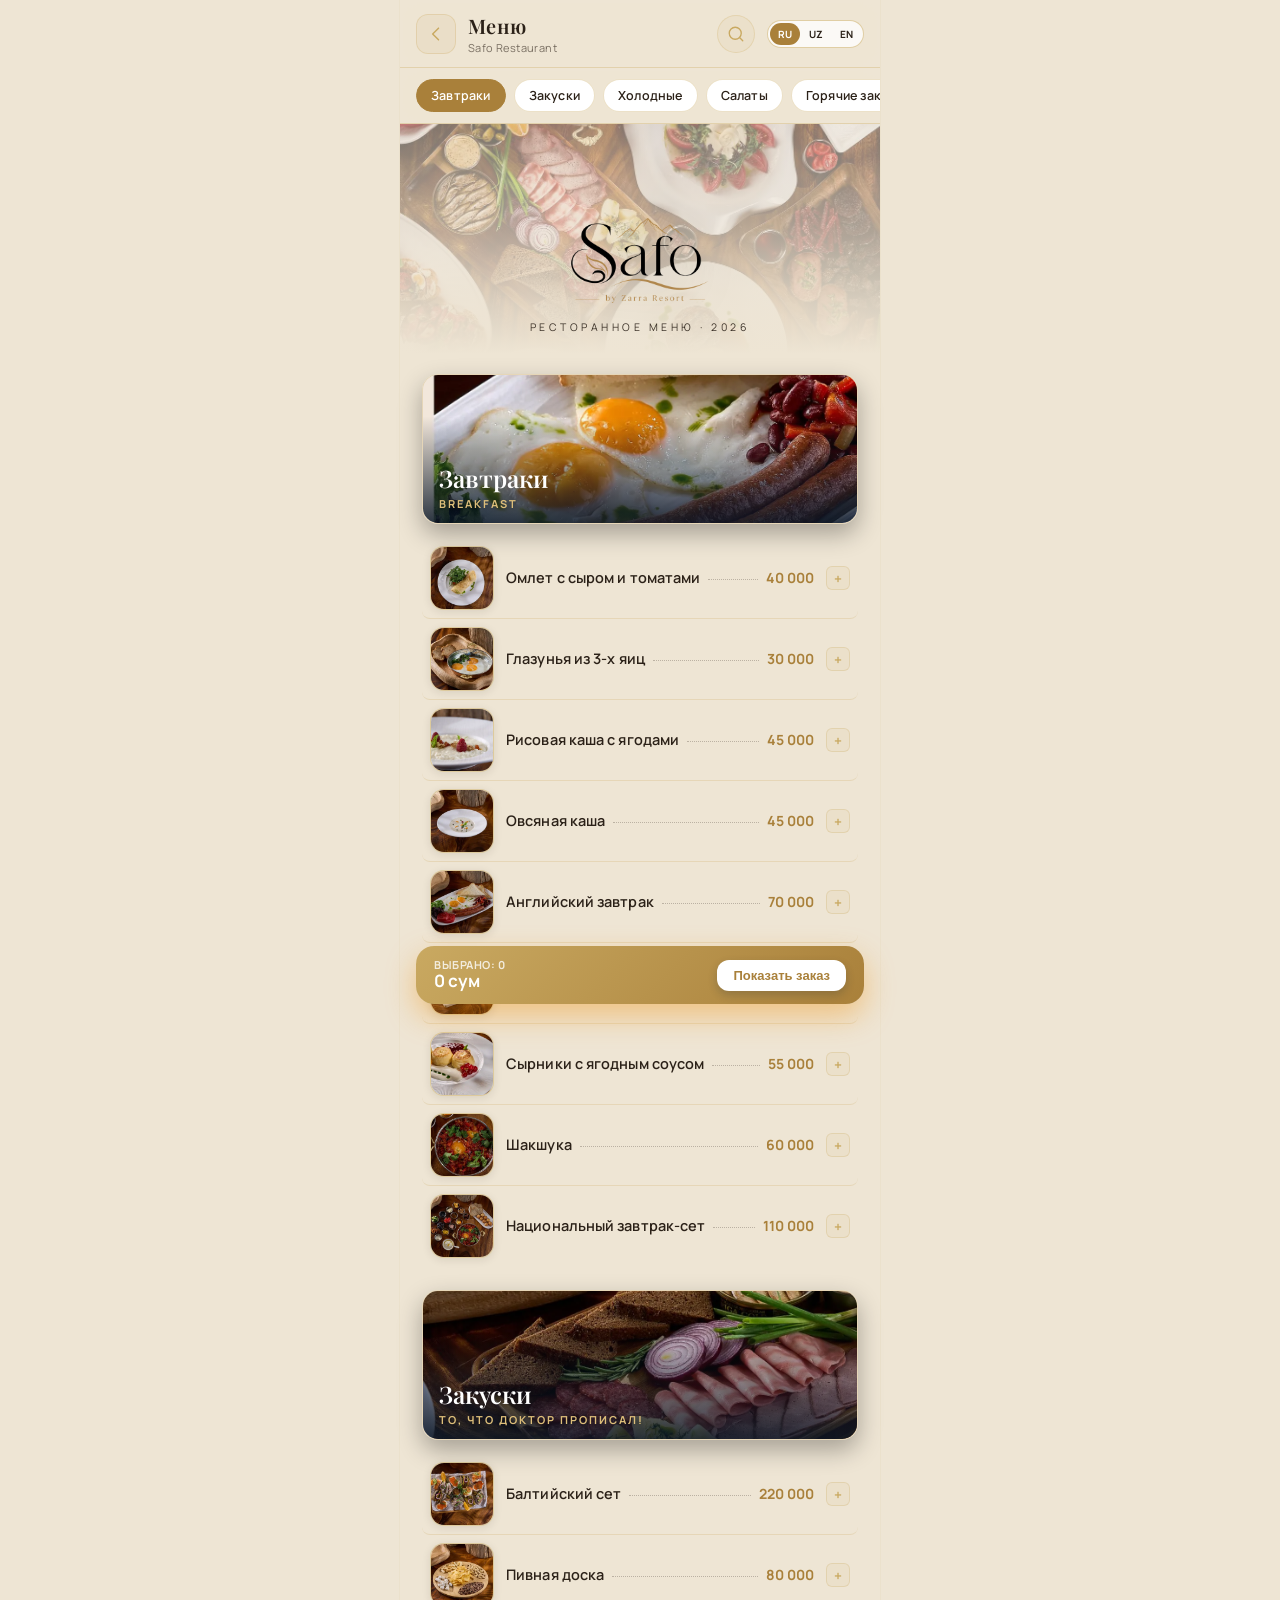
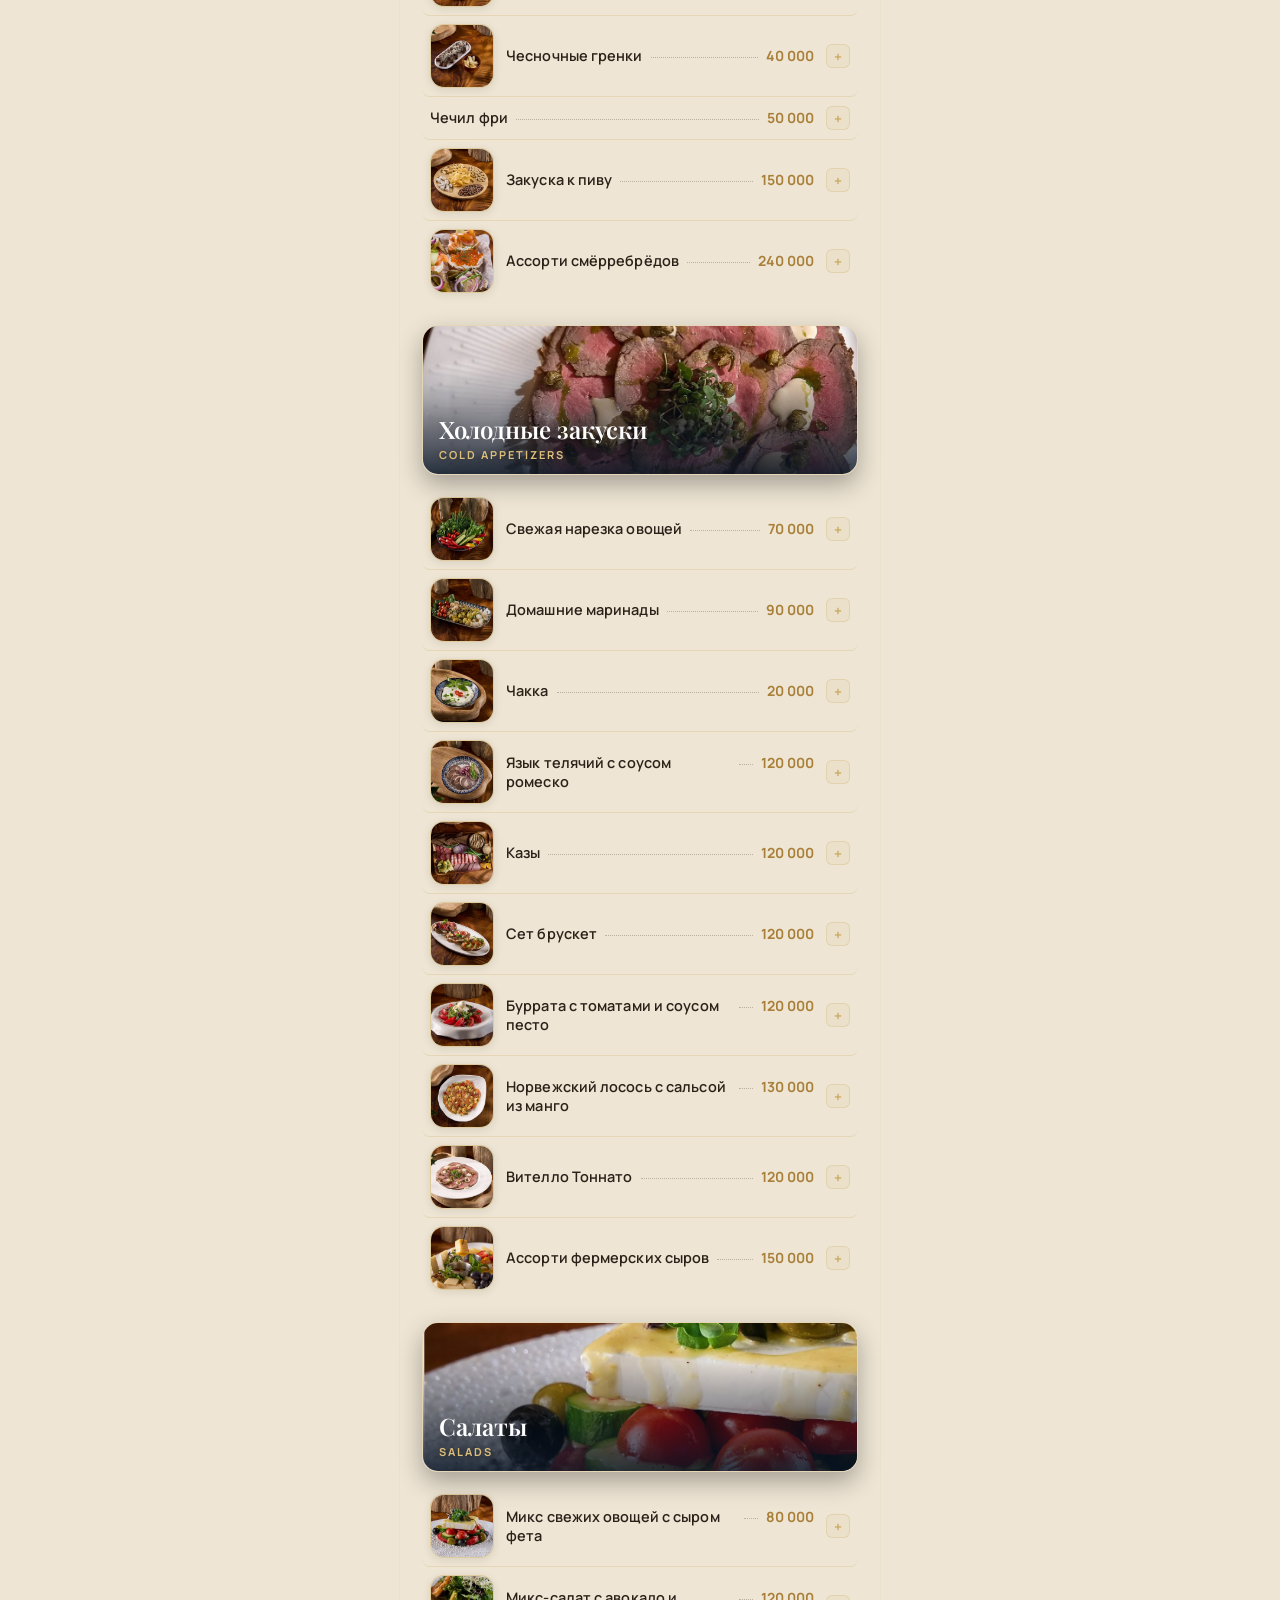
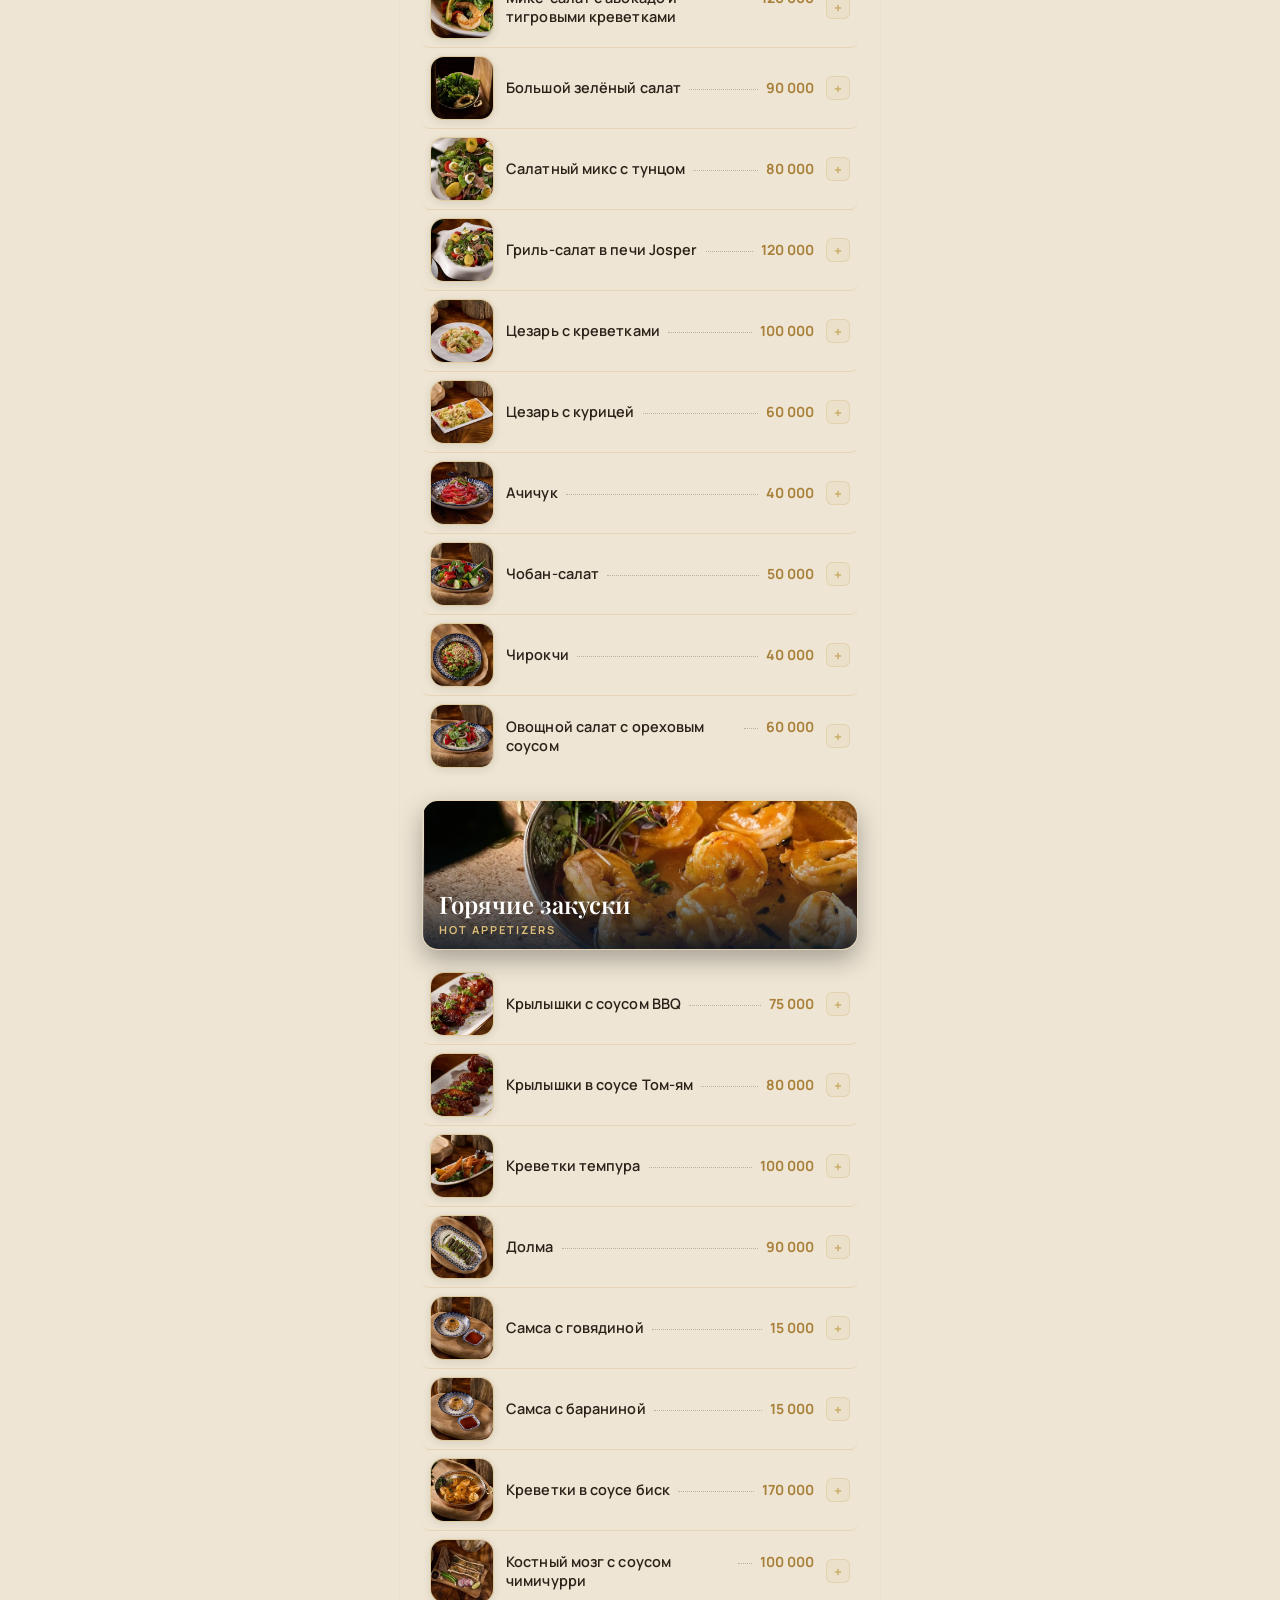
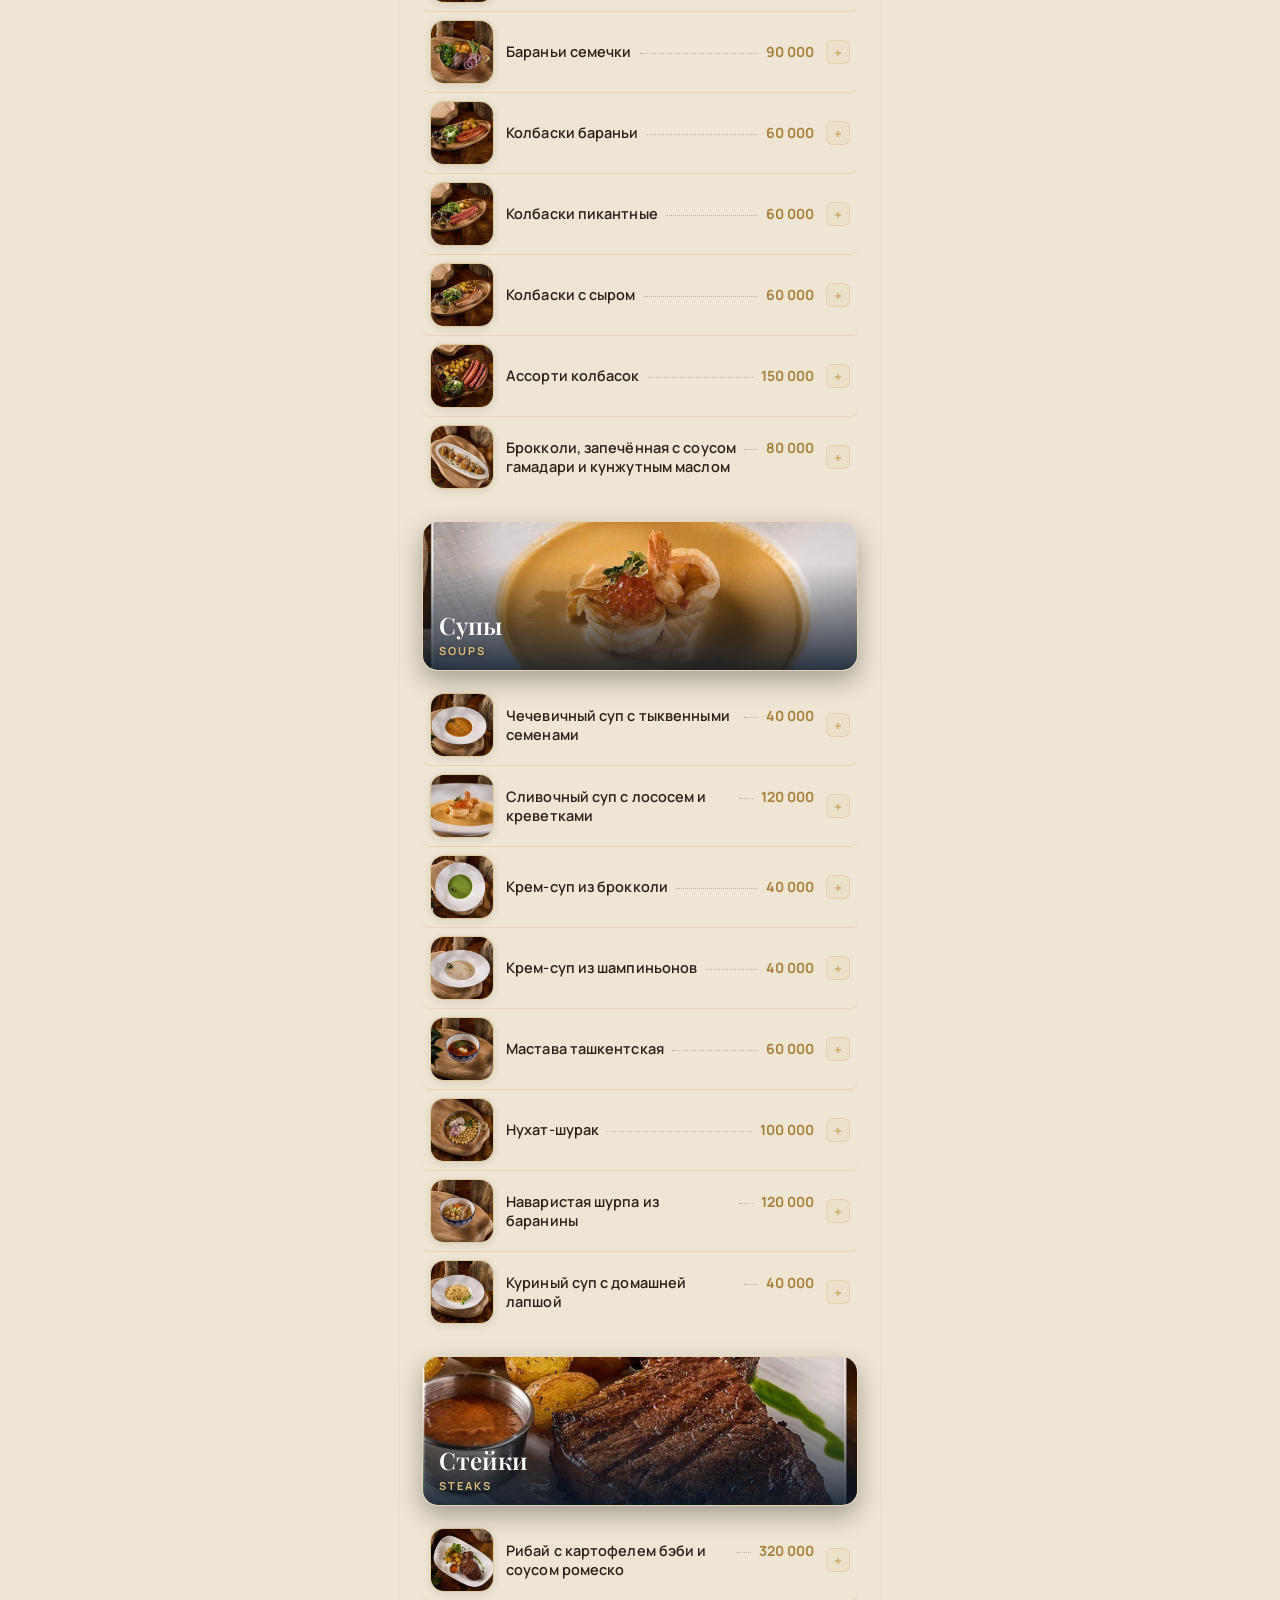
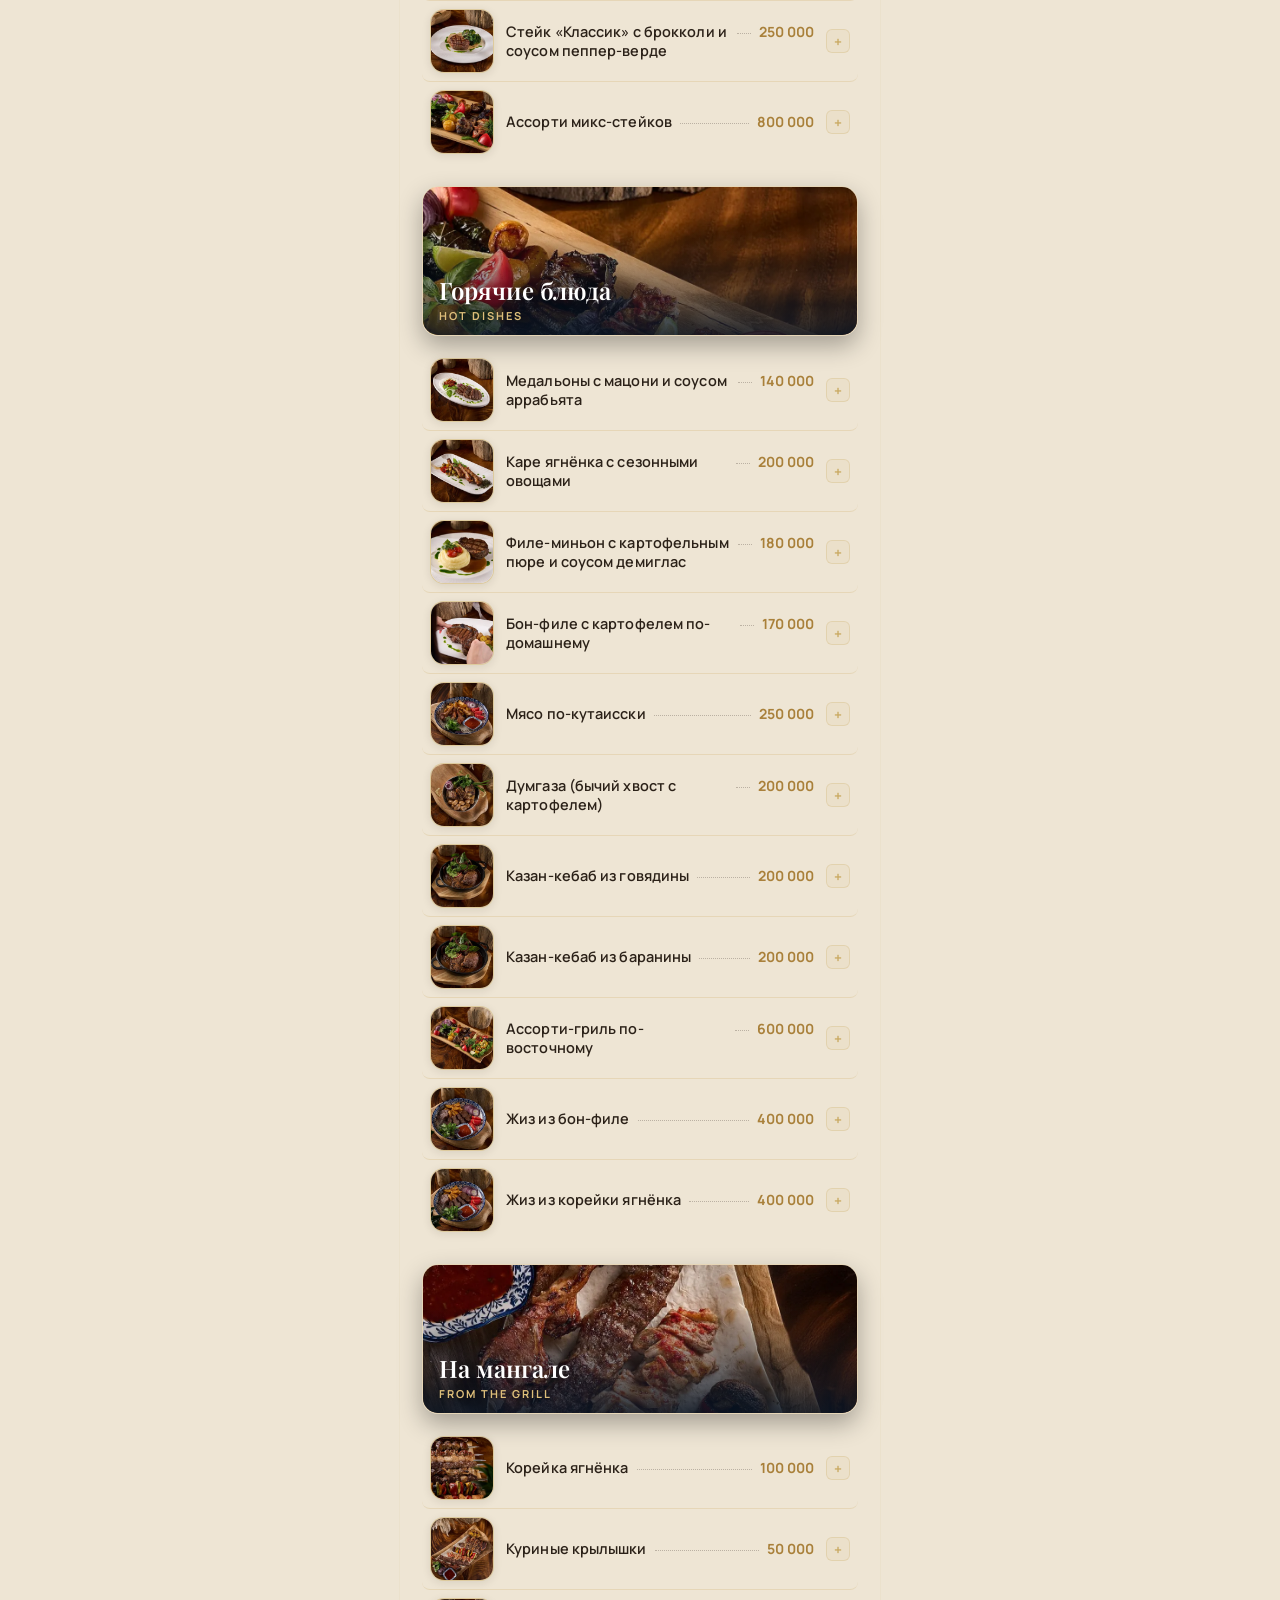
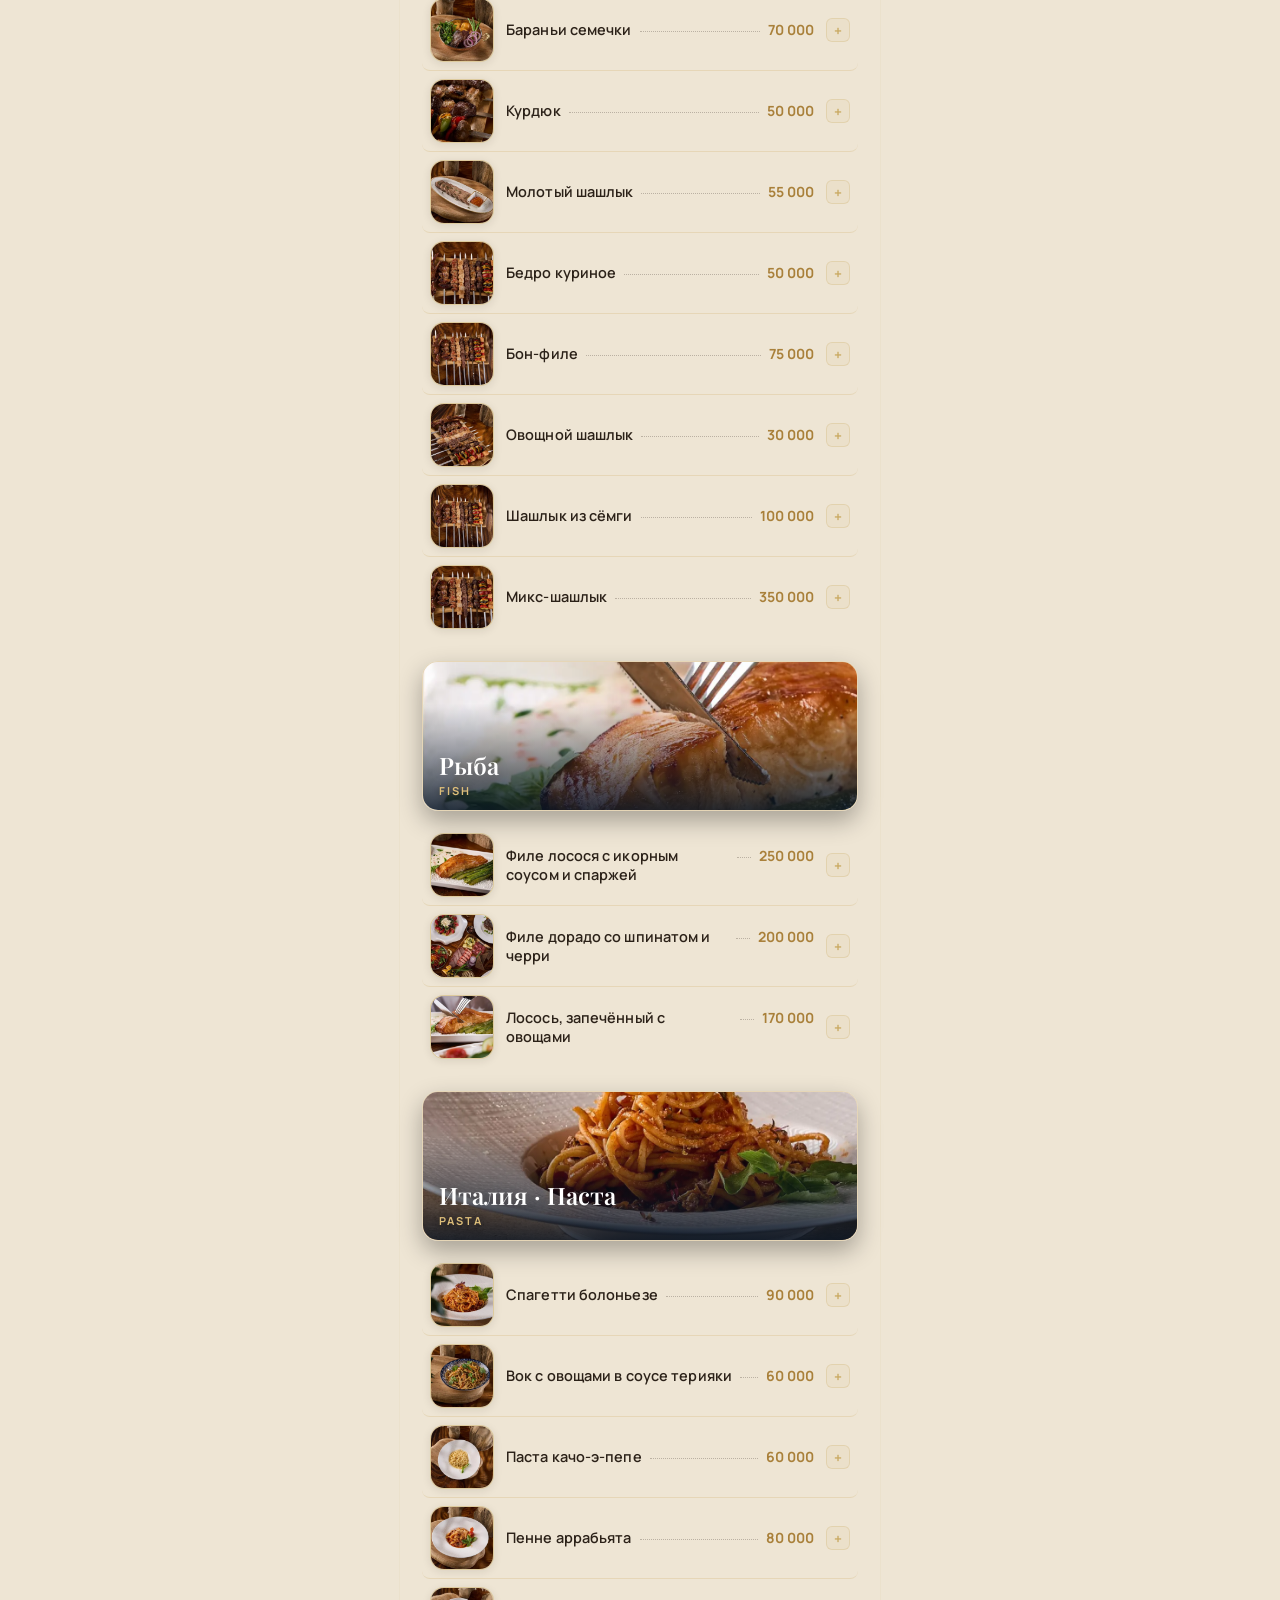
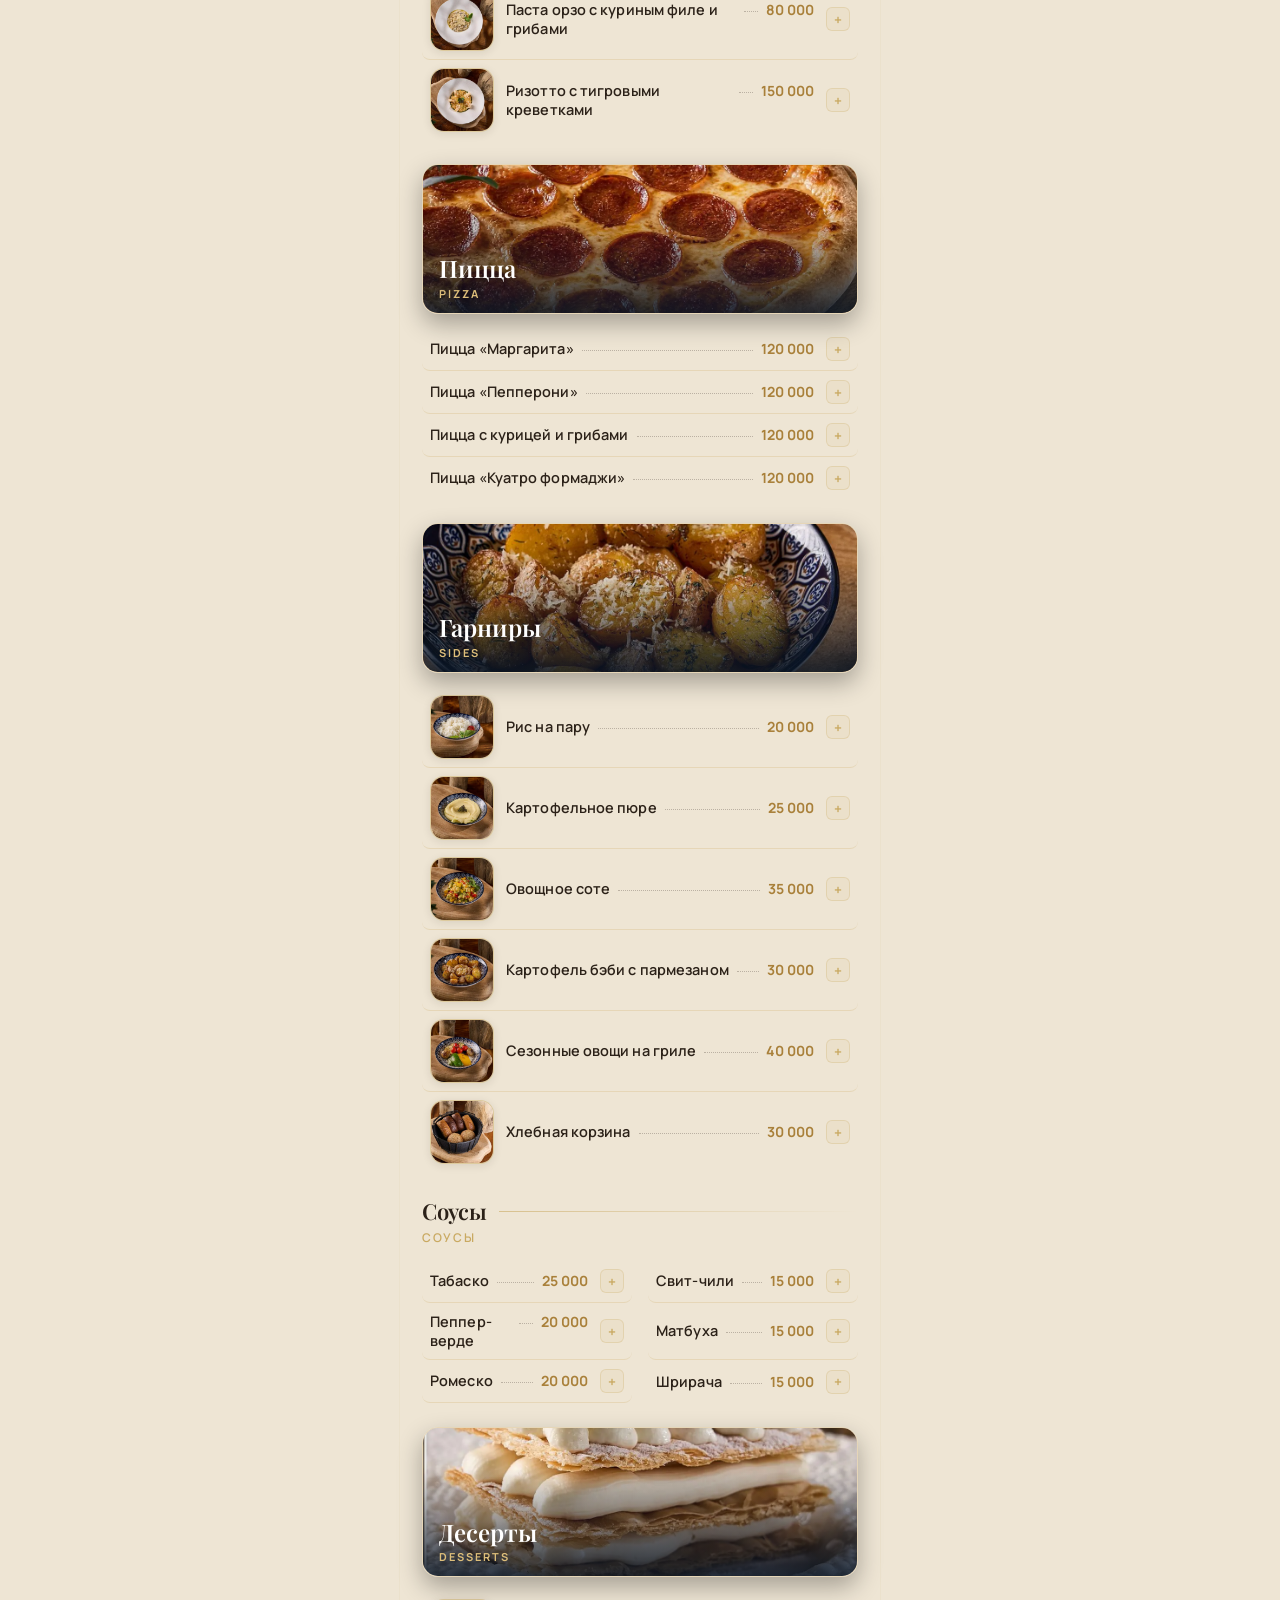
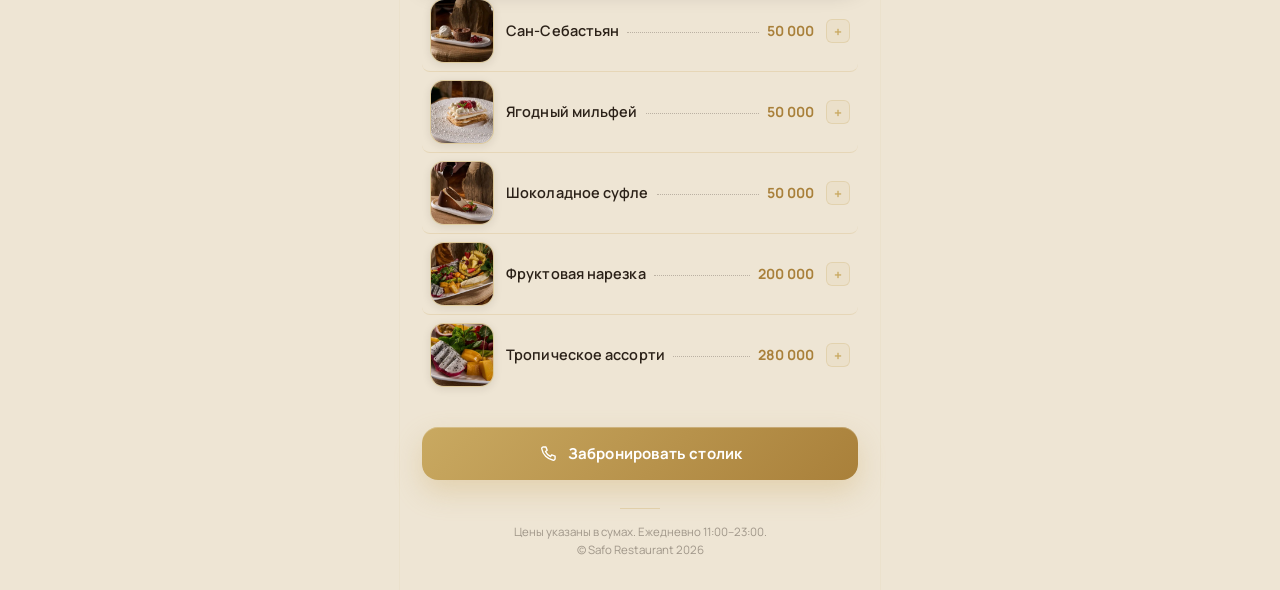
==== menu/index.html @ 73417498 "Show a shimmer placeholder while dish photos load Empty cream frames read as "broken" while a photo " ====
<!doctype html>
<html lang="ru">
<head>
  <meta charset="utf-8" />
  <meta name="viewport" content="width=device-width, initial-scale=1, viewport-fit=cover" />
  <title>Меню — Safo Restaurant</title>
  <meta name="description" content="Меню ресторана Safo на территории резорта Zarra Resort в Самарканде: завтраки, закуски, салаты, супы, стейки, мангал, рыба, паста, пицца, десерты." />
  <link rel="icon" href="../assets/favicon.svg" type="image/svg+xml" />
  <link rel="icon" href="../assets/favicon-32.png" sizes="32x32" type="image/png" />
  <link rel="apple-touch-icon" href="../assets/apple-touch-icon.png" />

  <meta name="theme-color" content="#EEE5D4" />
  <link rel="manifest" href="../manifest.webmanifest" />
  <meta name="apple-mobile-web-app-capable" content="yes" />
  <meta name="apple-mobile-web-app-status-bar-style" content="default" />
  <meta name="apple-mobile-web-app-title" content="Safo" />
  <meta name="application-name" content="Safo" />
  <link rel="stylesheet" href="../assets/fonts/fonts.css" />
  <style>
    :root{
      --bg:#EEE5D4; --bg-soft:#F7F2E8; --white:#FFFFFF;
      --gold:#C9A961; --gold-bright:#DDBE7A; --gold-deep:#A9803A;
      --gold-line:rgba(201,169,97,.55); --gold-soft:rgba(201,169,97,.42);
      --ink:#2B2118; --ink-dim:rgba(43,33,24,.60);
      --line:rgba(201,169,97,.35);
      --display:"Playfair Display", Georgia, serif;
      --sans:"Manrope", -apple-system, "Helvetica Neue", Arial, system-ui, sans-serif;
    }
    *{box-sizing:border-box;} html,body{margin:0;padding:0;}
    html{scroll-behavior:smooth;}
    body{background:var(--bg);color:var(--ink);font-family:var(--sans);-webkit-font-smoothing:antialiased;min-height:100vh;}
    .page{max-width:480px;margin:0 auto;min-height:100vh;background:var(--bg);box-shadow:0 0 0 1px rgba(201,169,97,.07);}

    .topbar{position:sticky;top:0;z-index:20;display:flex;align-items:center;gap:12px;padding:12px 16px;
      background:rgba(238,229,212,.92);backdrop-filter:saturate(140%) blur(10px);-webkit-backdrop-filter:saturate(140%) blur(10px);
      border-bottom:1px solid var(--line);}
    .back{flex:0 0 auto;width:40px;height:40px;border-radius:12px;display:flex;align-items:center;justify-content:center;
      color:var(--gold);border:1px solid rgba(201,169,97,.28);background:rgba(201,169,97,.10);text-decoration:none;
      transition:background .18s ease, transform .08s ease;}
    .back:active{transform:scale(.94);background:rgba(201,169,97,.18);}
    .back svg{width:20px;height:20px;}
    .topbar .t-title{font-family:var(--display);font-weight:600;font-size:20px;letter-spacing:.3px;}
    .topbar .t-sub{font-size:11px;color:var(--ink-dim);letter-spacing:.4px;margin-top:1px;}

    .catnav{position:sticky;top:65px;z-index:19;display:flex;gap:8px;overflow-x:auto;padding:11px 16px;
      background:rgba(238,229,212,.92);backdrop-filter:saturate(140%) blur(10px);-webkit-backdrop-filter:saturate(140%) blur(10px);
      border-bottom:1px solid var(--line);scrollbar-width:none;-webkit-overflow-scrolling:touch;}
    .catnav::-webkit-scrollbar{display:none;}
    .chip{flex:0 0 auto;padding:7px 14px;border-radius:100px;font-size:12.5px;font-weight:600;letter-spacing:.2px;
      color:var(--ink);text-decoration:none;border:1px solid var(--line);background:#FFFFFF;white-space:nowrap;
      transition:background .16s ease,border-color .16s ease,color .16s ease;}
    .chip:active{background:rgba(201,169,97,.16);border-color:var(--gold);color:var(--gold);}

    /* верхний герой */
    .menu-hero{position:relative;height:230px;overflow:hidden;}
    .menu-hero img{width:100%;height:100%;object-fit:cover;object-position:center 52%;display:block;}
    .menu-hero .mh-ov{position:absolute;inset:0;display:flex;flex-direction:column;align-items:center;justify-content:flex-end;
      padding-bottom:20px;text-align:center;
      background:linear-gradient(180deg,rgba(238,229,212,.50),rgba(238,229,212,.68) 42%,rgba(238,229,212,.90) 78%,var(--bg));}
    .menu-hero .mh-logo{width:154px;height:auto;filter:drop-shadow(0 8px 20px rgba(43,33,24,.18));}
    .menu-hero .mh-cap{margin-top:9px;font-size:10.5px;letter-spacing:3.5px;text-transform:uppercase;color:var(--ink);opacity:.9;}

    .cat{padding:20px 22px 4px;scroll-margin-top:120px;}
    /* баннер категории */
    .cat-hero{position:relative;height:150px;border-radius:16px;overflow:hidden;margin-bottom:14px;
      box-shadow:0 10px 24px rgba(0,0,0,.30);border:1px solid rgba(201,169,97,.25);}
    .cat-hero img{width:100%;height:100%;object-fit:cover;display:block;}
    .cat-hero::after{content:"";position:absolute;inset:0;
      background:linear-gradient(180deg,rgba(8,21,37,0) 28%,rgba(8,21,37,.85));}
    .cat-hero .ch-tx{position:absolute;left:16px;right:16px;bottom:12px;z-index:2;}
    .cat-hero .ch-tx h2{font-family:var(--display);font-weight:600;font-size:24px;margin:0;color:#fff;
      text-shadow:0 2px 12px rgba(43,33,24,.18);line-height:1.15;}
    .cat-hero .ch-tx span{display:block;font-size:11px;letter-spacing:2px;text-transform:uppercase;color:var(--gold-bright);
      font-weight:700;margin-top:3px;text-shadow:0 1px 6px rgba(0,0,0,.5);}

    /* заголовок без фото (соусы) */
    .cat-title{display:flex;align-items:center;gap:12px;font-family:var(--display);font-weight:600;font-size:22px;margin:0 0 3px;}
    .cat-title::after{content:"";flex:1;height:1px;background:linear-gradient(90deg,var(--gold),transparent);opacity:.6;}
    .cat-em{font-size:12px;color:var(--gold);text-transform:uppercase;letter-spacing:2px;margin:0 0 14px;font-weight:600;}

    .item{display:flex;align-items:center;gap:12px;padding:9px 8px;border-bottom:1px solid rgba(201,169,97,.25);
      cursor:pointer;-webkit-tap-highlight-color:transparent;transition:background .16s ease, padding .16s ease;border-radius:8px;}
    .item:last-child{border-bottom:0;}
    .item.selected{background:rgba(201,169,97,.08);padding-left:12px;padding-right:12px;}
    .i-txt{flex:1 1 auto;display:flex;align-items:baseline;gap:8px;min-width:0;}
    .i-name{font-size:14.5px;font-weight:600;letter-spacing:.1px;line-height:1.28;}
    .i-lead{flex:1 1 auto;border-bottom:1px dotted rgba(43,33,24,.26);transform:translateY(-3px);min-width:14px;}
    .i-price{flex:0 0 auto;font-size:14px;font-weight:700;color:var(--gold-deep);white-space:nowrap;}
    
    .i-btn{flex:0 0 auto;width:24px;height:24px;border-radius:6px;border:1px solid rgba(201,169,97,.26);
      background:rgba(201,169,97,.08);color:var(--gold);display:flex;align-items:center;justify-content:center;
      transition:all .18s ease;font-weight:700;font-size:14px;user-select:none;}
    .item.selected .i-btn{background:var(--gold-deep);color:#fff;border-color:var(--gold-deep);transform:scale(1.08);}

    /* Соусы: на телефоне — одна колонка. Две только когда реально хватает
       места: 1fr не сжимается уже своего содержимого (~190px на строку:
       название + неразрывная цена + кнопка), поэтому на узком экране две
       колонки распирали страницу и уводили её вбок. */


    /* скелетон: мерцание в рамке, пока фото не загрузилось */
    @keyframes shimmer{ from{background-position:200% 0;} to{background-position:-200% 0;} }
    .i-thumb, .cat-hero img{
      background-image:linear-gradient(100deg,
        var(--bg-soft) 28%, rgba(255,255,255,.9) 48%, var(--bg-soft) 68%);
      background-size:200% 100%;
      background-color:var(--bg-soft);
      animation:shimmer 1.3s linear infinite;
    }
    .i-thumb.is-loaded, .cat-hero img.is-loaded{
      animation:none; background-image:none;
    }
    @media (prefers-reduced-motion:reduce){
      .i-thumb, .cat-hero img{animation:none;}
    }

    /* фото блюда в строке меню */
    .i-thumb{
      flex:0 0 auto; width:64px; height:64px; border-radius:14px;
      object-fit:cover; display:block; cursor:zoom-in;
      border:1px solid var(--gold-line);
      background:var(--bg-soft);
      box-shadow:0 2px 8px rgba(43,33,24,.10);
      transition:transform .18s cubic-bezier(.22,.61,.36,1), box-shadow .18s ease;
    }
    .i-thumb:active{transform:scale(.94);}
    @media (hover:hover){ .i-thumb:hover{transform:scale(1.06);box-shadow:0 6px 16px rgba(43,33,24,.20);} }
    .item.has-photo{padding-top:8px;padding-bottom:8px;}
    @media (max-width:400px){
      .item.has-photo .i-txt{flex-wrap:wrap;}
      .item.has-photo .i-lead{display:none;}
      .item.has-photo .i-price{width:100%;margin-top:2px;}
    }
    /* строки без фото выравниваем под те, что с фото */
    .cat--compact .i-thumb{display:none;}

    .cat--compact .items{display:grid;grid-template-columns:minmax(0,1fr);column-gap:16px;}
    @media (min-width:450px){
      .cat--compact .items{grid-template-columns:minmax(0,1fr) minmax(0,1fr);}
    }


    /* кнопка «наверх» — меню длинное (112 позиций) */
    .to-top{
      position:fixed; right:16px; z-index:98;
      bottom:calc(16px + env(safe-area-inset-bottom));
      width:46px; height:46px; border-radius:50%;
      display:flex; align-items:center; justify-content:center;
      background:rgba(255,255,255,.92); color:var(--gold-deep);
      border:1px solid var(--gold-line);
      box-shadow:0 6px 18px rgba(43,33,24,.18);
      backdrop-filter:blur(8px); -webkit-backdrop-filter:blur(8px);
      cursor:pointer; -webkit-tap-highlight-color:transparent;
      opacity:0; pointer-events:none; transform:translateY(12px);
      transition:opacity .25s ease, transform .25s ease, background .18s ease;
    }
    .to-top.show{opacity:1; pointer-events:auto; transform:translateY(0);}
    .to-top:active{background:var(--gold); color:#fff;}
    .to-top svg{width:22px;height:22px;}
    /* поднимаем над плашкой заказа, когда она активна */
    .cart-bar.active ~ .to-top{bottom:calc(84px + env(safe-area-inset-bottom));}

    .cta-wrap{padding:28px 22px 4px;}
    .cta{display:flex;align-items:center;justify-content:center;gap:10px;padding:16px;border-radius:16px;
      background:linear-gradient(135deg,var(--gold),var(--gold-deep));color:#fff;font-weight:800;font-size:15px;
      letter-spacing:.2px;text-decoration:none;box-shadow:0 12px 28px rgba(201,169,97,.32),inset 0 1px 0 rgba(255,255,255,.25);
      transition:transform .08s ease,filter .18s ease;}
    .cta:active{transform:scale(.99);}
    .cta svg{width:20px;height:20px;}

    .foot{text-align:center;padding:24px 26px calc(30px + env(safe-area-inset-bottom));font-size:11.5px;line-height:1.6;color:rgba(43,33,24,.4);}
    .foot .fdiv{width:40px;height:1px;background:rgba(201,169,97,.34);margin:0 auto 14px;}

    /* === Новые стили для дополнительных фич === */
    
    /* Чипсы активного меню */
    .chip.active-chip {
      background: var(--gold-deep) !important;
      border-color: var(--gold-deep) !important;
      color: #fff !important;
    }
    
    /* Кнопка и оверлей поиска */
    .search-btn {
      flex:0 0 auto; width:38px; height:38px; border-radius:100px;
      border:1px solid rgba(201,169,97,.26); background:rgba(201,169,97,.08);
      color:var(--gold); display:flex; align-items:center; justify-content:center;
      cursor:pointer; -webkit-tap-highlight-color:transparent; transition:background .16s ease;
    }
    .search-btn:active { background:rgba(201,169,97,.18); }
    .search-btn svg { width:18px; height:18px; }
    
    .search-overlay {
      position:absolute; inset:0; background:var(--bg);
      display:flex; align-items:center; padding:0 16px; gap:12px;
      opacity:0; pointer-events:none; transition:opacity .2s ease; z-index:25;
    }
    .search-overlay.active { opacity:1; pointer-events:auto; }
    .search-overlay input {
      flex:1; background:#FFFFFF; border:1px solid rgba(201,169,97,.50);
      border-radius:100px; padding:10px 16px; color:var(--ink);
      font-family:var(--sans); font-size:14px; outline:none;
    }
    .search-overlay input:focus { border-color:var(--gold); }
    .search-close {
      background:transparent; border:none; color:var(--gold);
      width:38px; height:38px; display:flex; align-items:center; justify-content:center;
      cursor:pointer; -webkit-tap-highlight-color:transparent;
    }
    .search-close svg { width:22px; height:22px; }
    
    /* Языковая панель в топбаре */
    .topbar .langbar {
      display:flex; gap:1px; padding:2px;
      background:rgba(255,255,255,.78); border:1px solid var(--gold-line);
      border-radius:100px;
    }
    .topbar .lang-btn {
      border:0; background:transparent; color:var(--ink);
      font-family:var(--sans); font-size:10px; font-weight:700;
      padding:4px 8px; border-radius:100px; cursor:pointer;
      -webkit-tap-highlight-color:transparent;
      transition:background .16s ease, color .16s ease;
    }
    .topbar .lang-btn.active{background:var(--gold-deep);color:#fff;}
    
    /* Стили Корзины / Конструктора заказа */
    .cart-bar {
      position: fixed;
      bottom: calc(16px + env(safe-area-inset-bottom));
      left: 16px;
      right: 16px;
      width: auto;
      max-width: 448px;
      margin-inline: auto;
      transform: translateY(120px);
      height: 58px;
      background: linear-gradient(135deg, var(--gold), var(--gold-deep));
      border-radius: 18px;
      box-shadow: 0 12px 30px rgba(240, 140, 0, 0.4);
      display: flex;
      align-items: center;
      justify-content: space-between;
      padding: 0 18px;
      z-index: 99;
      transition: transform 0.3s cubic-bezier(0.22, 0.61, 0.36, 1);
    }
    .cart-bar.active {
      transform: translateY(0);
    }
    .cart-info {
      display: flex;
      flex-direction: column;
      color: #fff;
      line-height: 1.2;
    }
    .cart-count {
      font-size: 11px;
      font-weight: 700;
      text-transform: uppercase;
      letter-spacing: 0.5px;
      opacity: 0.8;
    }
    .cart-sum {
      font-size: 17px;
      font-weight: 800;
    }
    .cart-view-btn {
      background: #fff;
      color: var(--gold-deep);
      border: none;
      border-radius: 12px;
      padding: 8px 16px;
      font-size: 13px;
      font-weight: 700;
      cursor: pointer;
      box-shadow: 0 4px 10px rgba(14, 35, 56, 0.2);
      transition: transform 0.1s ease;
    }
    .cart-view-btn:active {
      transform: scale(0.96);
    }
    
    /* Модальное окно корзины */
    .cart-modal {
      position: fixed;
      inset: 0;
      z-index: 100;
      opacity: 0;
      pointer-events: none;
      transition: opacity 0.25s ease;
    }
    .cart-modal.active {
      opacity: 1;
      pointer-events: auto;
    }
    .cart-modal-backdrop {
      position: absolute;
      inset: 0;
      background: rgba(8, 21, 37, 0.75);
      backdrop-filter: blur(4px);
      -webkit-backdrop-filter: blur(4px);
    }
    .cart-modal-content {
      position: absolute;
      bottom: 0;
      left: 0;
      right: 0;
      width: auto;
      max-width: 480px;
      margin-inline: auto;
      transform: translateY(100%);
      background: var(--bg);
      border-top-left-radius: 24px;
      border-top-right-radius: 24px;
      border-top: 1px solid rgba(201,169,97,.50);
      box-shadow: 0 -10px 40px rgba(0, 0, 0, 0.5);
      display: flex;
      flex-direction: column;
      max-height: 80vh;
      transition: transform 0.3s cubic-bezier(0.22, 0.61, 0.36, 1);
    }
    .cart-modal.active .cart-modal-content {
      transform: translateY(0);
    }
    .cart-modal-header {
      display: flex;
      align-items: center;
      justify-content: space-between;
      padding: 18px 22px;
      border-bottom: 1px solid rgba(201,169,97,.30);
    }
    .cart-modal-header h3 {
      margin: 0;
      font-family: var(--display);
      font-size: 20px;
      color: var(--ink);
    }
    .cart-modal-close {
      background: transparent;
      border: none;
      color: var(--ink-dim);
      cursor: pointer;
      padding: 4px;
    }
    .cart-modal-close svg {
      width: 24px;
      height: 24px;
    }
    .cart-modal-list {
      padding: 10px 22px;
      overflow-y: auto;
      flex: 1;
    }
    .cart-modal-item {
      display: flex;
      justify-content: space-between;
      align-items: center;
      padding: 12px 0;
      border-bottom: 1px solid #FFFFFF;
    }
    .cart-modal-item:last-child {
      border-bottom: none;
    }
    .c-name {
      font-size: 14px;
      font-weight: 600;
      padding-right: 12px;
    }
    .c-price {
      font-size: 14px;
      font-weight: 700;
      color: var(--gold);
      white-space: nowrap;
    }
    .cart-modal-footer {
      padding: 18px 22px calc(18px + env(safe-area-inset-bottom));
      border-top: 1px solid rgba(201,169,97,.30);
      background: rgba(8, 21, 37, 0.4);
    }
    .cart-modal-total {
      display: flex;
      justify-content: space-between;
      font-size: 17px;
      margin-bottom: 8px;
    }
    .cart-modal-total strong {
      color: var(--gold-bright);
      font-size: 19px;
    }
    .cart-modal-tip {
      font-size: 11.5px;
      color: var(--ink-dim);
      text-align: center;
      margin: 4px 0 16px;
    }
    .cart-modal-clear {
      width: 100%;
      background: #FFFFFF;
      color: rgba(255, 50, 50, 0.8);
      border: 1px solid rgba(201,169,97,.30);
      border-radius: 12px;
      padding: 10px;
      font-size: 13px;
      font-weight: 700;
      cursor: pointer;
      transition: background 0.16s ease;
    }
    .cart-modal-clear:active {
      background: rgba(255, 50, 50, 0.1);
    }
    
    /* Стили Lightbox */
    .lightbox {
      position: fixed;
      inset: 0;
      z-index: 200;
      display: flex;
      align-items: center;
      justify-content: center;
      opacity: 0;
      pointer-events: none;
      transition: opacity 0.25s ease;
    }
    .lightbox.active {
      opacity: 1;
      pointer-events: auto;
    }
    .lightbox-backdrop {
      position: absolute;
      inset: 0;
      background: rgba(0, 0, 0, 0.9);
      backdrop-filter: blur(5px);
      -webkit-backdrop-filter: blur(5px);
    }
    .lightbox-img {
      position: relative;
      max-width: 95%;
      max-height: 85%;
      border-radius: 12px;
      box-shadow: 0 10px 40px rgba(0, 0, 0, 0.8);
      transform: scale(0.95);
      transition: transform 0.25s cubic-bezier(0.22, 0.61, 0.36, 1);
      object-fit: contain;
    }
    .lightbox.active .lightbox-img {
      transform: scale(1);
    }
  </style>
</head>
<body>
  <main class="page">

    <div class="topbar">
      <a class="back" href="../" aria-label="Назад на главную">
        <svg viewBox="0 0 24 24" fill="none" stroke="currentColor" stroke-width="1.8" stroke-linecap="round" stroke-linejoin="round"><path d="M15 5l-7 7 7 7"/></svg>
      </a>
      <div style="flex:1; min-width:0;">
        <div class="t-title">Меню</div>
        <div class="t-sub">Safo Restaurant</div>
      </div>
      
      <!-- Кнопка поиска -->
      <button class="search-btn" id="search-btn" aria-label="Поиск">
        <svg viewBox="0 0 24 24" fill="none" stroke="currentColor" stroke-width="1.8" stroke-linecap="round" stroke-linejoin="round"><circle cx="11" cy="11" r="8"/><path d="m21 21-4.3-4.3"/></svg>
      </button>

      <!-- Языковая панель -->
      <div class="langbar langbar--small" role="group" aria-label="Язык / Language">
        <button class="lang-btn" data-lang="ru" type="button">RU</button>
        <button class="lang-btn" data-lang="uz" type="button">UZ</button>
        <button class="lang-btn" data-lang="en" type="button">EN</button>
      </div>

      <!-- Поисковый оверлей -->
      <div class="search-overlay" id="search-overlay">
        <input type="text" id="search-input" placeholder="Поиск блюд..." autocomplete="off" />
        <button class="search-close" id="search-close" aria-label="Закрыть поиск">
          <svg viewBox="0 0 24 24" fill="none" stroke="currentColor" stroke-width="2" stroke-linecap="round" stroke-linejoin="round"><path d="M18 6 6 18M6 6l12 12"/></svg>
        </button>
      </div>
    </div>

    <nav class="catnav" aria-label="Категории меню">
        <a class="chip" href="#zavtraki">Завтраки</a>
        <a class="chip" href="#zakuski">Закуски</a>
        <a class="chip" href="#holodnye">Холодные</a>
        <a class="chip" href="#salaty">Салаты</a>
        <a class="chip" href="#goryachie-zakuski">Горячие закуски</a>
        <a class="chip" href="#supy">Супы</a>
        <a class="chip" href="#steyki">Стейки</a>
        <a class="chip" href="#goryachie">Горячие блюда</a>
        <a class="chip" href="#mangal">Мангал</a>
        <a class="chip" href="#ryba">Рыба</a>
        <a class="chip" href="#pasta">Паста</a>
        <a class="chip" href="#pizza">Пицца</a>
        <a class="chip" href="#garniry">Гарниры</a>
        <a class="chip" href="#sousy">Соусы</a>
        <a class="chip" href="#deserty">Десерты</a>
    </nav>

    <header class="menu-hero">
      <img src="../assets/menu/hero.webp" alt="Блюда ресторана Safo" />
      <div class="mh-ov">
        <img class="mh-logo" src="../assets/logo-safo-black.png" alt="Safo — by Zarra Resort" />
        <div class="mh-cap">Ресторанное меню · 2026</div>
      </div>
    </header>

    <section class="cat" id="zavtraki">
      <div class="cat-hero">
        <img src="../assets/menu/zavtraki.webp" alt="Завтраки" loading="lazy" />
        <div class="ch-tx"><h2>Завтраки</h2><span>Breakfast</span></div>
      </div>
      <div class="items">
        <div class="item"><span class="i-name">Омлет с сыром и томатами</span><span class="i-lead"></span><span class="i-price">40 000</span></div>
        <div class="item"><span class="i-name">Глазунья из 3-х яиц</span><span class="i-lead"></span><span class="i-price">30 000</span></div>
        <div class="item"><span class="i-name">Рисовая каша с ягодами</span><span class="i-lead"></span><span class="i-price">45 000</span></div>
        <div class="item"><span class="i-name">Овсяная каша</span><span class="i-lead"></span><span class="i-price">45 000</span></div>
        <div class="item"><span class="i-name">Английский завтрак</span><span class="i-lead"></span><span class="i-price">70 000</span></div>
        <div class="item"><span class="i-name">Французский завтрак</span><span class="i-lead"></span><span class="i-price">100 000</span></div>
        <div class="item"><span class="i-name">Сырники с ягодным соусом</span><span class="i-lead"></span><span class="i-price">55 000</span></div>
        <div class="item"><span class="i-name">Шакшука</span><span class="i-lead"></span><span class="i-price">60 000</span></div>
        <div class="item"><span class="i-name">Национальный завтрак-сет</span><span class="i-lead"></span><span class="i-price">110 000</span></div>
      </div>
    </section>

    <section class="cat" id="zakuski">
      <div class="cat-hero">
        <img src="../assets/menu/zakuski.webp" alt="Закуски" loading="lazy" />
        <div class="ch-tx"><h2>Закуски</h2><span>То, что доктор прописал!</span></div>
      </div>
      <div class="items">
        <div class="item"><span class="i-name">Балтийский сет</span><span class="i-lead"></span><span class="i-price">220 000</span></div>
        <div class="item"><span class="i-name">Пивная доска</span><span class="i-lead"></span><span class="i-price">80 000</span></div>
        <div class="item"><span class="i-name">Чесночные гренки</span><span class="i-lead"></span><span class="i-price">40 000</span></div>
        <div class="item"><span class="i-name">Чечил фри</span><span class="i-lead"></span><span class="i-price">50 000</span></div>
        <div class="item"><span class="i-name">Закуска к пиву</span><span class="i-lead"></span><span class="i-price">150 000</span></div>
        <div class="item"><span class="i-name">Ассорти смёрребрёдов</span><span class="i-lead"></span><span class="i-price">240 000</span></div>
      </div>
    </section>

    <section class="cat" id="holodnye">
      <div class="cat-hero">
        <img src="../assets/menu/holodnye.webp" alt="Холодные закуски" loading="lazy" />
        <div class="ch-tx"><h2>Холодные закуски</h2><span>Cold appetizers</span></div>
      </div>
      <div class="items">
        <div class="item"><span class="i-name">Свежая нарезка овощей</span><span class="i-lead"></span><span class="i-price">70 000</span></div>
        <div class="item"><span class="i-name">Домашние маринады</span><span class="i-lead"></span><span class="i-price">90 000</span></div>
        <div class="item"><span class="i-name">Чакка</span><span class="i-lead"></span><span class="i-price">20 000</span></div>
        <div class="item"><span class="i-name">Язык телячий с соусом ромеско</span><span class="i-lead"></span><span class="i-price">120 000</span></div>
        <div class="item"><span class="i-name">Казы</span><span class="i-lead"></span><span class="i-price">120 000</span></div>
        <div class="item"><span class="i-name">Сет брускет</span><span class="i-lead"></span><span class="i-price">120 000</span></div>
        <div class="item"><span class="i-name">Буррата с томатами и соусом песто</span><span class="i-lead"></span><span class="i-price">120 000</span></div>
        <div class="item"><span class="i-name">Норвежский лосось с сальсой из манго</span><span class="i-lead"></span><span class="i-price">130 000</span></div>
        <div class="item"><span class="i-name">Вителло Тоннато</span><span class="i-lead"></span><span class="i-price">120 000</span></div>
        <div class="item"><span class="i-name">Ассорти фермерских сыров</span><span class="i-lead"></span><span class="i-price">150 000</span></div>
      </div>
    </section>

    <section class="cat" id="salaty">
      <div class="cat-hero">
        <img src="../assets/menu/salaty.webp" alt="Салаты" loading="lazy" />
        <div class="ch-tx"><h2>Салаты</h2><span>Salads</span></div>
      </div>
      <div class="items">
        <div class="item"><span class="i-name">Микс свежих овощей с сыром фета</span><span class="i-lead"></span><span class="i-price">80 000</span></div>
        <div class="item"><span class="i-name">Микс-салат с авокадо и тигровыми креветками</span><span class="i-lead"></span><span class="i-price">120 000</span></div>
        <div class="item"><span class="i-name">Большой зелёный салат</span><span class="i-lead"></span><span class="i-price">90 000</span></div>
        <div class="item"><span class="i-name">Салатный микс с тунцом</span><span class="i-lead"></span><span class="i-price">80 000</span></div>
        <div class="item"><span class="i-name">Гриль-салат в печи Josper</span><span class="i-lead"></span><span class="i-price">120 000</span></div>
        <div class="item"><span class="i-name">Цезарь с креветками</span><span class="i-lead"></span><span class="i-price">100 000</span></div>
        <div class="item"><span class="i-name">Цезарь с курицей</span><span class="i-lead"></span><span class="i-price">60 000</span></div>
        <div class="item"><span class="i-name">Ачичук</span><span class="i-lead"></span><span class="i-price">40 000</span></div>
        <div class="item"><span class="i-name">Чобан-салат</span><span class="i-lead"></span><span class="i-price">50 000</span></div>
        <div class="item"><span class="i-name">Чирокчи</span><span class="i-lead"></span><span class="i-price">40 000</span></div>
        <div class="item"><span class="i-name">Овощной салат с ореховым соусом</span><span class="i-lead"></span><span class="i-price">60 000</span></div>
      </div>
    </section>

    <section class="cat" id="goryachie-zakuski">
      <div class="cat-hero">
        <img src="../assets/menu/goryachie-zakuski.webp" alt="Горячие закуски" loading="lazy" />
        <div class="ch-tx"><h2>Горячие закуски</h2><span>Hot appetizers</span></div>
      </div>
      <div class="items">
        <div class="item"><span class="i-name">Крылышки с соусом BBQ</span><span class="i-lead"></span><span class="i-price">75 000</span></div>
        <div class="item"><span class="i-name">Крылышки в соусе Том-ям</span><span class="i-lead"></span><span class="i-price">80 000</span></div>
        <div class="item"><span class="i-name">Креветки темпура</span><span class="i-lead"></span><span class="i-price">100 000</span></div>
        <div class="item"><span class="i-name">Долма</span><span class="i-lead"></span><span class="i-price">90 000</span></div>
        <div class="item"><span class="i-name">Самса с говядиной</span><span class="i-lead"></span><span class="i-price">15 000</span></div>
        <div class="item"><span class="i-name">Самса с бараниной</span><span class="i-lead"></span><span class="i-price">15 000</span></div>
        <div class="item"><span class="i-name">Креветки в соусе биск</span><span class="i-lead"></span><span class="i-price">170 000</span></div>
        <div class="item"><span class="i-name">Костный мозг с соусом чимичурри</span><span class="i-lead"></span><span class="i-price">100 000</span></div>
        <div class="item"><span class="i-name">Бараньи семечки</span><span class="i-lead"></span><span class="i-price">90 000</span></div>
        <div class="item"><span class="i-name">Колбаски бараньи</span><span class="i-lead"></span><span class="i-price">60 000</span></div>
        <div class="item"><span class="i-name">Колбаски пикантные</span><span class="i-lead"></span><span class="i-price">60 000</span></div>
        <div class="item"><span class="i-name">Колбаски с сыром</span><span class="i-lead"></span><span class="i-price">60 000</span></div>
        <div class="item"><span class="i-name">Ассорти колбасок</span><span class="i-lead"></span><span class="i-price">150 000</span></div>
        <div class="item"><span class="i-name">Брокколи, запечённая с соусом гамадари и кунжутным маслом</span><span class="i-lead"></span><span class="i-price">80 000</span></div>
      </div>
    </section>

    <section class="cat" id="supy">
      <div class="cat-hero">
        <img src="../assets/menu/supy.webp" alt="Супы" loading="lazy" />
        <div class="ch-tx"><h2>Супы</h2><span>Soups</span></div>
      </div>
      <div class="items">
        <div class="item"><span class="i-name">Чечевичный суп с тыквенными семенами</span><span class="i-lead"></span><span class="i-price">40 000</span></div>
        <div class="item"><span class="i-name">Сливочный суп с лососем и креветками</span><span class="i-lead"></span><span class="i-price">120 000</span></div>
        <div class="item"><span class="i-name">Крем-суп из брокколи</span><span class="i-lead"></span><span class="i-price">40 000</span></div>
        <div class="item"><span class="i-name">Крем-суп из шампиньонов</span><span class="i-lead"></span><span class="i-price">40 000</span></div>
        <div class="item"><span class="i-name">Мастава ташкентская</span><span class="i-lead"></span><span class="i-price">60 000</span></div>
        <div class="item"><span class="i-name">Нухат-шурак</span><span class="i-lead"></span><span class="i-price">100 000</span></div>
        <div class="item"><span class="i-name">Наваристая шурпа из баранины</span><span class="i-lead"></span><span class="i-price">120 000</span></div>
        <div class="item"><span class="i-name">Куриный суп с домашней лапшой</span><span class="i-lead"></span><span class="i-price">40 000</span></div>
      </div>
    </section>

    <section class="cat" id="steyki">
      <div class="cat-hero">
        <img src="../assets/menu/steyki.webp" alt="Стейки" loading="lazy" />
        <div class="ch-tx"><h2>Стейки</h2><span>Steaks</span></div>
      </div>
      <div class="items">
        <div class="item"><span class="i-name">Рибай с картофелем бэби и соусом ромеско</span><span class="i-lead"></span><span class="i-price">320 000</span></div>
        <div class="item"><span class="i-name">Стейк «Классик» с брокколи и соусом пеппер-верде</span><span class="i-lead"></span><span class="i-price">250 000</span></div>
        <div class="item"><span class="i-name">Ассорти микс-стейков</span><span class="i-lead"></span><span class="i-price">800 000</span></div>
      </div>
    </section>

    <section class="cat" id="goryachie">
      <div class="cat-hero">
        <img src="../assets/menu/goryachie.webp" alt="Горячие блюда" loading="lazy" />
        <div class="ch-tx"><h2>Горячие блюда</h2><span>Hot dishes</span></div>
      </div>
      <div class="items">
        <div class="item"><span class="i-name">Медальоны с мацони и соусом аррабьята</span><span class="i-lead"></span><span class="i-price">140 000</span></div>
        <div class="item"><span class="i-name">Каре ягнёнка с сезонными овощами</span><span class="i-lead"></span><span class="i-price">200 000</span></div>
        <div class="item"><span class="i-name">Филе-миньон с картофельным пюре и соусом демиглас</span><span class="i-lead"></span><span class="i-price">180 000</span></div>
        <div class="item"><span class="i-name">Бон-филе с картофелем по-домашнему</span><span class="i-lead"></span><span class="i-price">170 000</span></div>
        <div class="item"><span class="i-name">Мясо по-кутаисски</span><span class="i-lead"></span><span class="i-price">250 000</span></div>
        <div class="item"><span class="i-name">Думгаза (бычий хвост с картофелем)</span><span class="i-lead"></span><span class="i-price">200 000</span></div>
        <div class="item"><span class="i-name">Казан-кебаб из говядины</span><span class="i-lead"></span><span class="i-price">200 000</span></div>
        <div class="item"><span class="i-name">Казан-кебаб из баранины</span><span class="i-lead"></span><span class="i-price">200 000</span></div>
        <div class="item"><span class="i-name">Ассорти-гриль по-восточному</span><span class="i-lead"></span><span class="i-price">600 000</span></div>
        <div class="item"><span class="i-name">Жиз из бон-филе</span><span class="i-lead"></span><span class="i-price">400 000</span></div>
        <div class="item"><span class="i-name">Жиз из корейки ягнёнка</span><span class="i-lead"></span><span class="i-price">400 000</span></div>
      </div>
    </section>

    <section class="cat" id="mangal">
      <div class="cat-hero">
        <img src="../assets/menu/mangal.webp" alt="На мангале" loading="lazy" />
        <div class="ch-tx"><h2>На мангале</h2><span>From the grill</span></div>
      </div>
      <div class="items">
        <div class="item"><span class="i-name">Корейка ягнёнка</span><span class="i-lead"></span><span class="i-price">100 000</span></div>
        <div class="item"><span class="i-name">Куриные крылышки</span><span class="i-lead"></span><span class="i-price">50 000</span></div>
        <div class="item"><span class="i-name">Бараньи семечки</span><span class="i-lead"></span><span class="i-price">70 000</span></div>
        <div class="item"><span class="i-name">Курдюк</span><span class="i-lead"></span><span class="i-price">50 000</span></div>
        <div class="item"><span class="i-name">Молотый шашлык</span><span class="i-lead"></span><span class="i-price">55 000</span></div>
        <div class="item"><span class="i-name">Бедро куриное</span><span class="i-lead"></span><span class="i-price">50 000</span></div>
        <div class="item"><span class="i-name">Бон-филе</span><span class="i-lead"></span><span class="i-price">75 000</span></div>
        <div class="item"><span class="i-name">Овощной шашлык</span><span class="i-lead"></span><span class="i-price">30 000</span></div>
        <div class="item"><span class="i-name">Шашлык из сёмги</span><span class="i-lead"></span><span class="i-price">100 000</span></div>
        <div class="item"><span class="i-name">Микс-шашлык</span><span class="i-lead"></span><span class="i-price">350 000</span></div>
      </div>
    </section>

    <section class="cat" id="ryba">
      <div class="cat-hero">
        <img src="../assets/menu/ryba.webp" alt="Рыба" loading="lazy" />
        <div class="ch-tx"><h2>Рыба</h2><span>Fish</span></div>
      </div>
      <div class="items">
        <div class="item"><span class="i-name">Филе лосося с икорным соусом и спаржей</span><span class="i-lead"></span><span class="i-price">250 000</span></div>
        <div class="item"><span class="i-name">Филе дорадо со шпинатом и черри</span><span class="i-lead"></span><span class="i-price">200 000</span></div>
        <div class="item"><span class="i-name">Лосось, запечённый с овощами</span><span class="i-lead"></span><span class="i-price">170 000</span></div>
      </div>
    </section>

    <section class="cat" id="pasta">
      <div class="cat-hero">
        <img src="../assets/menu/pasta.webp" alt="Италия · Паста" loading="lazy" />
        <div class="ch-tx"><h2>Италия · Паста</h2><span>Pasta</span></div>
      </div>
      <div class="items">
        <div class="item"><span class="i-name">Спагетти болоньезе</span><span class="i-lead"></span><span class="i-price">90 000</span></div>
        <div class="item"><span class="i-name">Вок с овощами в соусе терияки</span><span class="i-lead"></span><span class="i-price">60 000</span></div>
        <div class="item"><span class="i-name">Паста качо-э-пепе</span><span class="i-lead"></span><span class="i-price">60 000</span></div>
        <div class="item"><span class="i-name">Пенне аррабьята</span><span class="i-lead"></span><span class="i-price">80 000</span></div>
        <div class="item"><span class="i-name">Паста орзо с куриным филе и грибами</span><span class="i-lead"></span><span class="i-price">80 000</span></div>
        <div class="item"><span class="i-name">Ризотто с тигровыми креветками</span><span class="i-lead"></span><span class="i-price">150 000</span></div>
      </div>
    </section>

    <section class="cat" id="pizza">
      <div class="cat-hero">
        <img src="../assets/menu/pizza.webp" alt="Пицца" loading="lazy" />
        <div class="ch-tx"><h2>Пицца</h2><span>Pizza</span></div>
      </div>
      <div class="items">
        <div class="item"><span class="i-name">Пицца «Маргарита»</span><span class="i-lead"></span><span class="i-price">120 000</span></div>
        <div class="item"><span class="i-name">Пицца «Пепперони»</span><span class="i-lead"></span><span class="i-price">120 000</span></div>
        <div class="item"><span class="i-name">Пицца с курицей и грибами</span><span class="i-lead"></span><span class="i-price">120 000</span></div>
        <div class="item"><span class="i-name">Пицца «Куатро формаджи»</span><span class="i-lead"></span><span class="i-price">120 000</span></div>
      </div>
    </section>

    <section class="cat" id="garniry">
      <div class="cat-hero">
        <img src="../assets/menu/garniry.webp" alt="Гарниры" loading="lazy" />
        <div class="ch-tx"><h2>Гарниры</h2><span>Sides</span></div>
      </div>
      <div class="items">
        <div class="item"><span class="i-name">Рис на пару</span><span class="i-lead"></span><span class="i-price">20 000</span></div>
        <div class="item"><span class="i-name">Картофельное пюре</span><span class="i-lead"></span><span class="i-price">25 000</span></div>
        <div class="item"><span class="i-name">Овощное соте</span><span class="i-lead"></span><span class="i-price">35 000</span></div>
        <div class="item"><span class="i-name">Картофель бэби с пармезаном</span><span class="i-lead"></span><span class="i-price">30 000</span></div>
        <div class="item"><span class="i-name">Сезонные овощи на гриле</span><span class="i-lead"></span><span class="i-price">40 000</span></div>
        <div class="item"><span class="i-name">Хлебная корзина</span><span class="i-lead"></span><span class="i-price">30 000</span></div>
      </div>
    </section>

    <section class="cat cat--compact" id="sousy">
      <h2 class="cat-title">Соусы</h2>
      <p class="cat-em">Sauces</p>
      <div class="items">
        <div class="item"><span class="i-name">Табаско</span><span class="i-lead"></span><span class="i-price">25 000</span></div>
        <div class="item"><span class="i-name">Свит-чили</span><span class="i-lead"></span><span class="i-price">15 000</span></div>
        <div class="item"><span class="i-name">Пеппер-верде</span><span class="i-lead"></span><span class="i-price">20 000</span></div>
        <div class="item"><span class="i-name">Матбуха</span><span class="i-lead"></span><span class="i-price">15 000</span></div>
        <div class="item"><span class="i-name">Ромеско</span><span class="i-lead"></span><span class="i-price">20 000</span></div>
        <div class="item"><span class="i-name">Шрирача</span><span class="i-lead"></span><span class="i-price">15 000</span></div>
      </div>
    </section>

    <section class="cat" id="deserty">
      <div class="cat-hero">
        <img src="../assets/menu/deserty.webp" alt="Десерты" loading="lazy" />
        <div class="ch-tx"><h2>Десерты</h2><span>Desserts</span></div>
      </div>
      <div class="items">
        <div class="item"><span class="i-name">Сан-Себастьян</span><span class="i-lead"></span><span class="i-price">50 000</span></div>
        <div class="item"><span class="i-name">Ягодный мильфей</span><span class="i-lead"></span><span class="i-price">50 000</span></div>
        <div class="item"><span class="i-name">Шоколадное суфле</span><span class="i-lead"></span><span class="i-price">50 000</span></div>
        <div class="item"><span class="i-name">Фруктовая нарезка</span><span class="i-lead"></span><span class="i-price">200 000</span></div>
        <div class="item"><span class="i-name">Тропическое ассорти</span><span class="i-lead"></span><span class="i-price">280 000</span></div>
      </div>
    </section>

    <div class="cta-wrap">
      <a class="cta" href="tel:+998875943330">
        <svg viewBox="0 0 24 24" fill="none" stroke="currentColor" stroke-width="1.7" stroke-linecap="round" stroke-linejoin="round"><path d="M6.5 3.5h3l1.5 4-2 1.5a12 12 0 0 0 6 6l1.5-2 4 1.5v3a2 2 0 0 1-2.2 2A17 17 0 0 1 4.5 5.7 2 2 0 0 1 6.5 3.5Z"/></svg>
        Забронировать столик
      </a>
    </div>

    <footer class="foot">
      <div class="fdiv"></div>
      Цены указаны в сумах. Ежедневно 11:00–23:00.<br />
      © Safo Restaurant 2026
    </footer>

  </main>


  <!-- ======= КНОПКА «НАВЕРХ» ======= -->
  <button class="to-top" id="to-top" type="button" aria-label="Наверх">
    <svg viewBox="0 0 24 24" fill="none" stroke="currentColor" stroke-width="2" stroke-linecap="round" stroke-linejoin="round"><path d="M12 19V5M5 12l7-7 7 7"/></svg>
  </button>

  <!-- ======= ПЛАВАЮЩИЙ БАР КОРЗИНЫ ======= -->
  <div class="cart-bar" id="cart-bar">
    <div class="cart-info">
      <span class="cart-count" id="cart-count">Выбрано: 0</span>
      <span class="cart-sum" id="cart-sum">0 сум</span>
    </div>
    <button class="cart-view-btn" id="cart-view-btn">Показать заказ</button>
  </div>

  <!-- ======= МОДАЛЬНОЕ ОКНО ЗАКАЗА ======= -->
  <div class="cart-modal" id="cart-modal">
    <div class="cart-modal-backdrop" id="cart-modal-backdrop"></div>
    <div class="cart-modal-content">
      <div class="cart-modal-header">
        <h3 id="cart-modal-title">Ваш выбор</h3>
        <button class="cart-modal-close" id="cart-modal-close" aria-label="Закрыть">
          <svg viewBox="0 0 24 24" fill="none" stroke="currentColor" stroke-width="2" stroke-linecap="round" stroke-linejoin="round"><path d="M18 6 6 18M6 6l12 12"/></svg>
        </button>
      </div>
      <div class="cart-modal-list" id="cart-modal-list"></div>
      <div class="cart-modal-footer">
        <div class="cart-modal-total">
          <span id="cart-modal-total-lbl">Итого:</span>
          <strong id="cart-modal-sum">0 сум</strong>
        </div>
        <p class="cart-modal-tip" id="cart-modal-tip">Покажите этот список официанту для заказа</p>
        <button class="cart-modal-clear" id="cart-modal-clear">Сбросить всё</button>
      </div>
    </div>
  </div>

  <!-- ======= ЛАЙТБОКС ДЛЯ ИЗОБРАЖЕНИЙ ======= -->
  <div class="lightbox" id="lightbox">
    <div class="lightbox-backdrop" id="lightbox-backdrop"></div>
    <img class="lightbox-img" id="lightbox-img" src="" alt="Увеличенное изображение" />
  </div>

  <script>
    // ===== База данных переводов (RU, UZ, EN) =====
    var MENU_I18N = {
      // Категории (заголовки и чипсы)
      "Завтраки": { uz: "Nonushtalar", en: "Breakfast" },
      "Закуски": { uz: "Gazaklar", en: "Appetizers" },
      "Холодные": { uz: "Sovuq yemaklar", en: "Cold starters" },
      "Холодные закуски": { uz: "Sovuq yemaklar", en: "Cold appetizers" },
      "Салаты": { uz: "Salatlar", en: "Salads" },
      "Горячие закуски": { uz: "Issiq gazaklar", en: "Hot appetizers" },
      "Супы": { uz: "Sho'rvalar", en: "Soups" },
      "Стейки": { uz: "Steyklar", en: "Steaks" },
      "Горячие блюда": { uz: "Issiq taomlar", en: "Hot dishes" },
      "На мангале": { uz: "Mangalda", en: "From the grill" },
      "Рыба": { uz: "Baliq", en: "Fish" },
      "Италия · Паста": { uz: "Italiya · Pasta", en: "Pasta" },
      "Пицца": { uz: "Pitsa", en: "Pizza" },
      "Гарниры": { uz: "Garnirlar", en: "Sides" },
      "Соусы": { uz: "Souslar", en: "Sauces" },
      "Десерты": { uz: "Shirinliklar", en: "Desserts" },

      // Блюда (Завтраки)
      "Омлет с сыром и томатами": { uz: "Pishloq va pomidorli omlet", en: "Omelette with cheese and tomatoes" },
      "Глазунья из 3-х яиц": { uz: "3 ta tuxumdan tayyorlangan tuxum", en: "3-egg sunny side up" },
      "Рисовая каша с ягодами": { uz: "Mevalar bilan guruch bo'tqasi", en: "Rice porridge with berries" },
      "Овсяная каша": { uz: "Suli bo'tqasi", en: "Oatmeal porridge" },
      "Английский завтрак": { uz: "Inglizcha nonushta", en: "English breakfast" },
      "Французский завтрак": { uz: "Fransuzcha nonushta", en: "French breakfast" },
      "Сырники с ягодным соусом": { uz: "Mevali sous bilan sirniklar", en: "Syrniki with berry sauce" },
      "Шакшука": { uz: "Shakshuka", en: "Shakshuka" },
      "Национальный завтрак-сет": { uz: "Milliy nonushta to'plami", en: "National breakfast set" },

      // Закуски
      "Балтийский сет": { uz: "Boltiqbo'yi to'plami", en: "Baltic set" },
      "Пивная доска": { uz: "Pivo taxtasi", en: "Beer board" },
      "Чесночные гренки": { uz: "Sarimsoqli qotirilgan nonlar", en: "Garlic croutons" },
      "Чечил фри": { uz: "Qovurilgan chechil", en: "Fried chechil cheese" },
      "Закуска к пиву": { uz: "Pivo uchun gazak", en: "Beer snack" },
      "Ассорти смёрребрёдов": { uz: "Smörrebröd assortisi", en: "Smörrebröd assortment" },

      // Холодные закуски
      "Свежая нарезка овощей": { uz: "Yangi sabzavotlar kesmasi", en: "Fresh sliced vegetables" },
      "Домашние маринады": { uz: "Uydagidek tuzlamalar", en: "Homemade pickles" },
      "Чакка": { uz: "Chakka", en: "Chakka (strained yogurt)" },
      "Язык телячий с соусом ромеско": { uz: "Romesko sousi bilan buzoq tili", en: "Veal tongue with romesco sauce" },
      "Казы": { uz: "Qazi", en: "Qazi (horse meat sausage)" },
      "Сет брускет": { uz: "Bruskettalar to'plami", en: "Bruschetta set" },
      "Буррата с томатами и соусом песто": { uz: "Pomidor va pesto sousli Burrata", en: "Burrata with tomatoes and pesto" },
      "Норвежский лосось с сальсой из манго": { uz: "Mango salsali Norvegiya lososi", en: "Norwegian salmon with mango salsa" },
      "Вителло Тоннато": { uz: "Vitello Tonnato", en: "Vitello Tonnato" },
      "Ассорти фермерских сыров": { uz: "Fermer pishloqlari assortisi", en: "Farm cheese assortment" },

      // Салаты
      "Микс свежих овощей с сыром фета": { uz: "Feta pishlog'i bilan yangi sabzavotlar miksi", en: "Fresh vegetable mix with feta" },
      "Микс-салат с авокадо и тигровыми креветками": { uz: "Avokado va yo'lbars krevetkali miks-salat", en: "Mix salad with avocado and tiger prawns" },
      "Большой зелёный салат": { uz: "Katta yashil salat", en: "Big green salad" },
      "Салатный микс с тунцом": { uz: "Tunets balig'i bilan salatlar miksi", en: "Salad mix with tuna" },
      "Гриль-салат в печи Josper": { uz: "Josper pechida pishirilgan gril-salat", en: "Grilled salad from Josper oven" },
      "Цезарь с креветками": { uz: "Krevetkali Sezar", en: "Caesar with prawns" },
      "Цезарь с курицей": { uz: "Tovuqli Sezar", en: "Caesar with chicken" },
      "Ачичук": { uz: "Achichiq-chuchuq", en: "Achichuk salad" },
      "Чобан-салат": { uz: "Cho'pon salati", en: "Choban salad" },
      "Чирокчи": { uz: "Chiroqchi salati", en: "Chirokchi salad" },
      "Овощной салат с ореховым соусом": { uz: "Yong'oqli sousli sabzavotli salat", en: "Vegetable salad with walnut sauce" },

      // Горячие закуски
      "Крылышки с соусом BBQ": { uz: "BBQ sousli qanotchalar", en: "Wings with BBQ sauce" },
      "Крылышки в соусе Том-ям": { uz: "Tom-yam sousli qanotchalar", en: "Wings in Tom Yum sauce" },
      "Креветки темпура": { uz: "Tempura krevetkalari", en: "Tempura prawns" },
      "Долма": { uz: "Do'lma", en: "Dolma" },
      "Самса с говядиной": { uz: "Mol go'shtli somsa", en: "Samsa with beef" },
      "Самса с бараниной": { uz: "Qo'y go'shtli somsa", en: "Samsa with mutton" },
      "Креветки в соусе биск": { uz: "Bisk sousli kreветкalar", en: "Prawns in bisque sauce" },
      "Костный мозг с соусом чимичурри": { uz: "Chimichurri sousli ilik", en: "Bone marrow with chimichurri" },
      "Бараньи семечки": { uz: "Qo'y qovurg'alari (semichka)", en: "Mutton seeds" },
      "Колбаски бараньи": { uz: "Qo'y go'shtli sosiskalar", en: "Mutton sausages" },
      "Колбаски пикантные": { uz: "Achchiq sosiskalar", en: "Spicy sausages" },
      "Колбаски с сыром": { uz: "Pishloqli sosiskalar", en: "Sausages with cheese" },
      "Ассорти колбасок": { uz: "Sosiskalar assortisi", en: "Sausage assortment" },
      "Брокколи, запечённая с соусом гамадари и кунжутным маслом": { uz: "Gamadari sousi va kunjut moyida pishirilgan brokkoli", en: "Baked broccoli with gamadari and sesame oil" },

      // Супы
      "Чечевичный суп с тыквенными семенами": { uz: "Oshqovoq urug'lari bilan yasmiqli sho'rva", en: "Lentil soup with pumpkin seeds" },
      "Сливочный суп с лососем и креветками": { uz: "Losos va krevetkali qaymoqli sho'rva", en: "Creamy soup with salmon and prawns" },
      "Крем-суп из брокколи": { uz: "Brokkoli krem-sho'rvasi", en: "Cream of broccoli soup" },
      "Крем-суп из шампиньонов": { uz: "Shampinyon qo'ziqorinli krem-sho'rva", en: "Cream of mushroom soup" },
      "Мастава ташкентская": { uz: "Toshkentcha mastava", en: "Tashkent mastava" },
      "Нухат-шурак": { uz: "No'xat-shurak", en: "Nukhat-shurak" },
      "Наваристая шурпа из баранины": { uz: "Qo'y go'shtidan quyuq sho'rpa", en: "Rich mutton shurpa" },
      "Куриный суп с домашней лапшой": { uz: "Uy lapshasi bilan tovuq sho'rva", en: "Chicken soup with homemade noodles" },

      // Стейки
      "Рибай с картофелем бэби и соусом ромеско": { uz: "Bebi kartoshka va romesko sousli Ribay steyki", en: "Ribeye with baby potatoes and romesco" },
      "Стейк «Классик» с брокколи и соусом пеппер-верде": { uz: "Brokkoli va pepper-verde sousli Klassik steyk", en: "Classic steak with broccoli and pepper-verde" },
      "Ассорти микс-стейков": { uz: "Miks-steyklar assortisi", en: "Mix steak platter" },

      // Горячие блюда
      "Медальоны с мацони и соусом аррабьята": { uz: "Matsoni va arrabiata sousli medalonlar", en: "Medallions with matsoni and arrabbiata" },
      "Каре ягнёнка с сезонными овощами": { uz: "Mavsumiy sabzavotlar bilan qo'zi koraikasi", en: "Rack of lamb with seasonal vegetables" },
      "Филе-миньон с картофельным пюре и соусом демиглас": { uz: "Kartoshka pyuresi va demiglas sousli File-minyon", en: "Filet mignon with mashed potatoes and demi-glace" },
      "Бон-филе с картофелем по-домашнему": { uz: "Uydagidek kartoshka bilan bon-file", en: "Beef tenderloin with homemade-style potatoes" },
      "Мясо по-кутаисски": { uz: "Kutaisicha go'sht", en: "Kutaisi style meat" },
      "Думгаза (бычий хвост с картофелем)": { uz: "Dumgaza (mol dumi kartoshka bilan)", en: "Dumgaza (oxtail with potatoes)" },
      "Казан-кебаб из говядины": { uz: "Mol go'shtidan qozon-kabob", en: "Beef kazan-kebab" },
      "Казан-кебаб из баранины": { uz: "Qo'y go'shtidan qozon-kabob", en: "Mutton kazan-kebab" },
      "Ассорти-гриль по-восточному": { uz: "Sharqona gril assortisi", en: "Eastern-style grill assortment" },
      "Жиз из бон-филе": { uz: "Bon-filedan jiz", en: "Jiz from beef tenderloin" },
      "Жиз из корейки ягнёнка": { uz: "Qo'y koraikasidan jiz", en: "Jiz from rack of lamb" },

      // На мангале
      "Корейка ягнёнка": { uz: "Qo'y koraikasi", en: "Rack of lamb" },
      "Куриные крылышки": { uz: "Tovuq qanotchalari", en: "Chicken wings" },
      "Курдюк": { uz: "Dumba yog'i", en: "Tail fat" },
      "Молотый шашлык": { uz: "Qiymali kabob", en: "Lula kebab" },
      "Бедро куриное": { uz: "Tovuq soni", en: "Chicken thigh" },
      "Бон-филе": { uz: "Bon-file", en: "Beef tenderloin" },
      "Овощной шашлык": { uz: "Sabzavotli kabob", en: "Vegetable shashlik" },
      "Шашлык из сёмги": { uz: "Semyoga balig'idan kabob", en: "Salmon shashlik" },
      "Микс-шашлык": { uz: "Miks-kabob", en: "Mix shashlik platter" },

      // Рыба
      "Филе лосося с икорным соусом и спаржей": { uz: "Ikra sousi va qushqo'nmas bilan losos filesi", en: "Salmon fillet with caviar sauce and asparagus" },
      "Филе дорадо со шпинатом и черри": { uz: "Ismaloq va cherri pomidorli Dorado filesi", en: "Dorado fillet with spinach and cherry" },
      "Лосось, запечённый с овощами": { uz: "Sabzavotlar bilan pishirilgan losos", en: "Salmon baked with vegetables" },

      // Паста
      "Спагетти болоньезе": { uz: "Spagetti Bolonyeze", en: "Spaghetti bolognese" },
      "Вок с овощами в соусе терияки": { uz: "Teriyaki sousida sabzavotli Vok lapshasi", en: "Vegetable wok in teriyaki sauce" },
      "Паста качо-э-пепе": { uz: "Kacho-e-pepe pastasi", en: "Pasta cacio e pepe" },
      "Пенне аррабьята": { uz: "Penne arrabiata", en: "Penne arrabbiata" },
      "Паста орзо с куриным филе и грибами": { uz: "Tovuq filesi va qo'ziqorinli orzo pastasi", en: "Orzo pasta with chicken and mushrooms" },
      "Ризотто с тигровыми креветками": { uz: "Yo'lbars krevetkalari bilan rizotto", en: "Risotto with tiger prawns" },

      // Пицца
      "Пицца «Маргарита»": { uz: "Margarita pitsasi", en: "Pizza Margherita" },
      "Пицца «Пепперони»": { uz: "Pepperoni pitsasi", en: "Pizza Pepperoni" },
      "Пицца с курицей и грибами": { uz: "Tovuq va qo'ziqorinli pitsa", en: "Pizza with chicken and mushrooms" },
      "Пицца «Куатро формаджи»": { uz: "To'rt xil pishloqli pitsa", en: "Pizza Quattro Formaggi" },

      // Гарниры
      "Рис на пару": { uz: "Dimlangan guruch", en: "Steamed rice" },
      "Картофельное пюре": { uz: "Kartoshka pyuresi", en: "Mashed potatoes" },
      "Овощное соте": { uz: "Sabzavotli sote", en: "Vegetable sauté" },
      "Картофель бэби с пармезаном": { uz: "Parmezan pishloqli bebi kartoshka", en: "Baby potatoes with parmesan" },
      "Сезонные овощи на гриле": { uz: "Grilda pishirilgan mavsumiy sabzavotlar", en: "Seasonal grilled vegetables" },
      "Хлебная корзина": { uz: "Non savati", en: "Bread basket" },

      // Соусы
      "Табаско": { uz: "Tabasko", en: "Tabasco" },
      "Свит-чили": { uz: "Svit-chili", en: "Sweet chili" },
      "Пеппер-верде": { uz: "Pepper-verde", en: "Pepper-verde" },
      "Матбуха": { uz: "Matbuxa", en: "Matbucha" },
      "Ромеско": { uz: "Romesko", en: "Romesco" },
      "Шрирача": { uz: "Shriracha", en: "Sriracha" },

      // Десерты
      "Сан-Себастьян": { uz: "San-Sebastyan", en: "San Sebastian" },
      "Ягодный мильфей": { uz: "Mevali milfey", en: "Berry mille-feuille" },
      "Шоколадное суфле": { uz: "Shokoladli sufle", en: "Chocolate soufflé" },
      "Фруктовая нарезка": { uz: "Meva kesmasi", en: "Fruit platter" },
      "Тропическое ассорти": { uz: "Tropik mevalar assortisi", en: "Tropical fruit assortment" },

      // Системный текст
      "Назад на главную": { uz: "Orqaga", en: "Back" },
      "Меню": { uz: "Menyu", en: "Menu" },
      "Safo Restaurant · by Zarra Resort": { uz: "Safo Restorani · by Zarra Resort", en: "Safo Restaurant · by Zarra Resort" },
      "Ресторанное меню · 2026": { uz: "Restoran menyusi · 2026", en: "Restaurant Menu · 2026" },
      "То, что доктор прописал!": { uz: "Ajoyib tanlov!", en: "Just perfect!" },
      "Забронировать столик": { uz: "Stol band qilish", en: "Book a table" },
      "Цены указаны в сумах. Ежедневно 11:00–23:00.": { uz: "Narxlar so'mda ko'rsatilgan. Har kuni 11:00–23:00.", en: "Prices are in UZS. Open daily 11:00–23:00." },
      
      // Новые строки интерфейса корзины и поиска
      "Поиск блюд...": { uz: "Taomlarni qidirish...", en: "Search dishes..." },
      "Показать заказ": { uz: "Buyurtmani ko'rish", en: "Show choice" },
      "Ваш выбор": { uz: "Sizning tanlovingiz", en: "Your choice" },
      "Итого:": { uz: "Jami:", en: "Total:" },
      "Покажите этот список официанту для заказа": { uz: "Buyurtma berish uchun ushbu ro'yxatni ofitsiantga ko'rsating", en: "Show this list to the waiter to order" },
      "Сбросить всё": { uz: "Hammasini tozalash", en: "Clear all" },
      "Выбрано: ": { uz: "Tanlandi: ", en: "Selected: " },
      " сум": { uz: " so'm", en: " UZS" }
    };

    var DISH_PHOTOS = {"Омлет с сыром и томатами": "omlet-s-syrom-i-tomatami", "Глазунья из 3-х яиц": "glazunya-iz-3-h-yaic", "Рисовая каша с ягодами": "risovaya-kasha-s-yagodami", "Овсяная каша": "ovsyanaya-kasha", "Английский завтрак": "angliyskiy-zavtrak", "Французский завтрак": "francuzskiy-zavtrak", "Сырники с ягодным соусом": "syrniki-s-yagodnym-sousom", "Шакшука": "shakshuka", "Национальный завтрак-сет": "nacionalnyy-zavtrak-set", "Балтийский сет": "baltiyskiy-set", "Пивная доска": "pivnaya-doska", "Чесночные гренки": "chesnochnye-grenki", "Закуска к пиву": "zakuska-k-pivu", "Ассорти смёрребрёдов": "assorti-smerrebredov", "Свежая нарезка овощей": "svezhaya-narezka-ovoschey", "Домашние маринады": "domashnie-marinady", "Чакка": "chakka", "Язык телячий с соусом ромеско": "yazyk-telyachiy-s-sousom-romesko", "Казы": "kazy", "Сет брускет": "set-brusket", "Буррата с томатами и соусом песто": "burrata-s-tomatami-i-sousom-pesto", "Норвежский лосось с сальсой из манго": "norvezhskiy-losos-s-salsoy-iz-mango", "Вителло Тоннато": "vitello-tonnato", "Ассорти фермерских сыров": "assorti-fermerskih-syrov", "Микс свежих овощей с сыром фета": "miks-svezhih-ovoschey-s-syrom-feta", "Микс-салат с авокадо и тигровыми креветками": "miks-salat-s-avokado-i-tigrovymi-krevetk", "Большой зелёный салат": "bolshoy-zelenyy-salat", "Салатный микс с тунцом": "salatnyy-miks-s-tuncom", "Гриль-салат в печи Josper": "gril-salat-v-pechi-josper", "Цезарь с креветками": "cezar-s-krevetkami", "Цезарь с курицей": "cezar-s-kuricey", "Ачичук": "achichuk", "Чобан-салат": "choban-salat", "Чирокчи": "chirokchi", "Овощной салат с ореховым соусом": "ovoschnoy-salat-s-orehovym-sousom", "Крылышки с соусом BBQ": "krylyshki-s-sousom-bbq", "Крылышки в соусе Том-ям": "krylyshki-v-souse-tom-yam", "Креветки темпура": "krevetki-tempura", "Долма": "dolma", "Самса с говядиной": "samsa-s-govyadinoy", "Самса с бараниной": "samsa-s-baraninoy", "Креветки в соусе биск": "krevetki-v-souse-bisk", "Костный мозг с соусом чимичурри": "kostnyy-mozg-s-sousom-chimichurri", "Бараньи семечки": "barani-semechki", "Колбаски бараньи": "kolbaski-barani", "Колбаски пикантные": "kolbaski-pikantnye", "Колбаски с сыром": "kolbaski-s-syrom", "Ассорти колбасок": "assorti-kolbasok", "Брокколи, запечённая с соусом гамадари и кунжутным маслом": "brokkoli-zapechennaya-s-sousom-gamadari-", "Чечевичный суп с тыквенными семенами": "chechevichnyy-sup-s-tykvennymi-semenami", "Сливочный суп с лососем и креветками": "slivochnyy-sup-s-lososem-i-krevetkami", "Крем-суп из брокколи": "krem-sup-iz-brokkoli", "Крем-суп из шампиньонов": "krem-sup-iz-shampinonov", "Мастава ташкентская": "mastava-tashkentskaya", "Нухат-шурак": "nuhat-shurak", "Наваристая шурпа из баранины": "navaristaya-shurpa-iz-baraniny", "Куриный суп с домашней лапшой": "kurinyy-sup-s-domashney-lapshoy", "Рибай с картофелем бэби и соусом ромеско": "ribay-s-kartofelem-bebi-i-sousom-romesko", "Стейк «Классик» с брокколи и соусом пеппер-верде": "steyk-klassik-s-brokkoli-i-sousom-pepper", "Ассорти микс-стейков": "assorti-miks-steykov", "Медальоны с мацони и соусом аррабьята": "medalony-s-maconi-i-sousom-arrabyata", "Каре ягнёнка с сезонными овощами": "kare-yagnenka-s-sezonnymi-ovoschami", "Филе-миньон с картофельным пюре и соусом демиглас": "file-minon-s-kartofelnym-pyure-i-sousom-", "Бон-филе с картофелем по-домашнему": "bon-file-s-kartofelem-po-domashnemu", "Мясо по-кутаисски": "myaso-po-kutaisski", "Думгаза (бычий хвост с картофелем)": "dumgaza-bychiy-hvost-s-kartofelem", "Казан-кебаб из говядины": "kazan-kebab-iz-govyadiny", "Казан-кебаб из баранины": "kazan-kebab-iz-baraniny", "Ассорти-гриль по-восточному": "assorti-gril-po-vostochnomu", "Жиз из бон-филе": "zhiz-iz-bon-file", "Жиз из корейки ягнёнка": "zhiz-iz-koreyki-yagnenka", "Корейка ягнёнка": "koreyka-yagnenka", "Куриные крылышки": "kurinye-krylyshki", "Курдюк": "kurdyuk", "Молотый шашлык": "molotyy-shashlyk", "Бедро куриное": "bedro-kurinoe", "Бон-филе": "bon-file", "Овощной шашлык": "ovoschnoy-shashlyk", "Шашлык из сёмги": "shashlyk-iz-semgi", "Микс-шашлык": "miks-shashlyk", "Филе лосося с икорным соусом и спаржей": "file-lososya-s-ikornym-sousom-i-sparzhey", "Филе дорадо со шпинатом и черри": "file-dorado-so-shpinatom-i-cherri", "Лосось, запечённый с овощами": "losos-zapechennyy-s-ovoschami", "Спагетти болоньезе": "spagetti-boloneze", "Вок с овощами в соусе терияки": "vok-s-ovoschami-v-souse-teriyaki", "Паста качо-э-пепе": "pasta-kacho-e-pepe", "Пенне аррабьята": "penne-arrabyata", "Паста орзо с куриным филе и грибами": "pasta-orzo-s-kurinym-file-i-gribami", "Ризотто с тигровыми креветками": "rizotto-s-tigrovymi-krevetkami", "Рис на пару": "ris-na-paru", "Картофельное пюре": "kartofelnoe-pyure", "Овощное соте": "ovoschnoe-sote", "Картофель бэби с пармезаном": "kartofel-bebi-s-parmezanom", "Сезонные овощи на гриле": "sezonnye-ovoschi-na-grile", "Хлебная корзина": "hlebnaya-korzina", "Сан-Себастьян": "san-sebastyan", "Ягодный мильфей": "yagodnyy-milfey", "Шоколадное суфле": "shokoladnoe-sufle", "Фруктовая нарезка": "fruktovaya-narezka", "Тропическое ассорти": "tropicheskoe-assorti"};

    // ===== 1. Динамическое оборачивание элементов блюд =====
    // Преобразует разметку, оборачивая тексты блюда в i-txt и добавляя интерактивную кнопку +
    document.querySelectorAll('.item').forEach(function(itemEl) {
      var nameEl = itemEl.querySelector('.i-name');
      var leadEl = itemEl.querySelector('.i-lead');
      var priceEl = itemEl.querySelector('.i-price');
      
      if (nameEl && priceEl) {
        itemEl.innerHTML = '';
        
        var txtWrap = document.createElement('div');
        txtWrap.className = 'i-txt';
        txtWrap.appendChild(nameEl);
        if (leadEl) txtWrap.appendChild(leadEl);
        txtWrap.appendChild(priceEl);
        
        var btn = document.createElement('div');
        btn.className = 'i-btn';
        btn.textContent = '+';
        
        // фото блюда (если есть) — открывается по тапу
        var slug = DISH_PHOTOS[nameEl.getAttribute('data-origin') || nameEl.textContent.trim()];
        if (slug) {
          var thumb = document.createElement('img');
          thumb.className = 'i-thumb';
          thumb.src = '../assets/dish/' + slug + '.webp';
          thumb.alt = nameEl.textContent.trim();
          thumb.loading = 'lazy';
          thumb.width = 64; thumb.height = 64;
          // скелетон гаснет, как только фото отрисовалось
          if (thumb.complete && thumb.naturalWidth) thumb.classList.add('is-loaded');
          else thumb.addEventListener('load', function () { thumb.classList.add('is-loaded'); }, { once: true });
          thumb.addEventListener('error', function () { thumb.classList.add('is-loaded'); }, { once: true });
          thumb.addEventListener('click', function (e) {
            e.stopPropagation();               // не добавлять в заказ
            var lb = document.getElementById('lightbox');
            var li = document.getElementById('lightbox-img');
            if (lb && li) { li.src = thumb.src; lb.classList.add('active'); }
          });
          itemEl.appendChild(thumb);
          itemEl.classList.add('has-photo');
        }

        itemEl.appendChild(txtWrap);
        itemEl.appendChild(btn);
      }
    });

    // ===== 2. Система мультиязычности (RU / UZ / EN) =====
    function setLang(lang) {
      var d = MENU_I18N;
      document.documentElement.lang = lang;
      
      // Перевод чипсов навигации
      document.querySelectorAll('.catnav .chip').forEach(function (el) {
        var originalText = el.getAttribute('data-origin') || el.textContent.trim();
        if (!el.getAttribute('data-origin')) el.setAttribute('data-origin', originalText);
        el.textContent = (lang !== 'ru' && d[originalText]) ? d[originalText][lang] : originalText;
      });

      // Перевод названий блюд
      document.querySelectorAll('.item .i-name').forEach(function (el) {
        var originalText = el.getAttribute('data-origin') || el.textContent.trim();
        if (!el.getAttribute('data-origin')) el.setAttribute('data-origin', originalText);
        el.textContent = (lang !== 'ru' && d[originalText]) ? d[originalText][lang] : originalText;
      });
      
      // Перевод заголовков категорий
      document.querySelectorAll('.cat-hero .ch-tx h2, .cat-title').forEach(function (el) {
        var originalText = el.getAttribute('data-origin') || el.textContent.trim();
        if (!el.getAttribute('data-origin')) el.setAttribute('data-origin', originalText);
        el.textContent = (lang !== 'ru' && d[originalText]) ? d[originalText][lang] : originalText;
      });

      // Перевод подзаголовка надписи без фото
      document.querySelectorAll('.cat-em').forEach(function (el) {
        var originalText = el.getAttribute('data-origin') || el.textContent.trim();
        if (!el.getAttribute('data-origin')) el.setAttribute('data-origin', originalText);
        if (originalText === "Sauces" && lang === 'uz') el.textContent = "Souslar";
        else if (originalText === "Sauces" && lang === 'ru') el.textContent = "Соусы";
        else el.textContent = originalText;
      });

      // Всплывающее описание на кнопке "Назад"
      var backBtn = document.querySelector('.back');
      if (backBtn) {
        var label = "Назад на главную";
        backBtn.setAttribute('aria-label', (lang !== 'ru' && d[label]) ? d[label][lang] : label);
      }
      
      // Заголовки топбара и обложки
      var tTitle = document.querySelector('.topbar .t-title');
      if (tTitle) {
        var originalText = tTitle.getAttribute('data-origin') || tTitle.textContent.trim();
        if (!tTitle.getAttribute('data-origin')) tTitle.setAttribute('data-origin', originalText);
        tTitle.textContent = (lang !== 'ru' && d[originalText]) ? d[originalText][lang] : originalText;
      }

      var mhCap = document.querySelector('.mh-cap');
      if (mhCap) {
        var originalText = mhCap.getAttribute('data-origin') || mhCap.textContent.trim();
        if (!mhCap.getAttribute('data-origin')) mhCap.setAttribute('data-origin', originalText);
        mhCap.textContent = (lang !== 'ru' && d[originalText]) ? d[originalText][lang] : originalText;
      }
      
      // Кнопка CTA ("Забронировать столик")
      var ctaBtn = document.querySelector('.cta');
      if (ctaBtn) {
        var textNode = Array.from(ctaBtn.childNodes).find(function(n) { return n.nodeType === Node.TEXT_NODE && n.textContent.trim().length > 0; });
        if (textNode) {
          var originalText = ctaBtn.getAttribute('data-origin') || textNode.textContent.trim();
          if (!ctaBtn.getAttribute('data-origin')) ctaBtn.setAttribute('data-origin', originalText);
          textNode.textContent = ' ' + ((lang !== 'ru' && d[originalText]) ? d[originalText][lang] : originalText);
        }
      }
      
      // Футер
      var foot = document.querySelector('.foot');
      if (foot) {
        var textNode = Array.from(foot.childNodes).find(function(n) { return n.nodeType === Node.TEXT_NODE && n.textContent.trim().length > 0; });
        if (textNode) {
          var originalText = foot.getAttribute('data-origin') || textNode.textContent.trim();
          if (!foot.getAttribute('data-origin')) foot.setAttribute('data-origin', originalText);
          textNode.textContent = (lang !== 'ru' && d[originalText]) ? d[originalText][lang] : originalText;
        }
      }

      // Тексты корзины
      var cTitle = document.getElementById('cart-modal-title');
      if (cTitle) cTitle.textContent = (lang !== 'ru' && d["Ваш выбор"]) ? d["Ваш выбор"][lang] : "Ваш выбор";
      
      var cTotalLbl = document.getElementById('cart-modal-total-lbl');
      if (cTotalLbl) cTotalLbl.textContent = (lang !== 'ru' && d["Итого:"]) ? d["Итого:"][lang] : "Итого:";

      var cTip = document.getElementById('cart-modal-tip');
      if (cTip) cTip.textContent = (lang !== 'ru' && d["Покажите этот список официанту для заказа"]) ? d["Покажите этот список официанту для заказа"][lang] : "Покажите этот список официанту для заказа";

      var cClear = document.getElementById('cart-modal-clear');
      if (cClear) cClear.textContent = (lang !== 'ru' && d["Сбросить всё"]) ? d["Сбросить всё"][lang] : "Сбросить всё";

      var cViewBtn = document.getElementById('cart-view-btn');
      if (cViewBtn) cViewBtn.textContent = (lang !== 'ru' && d["Показать заказ"]) ? d["Показать заказ"][lang] : "Показать заказ";

      var searchInp = document.getElementById('search-input');
      if (searchInp) searchInp.placeholder = (lang !== 'ru' && d["Поиск блюд..."]) ? d["Поиск блюд..."][lang] : "Поиск блюд...";

      // Обновление подсветки языковых кнопок
      document.querySelectorAll('.topbar .lang-btn').forEach(function (b) {
        b.classList.toggle('active', b.getAttribute('data-lang') === lang);
      });

      // Пересчитать корзину с учетом нового языка
      updateCart();
      
      try { localStorage.setItem('safo_lang', lang); } catch (e) {}
    }

    // Инициализация языка при загрузке
    (function () {
      var saved = null;
      try { saved = localStorage.getItem('safo_lang'); } catch (e) {}
      document.querySelectorAll('.topbar .lang-btn').forEach(function (b) {
        b.addEventListener('click', function () { setLang(b.getAttribute('data-lang')); });
      });
      setLang(saved || 'ru');
    })();

    // ===== 3. Intersection Observer (Подсветка активной категории) =====
    (function () {
      var activeSectionId = null;
      var observerOptions = {
        root: null,
        rootMargin: '-120px 0px -50% 0px',
        threshold: 0
      };
      
      var observer = new IntersectionObserver(function(entries) {
        entries.forEach(function(entry) {
          if (entry.isIntersecting) {
            var id = entry.target.getAttribute('id');
            setActiveChip(id);
          }
        });
      }, observerOptions);
      
      document.querySelectorAll('section.cat').forEach(function(section) {
        observer.observe(section);
      });
      
      function setActiveChip(id) {
        activeSectionId = id;
        document.querySelectorAll('.catnav .chip').forEach(function(chip) {
          var href = chip.getAttribute('href').substring(1);
          var isActive = href === id;
          chip.classList.toggle('active-chip', isActive);
          
          if (isActive) {
            chip.scrollIntoView({
              behavior: 'smooth',
              block: 'nearest',
              inline: 'center'
            });
          }
        });
      }
    })();

    // ===== 4. Умный Живой Поиск (Live Search) =====
    (function () {
      var searchBtn = document.getElementById('search-btn');
      var searchClose = document.getElementById('search-close');
      var searchOverlay = document.getElementById('search-overlay');
      var searchInput = document.getElementById('search-input');
      
      var menuHero = document.querySelector('.menu-hero');
      var ctaWrap = document.querySelector('.cta-wrap');
      
      searchBtn.addEventListener('click', function() {
        searchOverlay.classList.add('active');
        searchInput.focus();
      });
      
      searchClose.addEventListener('click', function() {
        searchOverlay.classList.remove('active');
        searchInput.value = '';
        triggerSearch('');
      });
      
      searchInput.addEventListener('input', function() {
        triggerSearch(searchInput.value);
      });
      
      function triggerSearch(val) {
        var q = val.toLowerCase().trim();
        var cats = document.querySelectorAll('section.cat');
        
        cats.forEach(function(cat) {
          var items = cat.querySelectorAll('.item');
          var hasVisibleItems = false;
          
          items.forEach(function(item) {
            var name = item.querySelector('.i-name').textContent.toLowerCase();
            if (name.includes(q)) {
              item.style.display = 'flex';
              hasVisibleItems = true;
            } else {
              item.style.display = 'none';
            }
          });
          
          var catHero = cat.querySelector('.cat-hero');
          
          if (hasVisibleItems) {
            cat.style.display = 'block';
            if (q.length > 0) {
              if (catHero) catHero.style.display = 'none';
            } else {
              if (catHero) catHero.style.display = 'block';
            }
          } else {
            cat.style.display = 'none';
          }
        });
        
        if (q.length > 0) {
          if (menuHero) menuHero.style.display = 'none';
          if (ctaWrap) ctaWrap.style.display = 'none';
        } else {
          if (menuHero) menuHero.style.display = 'block';
          if (ctaWrap) ctaWrap.style.display = 'block';
        }
      }
    })();

    // ===== 5. Интерактивная корзина (Конструктор заказа) =====
    var selectedItems = {}; // { 'Russian Name': priceValue }

    document.querySelectorAll('.item').forEach(function(itemEl) {
      itemEl.addEventListener('click', function() {
        var nameEl = itemEl.querySelector('.i-name');
        var priceEl = itemEl.querySelector('.i-price');
        if (!nameEl || !priceEl) return;
        
        var originName = nameEl.getAttribute('data-origin') || nameEl.textContent.trim();
        var priceVal = parseInt(priceEl.textContent.replace(/\s+/g, ''), 10);
        
        if (itemEl.classList.contains('selected')) {
          itemEl.classList.remove('selected');
          delete selectedItems[originName];
        } else {
          itemEl.classList.add('selected');
          selectedItems[originName] = priceVal;
        }
        
        updateCart();
      });
    });

    function updateCart() {
      if (!selectedItems) selectedItems = {}; // защита: setLang() может вызвать updateCart до инициализации
      var count = Object.keys(selectedItems).length;
      var total = 0;
      for (var name in selectedItems) {
        total += selectedItems[name];
      }
      
      var cartBar = document.getElementById('cart-bar');
      var cartCount = document.getElementById('cart-count');
      var cartSum = document.getElementById('cart-sum');
      var modalSum = document.getElementById('cart-modal-sum');
      
      var lang = document.documentElement.lang || 'ru';
      var d = MENU_I18N;
      
      if (count > 0) {
        var countLbl = (lang !== 'ru' && d["Выбрано: "]) ? d["Выбрано: "][lang] : "Выбрано: ";
        var currencyLbl = (lang !== 'ru' && d[" сум"]) ? d[" сум"][lang] : " сум";
        
        cartCount.textContent = countLbl + count;
        cartSum.textContent = formatPrice(total) + currencyLbl;
        modalSum.textContent = formatPrice(total) + currencyLbl;
        
        cartBar.classList.add('active');
      } else {
        cartBar.classList.remove('active');
      }
      
      // Обновление списка в модальном окне
      var listEl = document.getElementById('cart-modal-list');
      listEl.innerHTML = '';
      
      for (var name in selectedItems) {
        var localizedName = (lang !== 'ru' && d[name]) ? d[name][lang] : name;
        var currencyLbl = (lang !== 'ru' && d[" сум"]) ? d[" сум"][lang] : " сум";
        
        var div = document.createElement('div');
        div.className = 'cart-modal-item';
        div.innerHTML = '<span class="c-name">' + localizedName + '</span>' +
                        '<span class="c-price">' + formatPrice(selectedItems[name]) + currencyLbl + '</span>';
        listEl.appendChild(div);
      }
    }

    function formatPrice(num) {
      return num.toString().replace(/\B(?=(\d{3})+(?!\d))/g, " ");
    }

    // Логика открытия/закрытия модального окна корзины
    var cartViewBtn = document.getElementById('cart-view-btn');
    var cartModal = document.getElementById('cart-modal');
    var cartModalClose = document.getElementById('cart-modal-close');
    var cartModalBackdrop = document.getElementById('cart-modal-backdrop');
    var cartClearBtn = document.getElementById('cart-modal-clear');

    cartViewBtn.addEventListener('click', function() {
      cartModal.classList.add('active');
    });

    function closeCartModal() {
      cartModal.classList.remove('active');
    }

    cartModalClose.addEventListener('click', closeCartModal);
    cartModalBackdrop.addEventListener('click', closeCartModal);

    cartClearBtn.addEventListener('click', function() {
      selectedItems = {};
      document.querySelectorAll('.item.selected').forEach(function(el) {
        el.classList.remove('selected');
      });
      updateCart();
      closeCartModal();
    });



    // ===== Скелетоны для фото категорий =====
    (function () {
      document.querySelectorAll('.cat-hero img, .menu-hero img').forEach(function (img) {
        if (img.complete && img.naturalWidth) { img.classList.add('is-loaded'); return; }
        img.addEventListener('load', function () { img.classList.add('is-loaded'); }, { once: true });
        img.addEventListener('error', function () { img.classList.add('is-loaded'); }, { once: true });
      });
    })();

    // ===== Кнопка «наверх» =====
    (function () {
      var btn = document.getElementById('to-top');
      if (!btn) return;
      var ticking = false;
      function update() {
        btn.classList.toggle('show', window.scrollY > 700);
        ticking = false;
      }
      window.addEventListener('scroll', function () {
        if (!ticking) { ticking = true; requestAnimationFrame(update); }
      }, { passive: true });
      btn.addEventListener('click', function () {
        window.scrollTo({ top: 0, behavior: 'smooth' });
      });
      update();
    })();

    // ===== 6. Галерея-Lightbox для картинок категорий =====
    var lightbox = document.getElementById('lightbox');
    var lightboxImg = document.getElementById('lightbox-img');
    var lightboxBackdrop = document.getElementById('lightbox-backdrop');

    document.querySelectorAll('.cat-hero img, .menu-hero img').forEach(function(img) {
      img.style.cursor = 'zoom-in';
      img.addEventListener('click', function() {
        lightboxImg.src = img.src;
        lightbox.classList.add('active');
      });
    });

    lightboxBackdrop.addEventListener('click', function() {
      lightbox.classList.remove('active');
    });
  </script>

  <script>
    // PWA: меню открывается офлайн и ставится на домашний экран
    if ('serviceWorker' in navigator) {
      window.addEventListener('load', function () {
        navigator.serviceWorker.register('../sw.js', { scope: '../' })
          .catch(function () { /* офлайн-режим просто не включится */ });
      });
    }
  </script>
</body>
</html>
---- assets/fonts/fonts.css ----
@font-face{font-family:'Manrope';font-style:normal;font-weight:400;font-display:swap;src:url('Manrope-400-cyrillic.woff2') format('woff2');unicode-range:U+0301, U+0400-045F, U+0490-0491, U+04B0-04B1, U+2116;}
@font-face{font-family:'Manrope';font-style:normal;font-weight:400;font-display:swap;src:url('Manrope-400-latin-ext.woff2') format('woff2');unicode-range:U+0100-02BA, U+02BD-02C5, U+02C7-02CC, U+02CE-02D7, U+02DD-02FF, U+0304, U+0308, U+0329, U+1D00-1DBF, U+1E00-1E9F, U+1EF2-1EFF, U+2020, U+20A0-20AB, U+20AD-20C0, U+2113, U+2C60-2C7F, U+A720-A7FF;}
@font-face{font-family:'Manrope';font-style:normal;font-weight:400;font-display:swap;src:url('Manrope-400-latin.woff2') format('woff2');unicode-range:U+0000-00FF, U+0131, U+0152-0153, U+02BB-02BC, U+02C6, U+02DA, U+02DC, U+0304, U+0308, U+0329, U+2000-206F, U+20AC, U+2122, U+2191, U+2193, U+2212, U+2215, U+FEFF, U+FFFD;}
@font-face{font-family:'Manrope';font-style:normal;font-weight:500;font-display:swap;src:url('Manrope-500-cyrillic.woff2') format('woff2');unicode-range:U+0301, U+0400-045F, U+0490-0491, U+04B0-04B1, U+2116;}
@font-face{font-family:'Manrope';font-style:normal;font-weight:500;font-display:swap;src:url('Manrope-500-latin-ext.woff2') format('woff2');unicode-range:U+0100-02BA, U+02BD-02C5, U+02C7-02CC, U+02CE-02D7, U+02DD-02FF, U+0304, U+0308, U+0329, U+1D00-1DBF, U+1E00-1E9F, U+1EF2-1EFF, U+2020, U+20A0-20AB, U+20AD-20C0, U+2113, U+2C60-2C7F, U+A720-A7FF;}
@font-face{font-family:'Manrope';font-style:normal;font-weight:500;font-display:swap;src:url('Manrope-500-latin.woff2') format('woff2');unicode-range:U+0000-00FF, U+0131, U+0152-0153, U+02BB-02BC, U+02C6, U+02DA, U+02DC, U+0304, U+0308, U+0329, U+2000-206F, U+20AC, U+2122, U+2191, U+2193, U+2212, U+2215, U+FEFF, U+FFFD;}
@font-face{font-family:'Manrope';font-style:normal;font-weight:600;font-display:swap;src:url('Manrope-600-cyrillic.woff2') format('woff2');unicode-range:U+0301, U+0400-045F, U+0490-0491, U+04B0-04B1, U+2116;}
@font-face{font-family:'Manrope';font-style:normal;font-weight:600;font-display:swap;src:url('Manrope-600-latin-ext.woff2') format('woff2');unicode-range:U+0100-02BA, U+02BD-02C5, U+02C7-02CC, U+02CE-02D7, U+02DD-02FF, U+0304, U+0308, U+0329, U+1D00-1DBF, U+1E00-1E9F, U+1EF2-1EFF, U+2020, U+20A0-20AB, U+20AD-20C0, U+2113, U+2C60-2C7F, U+A720-A7FF;}
@font-face{font-family:'Manrope';font-style:normal;font-weight:600;font-display:swap;src:url('Manrope-600-latin.woff2') format('woff2');unicode-range:U+0000-00FF, U+0131, U+0152-0153, U+02BB-02BC, U+02C6, U+02DA, U+02DC, U+0304, U+0308, U+0329, U+2000-206F, U+20AC, U+2122, U+2191, U+2193, U+2212, U+2215, U+FEFF, U+FFFD;}
@font-face{font-family:'Manrope';font-style:normal;font-weight:700;font-display:swap;src:url('Manrope-700-cyrillic.woff2') format('woff2');unicode-range:U+0301, U+0400-045F, U+0490-0491, U+04B0-04B1, U+2116;}
@font-face{font-family:'Manrope';font-style:normal;font-weight:700;font-display:swap;src:url('Manrope-700-latin-ext.woff2') format('woff2');unicode-range:U+0100-02BA, U+02BD-02C5, U+02C7-02CC, U+02CE-02D7, U+02DD-02FF, U+0304, U+0308, U+0329, U+1D00-1DBF, U+1E00-1E9F, U+1EF2-1EFF, U+2020, U+20A0-20AB, U+20AD-20C0, U+2113, U+2C60-2C7F, U+A720-A7FF;}
@font-face{font-family:'Manrope';font-style:normal;font-weight:700;font-display:swap;src:url('Manrope-700-latin.woff2') format('woff2');unicode-range:U+0000-00FF, U+0131, U+0152-0153, U+02BB-02BC, U+02C6, U+02DA, U+02DC, U+0304, U+0308, U+0329, U+2000-206F, U+20AC, U+2122, U+2191, U+2193, U+2212, U+2215, U+FEFF, U+FFFD;}
@font-face{font-family:'Playfair Display';font-style:normal;font-weight:600;font-display:swap;src:url('PlayfairDisplay-600-cyrillic.woff2') format('woff2');unicode-range:U+0301, U+0400-045F, U+0490-0491, U+04B0-04B1, U+2116;}
@font-face{font-family:'Playfair Display';font-style:normal;font-weight:600;font-display:swap;src:url('PlayfairDisplay-600-latin-ext.woff2') format('woff2');unicode-range:U+0100-02BA, U+02BD-02C5, U+02C7-02CC, U+02CE-02D7, U+02DD-02FF, U+0304, U+0308, U+0329, U+1D00-1DBF, U+1E00-1E9F, U+1EF2-1EFF, U+2020, U+20A0-20AB, U+20AD-20C0, U+2113, U+2C60-2C7F, U+A720-A7FF;}
@font-face{font-family:'Playfair Display';font-style:normal;font-weight:600;font-display:swap;src:url('PlayfairDisplay-600-latin.woff2') format('woff2');unicode-range:U+0000-00FF, U+0131, U+0152-0153, U+02BB-02BC, U+02C6, U+02DA, U+02DC, U+0304, U+0308, U+0329, U+2000-206F, U+20AC, U+2122, U+2191, U+2193, U+2212, U+2215, U+FEFF, U+FFFD;}
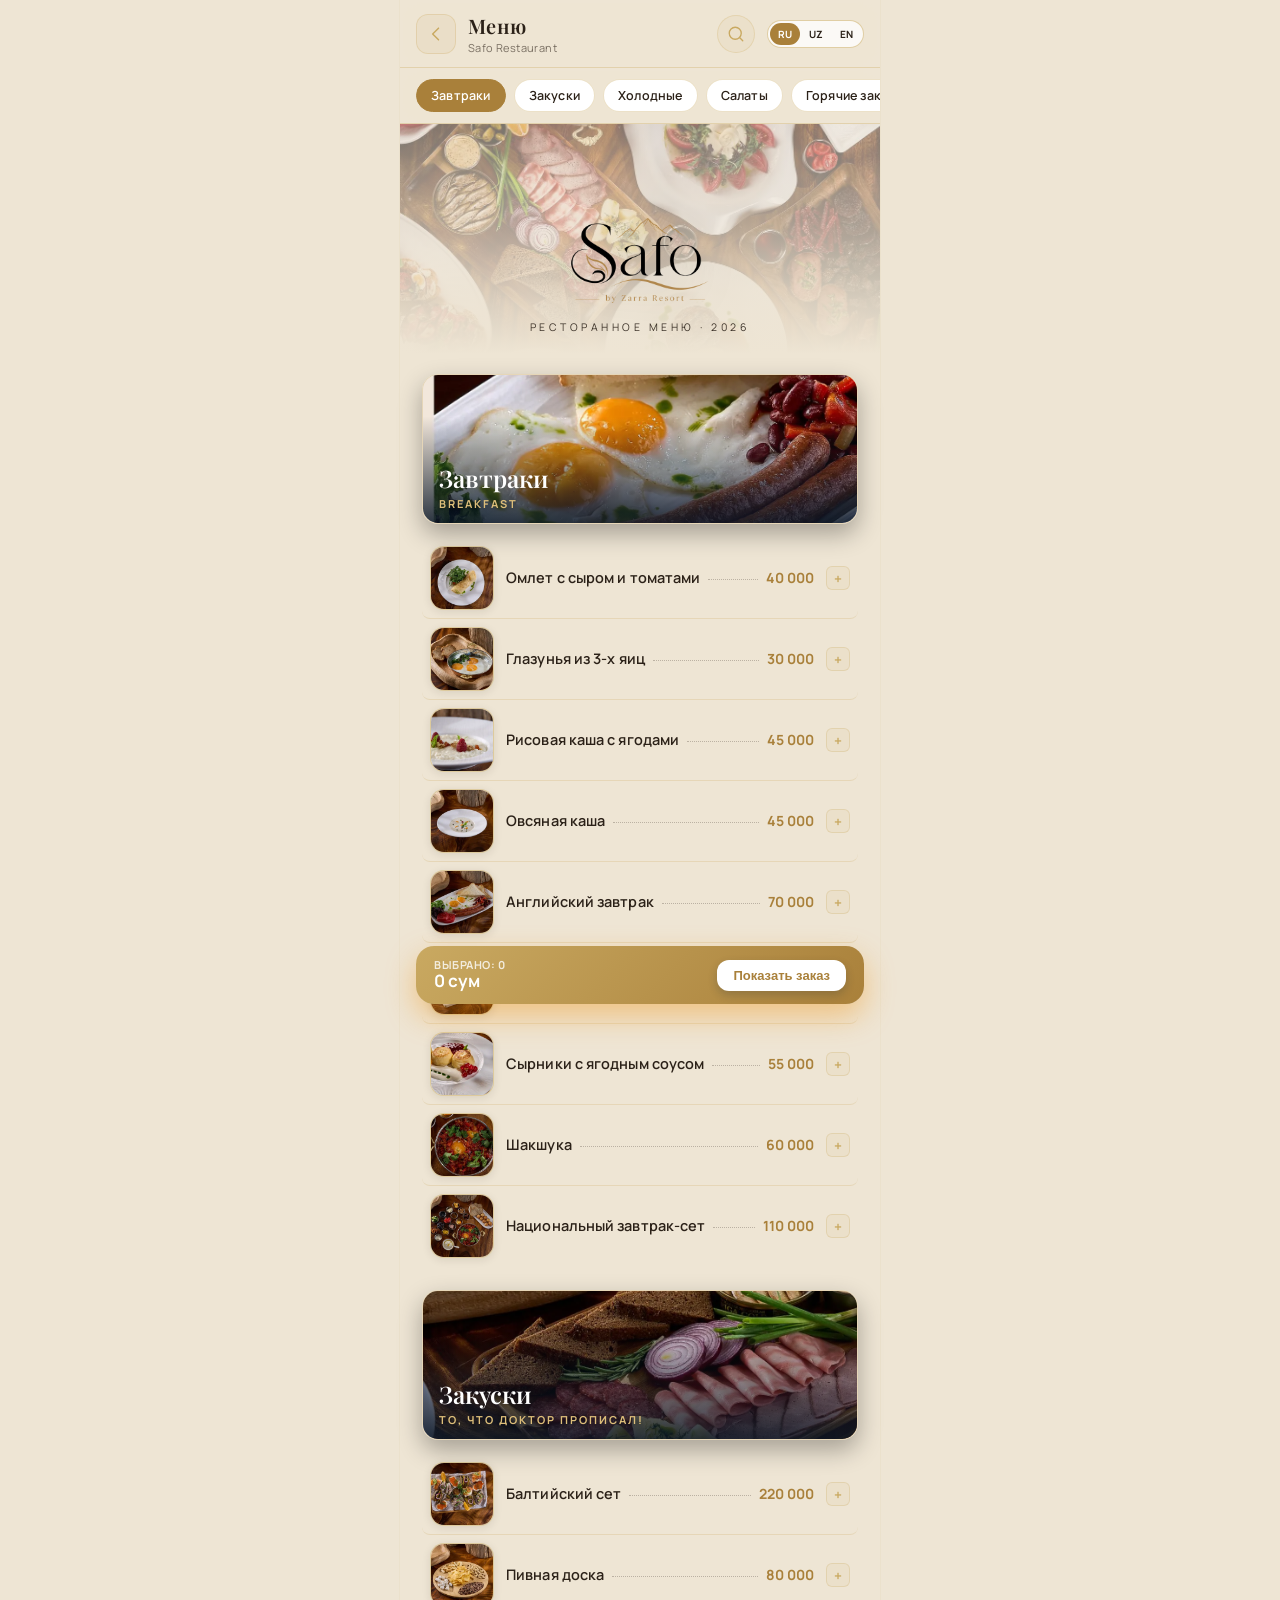
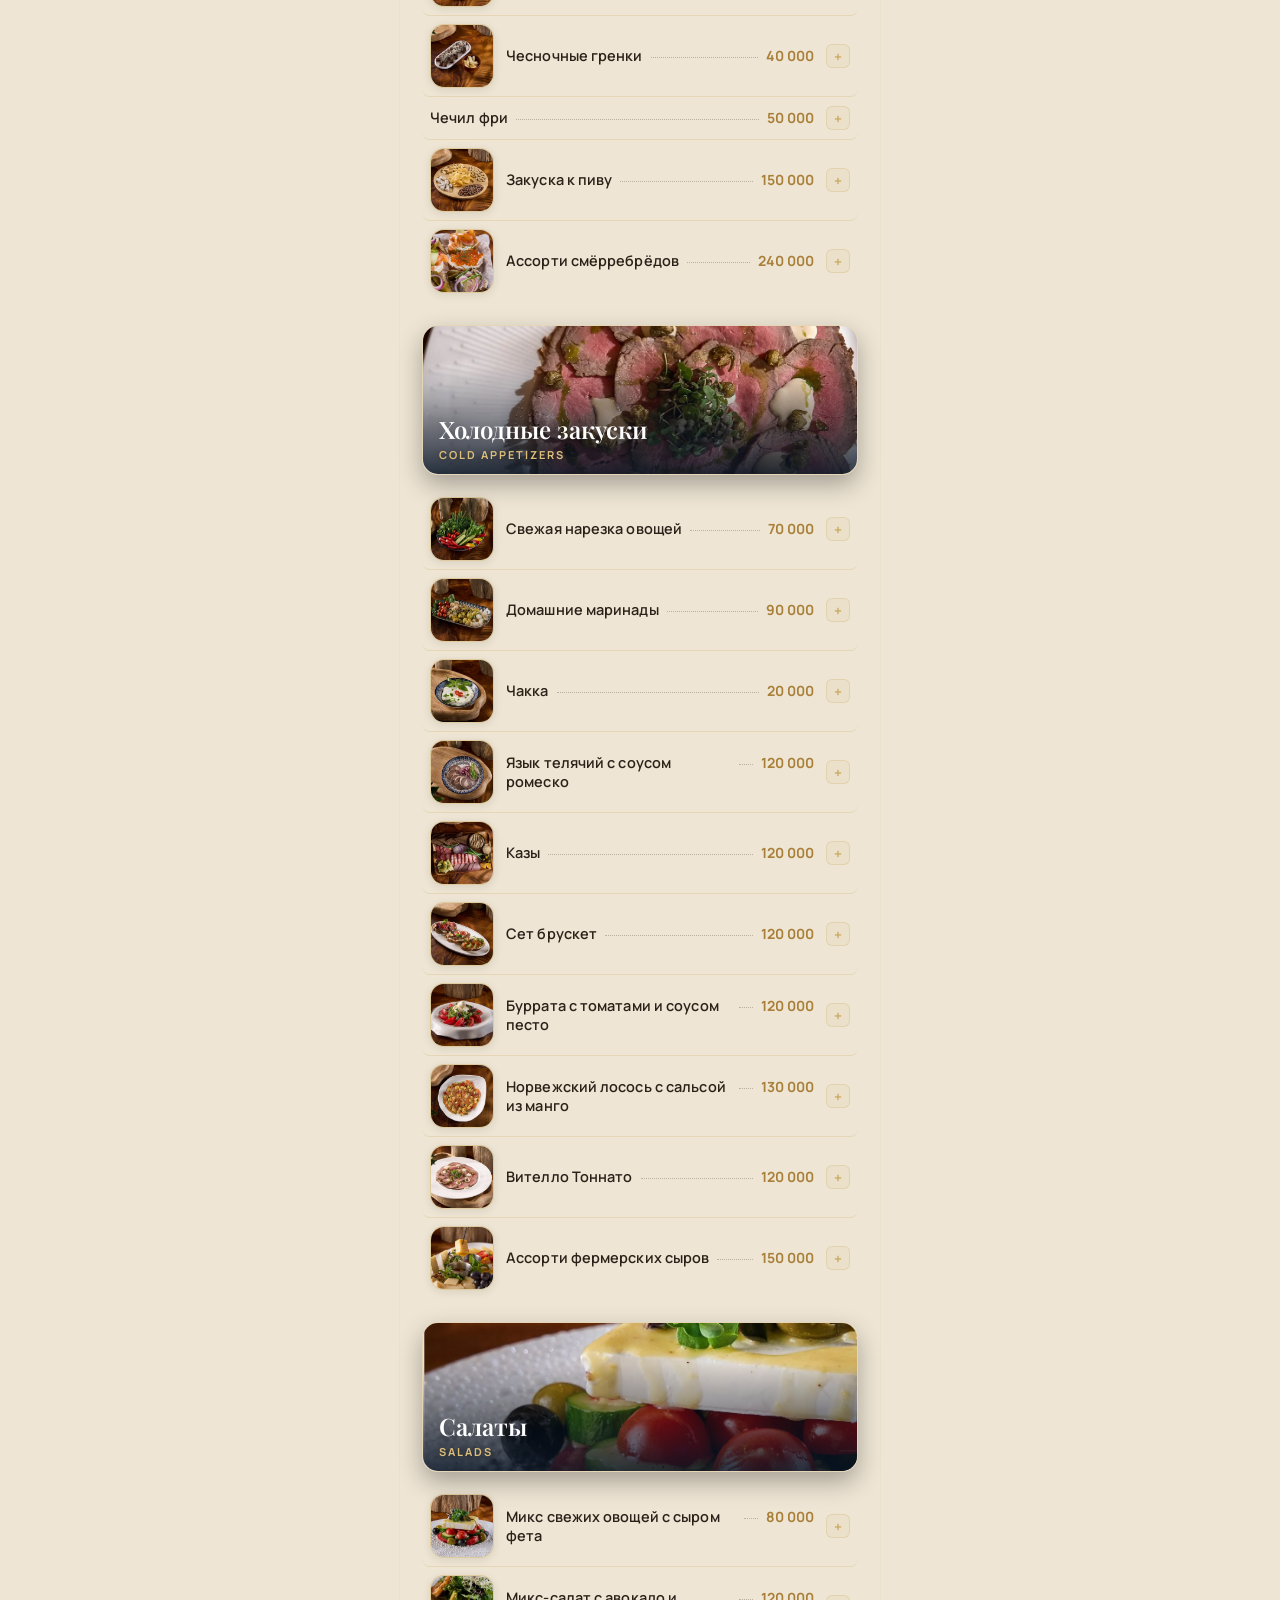
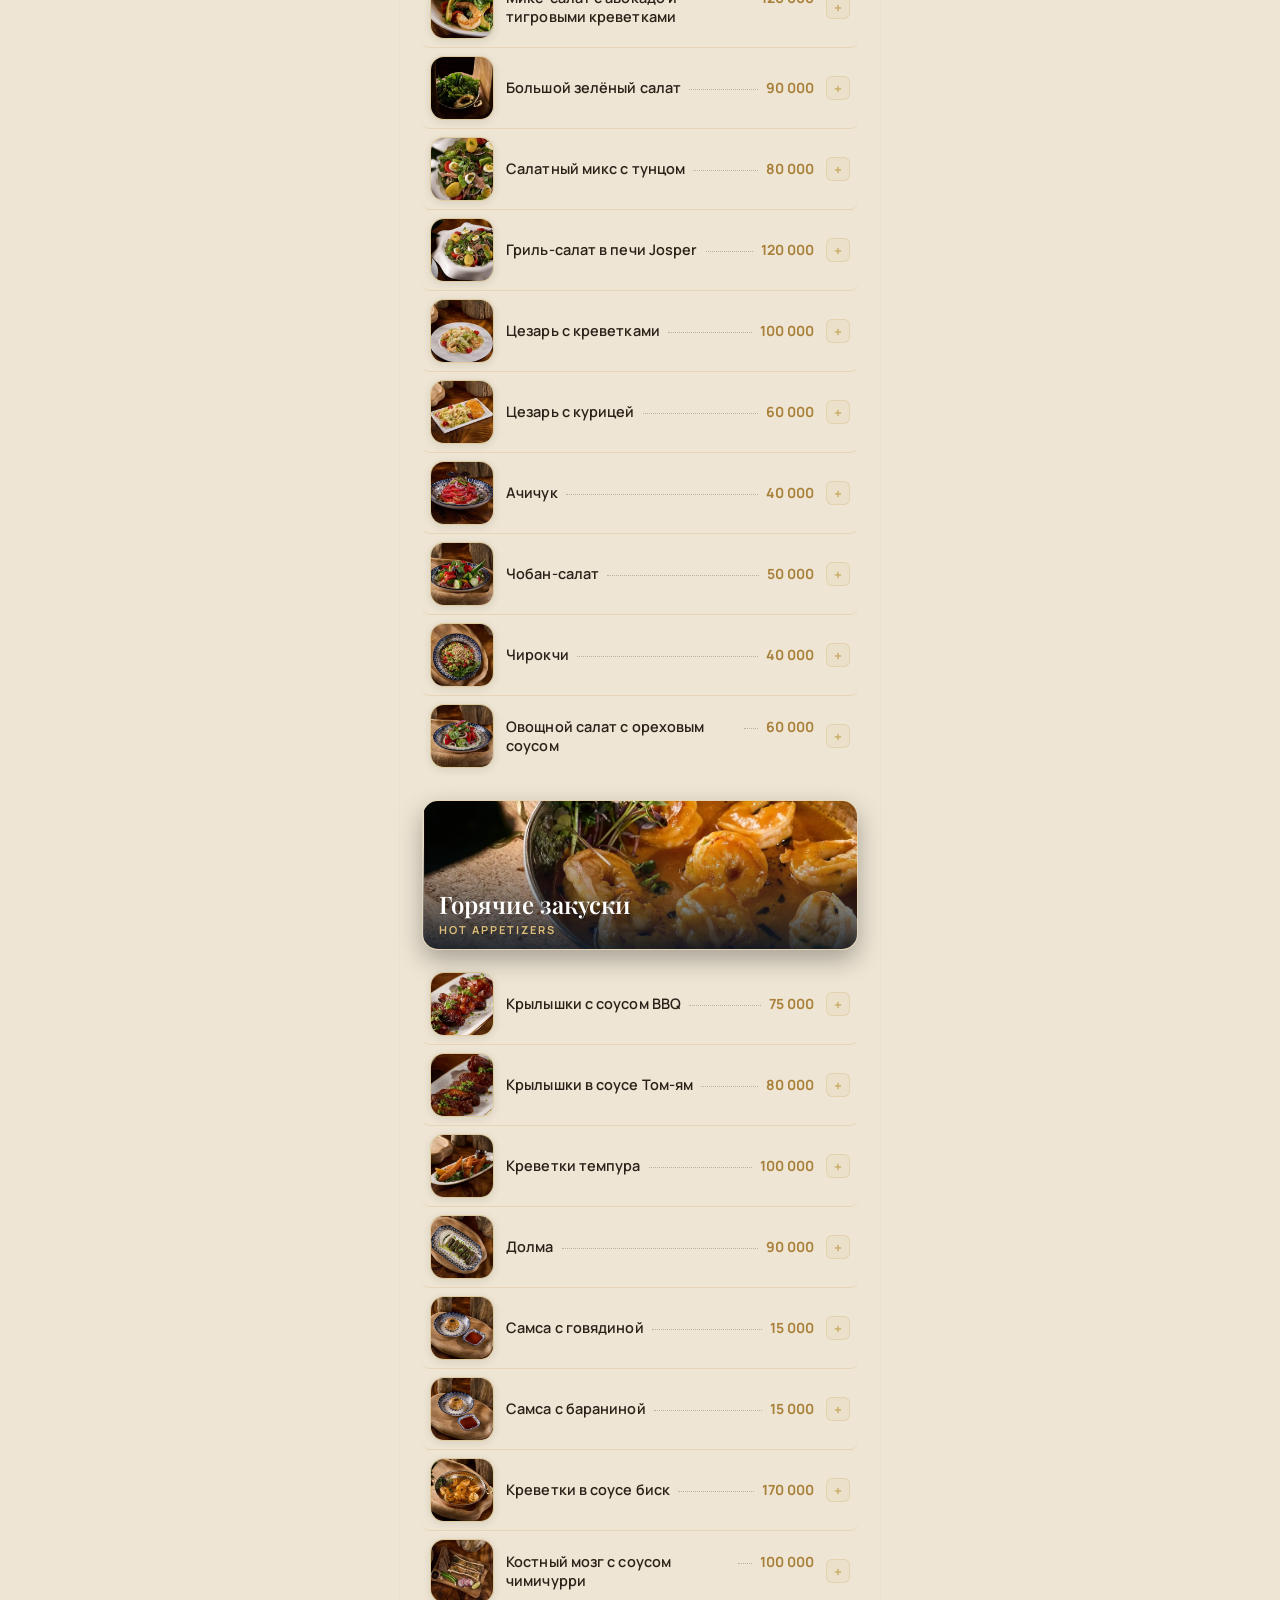
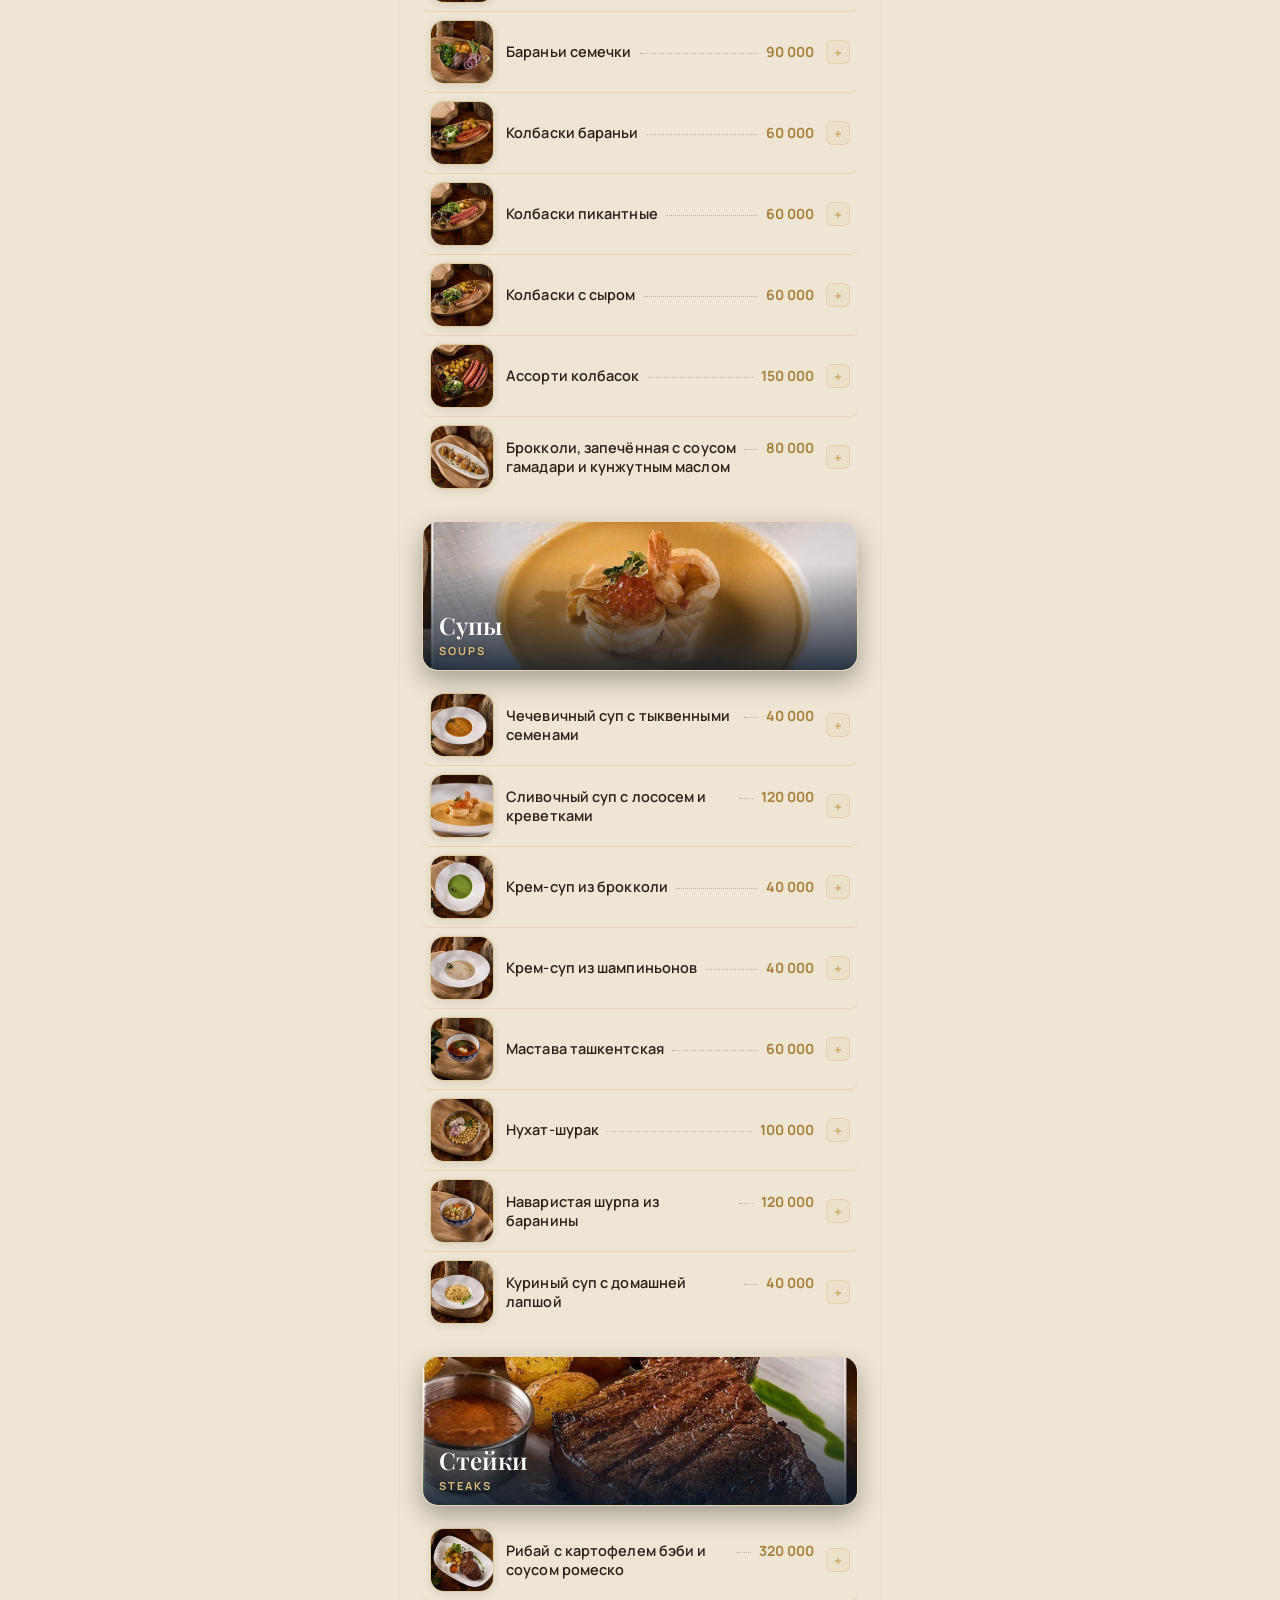
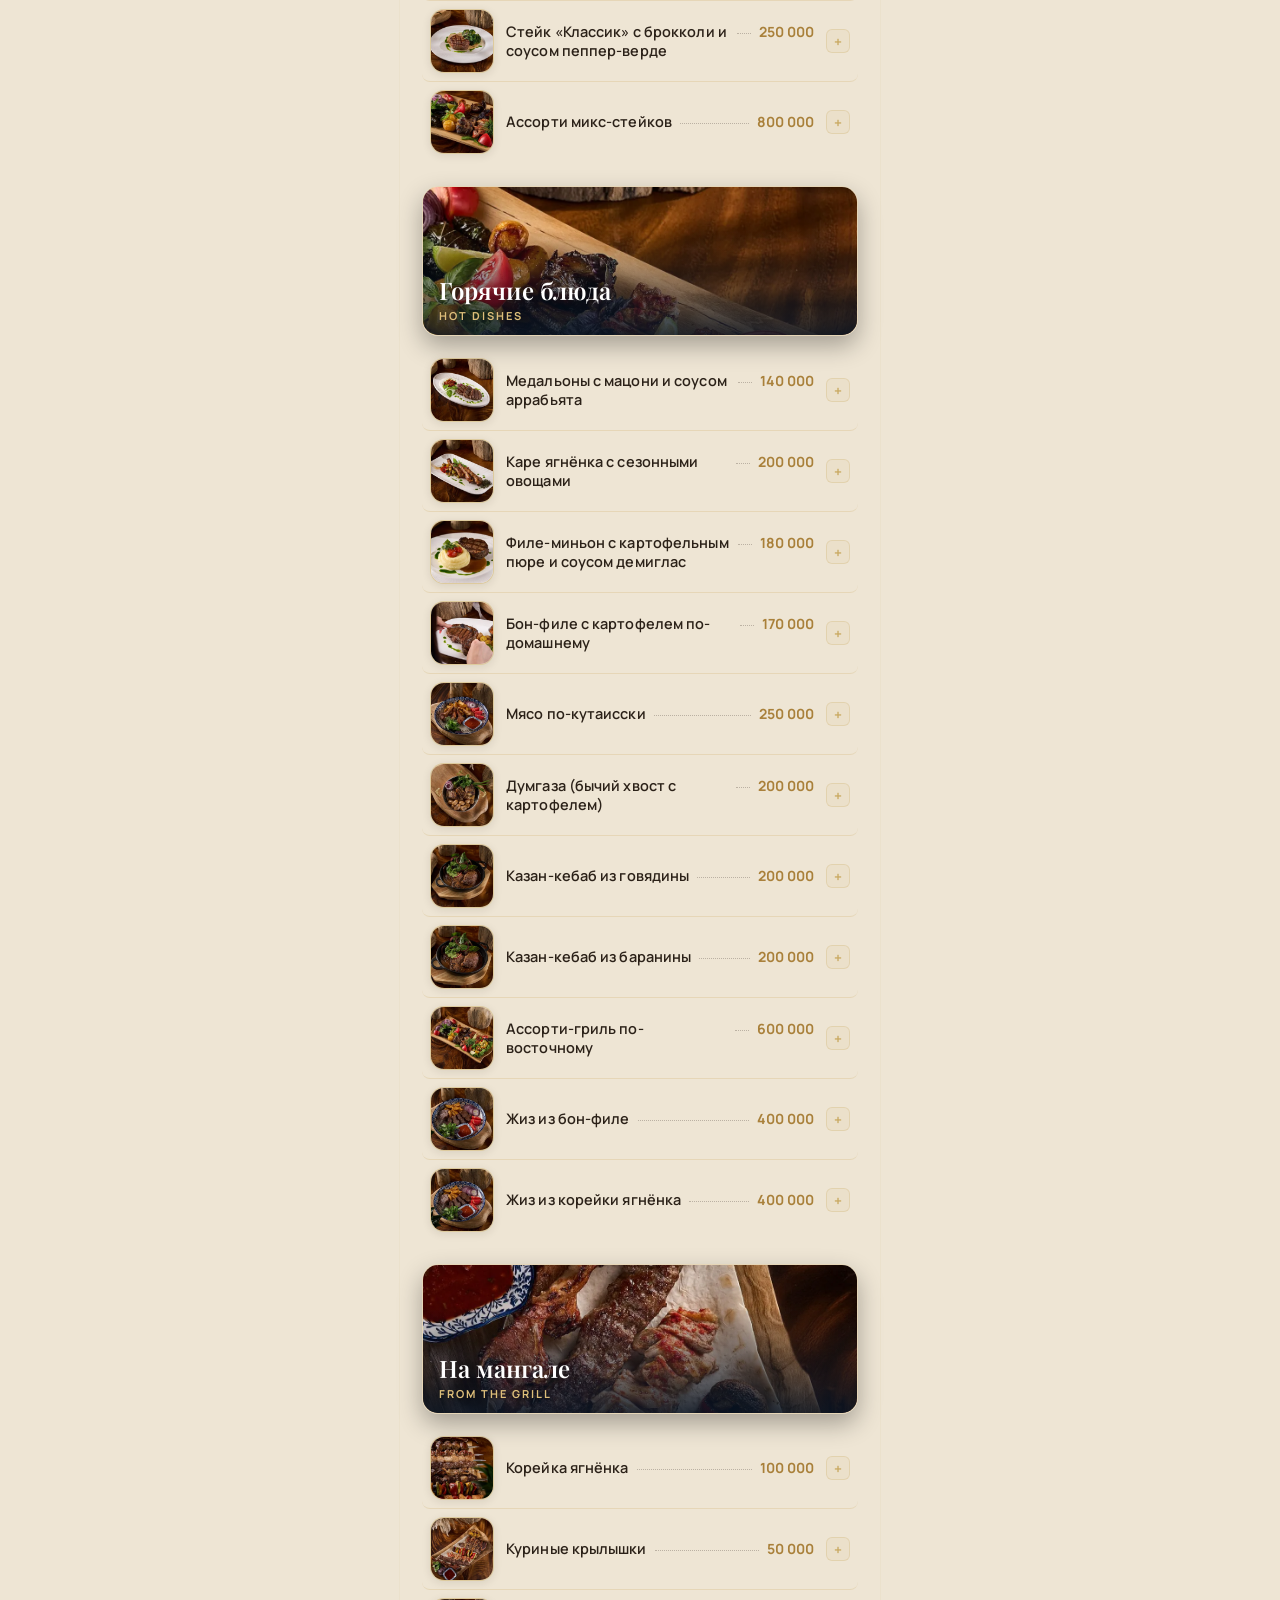
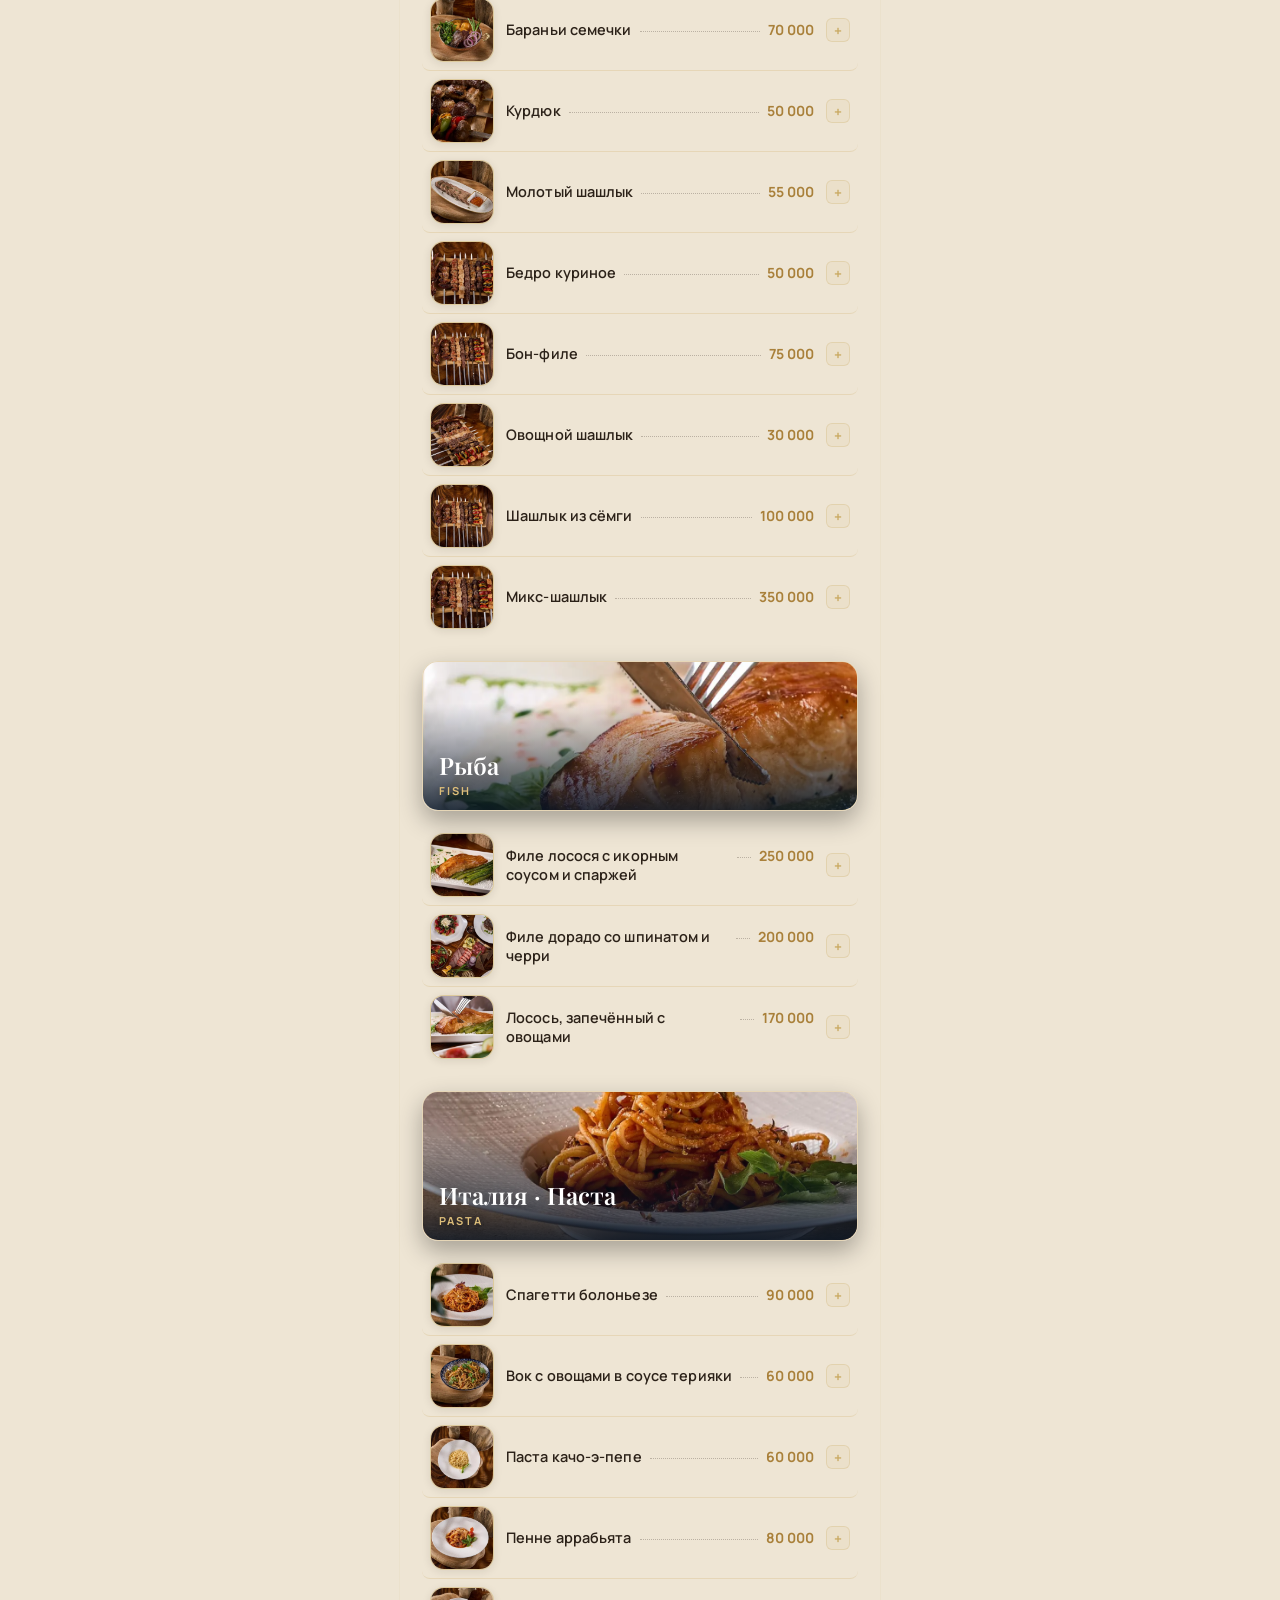
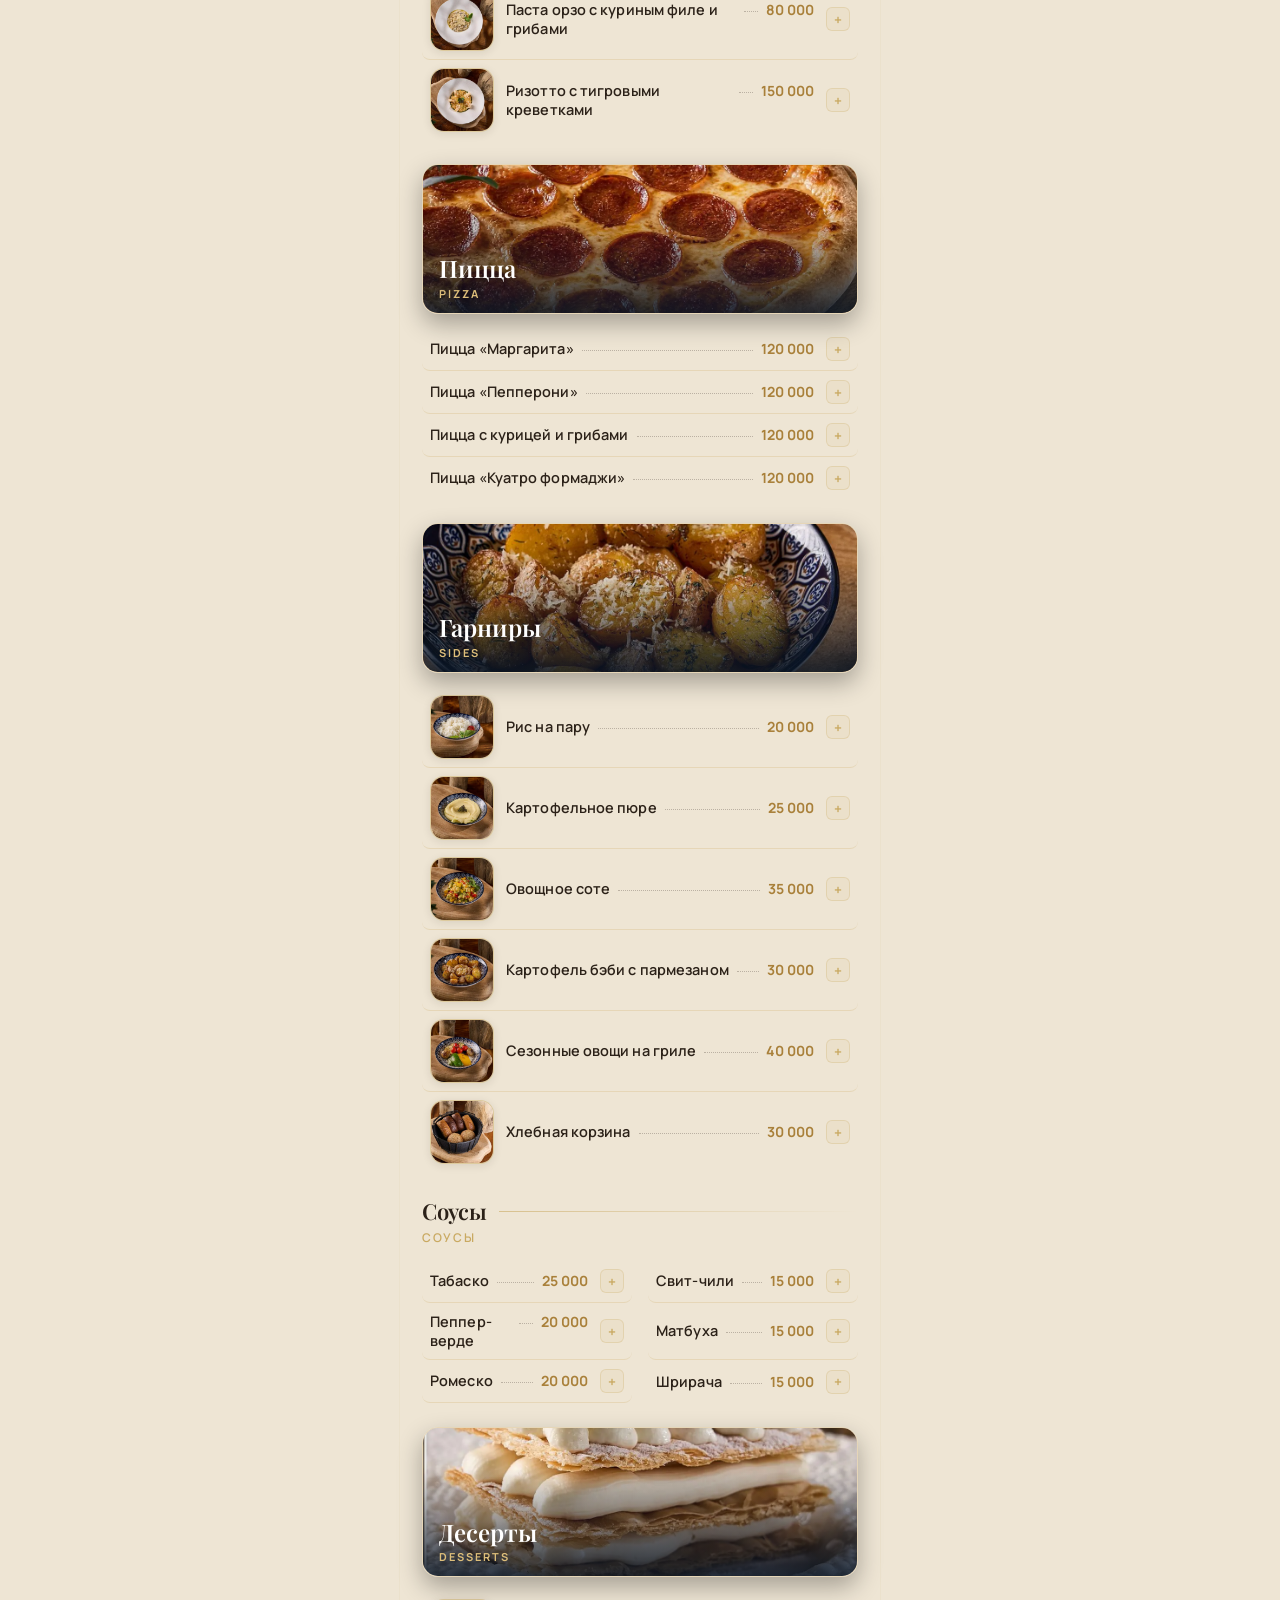
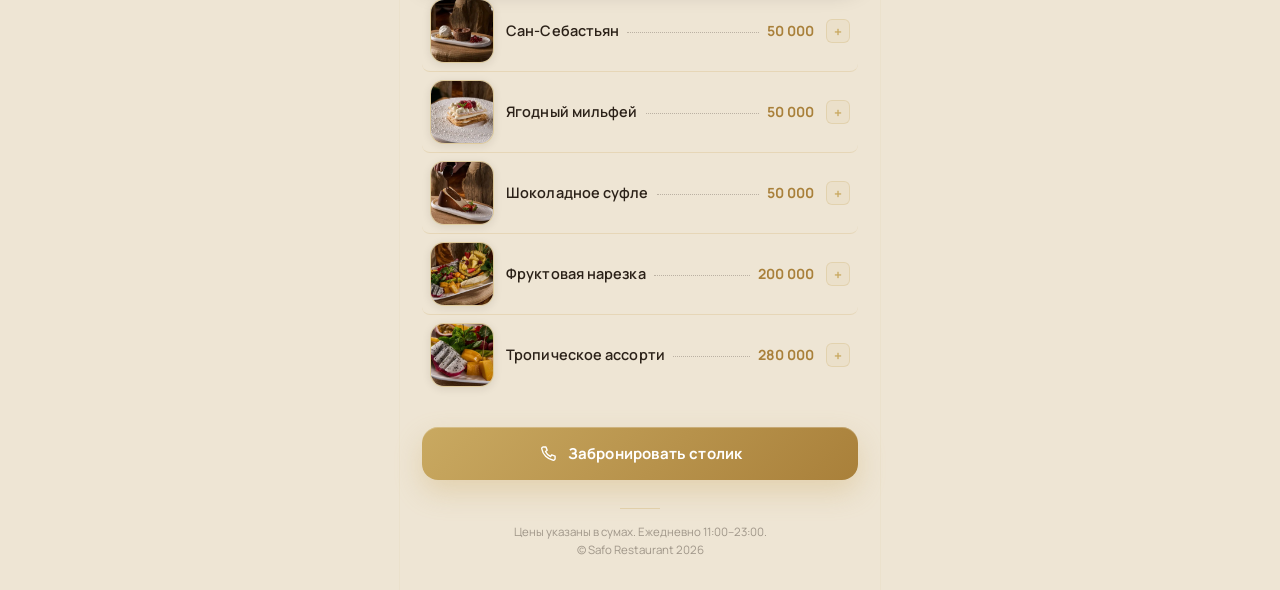
==== commit 3b71368d: "Add dark theme that follows the phone's setting The restaurant serves until 23:00 — a bright cream s" ====
--- a/menu/index.html
+++ b/menu/index.html
@@ -26,6 +26,28 @@
       --display:"Playfair Display", Georgia, serif;
       --sans:"Manrope", -apple-system, "Helvetica Neue", Arial, system-ui, sans-serif;
     }
+
+    /* ===== Тёмная тема: ресторан работает до 23:00, вечером кремовый экран слепит.
+       Ключевое: --gold-deep на светлом был ТЁМНЫМ золотом для контраста,
+       на тёмном он обязан стать СВЕТЛЫМ, иначе текст и цены пропадут. ===== */
+    @media (prefers-color-scheme: dark){
+      :root{
+        --bg:#171310;
+        --bg-soft:#221C17;
+        --white:#221C17;
+        --gold:#C9A961;
+        --gold-bright:#DDBE7A;
+        --gold-deep:#E3C689;
+        --gold-soft:rgba(201,169,97,.34);
+        --gold-line:rgba(201,169,97,.34);
+        --ink:#F2EADC;
+        --ink-dim:rgba(242,234,220,.60);
+        --card:rgba(255,255,255,.05);
+        --card-press:rgba(201,169,97,.16);
+        --line:rgba(201,169,97,.26);
+      }
+    }
+
     *{box-sizing:border-box;} html,body{margin:0;padding:0;}
     html{scroll-behavior:smooth;}
     body{background:var(--bg);color:var(--ink);font-family:var(--sans);-webkit-font-smoothing:antialiased;min-height:100vh;}
@@ -57,6 +79,16 @@
     .menu-hero .mh-ov{position:absolute;inset:0;display:flex;flex-direction:column;align-items:center;justify-content:flex-end;
       padding-bottom:20px;text-align:center;
       background:linear-gradient(180deg,rgba(238,229,212,.50),rgba(238,229,212,.68) 42%,rgba(238,229,212,.90) 78%,var(--bg));}
+
+    /* Логотип под тему: два <img>, переключение через display —
+       в отличие от <picture>, CSS пересчитывается при смене темы на лету. */
+    /* img.* — специфичность выше, чем у .menu-hero img{display:block} */
+    img.logo--dark{display:none;}
+    @media (prefers-color-scheme: dark){
+      img.logo--light{display:none;}
+      img.logo--dark{display:block;}
+    }
+
     .menu-hero .mh-logo{width:154px;height:auto;filter:drop-shadow(0 8px 20px rgba(43,33,24,.18));}
     .menu-hero .mh-cap{margin-top:9px;font-size:10.5px;letter-spacing:3.5px;text-transform:uppercase;color:var(--ink);opacity:.9;}
 
@@ -159,6 +191,29 @@
     .to-top svg{width:22px;height:22px;}
     /* поднимаем над плашкой заказа, когда она активна */
     .cart-bar.active ~ .to-top{bottom:calc(84px + env(safe-area-inset-bottom));}
+
+
+    @media (prefers-color-scheme: dark){
+      .topbar{background:rgba(23,19,16,.92);}
+      .catnav{background:rgba(23,19,16,.94);}
+      .chip{background:#221C17;}
+      .back{background:rgba(201,169,97,.12);}
+      .search-overlay{background:var(--bg);}
+      .search-overlay input{background:rgba(255,255,255,.06);border-color:var(--gold-line);color:var(--ink);}
+      .langbar{background:rgba(34,28,23,.85);}
+      /* вуаль над фото-шапкой — тёмная, иначе логотип не читается */
+      .menu-hero .mh-ov{background:linear-gradient(180deg,rgba(23,19,16,.45),rgba(23,19,16,.60) 42%,rgba(23,19,16,.86) 78%,var(--bg));}
+      .item.selected{background:rgba(201,169,97,.12);}
+      .i-btn{background:rgba(201,169,97,.12);}
+      .to-top{background:rgba(34,28,23,.92);box-shadow:0 6px 18px rgba(0,0,0,.5);}
+      .cart-modal-content{background:#1E1813;}
+      .cart-view-btn{background:#171310 !important;color:var(--gold-deep) !important;}
+      /* скелетон на тёмном */
+      .i-thumb, .cat-hero img{
+        background-image:linear-gradient(100deg, #221C17 28%, rgba(255,255,255,.10) 48%, #221C17 68%);
+        background-color:#221C17;
+      }
+    }
 
     .cta-wrap{padding:28px 22px 4px;}
     .cta{display:flex;align-items:center;justify-content:center;gap:10px;padding:16px;border-radius:16px;
@@ -502,7 +557,8 @@
     <header class="menu-hero">
       <img src="../assets/menu/hero.webp" alt="Блюда ресторана Safo" />
       <div class="mh-ov">
-        <img class="mh-logo" src="../assets/logo-safo-black.png" alt="Safo — by Zarra Resort" />
+        <img class="mh-logo logo--light" src="../assets/logo-safo-black.png" alt="Safo — by Zarra Resort" />
+        <img class="mh-logo logo--dark" src="../assets/logo-safo-white.png" alt="" aria-hidden="true" />
         <div class="mh-cap">Ресторанное меню · 2026</div>
       </div>
     </header>
@@ -1370,6 +1426,8 @@
 
 
 
+
+
     // ===== Скелетоны для фото категорий =====
     (function () {
       document.querySelectorAll('.cat-hero img, .menu-hero img').forEach(function (img) {
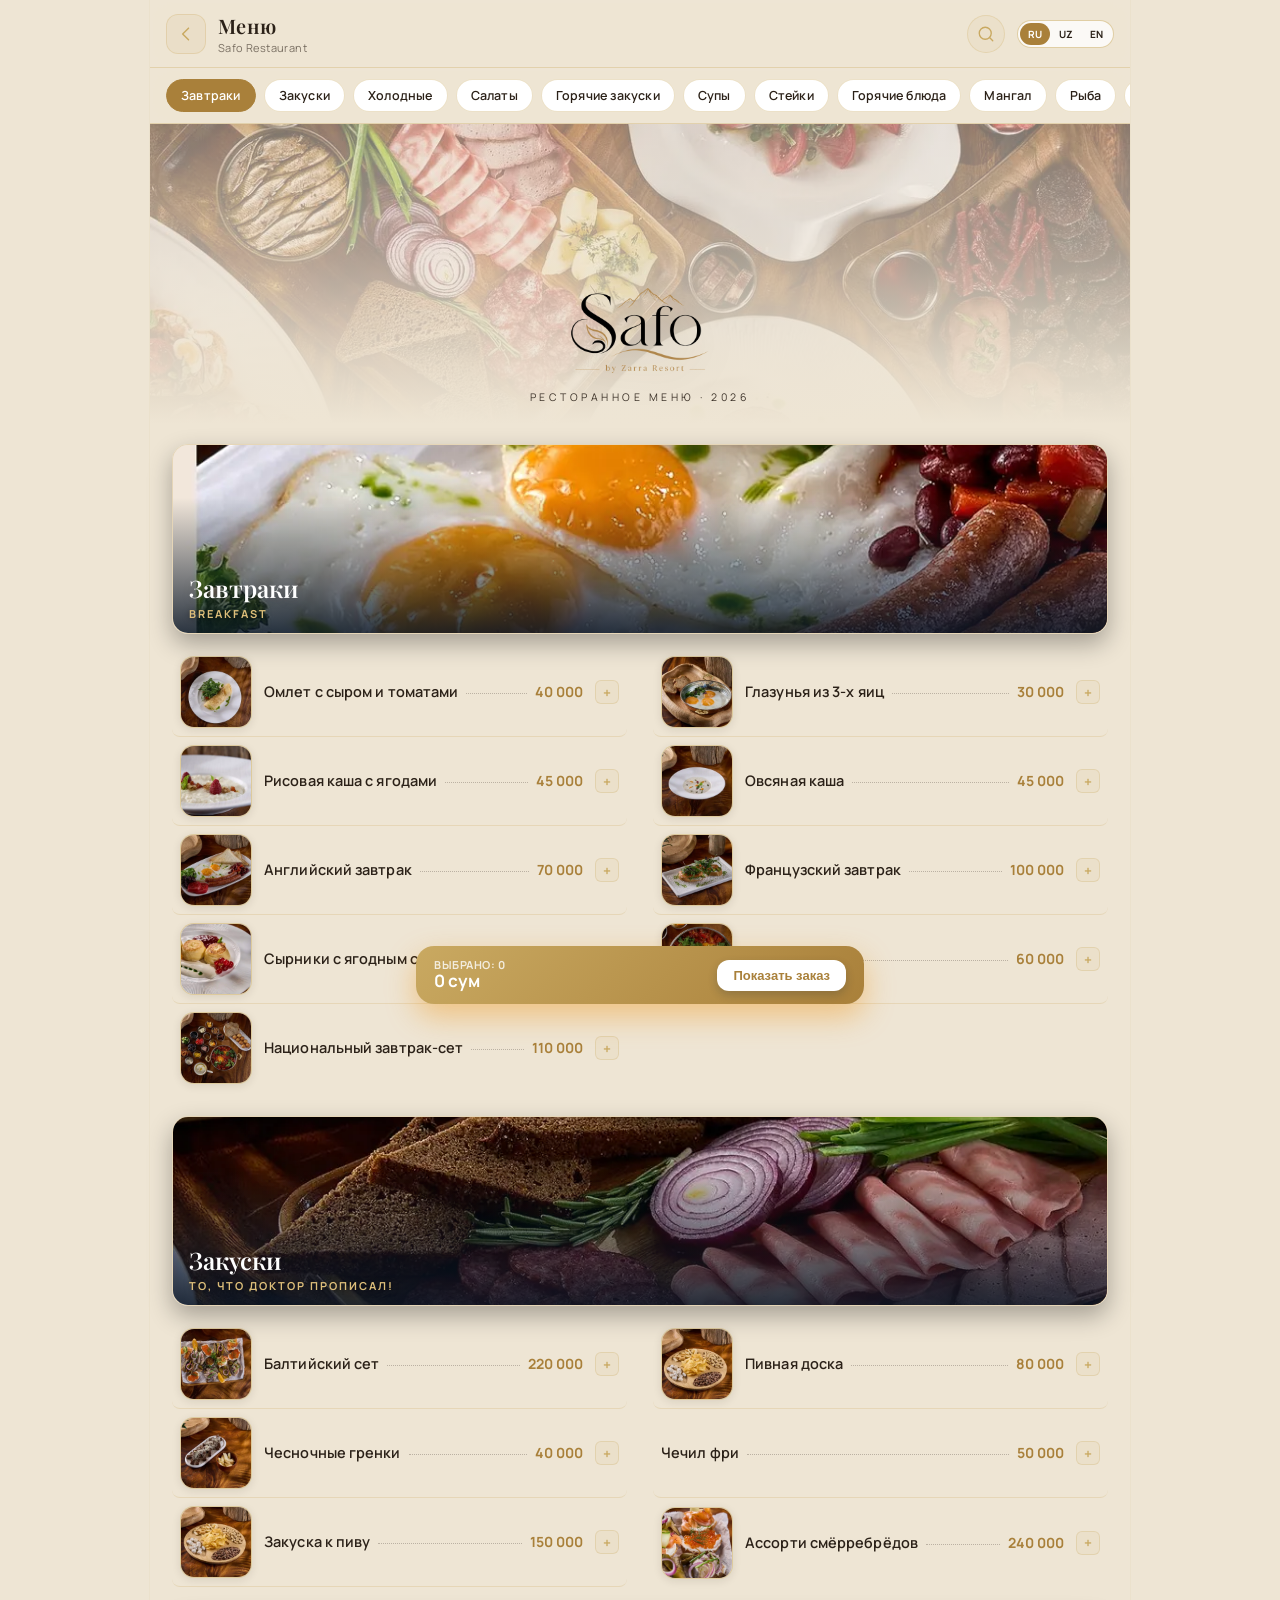
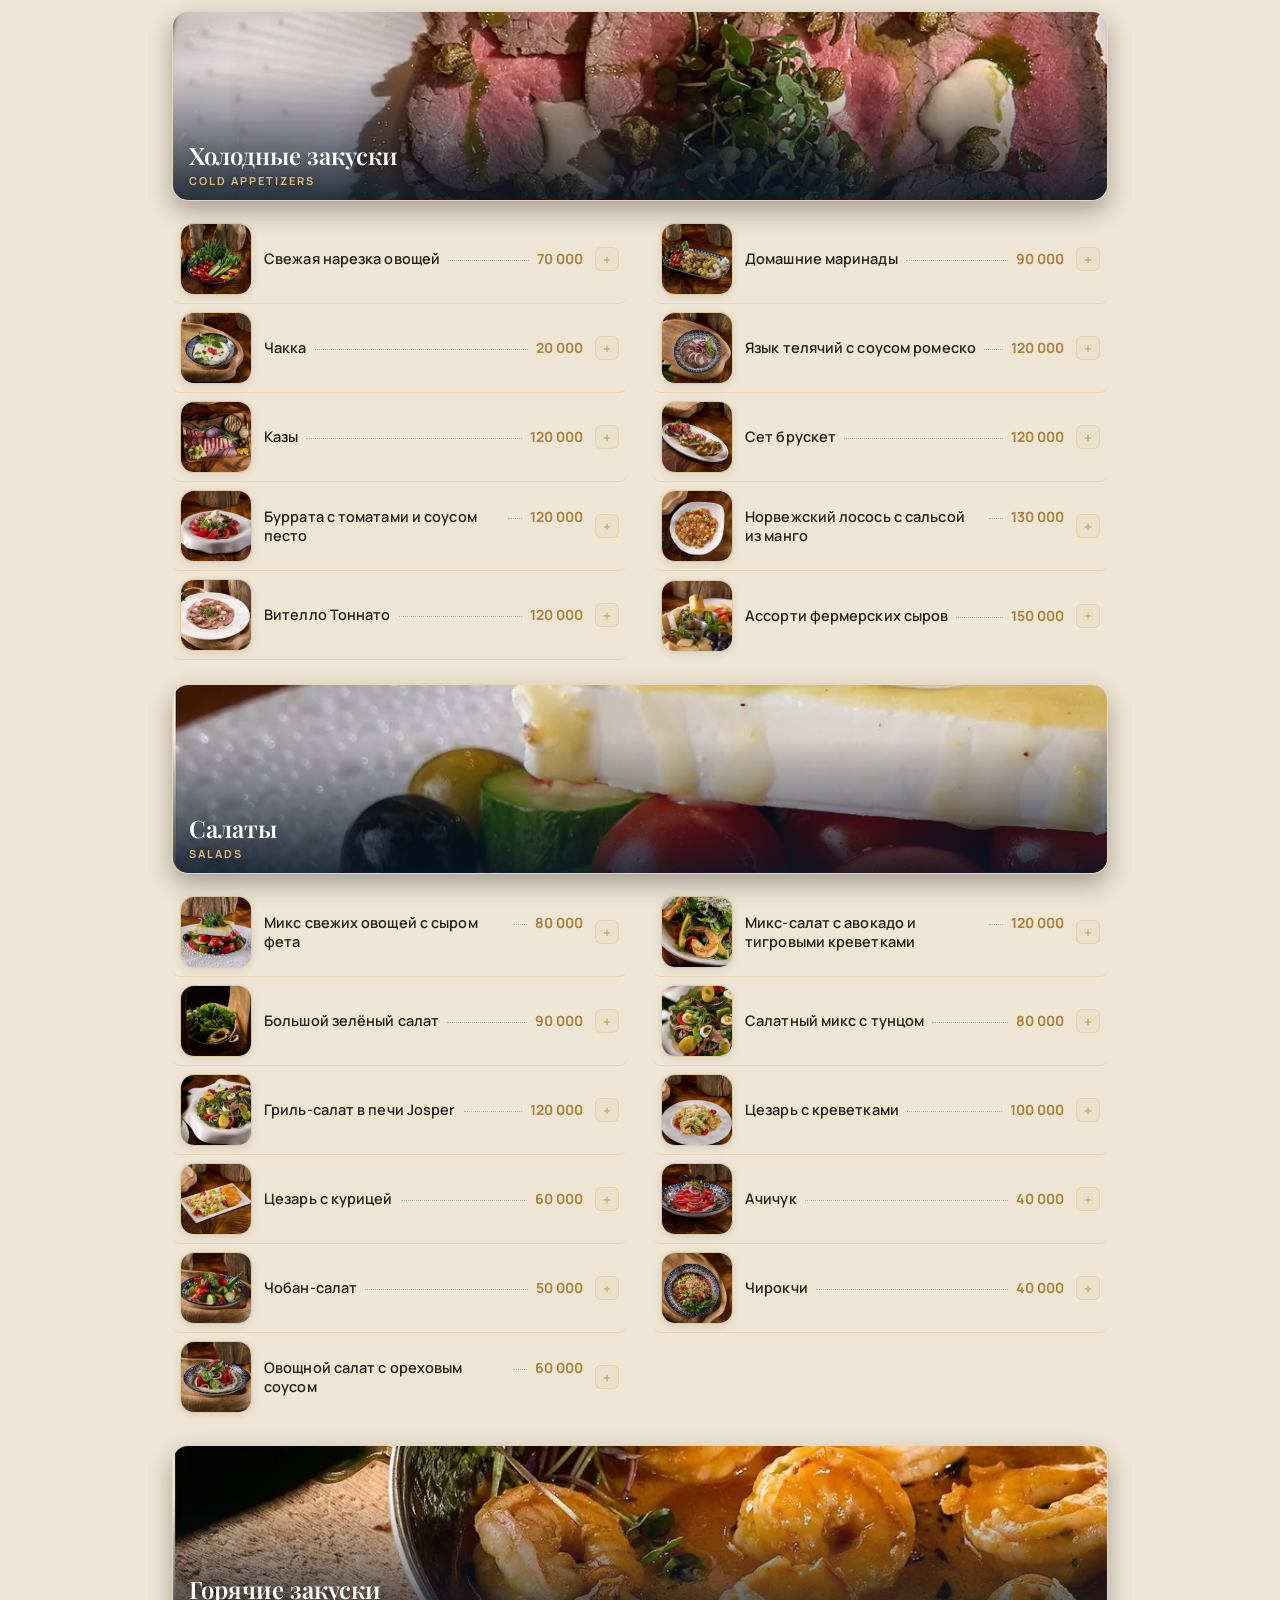
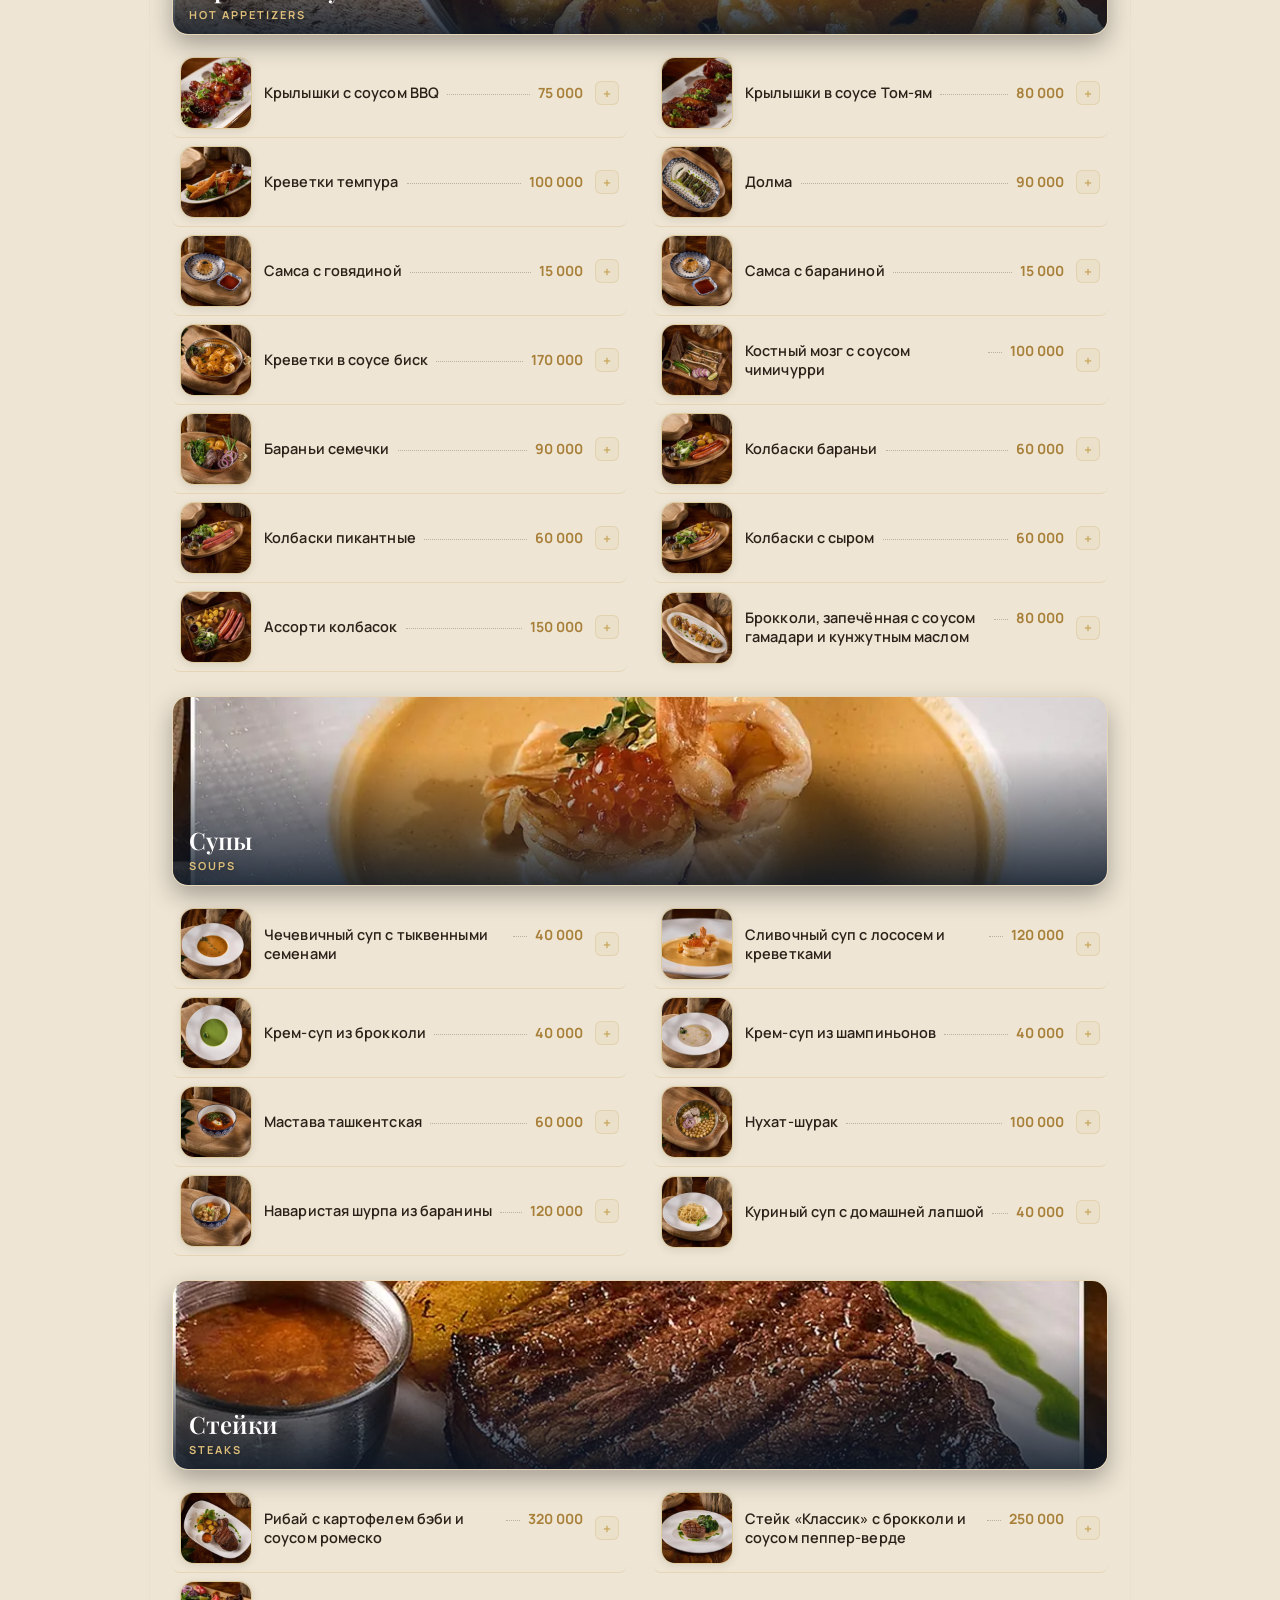
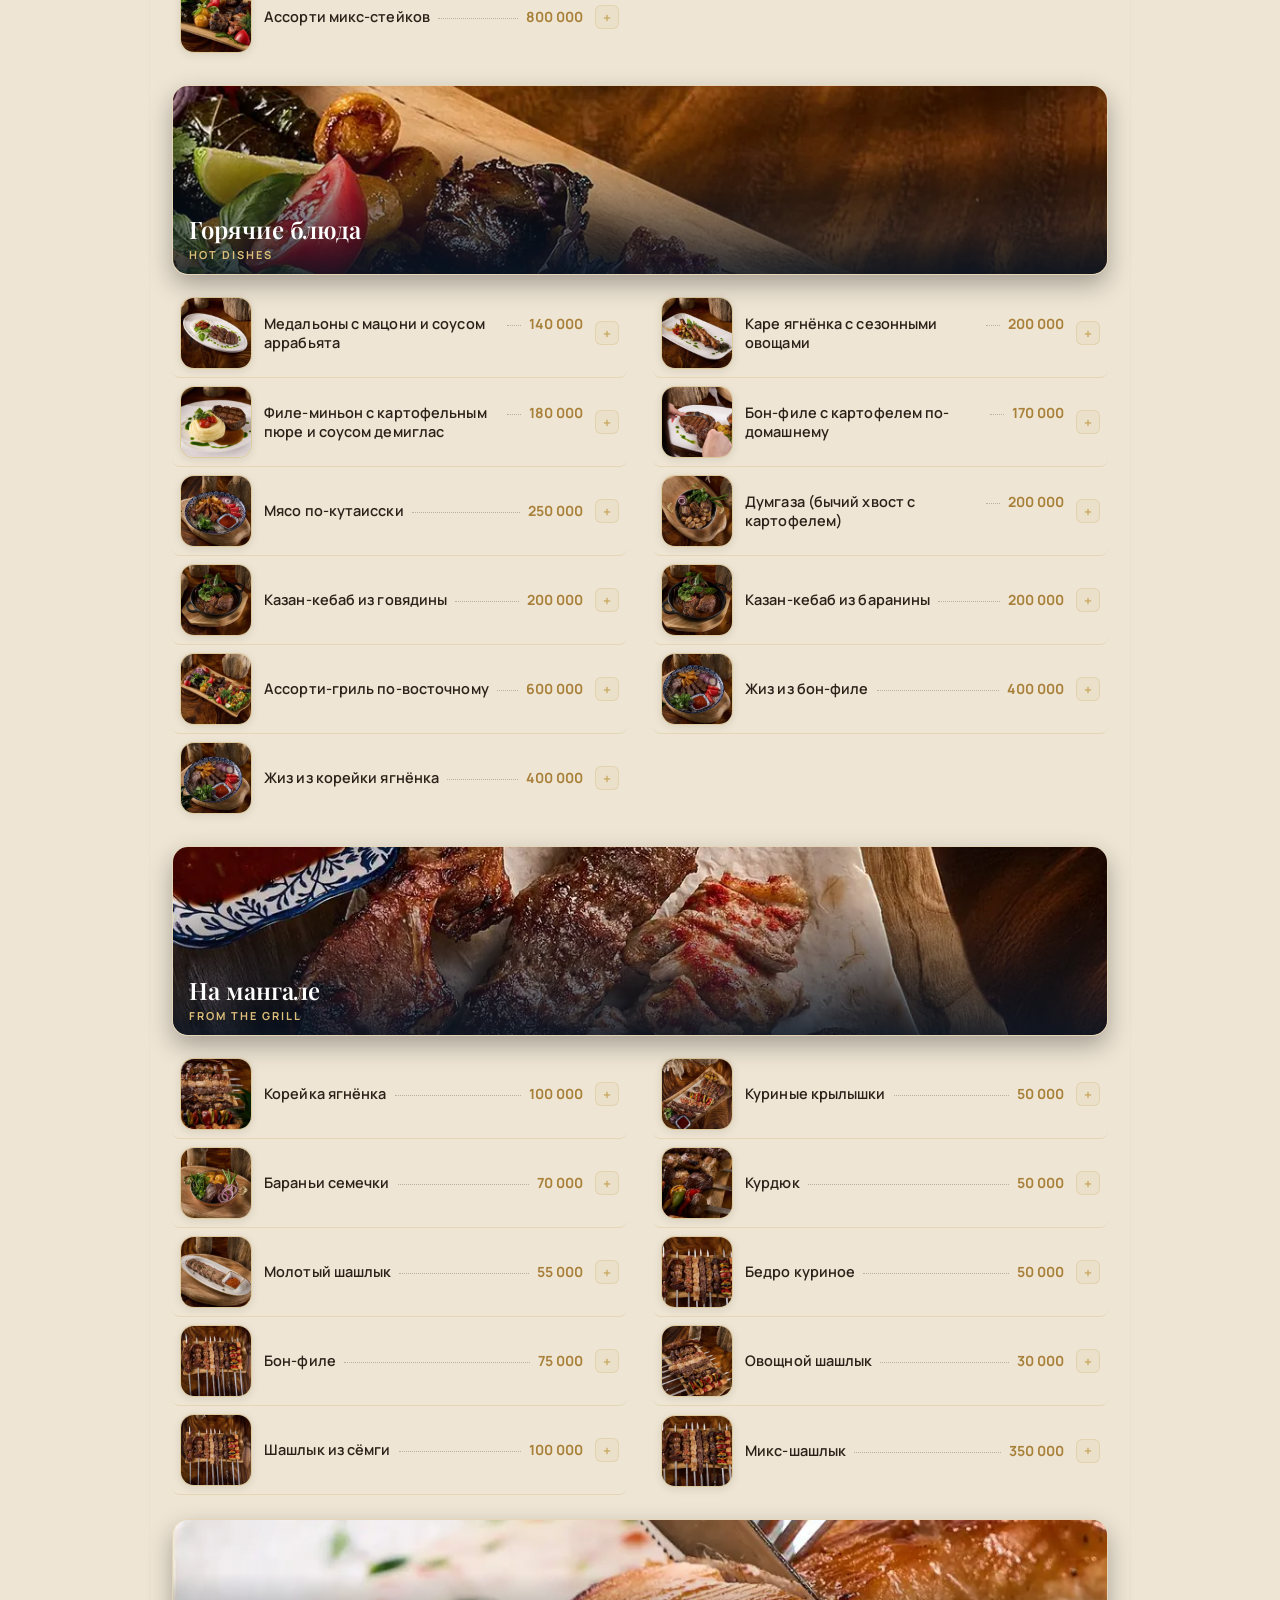
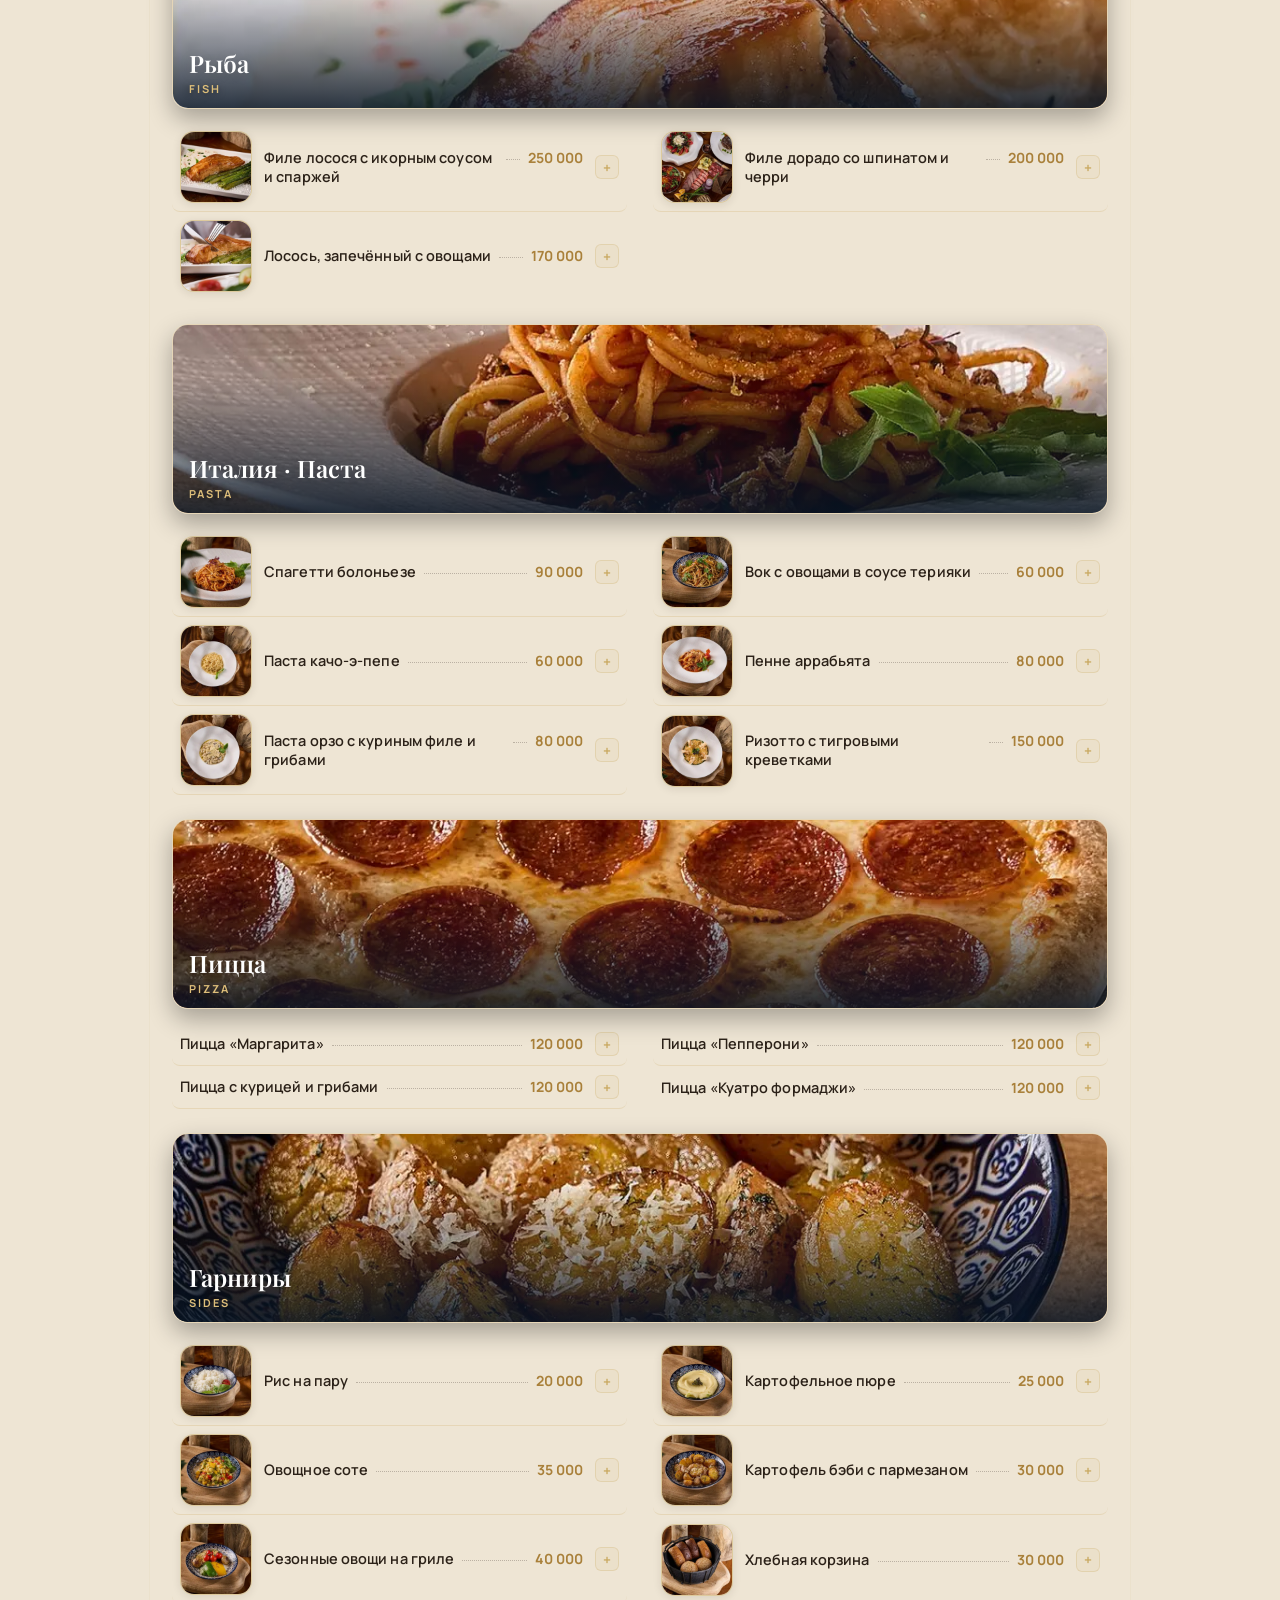
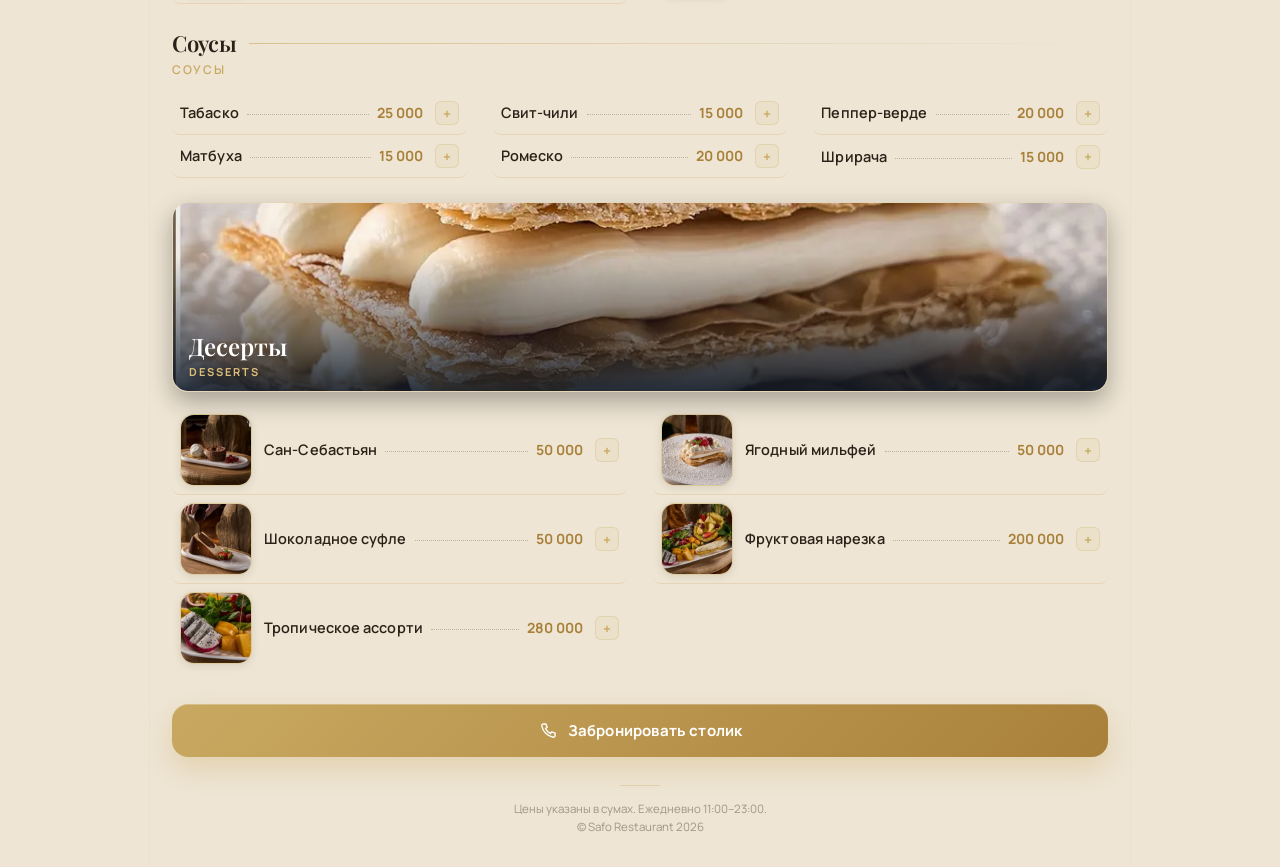
==== commit 35497817: "Tablet layout, haptic feedback and per-dish sharing - from 700px the column widens and dishes go two" ====
--- a/menu/index.html
+++ b/menu/index.html
@@ -119,6 +119,17 @@
     .i-lead{flex:1 1 auto;border-bottom:1px dotted rgba(43,33,24,.26);transform:translateY(-3px);min-width:14px;}
     .i-price{flex:0 0 auto;font-size:14px;font-weight:700;color:var(--gold-deep);white-space:nowrap;}
     
+
+    .i-share{
+      flex:0 0 auto; width:30px; height:30px; border-radius:8px;
+      display:flex; align-items:center; justify-content:center;
+      border:1px solid var(--gold-line); background:transparent;
+      color:var(--gold-deep); cursor:pointer; -webkit-tap-highlight-color:transparent;
+      transition:background .16s ease, transform .1s ease;
+    }
+    .i-share:active{transform:scale(.9); background:var(--card-press);}
+    .i-share svg{width:15px;height:15px;}
+
     .i-btn{flex:0 0 auto;width:24px;height:24px;border-radius:6px;border:1px solid rgba(201,169,97,.26);
       background:rgba(201,169,97,.08);color:var(--gold);display:flex;align-items:center;justify-content:center;
       transition:all .18s ease;font-weight:700;font-size:14px;user-select:none;}
@@ -213,6 +224,21 @@
         background-image:linear-gradient(100deg, #221C17 28%, rgba(255,255,255,.10) 48%, #221C17 68%);
         background-color:#221C17;
       }
+    }
+
+
+    /* Планшет: колонка шире, блюда в две колонки — на iPad не пусто */
+    @media (min-width:700px){
+      .page{max-width:860px;}
+      .cat .items{display:grid;grid-template-columns:1fr 1fr;column-gap:26px;}
+      .cat--compact .items{grid-template-columns:1fr 1fr 1fr;}
+      .menu-hero{height:300px;}
+      .cat-hero{height:190px;}
+      .i-thumb{width:72px;height:72px;}
+    }
+    @media (min-width:1000px){
+      .page{max-width:980px;}
+      .cat--compact .items{grid-template-columns:repeat(3,1fr);}
     }
 
     .cta-wrap{padding:28px 22px 4px;}
@@ -1091,6 +1117,26 @@
           });
           itemEl.appendChild(thumb);
           itemEl.classList.add('has-photo');
+        }
+
+        // «Поделиться блюдом» — гость может скинуть другу
+        if (navigator.share) {
+          var sh = document.createElement('button');
+          sh.className = 'i-share';
+          sh.type = 'button';
+          sh.setAttribute('aria-label', 'Поделиться: ' + nameEl.textContent.trim());
+          sh.innerHTML = '<svg viewBox="0 0 24 24" fill="none" stroke="currentColor" stroke-width="1.8" stroke-linecap="round" stroke-linejoin="round"><circle cx="18" cy="5" r="3"/><circle cx="6" cy="12" r="3"/><circle cx="18" cy="19" r="3"/><path d="M8.6 13.5l6.8 4M15.4 6.5l-6.8 4"/></svg>';
+          sh.addEventListener('click', function (e) {
+            e.stopPropagation();                       // не добавлять в заказ
+            var dish = nameEl.textContent.trim();
+            var price = (priceEl.textContent || '').trim();
+            navigator.share({
+              title: dish + ' — Safo Restaurant',
+              text: dish + (price ? ' — ' + price + ' сум' : '') + ' · меню Safo Restaurant',
+              url: location.origin + location.pathname + '#' + (slug || '')
+            }).catch(function () { /* гость передумал */ });
+          });
+          itemEl.appendChild(sh);
         }
 
         itemEl.appendChild(txtWrap);
@@ -1336,6 +1382,9 @@
         var originName = nameEl.getAttribute('data-origin') || nameEl.textContent.trim();
         var priceVal = parseInt(priceEl.textContent.replace(/\s+/g, ''), 10);
         
+        // короткий тактильный отклик — ощущается дороже (в iOS Safari не поддерживается)
+        if (navigator.vibrate) navigator.vibrate(12);
+
         if (itemEl.classList.contains('selected')) {
           itemEl.classList.remove('selected');
           delete selectedItems[originName];
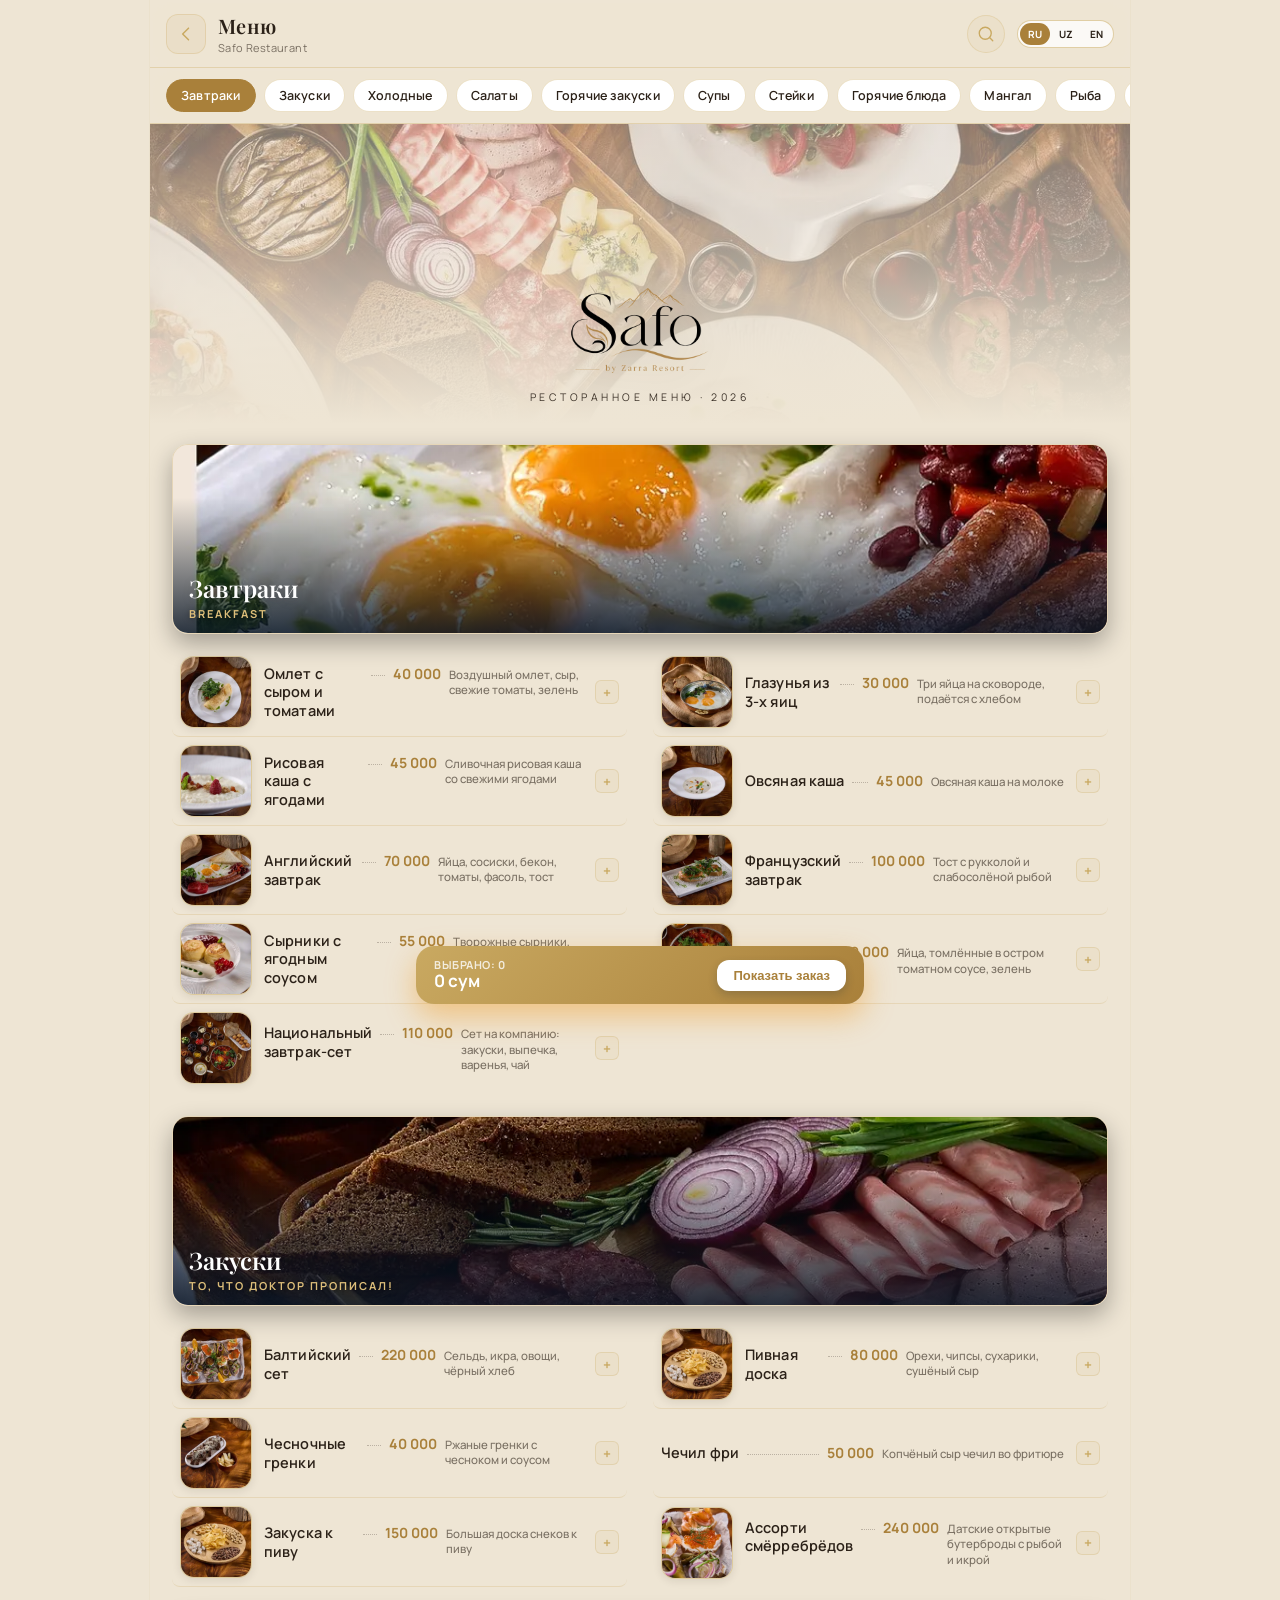
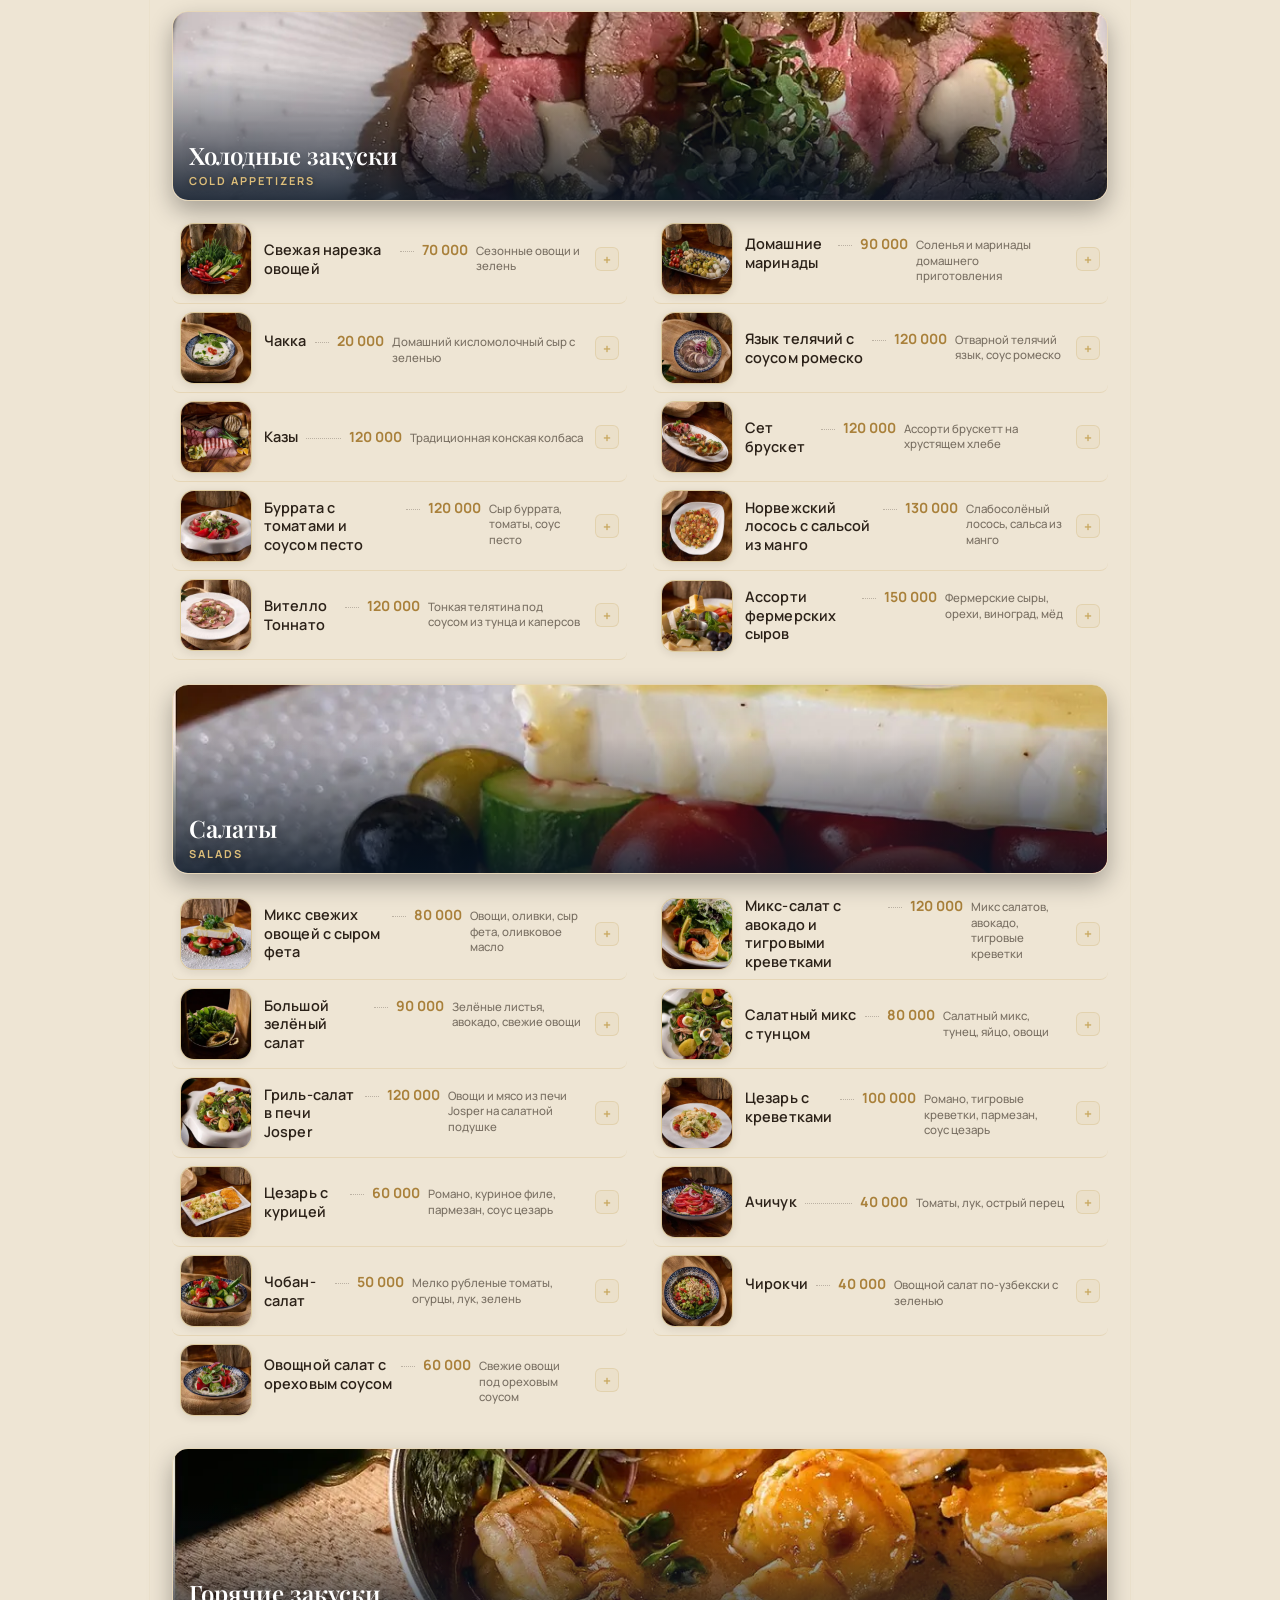
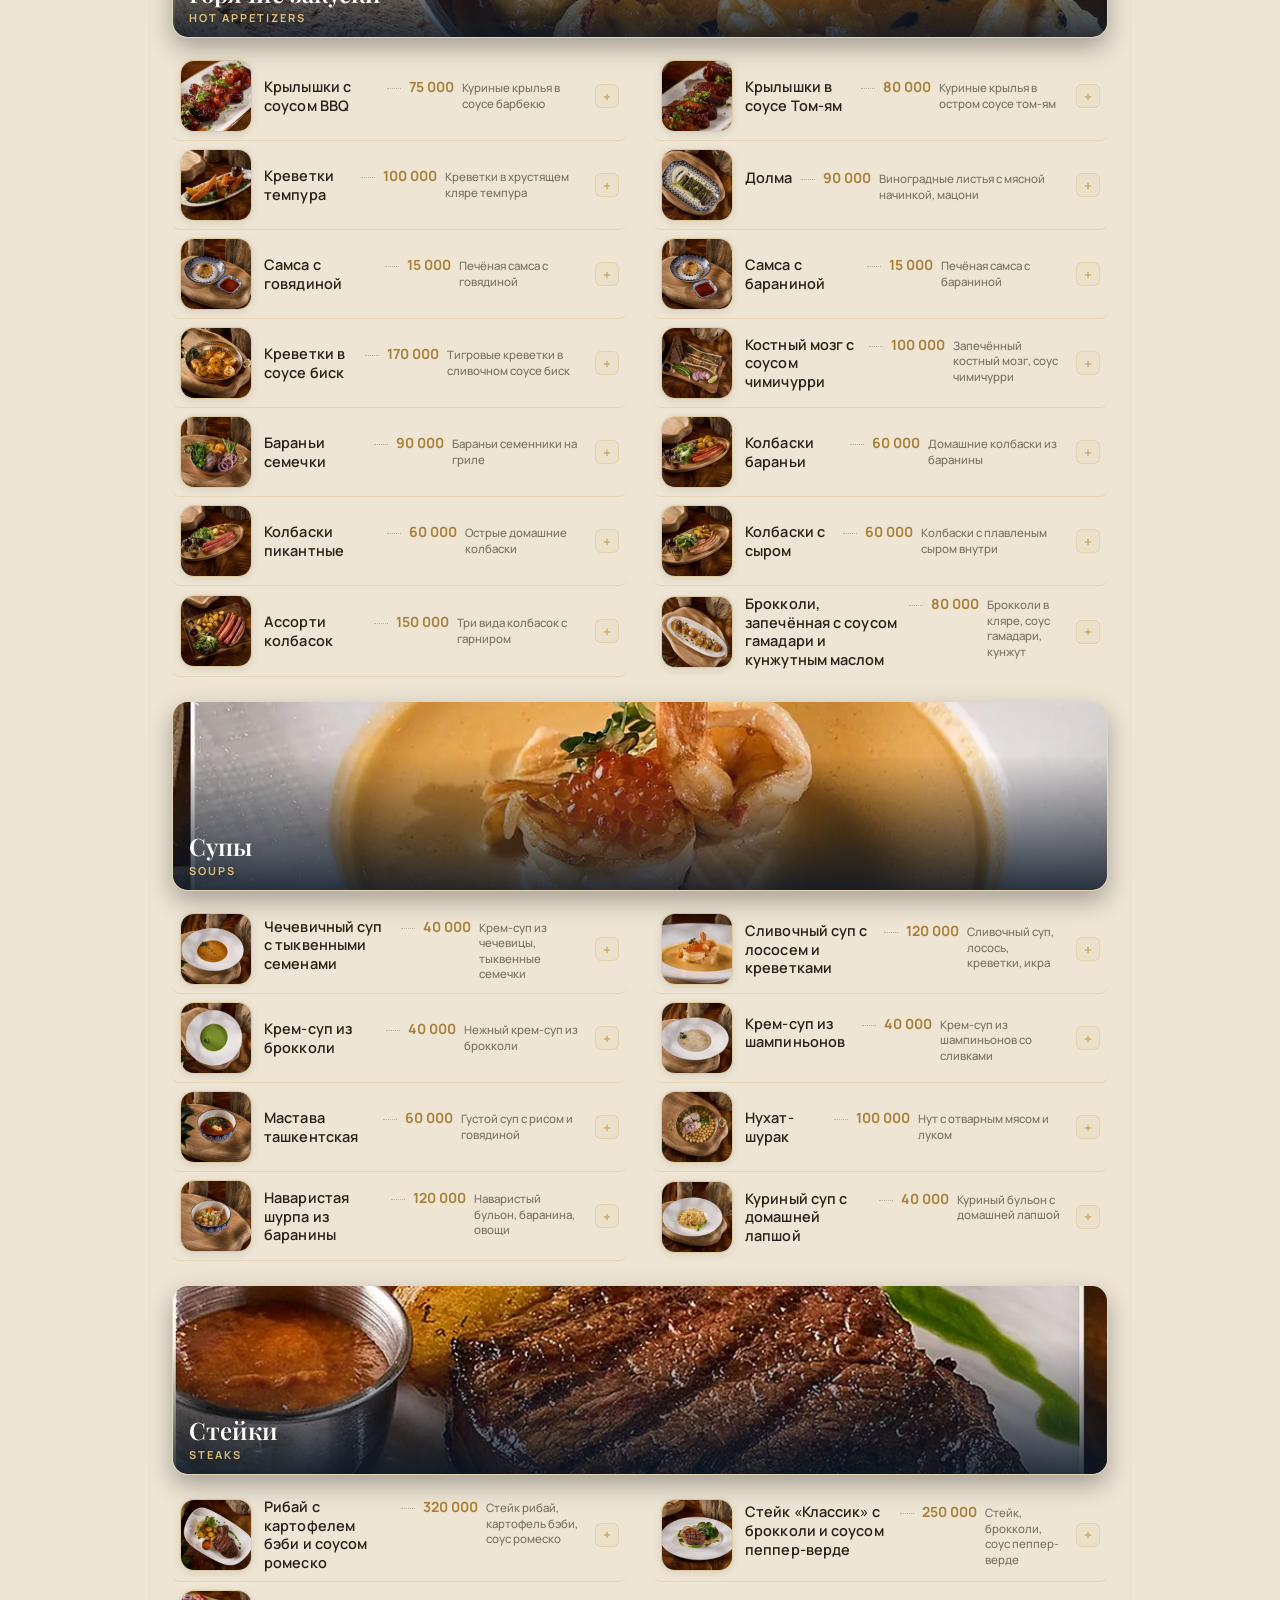
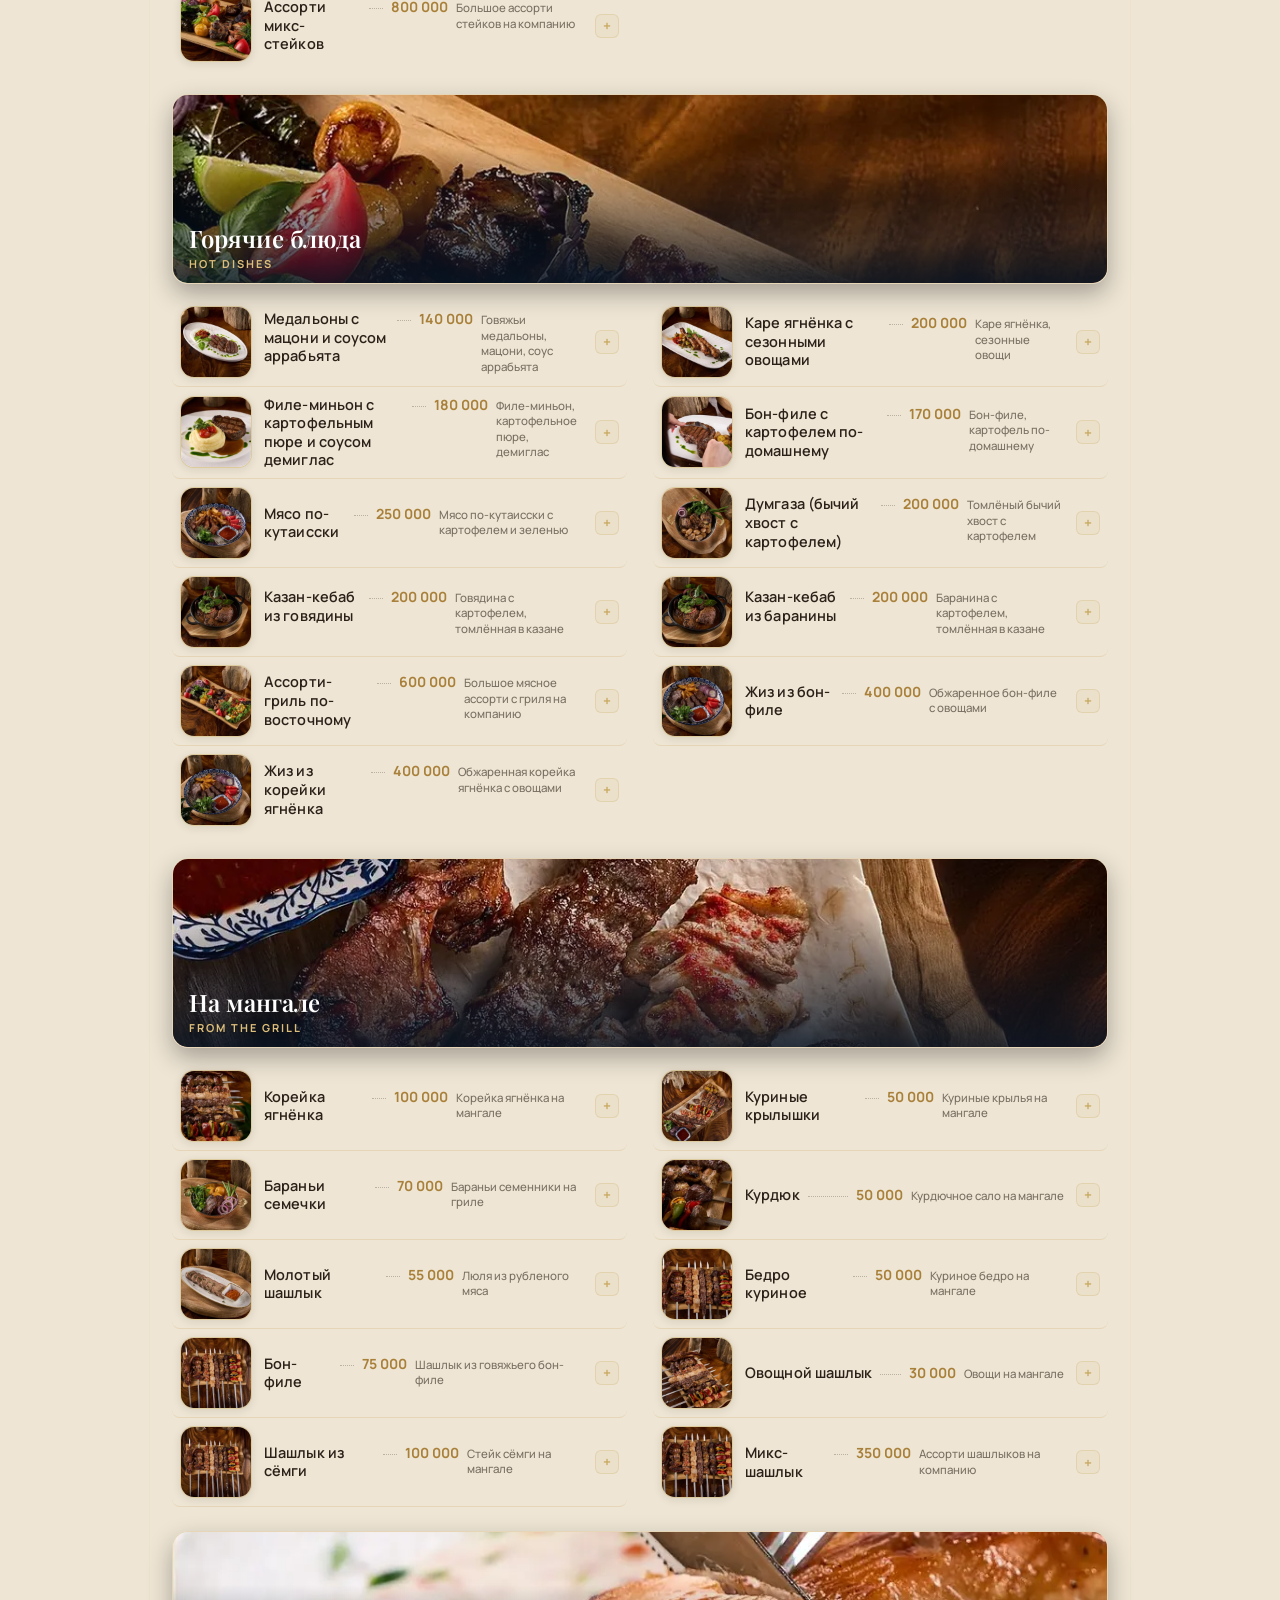
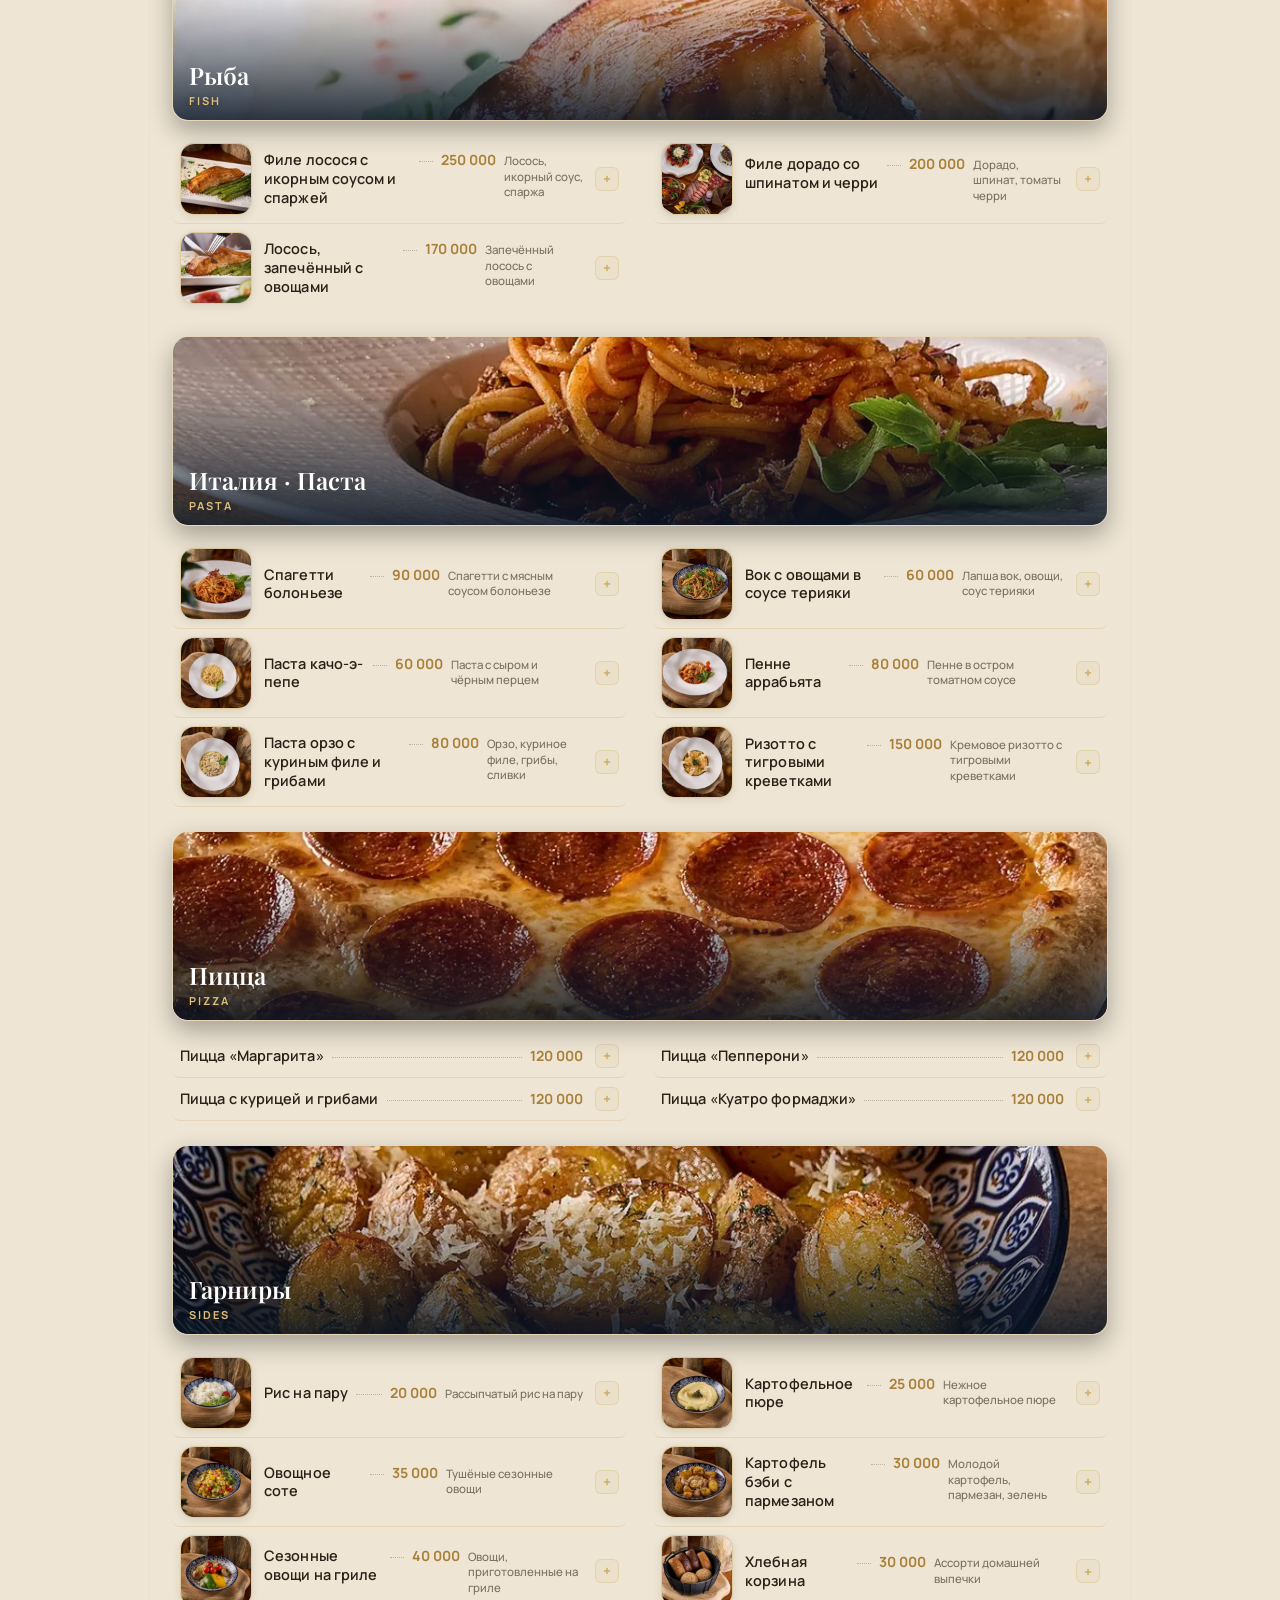
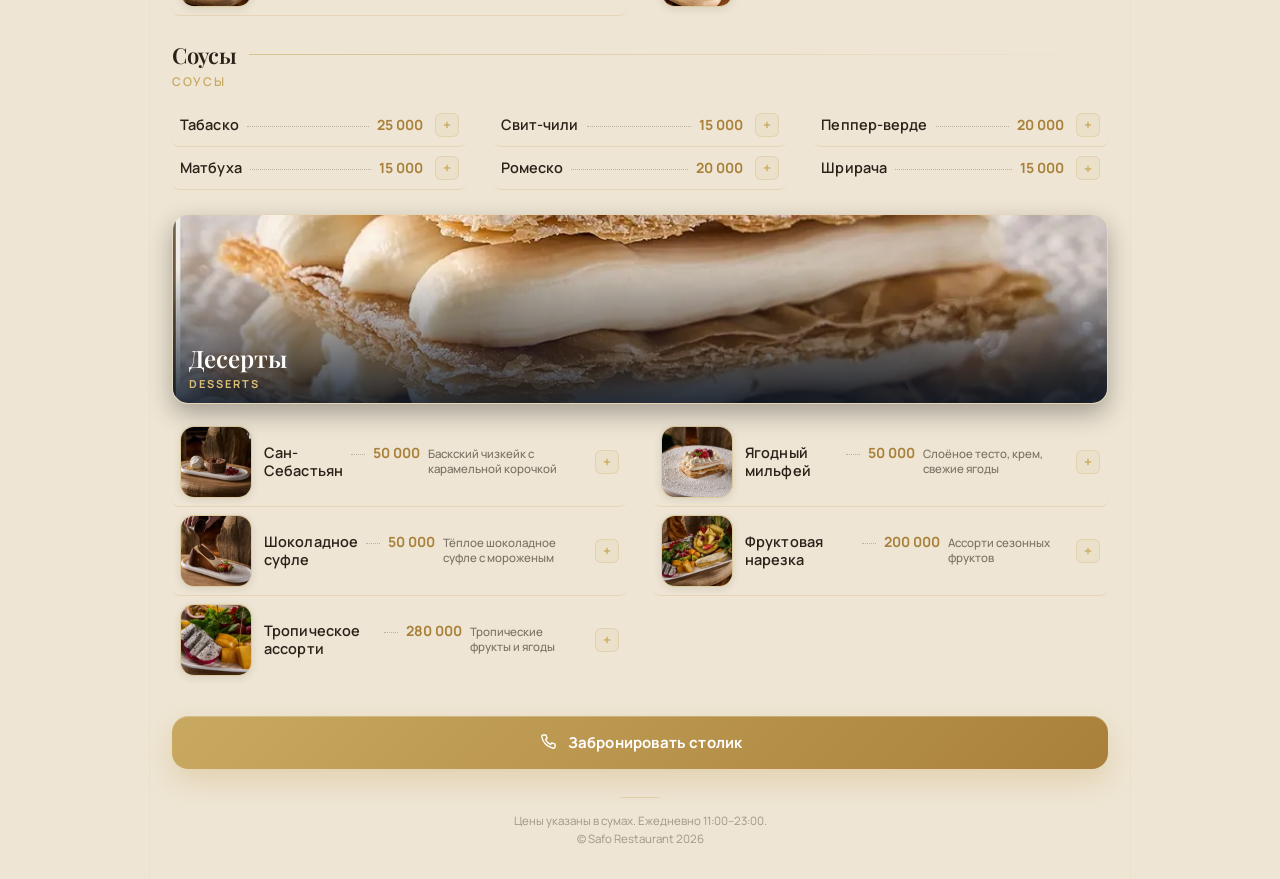
==== commit 2c1951dd: "Add one-line composition under each dish Drafted from the dish names and the photographer's shots, s" ====
--- a/menu/index.html
+++ b/menu/index.html
@@ -129,6 +129,13 @@
     }
     .i-share:active{transform:scale(.9); background:var(--card-press);}
     .i-share svg{width:15px;height:15px;}
+
+
+    .i-desc{
+      display:block; font-size:11.5px; font-weight:500; line-height:1.35;
+      color:var(--ink-dim); margin-top:3px;
+    }
+    @media (max-width:400px){ .item.has-photo .i-desc{width:100%;} }
 
     .i-btn{flex:0 0 auto;width:24px;height:24px;border-radius:6px;border:1px solid rgba(201,169,97,.26);
       background:rgba(201,169,97,.08);color:var(--gold);display:flex;align-items:center;justify-content:center;
@@ -1076,6 +1083,9 @@
 
     var DISH_PHOTOS = {"Омлет с сыром и томатами": "omlet-s-syrom-i-tomatami", "Глазунья из 3-х яиц": "glazunya-iz-3-h-yaic", "Рисовая каша с ягодами": "risovaya-kasha-s-yagodami", "Овсяная каша": "ovsyanaya-kasha", "Английский завтрак": "angliyskiy-zavtrak", "Французский завтрак": "francuzskiy-zavtrak", "Сырники с ягодным соусом": "syrniki-s-yagodnym-sousom", "Шакшука": "shakshuka", "Национальный завтрак-сет": "nacionalnyy-zavtrak-set", "Балтийский сет": "baltiyskiy-set", "Пивная доска": "pivnaya-doska", "Чесночные гренки": "chesnochnye-grenki", "Закуска к пиву": "zakuska-k-pivu", "Ассорти смёрребрёдов": "assorti-smerrebredov", "Свежая нарезка овощей": "svezhaya-narezka-ovoschey", "Домашние маринады": "domashnie-marinady", "Чакка": "chakka", "Язык телячий с соусом ромеско": "yazyk-telyachiy-s-sousom-romesko", "Казы": "kazy", "Сет брускет": "set-brusket", "Буррата с томатами и соусом песто": "burrata-s-tomatami-i-sousom-pesto", "Норвежский лосось с сальсой из манго": "norvezhskiy-losos-s-salsoy-iz-mango", "Вителло Тоннато": "vitello-tonnato", "Ассорти фермерских сыров": "assorti-fermerskih-syrov", "Микс свежих овощей с сыром фета": "miks-svezhih-ovoschey-s-syrom-feta", "Микс-салат с авокадо и тигровыми креветками": "miks-salat-s-avokado-i-tigrovymi-krevetk", "Большой зелёный салат": "bolshoy-zelenyy-salat", "Салатный микс с тунцом": "salatnyy-miks-s-tuncom", "Гриль-салат в печи Josper": "gril-salat-v-pechi-josper", "Цезарь с креветками": "cezar-s-krevetkami", "Цезарь с курицей": "cezar-s-kuricey", "Ачичук": "achichuk", "Чобан-салат": "choban-salat", "Чирокчи": "chirokchi", "Овощной салат с ореховым соусом": "ovoschnoy-salat-s-orehovym-sousom", "Крылышки с соусом BBQ": "krylyshki-s-sousom-bbq", "Крылышки в соусе Том-ям": "krylyshki-v-souse-tom-yam", "Креветки темпура": "krevetki-tempura", "Долма": "dolma", "Самса с говядиной": "samsa-s-govyadinoy", "Самса с бараниной": "samsa-s-baraninoy", "Креветки в соусе биск": "krevetki-v-souse-bisk", "Костный мозг с соусом чимичурри": "kostnyy-mozg-s-sousom-chimichurri", "Бараньи семечки": "barani-semechki", "Колбаски бараньи": "kolbaski-barani", "Колбаски пикантные": "kolbaski-pikantnye", "Колбаски с сыром": "kolbaski-s-syrom", "Ассорти колбасок": "assorti-kolbasok", "Брокколи, запечённая с соусом гамадари и кунжутным маслом": "brokkoli-zapechennaya-s-sousom-gamadari-", "Чечевичный суп с тыквенными семенами": "chechevichnyy-sup-s-tykvennymi-semenami", "Сливочный суп с лососем и креветками": "slivochnyy-sup-s-lososem-i-krevetkami", "Крем-суп из брокколи": "krem-sup-iz-brokkoli", "Крем-суп из шампиньонов": "krem-sup-iz-shampinonov", "Мастава ташкентская": "mastava-tashkentskaya", "Нухат-шурак": "nuhat-shurak", "Наваристая шурпа из баранины": "navaristaya-shurpa-iz-baraniny", "Куриный суп с домашней лапшой": "kurinyy-sup-s-domashney-lapshoy", "Рибай с картофелем бэби и соусом ромеско": "ribay-s-kartofelem-bebi-i-sousom-romesko", "Стейк «Классик» с брокколи и соусом пеппер-верде": "steyk-klassik-s-brokkoli-i-sousom-pepper", "Ассорти микс-стейков": "assorti-miks-steykov", "Медальоны с мацони и соусом аррабьята": "medalony-s-maconi-i-sousom-arrabyata", "Каре ягнёнка с сезонными овощами": "kare-yagnenka-s-sezonnymi-ovoschami", "Филе-миньон с картофельным пюре и соусом демиглас": "file-minon-s-kartofelnym-pyure-i-sousom-", "Бон-филе с картофелем по-домашнему": "bon-file-s-kartofelem-po-domashnemu", "Мясо по-кутаисски": "myaso-po-kutaisski", "Думгаза (бычий хвост с картофелем)": "dumgaza-bychiy-hvost-s-kartofelem", "Казан-кебаб из говядины": "kazan-kebab-iz-govyadiny", "Казан-кебаб из баранины": "kazan-kebab-iz-baraniny", "Ассорти-гриль по-восточному": "assorti-gril-po-vostochnomu", "Жиз из бон-филе": "zhiz-iz-bon-file", "Жиз из корейки ягнёнка": "zhiz-iz-koreyki-yagnenka", "Корейка ягнёнка": "koreyka-yagnenka", "Куриные крылышки": "kurinye-krylyshki", "Курдюк": "kurdyuk", "Молотый шашлык": "molotyy-shashlyk", "Бедро куриное": "bedro-kurinoe", "Бон-филе": "bon-file", "Овощной шашлык": "ovoschnoy-shashlyk", "Шашлык из сёмги": "shashlyk-iz-semgi", "Микс-шашлык": "miks-shashlyk", "Филе лосося с икорным соусом и спаржей": "file-lososya-s-ikornym-sousom-i-sparzhey", "Филе дорадо со шпинатом и черри": "file-dorado-so-shpinatom-i-cherri", "Лосось, запечённый с овощами": "losos-zapechennyy-s-ovoschami", "Спагетти болоньезе": "spagetti-boloneze", "Вок с овощами в соусе терияки": "vok-s-ovoschami-v-souse-teriyaki", "Паста качо-э-пепе": "pasta-kacho-e-pepe", "Пенне аррабьята": "penne-arrabyata", "Паста орзо с куриным филе и грибами": "pasta-orzo-s-kurinym-file-i-gribami", "Ризотто с тигровыми креветками": "rizotto-s-tigrovymi-krevetkami", "Рис на пару": "ris-na-paru", "Картофельное пюре": "kartofelnoe-pyure", "Овощное соте": "ovoschnoe-sote", "Картофель бэби с пармезаном": "kartofel-bebi-s-parmezanom", "Сезонные овощи на гриле": "sezonnye-ovoschi-na-grile", "Хлебная корзина": "hlebnaya-korzina", "Сан-Себастьян": "san-sebastyan", "Ягодный мильфей": "yagodnyy-milfey", "Шоколадное суфле": "shokoladnoe-sufle", "Фруктовая нарезка": "fruktovaya-narezka", "Тропическое ассорти": "tropicheskoe-assorti"};
 
+    // ЧЕРНОВИК описаний — составлены по названиям и фото, требуют вычитки шефом
+    var DISH_DESC = {"Омлет с сыром и томатами": "Воздушный омлет, сыр, свежие томаты, зелень", "Глазунья из 3-х яиц": "Три яйца на сковороде, подаётся с хлебом", "Рисовая каша с ягодами": "Сливочная рисовая каша со свежими ягодами", "Овсяная каша": "Овсяная каша на молоке", "Английский завтрак": "Яйца, сосиски, бекон, томаты, фасоль, тост", "Французский завтрак": "Тост с рукколой и слабосолёной рыбой", "Сырники с ягодным соусом": "Творожные сырники, сметана, ягодный соус", "Шакшука": "Яйца, томлённые в остром томатном соусе, зелень", "Национальный завтрак-сет": "Сет на компанию: закуски, выпечка, варенья, чай", "Балтийский сет": "Сельдь, икра, овощи, чёрный хлеб", "Пивная доска": "Орехи, чипсы, сухарики, сушёный сыр", "Чесночные гренки": "Ржаные гренки с чесноком и соусом", "Чечил фри": "Копчёный сыр чечил во фритюре", "Закуска к пиву": "Большая доска снеков к пиву", "Ассорти смёрребрёдов": "Датские открытые бутерброды с рыбой и икрой", "Свежая нарезка овощей": "Сезонные овощи и зелень", "Домашние маринады": "Соленья и маринады домашнего приготовления", "Чакка": "Домашний кисломолочный сыр с зеленью", "Язык телячий с соусом ромеско": "Отварной телячий язык, соус ромеско", "Казы": "Традиционная конская колбаса", "Сет брускет": "Ассорти брускетт на хрустящем хлебе", "Буррата с томатами и соусом песто": "Сыр буррата, томаты, соус песто", "Норвежский лосось с сальсой из манго": "Слабосолёный лосось, сальса из манго", "Вителло Тоннато": "Тонкая телятина под соусом из тунца и каперсов", "Ассорти фермерских сыров": "Фермерские сыры, орехи, виноград, мёд", "Микс свежих овощей с сыром фета": "Овощи, оливки, сыр фета, оливковое масло", "Микс-салат с авокадо и тигровыми креветками": "Микс салатов, авокадо, тигровые креветки", "Большой зелёный салат": "Зелёные листья, авокадо, свежие овощи", "Салатный микс с тунцом": "Салатный микс, тунец, яйцо, овощи", "Гриль-салат в печи Josper": "Овощи и мясо из печи Josper на салатной подушке", "Цезарь с креветками": "Романо, тигровые креветки, пармезан, соус цезарь", "Цезарь с курицей": "Романо, куриное филе, пармезан, соус цезарь", "Ачичук": "Томаты, лук, острый перец", "Чобан-салат": "Мелко рубленые томаты, огурцы, лук, зелень", "Чирокчи": "Овощной салат по-узбекски с зеленью", "Овощной салат с ореховым соусом": "Свежие овощи под ореховым соусом", "Крылышки с соусом BBQ": "Куриные крылья в соусе барбекю", "Крылышки в соусе Том-ям": "Куриные крылья в остром соусе том-ям", "Креветки темпура": "Креветки в хрустящем кляре темпура", "Долма": "Виноградные листья с мясной начинкой, мацони", "Самса с говядиной": "Печёная самса с говядиной", "Самса с бараниной": "Печёная самса с бараниной", "Креветки в соусе биск": "Тигровые креветки в сливочном соусе биск", "Костный мозг с соусом чимичурри": "Запечённый костный мозг, соус чимичурри", "Бараньи семечки": "Бараньи семенники на гриле", "Колбаски бараньи": "Домашние колбаски из баранины", "Колбаски пикантные": "Острые домашние колбаски", "Колбаски с сыром": "Колбаски с плавленым сыром внутри", "Ассорти колбасок": "Три вида колбасок с гарниром", "Брокколи, запечённая с соусом гамадари и кунжутным маслом": "Брокколи в кляре, соус гамадари, кунжут", "Чечевичный суп с тыквенными семенами": "Крем-суп из чечевицы, тыквенные семечки", "Сливочный суп с лососем и креветками": "Сливочный суп, лосось, креветки, икра", "Крем-суп из брокколи": "Нежный крем-суп из брокколи", "Крем-суп из шампиньонов": "Крем-суп из шампиньонов со сливками", "Мастава ташкентская": "Густой суп с рисом и говядиной", "Нухат-шурак": "Нут с отварным мясом и луком", "Наваристая шурпа из баранины": "Наваристый бульон, баранина, овощи", "Куриный суп с домашней лапшой": "Куриный бульон с домашней лапшой", "Рибай с картофелем бэби и соусом ромеско": "Стейк рибай, картофель бэби, соус ромеско", "Стейк «Классик» с брокколи и соусом пеппер-верде": "Стейк, брокколи, соус пеппер-верде", "Ассорти микс-стейков": "Большое ассорти стейков на компанию", "Медальоны с мацони и соусом аррабьята": "Говяжьи медальоны, мацони, соус аррабьята", "Каре ягнёнка с сезонными овощами": "Каре ягнёнка, сезонные овощи", "Филе-миньон с картофельным пюре и соусом демиглас": "Филе-миньон, картофельное пюре, демиглас", "Бон-филе с картофелем по-домашнему": "Бон-филе, картофель по-домашнему", "Мясо по-кутаисски": "Мясо по-кутаисски с картофелем и зеленью", "Думгаза (бычий хвост с картофелем)": "Томлёный бычий хвост с картофелем", "Казан-кебаб из говядины": "Говядина с картофелем, томлённая в казане", "Казан-кебаб из баранины": "Баранина с картофелем, томлённая в казане", "Ассорти-гриль по-восточному": "Большое мясное ассорти с гриля на компанию", "Жиз из бон-филе": "Обжаренное бон-филе с овощами", "Жиз из корейки ягнёнка": "Обжаренная корейка ягнёнка с овощами", "Корейка ягнёнка": "Корейка ягнёнка на мангале", "Куриные крылышки": "Куриные крылья на мангале", "Курдюк": "Курдючное сало на мангале", "Молотый шашлык": "Люля из рубленого мяса", "Бедро куриное": "Куриное бедро на мангале", "Бон-филе": "Шашлык из говяжьего бон-филе", "Овощной шашлык": "Овощи на мангале", "Шашлык из сёмги": "Стейк сёмги на мангале", "Микс-шашлык": "Ассорти шашлыков на компанию", "Филе лосося с икорным соусом и спаржей": "Лосось, икорный соус, спаржа", "Филе дорадо со шпинатом и черри": "Дорадо, шпинат, томаты черри", "Лосось, запечённый с овощами": "Запечённый лосось с овощами", "Спагетти болоньезе": "Спагетти с мясным соусом болоньезе", "Вок с овощами в соусе терияки": "Лапша вок, овощи, соус терияки", "Паста качо-э-пепе": "Паста с сыром и чёрным перцем", "Пенне аррабьята": "Пенне в остром томатном соусе", "Паста орзо с куриным филе и грибами": "Орзо, куриное филе, грибы, сливки", "Ризотто с тигровыми креветками": "Кремовое ризотто с тигровыми креветками", "Рис на пару": "Рассыпчатый рис на пару", "Картофельное пюре": "Нежное картофельное пюре", "Овощное соте": "Тушёные сезонные овощи", "Картофель бэби с пармезаном": "Молодой картофель, пармезан, зелень", "Сезонные овощи на гриле": "Овощи, приготовленные на гриле", "Хлебная корзина": "Ассорти домашней выпечки", "Сан-Себастьян": "Баскский чизкейк с карамельной корочкой", "Ягодный мильфей": "Слоёное тесто, крем, свежие ягоды", "Шоколадное суфле": "Тёплое шоколадное суфле с мороженым", "Фруктовая нарезка": "Ассорти сезонных фруктов", "Тропическое ассорти": "Тропические фрукты и ягоды"};
+
     // ===== 1. Динамическое оборачивание элементов блюд =====
     // Преобразует разметку, оборачивая тексты блюда в i-txt и добавляя интерактивную кнопку +
     document.querySelectorAll('.item').forEach(function(itemEl) {
@@ -1091,6 +1101,15 @@
         txtWrap.appendChild(nameEl);
         if (leadEl) txtWrap.appendChild(leadEl);
         txtWrap.appendChild(priceEl);
+
+        // короткое описание состава под названием
+        var dsc = DISH_DESC[nameEl.getAttribute('data-origin') || nameEl.textContent.trim()];
+        if (dsc) {
+          var dEl = document.createElement('span');
+          dEl.className = 'i-desc';
+          dEl.textContent = dsc;
+          txtWrap.appendChild(dEl);
+        }
         
         var btn = document.createElement('div');
         btn.className = 'i-btn';
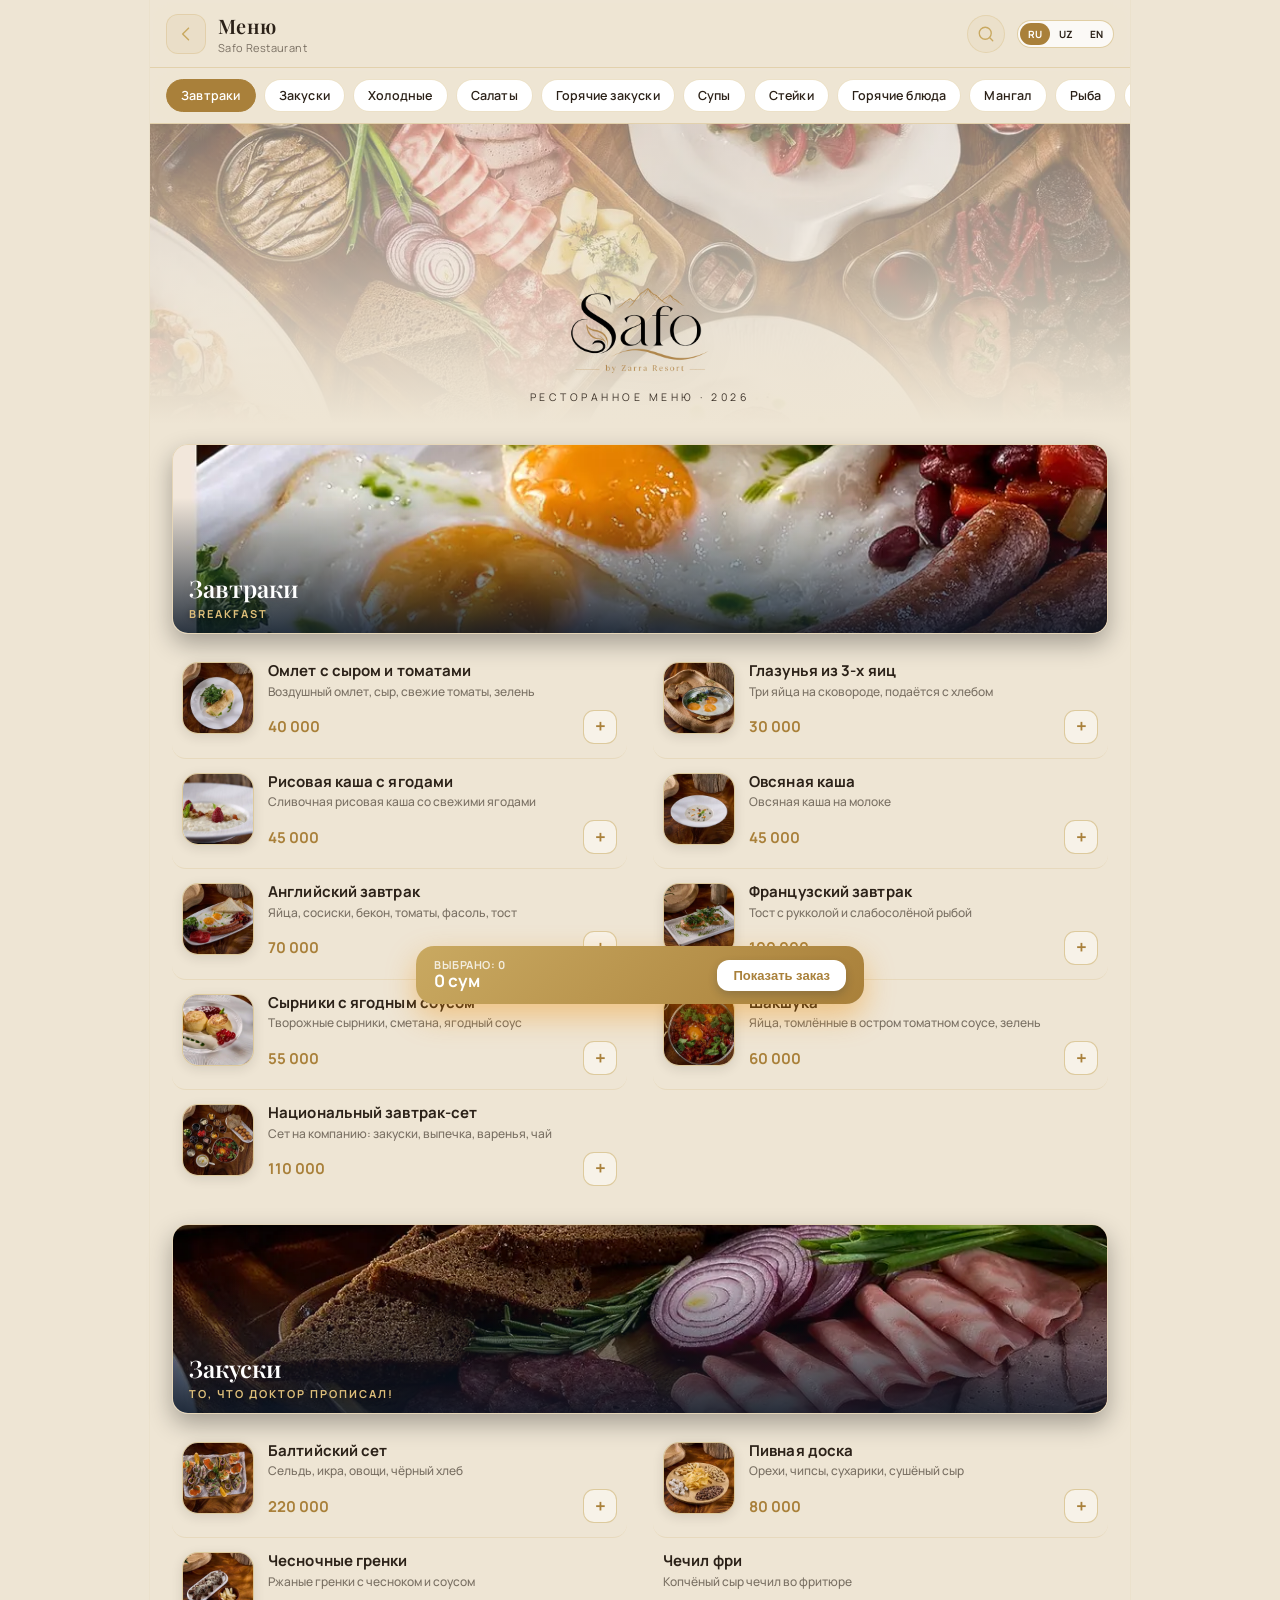
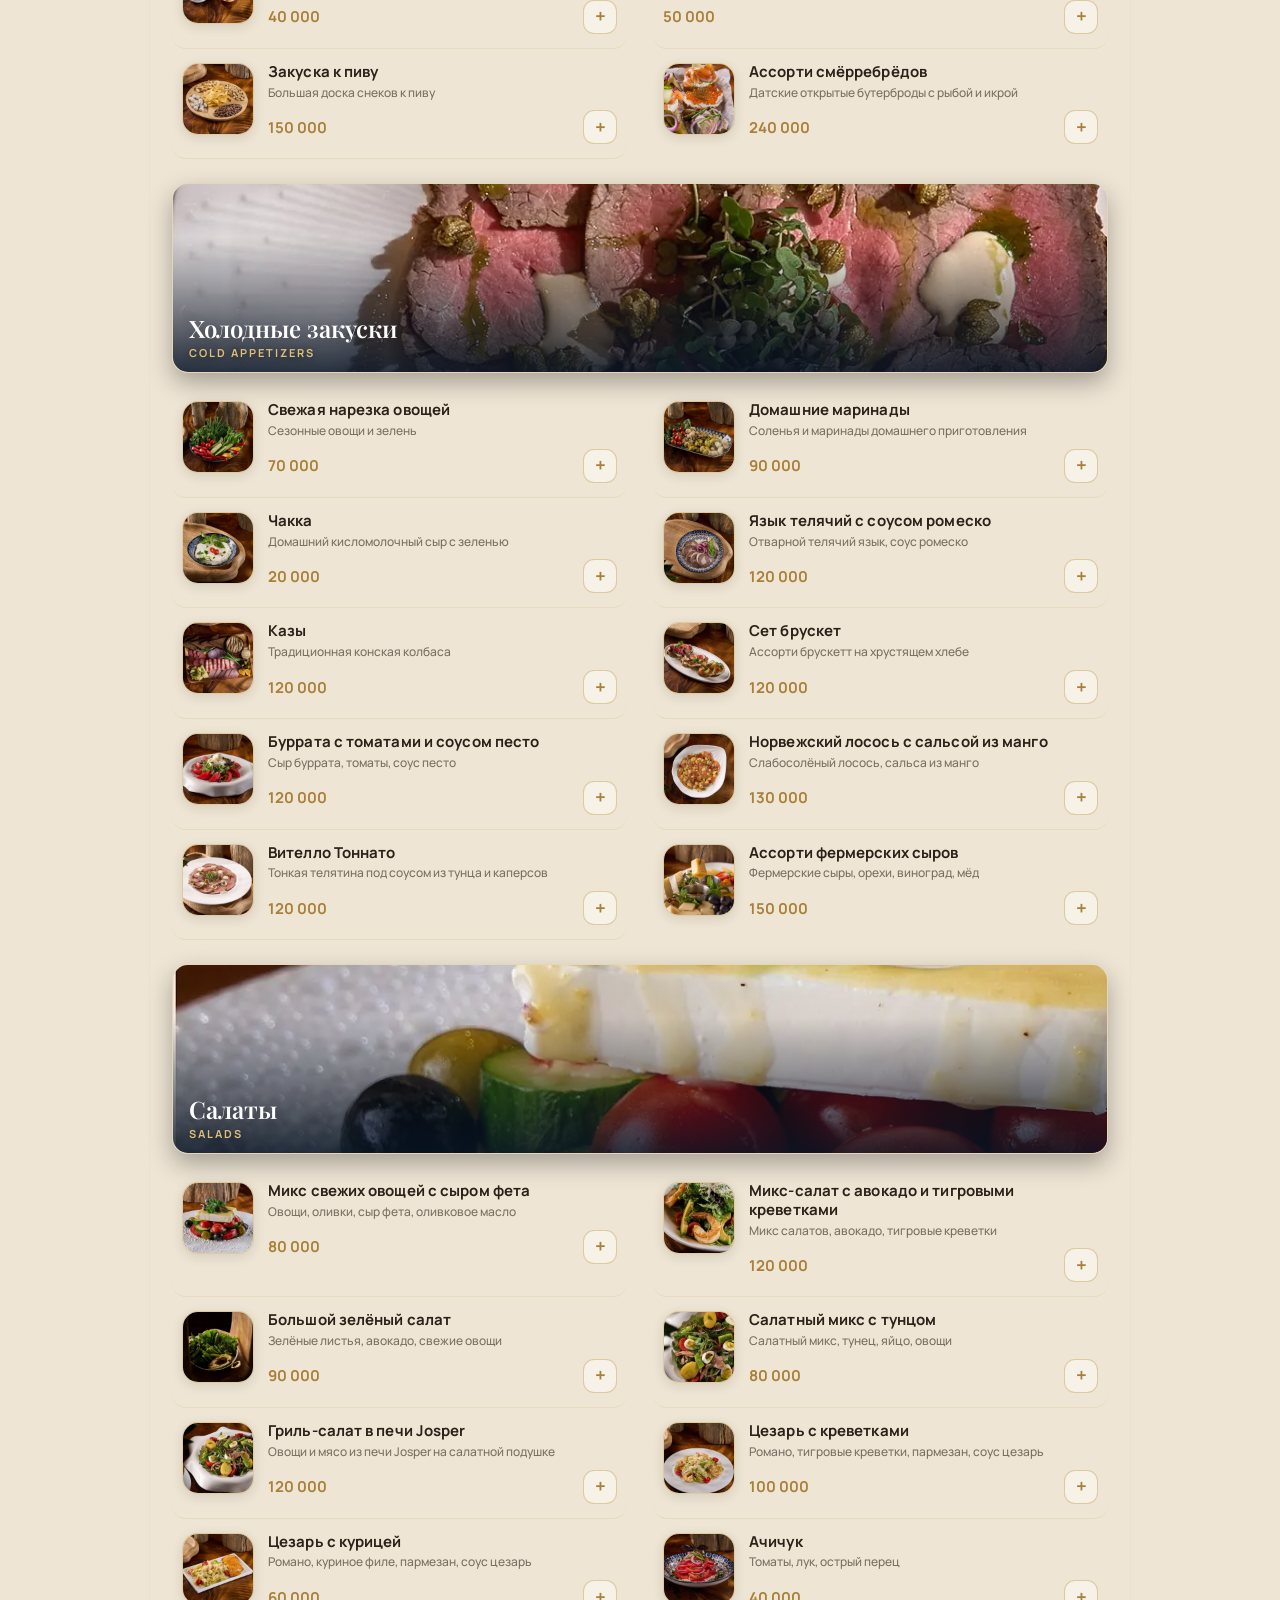
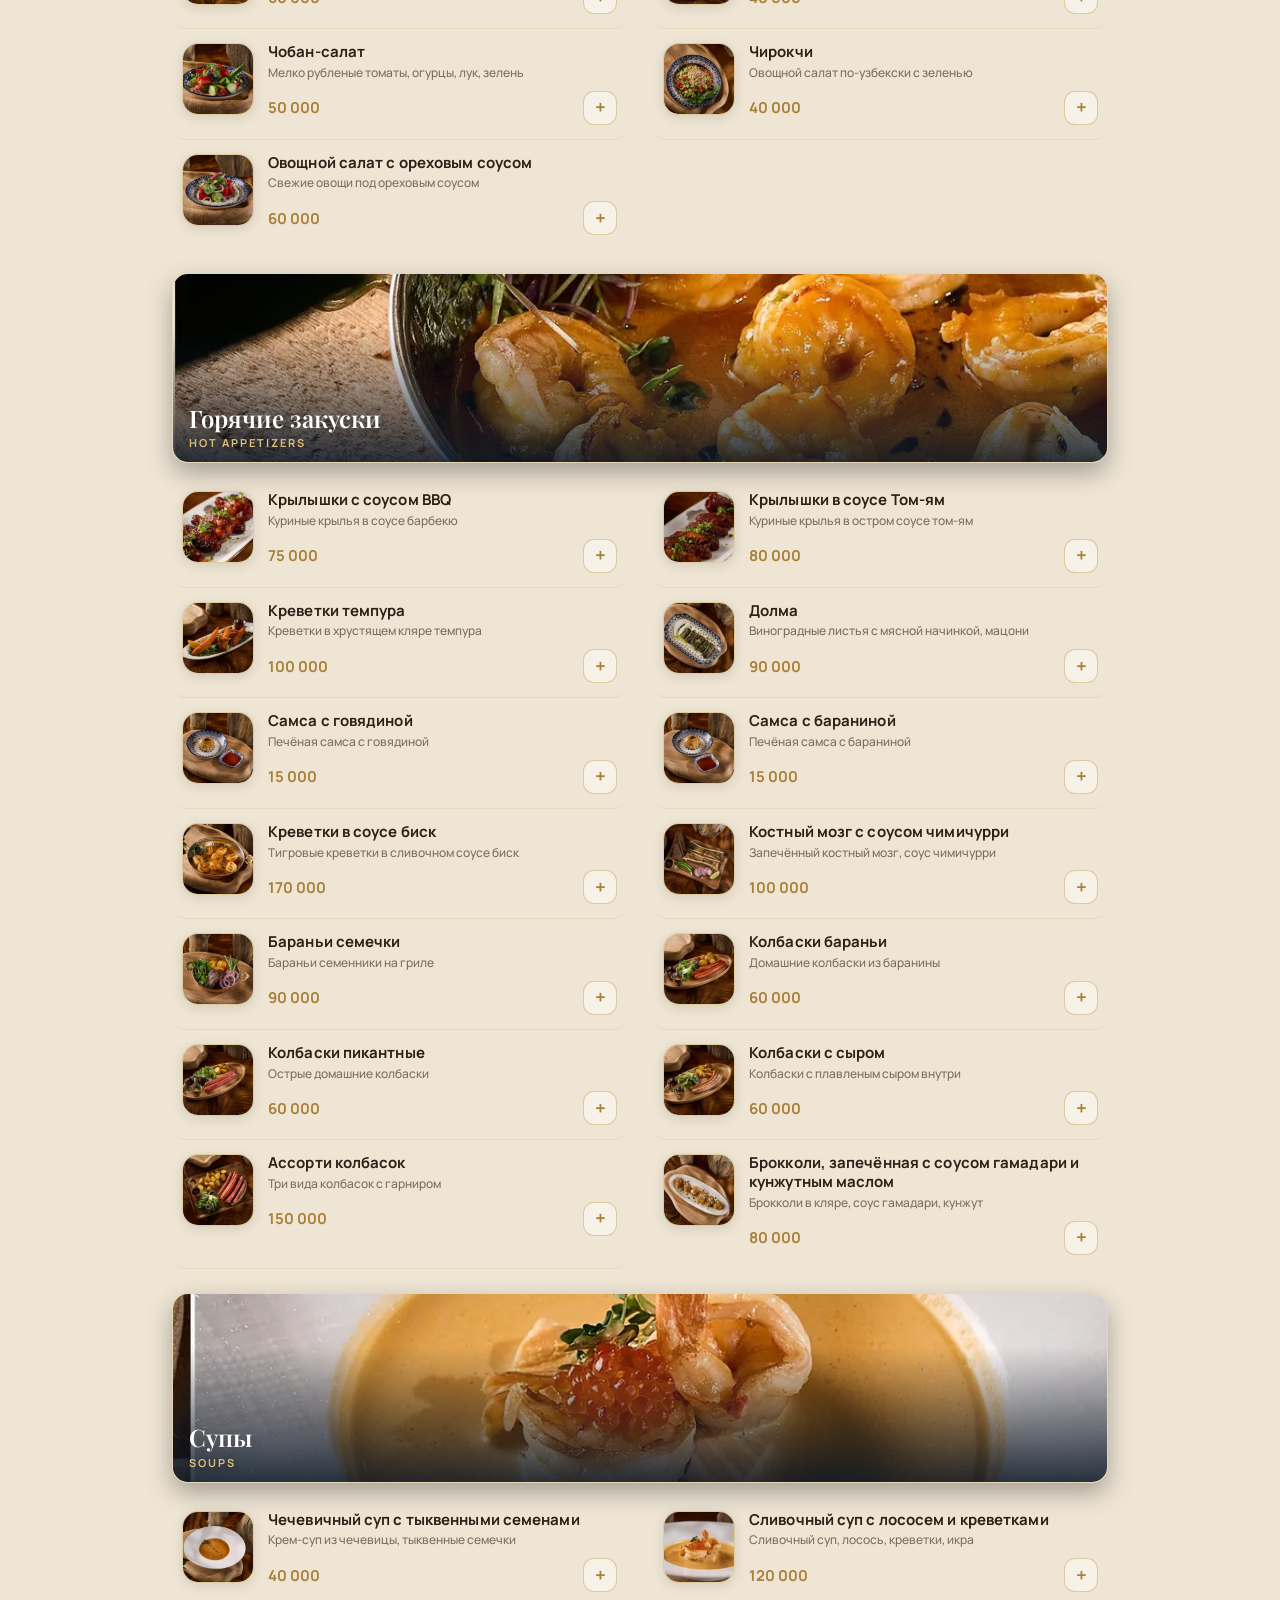
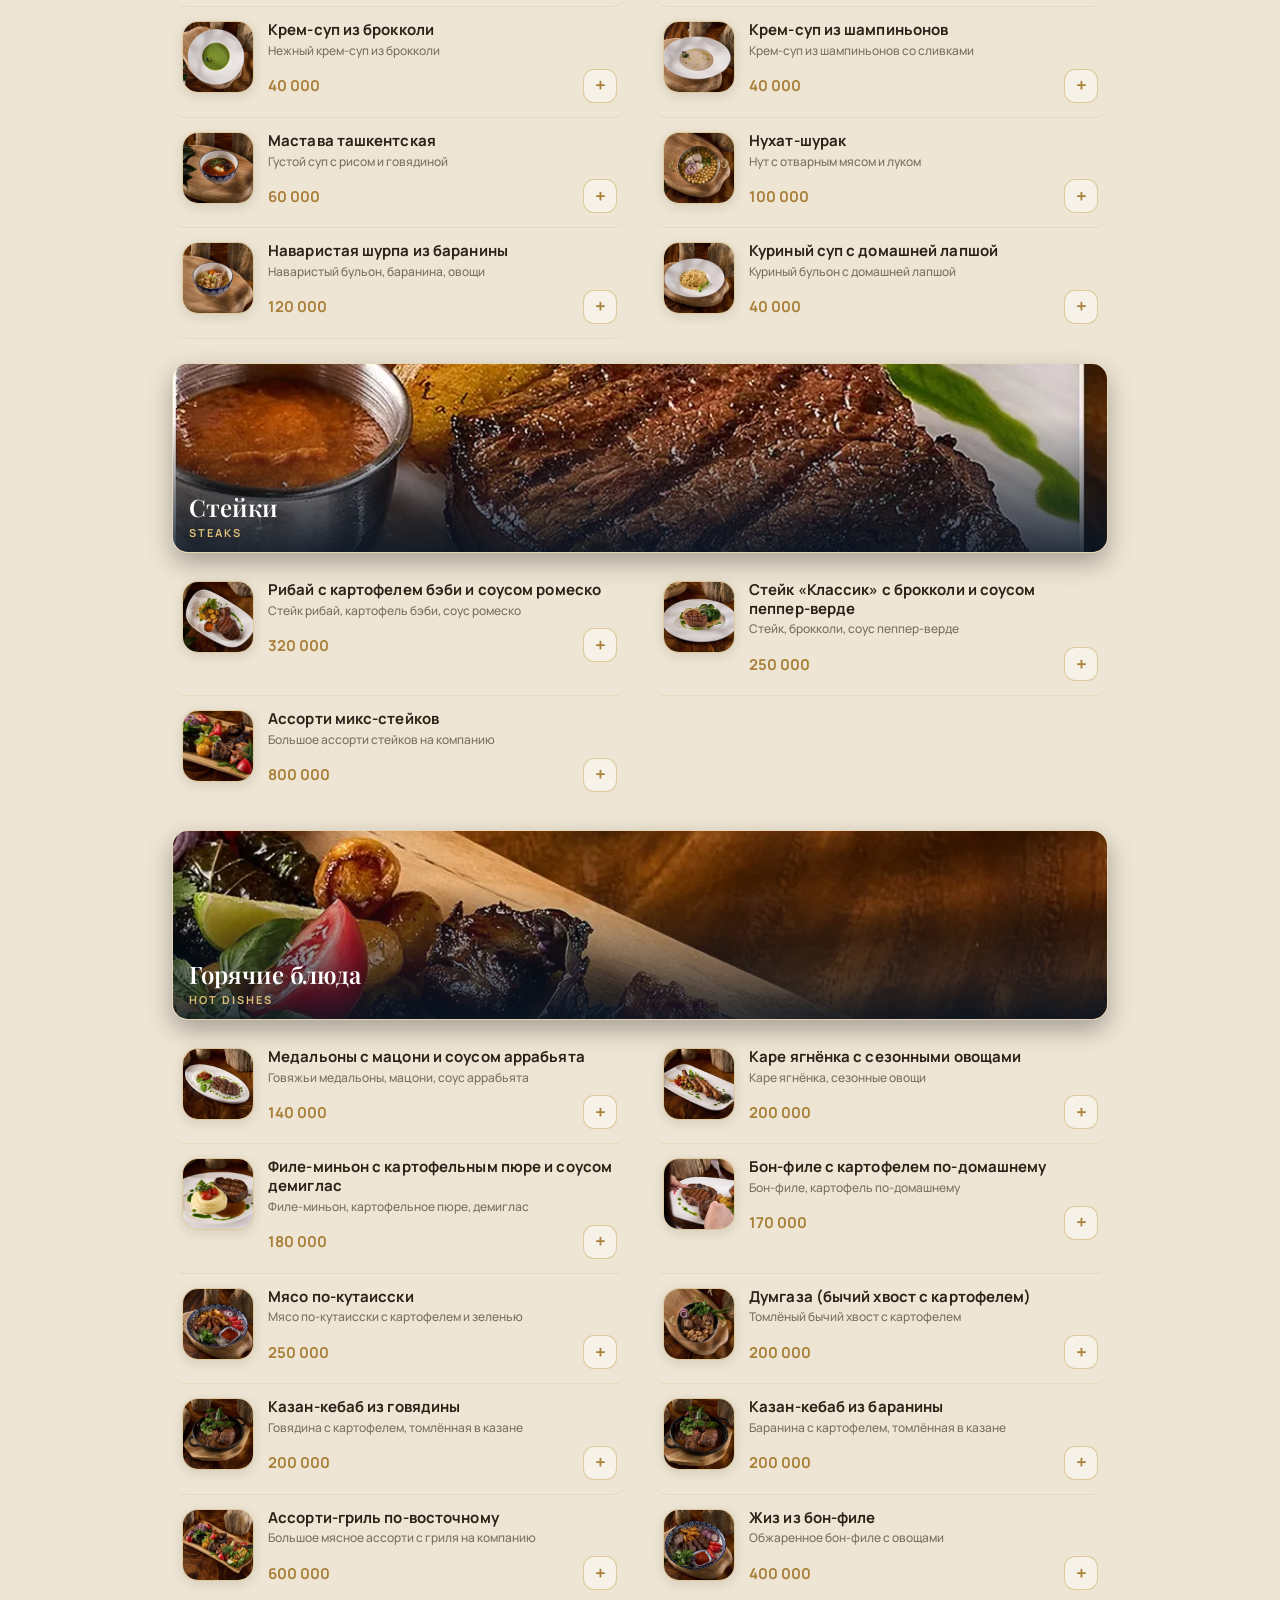
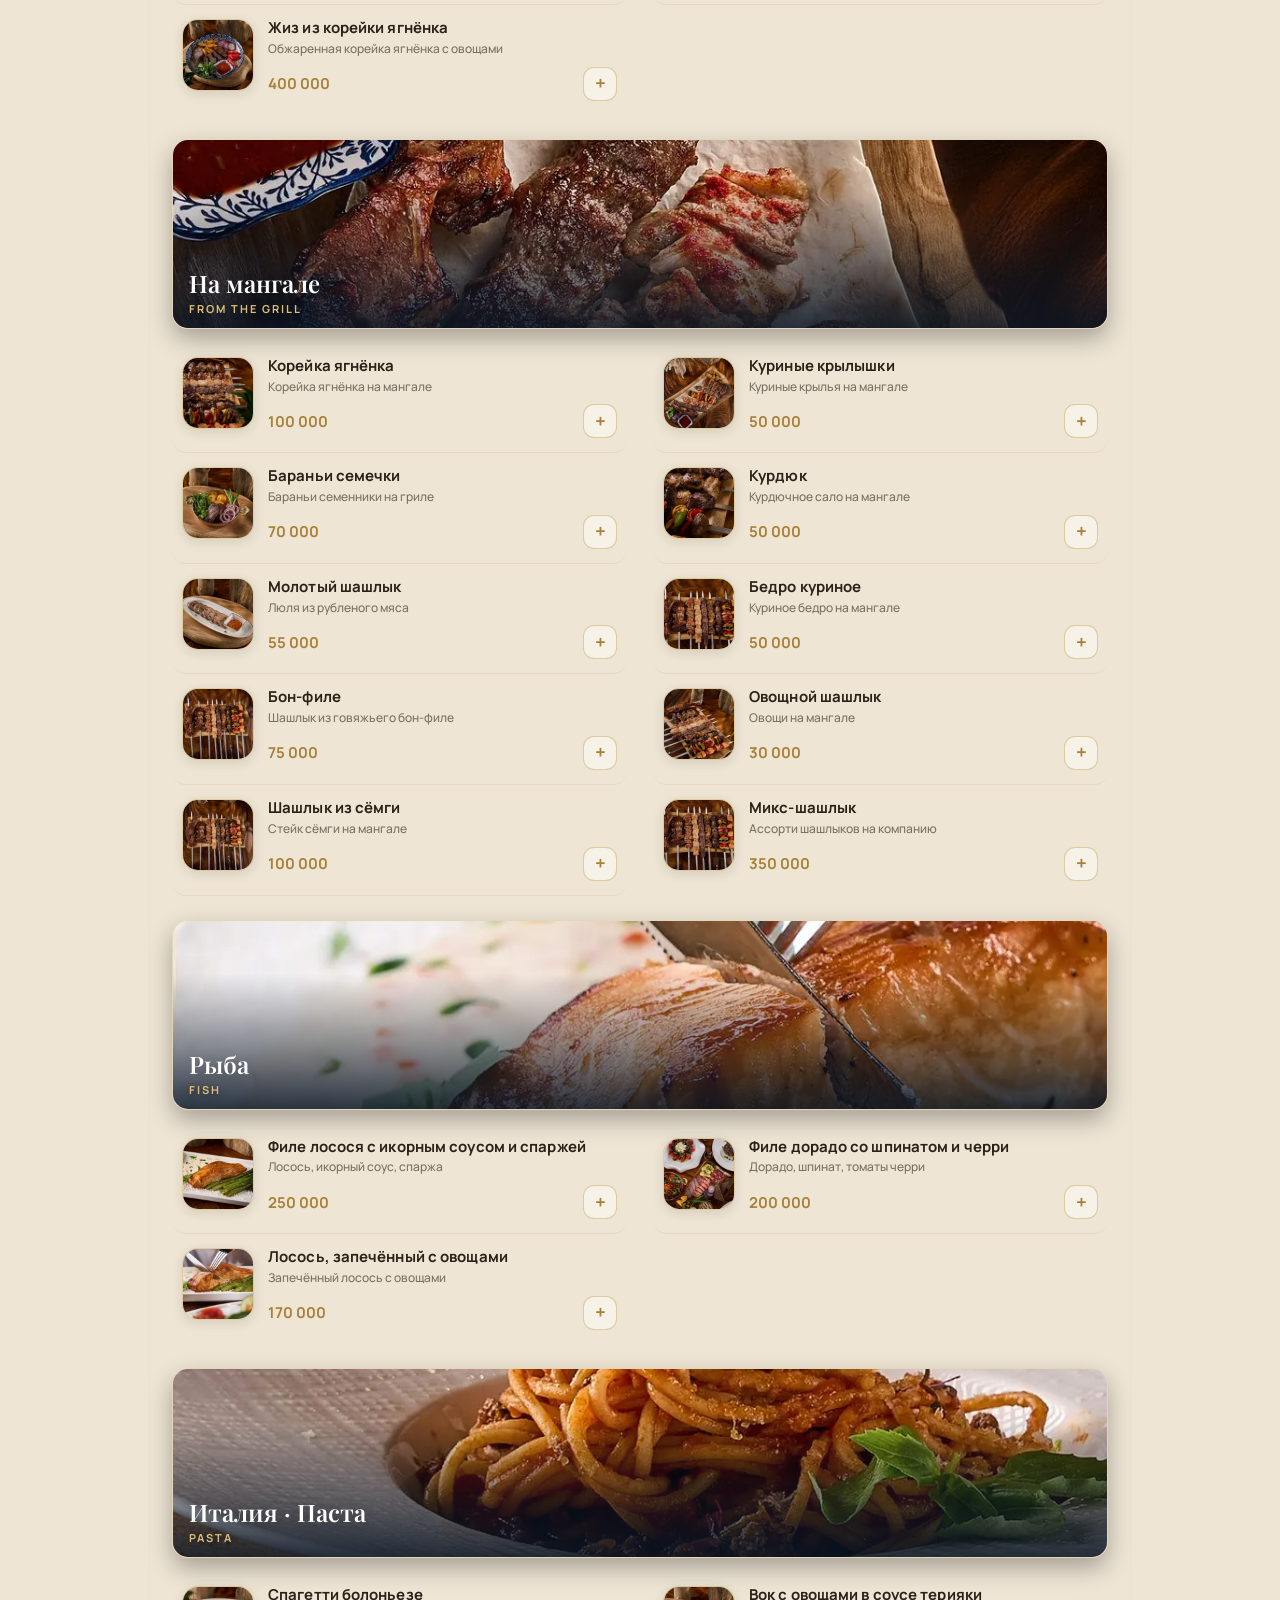
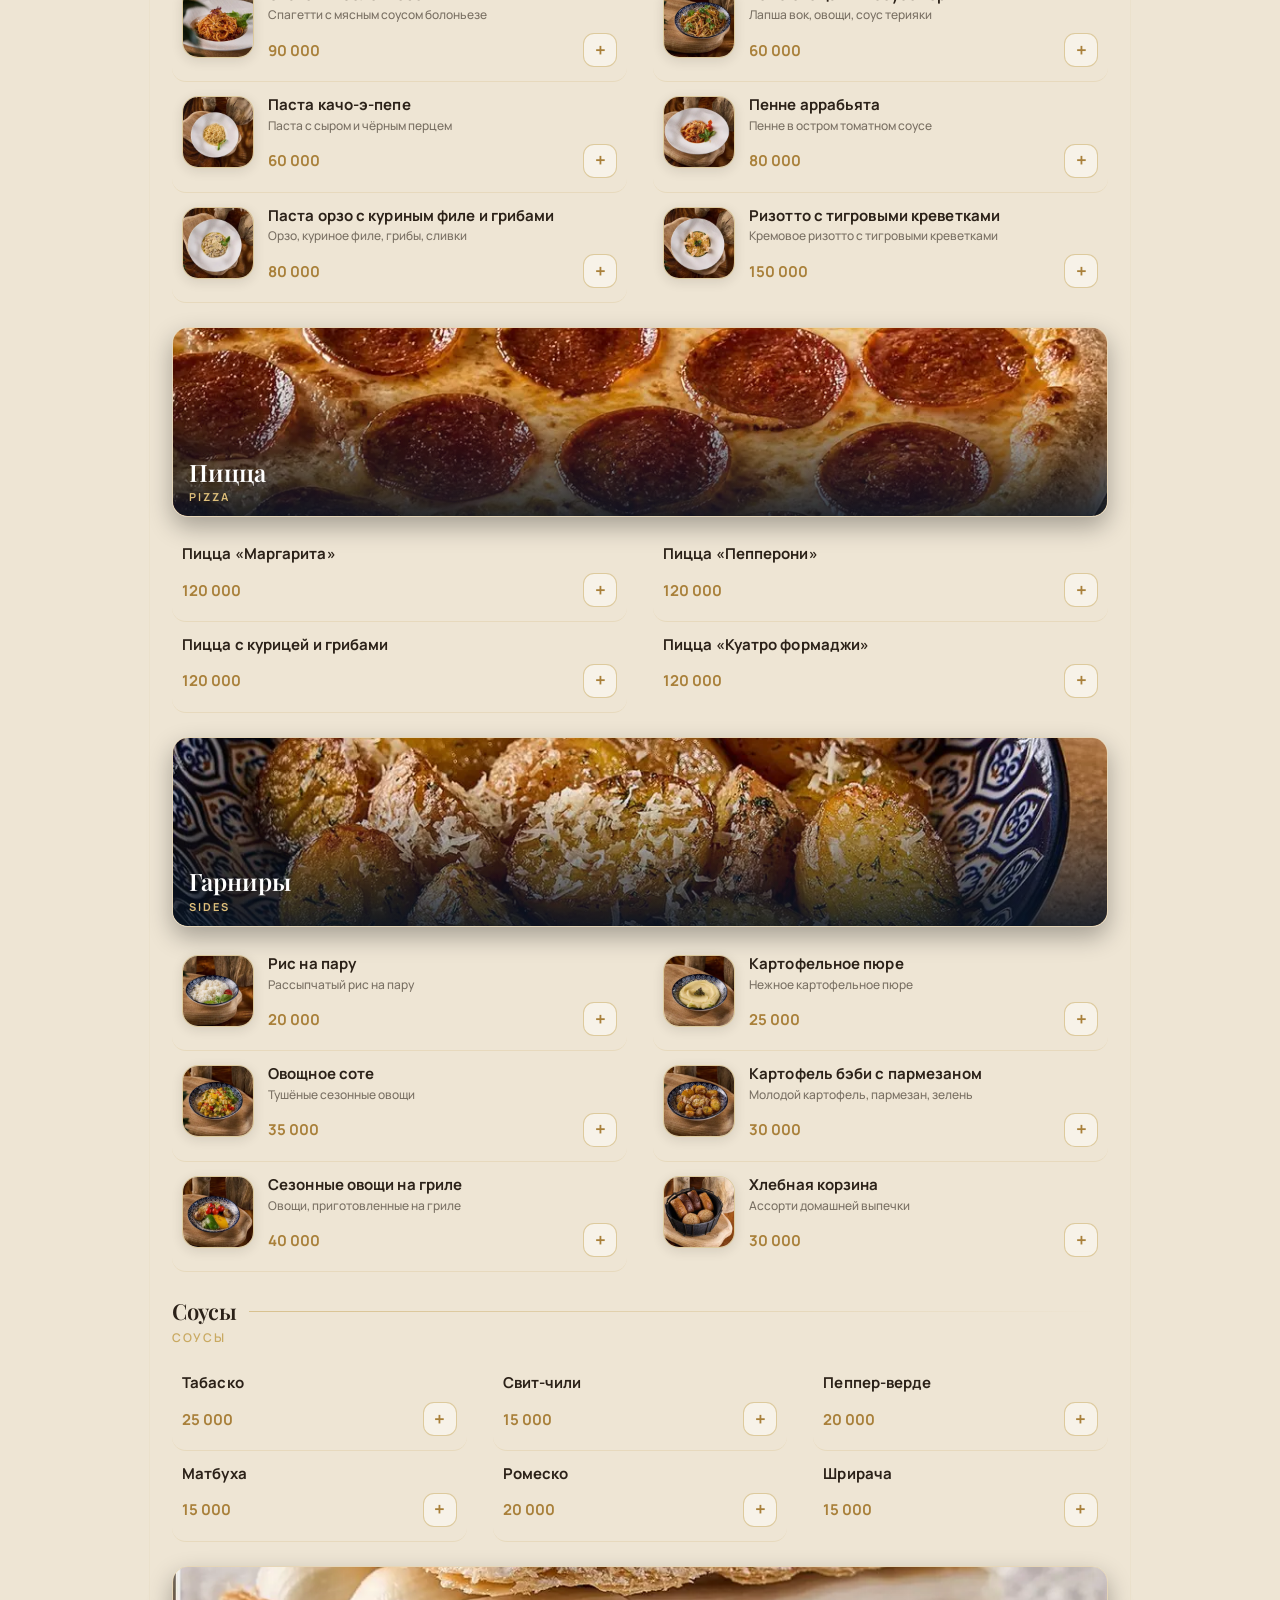
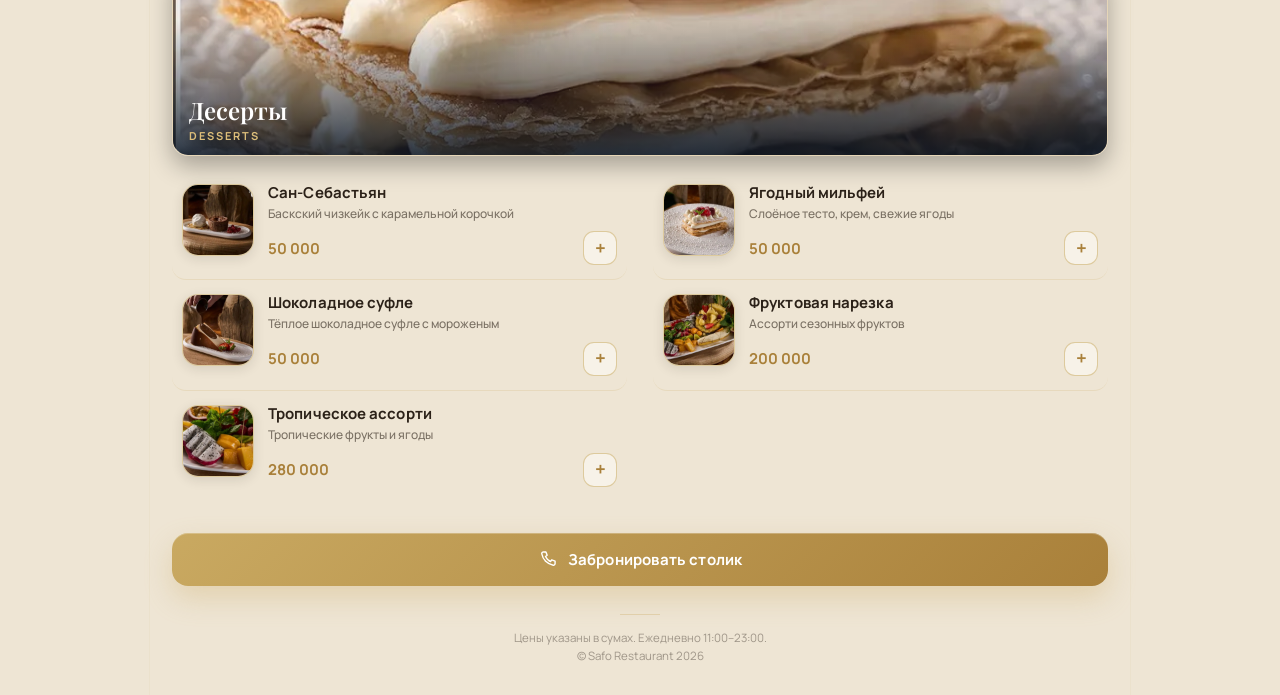
==== commit 3ea117b4: "Rebuild the dish card and add quantities The row had grown to seven elements — photo, name, dotted l" ====
--- a/menu/index.html
+++ b/menu/index.html
@@ -110,79 +110,57 @@
     .cat-title::after{content:"";flex:1;height:1px;background:linear-gradient(90deg,var(--gold),transparent);opacity:.6;}
     .cat-em{font-size:12px;color:var(--gold);text-transform:uppercase;letter-spacing:2px;margin:0 0 14px;font-weight:600;}
 
-    .item{display:flex;align-items:center;gap:12px;padding:9px 8px;border-bottom:1px solid rgba(201,169,97,.25);
-      cursor:pointer;-webkit-tap-highlight-color:transparent;transition:background .16s ease, padding .16s ease;border-radius:8px;}
+    /* ---- Карточка блюда: фото крупно, иерархия название → описание → цена ---- */
+    .item{
+      display:flex; align-items:flex-start; gap:14px;
+      padding:14px 10px; border-bottom:1px solid rgba(201,169,97,.20);
+      cursor:default; -webkit-tap-highlight-color:transparent;
+      border-radius:14px; transition:background .16s ease;
+    }
     .item:last-child{border-bottom:0;}
-    .item.selected{background:rgba(201,169,97,.08);padding-left:12px;padding-right:12px;}
-    .i-txt{flex:1 1 auto;display:flex;align-items:baseline;gap:8px;min-width:0;}
-    .i-name{font-size:14.5px;font-weight:600;letter-spacing:.1px;line-height:1.28;}
-    .i-lead{flex:1 1 auto;border-bottom:1px dotted rgba(43,33,24,.26);transform:translateY(-3px);min-width:14px;}
-    .i-price{flex:0 0 auto;font-size:14px;font-weight:700;color:var(--gold-deep);white-space:nowrap;}
-    
-
-    .i-share{
-      flex:0 0 auto; width:30px; height:30px; border-radius:8px;
+    .item.selected{background:rgba(201,169,97,.10);}
+    .i-thumb{
+      flex:0 0 auto; width:88px; height:88px; border-radius:16px;
+      object-fit:cover; display:block; cursor:zoom-in;
+      border:1px solid var(--gold-line); background:var(--bg-soft);
+      box-shadow:0 3px 12px rgba(43,33,24,.12);
+      transition:transform .18s cubic-bezier(.22,.61,.36,1);
+    }
+    .i-thumb:active{transform:scale(.95);}
+    .i-txt{flex:1 1 auto; min-width:0; display:flex; flex-direction:column; gap:3px;}
+    .i-name{font-size:15px; font-weight:700; line-height:1.25; letter-spacing:.1px;}
+    .i-desc{
+      font-size:12px; font-weight:500; line-height:1.4; color:var(--ink-dim);
+      display:-webkit-box; -webkit-line-clamp:2; -webkit-box-orient:vertical; overflow:hidden;
+    }
+    .i-price{font-size:15px; font-weight:700; color:var(--gold-deep); white-space:nowrap;}
+    /* цена и степпер — в одну строку внизу, чтобы название занимало всю ширину */
+    .i-foot{display:flex; align-items:center; justify-content:space-between; gap:10px; margin-top:6px;}
+    .i-lead{display:none;}                       /* пунктир — приём печатного меню, тут лишний */
+
+    /* ---- Степпер количества ---- */
+    .i-qty{flex:0 0 auto; display:flex; align-items:center;}
+    .i-btn{
+      width:34px; height:34px; border-radius:11px;
+      border:1px solid var(--gold-line); background:var(--bg-soft); color:var(--gold-deep);
       display:flex; align-items:center; justify-content:center;
-      border:1px solid var(--gold-line); background:transparent;
-      color:var(--gold-deep); cursor:pointer; -webkit-tap-highlight-color:transparent;
-      transition:background .16s ease, transform .1s ease;
-    }
-    .i-share:active{transform:scale(.9); background:var(--card-press);}
-    .i-share svg{width:15px;height:15px;}
-
-
-    .i-desc{
-      display:block; font-size:11.5px; font-weight:500; line-height:1.35;
-      color:var(--ink-dim); margin-top:3px;
-    }
-    @media (max-width:400px){ .item.has-photo .i-desc{width:100%;} }
-
-    .i-btn{flex:0 0 auto;width:24px;height:24px;border-radius:6px;border:1px solid rgba(201,169,97,.26);
-      background:rgba(201,169,97,.08);color:var(--gold);display:flex;align-items:center;justify-content:center;
-      transition:all .18s ease;font-weight:700;font-size:14px;user-select:none;}
-    .item.selected .i-btn{background:var(--gold-deep);color:#fff;border-color:var(--gold-deep);transform:scale(1.08);}
-
-    /* Соусы: на телефоне — одна колонка. Две только когда реально хватает
-       места: 1fr не сжимается уже своего содержимого (~190px на строку:
-       название + неразрывная цена + кнопка), поэтому на узком экране две
-       колонки распирали страницу и уводили её вбок. */
-
-
-    /* скелетон: мерцание в рамке, пока фото не загрузилось */
-    @keyframes shimmer{ from{background-position:200% 0;} to{background-position:-200% 0;} }
-    .i-thumb, .cat-hero img{
-      background-image:linear-gradient(100deg,
-        var(--bg-soft) 28%, rgba(255,255,255,.9) 48%, var(--bg-soft) 68%);
-      background-size:200% 100%;
-      background-color:var(--bg-soft);
-      animation:shimmer 1.3s linear infinite;
-    }
-    .i-thumb.is-loaded, .cat-hero img.is-loaded{
-      animation:none; background-image:none;
-    }
-    @media (prefers-reduced-motion:reduce){
-      .i-thumb, .cat-hero img{animation:none;}
-    }
-
-    /* фото блюда в строке меню */
-    .i-thumb{
-      flex:0 0 auto; width:64px; height:64px; border-radius:14px;
-      object-fit:cover; display:block; cursor:zoom-in;
-      border:1px solid var(--gold-line);
-      background:var(--bg-soft);
-      box-shadow:0 2px 8px rgba(43,33,24,.10);
-      transition:transform .18s cubic-bezier(.22,.61,.36,1), box-shadow .18s ease;
-    }
-    .i-thumb:active{transform:scale(.94);}
-    @media (hover:hover){ .i-thumb:hover{transform:scale(1.06);box-shadow:0 6px 16px rgba(43,33,24,.20);} }
-    .item.has-photo{padding-top:8px;padding-bottom:8px;}
-    @media (max-width:400px){
-      .item.has-photo .i-txt{flex-wrap:wrap;}
-      .item.has-photo .i-lead{display:none;}
-      .item.has-photo .i-price{width:100%;margin-top:2px;}
-    }
-    /* строки без фото выравниваем под те, что с фото */
-    .cat--compact .i-thumb{display:none;}
+      font-weight:700; font-size:19px; line-height:1; cursor:pointer; user-select:none;
+      -webkit-tap-highlight-color:transparent;
+      transition:transform .1s ease, background .16s ease;
+    }
+    .i-btn:active{transform:scale(.9);}
+    .i-stepper{
+      display:flex; align-items:center; gap:2px;
+      border:1px solid var(--gold-deep); border-radius:11px; background:var(--bg-soft);
+      overflow:hidden;
+    }
+    .i-stepper button{
+      width:32px; height:34px; border:0; background:transparent; color:var(--gold-deep);
+      font-size:19px; font-weight:700; line-height:1; cursor:pointer;
+      -webkit-tap-highlight-color:transparent; transition:background .14s ease;
+    }
+    .i-stepper button:active{background:var(--card-press);}
+    .i-count{min-width:24px; text-align:center; font-weight:800; font-size:14px; color:var(--ink);}
 
     .cat--compact .items{display:grid;grid-template-columns:minmax(0,1fr);column-gap:16px;}
     @media (min-width:450px){
@@ -888,6 +866,10 @@
           <strong id="cart-modal-sum">0 сум</strong>
         </div>
         <p class="cart-modal-tip" id="cart-modal-tip">Покажите этот список официанту для заказа</p>
+        <button class="cart-modal-share" id="cart-modal-share" type="button">
+          <svg viewBox="0 0 24 24" fill="none" stroke="currentColor" stroke-width="1.8" stroke-linecap="round" stroke-linejoin="round"><circle cx="18" cy="5" r="3"/><circle cx="6" cy="12" r="3"/><circle cx="18" cy="19" r="3"/><path d="M8.6 13.5l6.8 4M15.4 6.5l-6.8 4"/></svg>
+          Поделиться заказом
+        </button>
         <button class="cart-modal-clear" id="cart-modal-clear">Сбросить всё</button>
       </div>
     </div>
@@ -1081,6 +1063,9 @@
       " сум": { uz: " so'm", en: " UZS" }
     };
 
+    // корзина объявляется здесь: карточки строятся раньше секции 5 и читают её
+    var selectedItems = {}; // { 'Название': { price, qty } }
+
     var DISH_PHOTOS = {"Омлет с сыром и томатами": "omlet-s-syrom-i-tomatami", "Глазунья из 3-х яиц": "glazunya-iz-3-h-yaic", "Рисовая каша с ягодами": "risovaya-kasha-s-yagodami", "Овсяная каша": "ovsyanaya-kasha", "Английский завтрак": "angliyskiy-zavtrak", "Французский завтрак": "francuzskiy-zavtrak", "Сырники с ягодным соусом": "syrniki-s-yagodnym-sousom", "Шакшука": "shakshuka", "Национальный завтрак-сет": "nacionalnyy-zavtrak-set", "Балтийский сет": "baltiyskiy-set", "Пивная доска": "pivnaya-doska", "Чесночные гренки": "chesnochnye-grenki", "Закуска к пиву": "zakuska-k-pivu", "Ассорти смёрребрёдов": "assorti-smerrebredov", "Свежая нарезка овощей": "svezhaya-narezka-ovoschey", "Домашние маринады": "domashnie-marinady", "Чакка": "chakka", "Язык телячий с соусом ромеско": "yazyk-telyachiy-s-sousom-romesko", "Казы": "kazy", "Сет брускет": "set-brusket", "Буррата с томатами и соусом песто": "burrata-s-tomatami-i-sousom-pesto", "Норвежский лосось с сальсой из манго": "norvezhskiy-losos-s-salsoy-iz-mango", "Вителло Тоннато": "vitello-tonnato", "Ассорти фермерских сыров": "assorti-fermerskih-syrov", "Микс свежих овощей с сыром фета": "miks-svezhih-ovoschey-s-syrom-feta", "Микс-салат с авокадо и тигровыми креветками": "miks-salat-s-avokado-i-tigrovymi-krevetk", "Большой зелёный салат": "bolshoy-zelenyy-salat", "Салатный микс с тунцом": "salatnyy-miks-s-tuncom", "Гриль-салат в печи Josper": "gril-salat-v-pechi-josper", "Цезарь с креветками": "cezar-s-krevetkami", "Цезарь с курицей": "cezar-s-kuricey", "Ачичук": "achichuk", "Чобан-салат": "choban-salat", "Чирокчи": "chirokchi", "Овощной салат с ореховым соусом": "ovoschnoy-salat-s-orehovym-sousom", "Крылышки с соусом BBQ": "krylyshki-s-sousom-bbq", "Крылышки в соусе Том-ям": "krylyshki-v-souse-tom-yam", "Креветки темпура": "krevetki-tempura", "Долма": "dolma", "Самса с говядиной": "samsa-s-govyadinoy", "Самса с бараниной": "samsa-s-baraninoy", "Креветки в соусе биск": "krevetki-v-souse-bisk", "Костный мозг с соусом чимичурри": "kostnyy-mozg-s-sousom-chimichurri", "Бараньи семечки": "barani-semechki", "Колбаски бараньи": "kolbaski-barani", "Колбаски пикантные": "kolbaski-pikantnye", "Колбаски с сыром": "kolbaski-s-syrom", "Ассорти колбасок": "assorti-kolbasok", "Брокколи, запечённая с соусом гамадари и кунжутным маслом": "brokkoli-zapechennaya-s-sousom-gamadari-", "Чечевичный суп с тыквенными семенами": "chechevichnyy-sup-s-tykvennymi-semenami", "Сливочный суп с лососем и креветками": "slivochnyy-sup-s-lososem-i-krevetkami", "Крем-суп из брокколи": "krem-sup-iz-brokkoli", "Крем-суп из шампиньонов": "krem-sup-iz-shampinonov", "Мастава ташкентская": "mastava-tashkentskaya", "Нухат-шурак": "nuhat-shurak", "Наваристая шурпа из баранины": "navaristaya-shurpa-iz-baraniny", "Куриный суп с домашней лапшой": "kurinyy-sup-s-domashney-lapshoy", "Рибай с картофелем бэби и соусом ромеско": "ribay-s-kartofelem-bebi-i-sousom-romesko", "Стейк «Классик» с брокколи и соусом пеппер-верде": "steyk-klassik-s-brokkoli-i-sousom-pepper", "Ассорти микс-стейков": "assorti-miks-steykov", "Медальоны с мацони и соусом аррабьята": "medalony-s-maconi-i-sousom-arrabyata", "Каре ягнёнка с сезонными овощами": "kare-yagnenka-s-sezonnymi-ovoschami", "Филе-миньон с картофельным пюре и соусом демиглас": "file-minon-s-kartofelnym-pyure-i-sousom-", "Бон-филе с картофелем по-домашнему": "bon-file-s-kartofelem-po-domashnemu", "Мясо по-кутаисски": "myaso-po-kutaisski", "Думгаза (бычий хвост с картофелем)": "dumgaza-bychiy-hvost-s-kartofelem", "Казан-кебаб из говядины": "kazan-kebab-iz-govyadiny", "Казан-кебаб из баранины": "kazan-kebab-iz-baraniny", "Ассорти-гриль по-восточному": "assorti-gril-po-vostochnomu", "Жиз из бон-филе": "zhiz-iz-bon-file", "Жиз из корейки ягнёнка": "zhiz-iz-koreyki-yagnenka", "Корейка ягнёнка": "koreyka-yagnenka", "Куриные крылышки": "kurinye-krylyshki", "Курдюк": "kurdyuk", "Молотый шашлык": "molotyy-shashlyk", "Бедро куриное": "bedro-kurinoe", "Бон-филе": "bon-file", "Овощной шашлык": "ovoschnoy-shashlyk", "Шашлык из сёмги": "shashlyk-iz-semgi", "Микс-шашлык": "miks-shashlyk", "Филе лосося с икорным соусом и спаржей": "file-lososya-s-ikornym-sousom-i-sparzhey", "Филе дорадо со шпинатом и черри": "file-dorado-so-shpinatom-i-cherri", "Лосось, запечённый с овощами": "losos-zapechennyy-s-ovoschami", "Спагетти болоньезе": "spagetti-boloneze", "Вок с овощами в соусе терияки": "vok-s-ovoschami-v-souse-teriyaki", "Паста качо-э-пепе": "pasta-kacho-e-pepe", "Пенне аррабьята": "penne-arrabyata", "Паста орзо с куриным филе и грибами": "pasta-orzo-s-kurinym-file-i-gribami", "Ризотто с тигровыми креветками": "rizotto-s-tigrovymi-krevetkami", "Рис на пару": "ris-na-paru", "Картофельное пюре": "kartofelnoe-pyure", "Овощное соте": "ovoschnoe-sote", "Картофель бэби с пармезаном": "kartofel-bebi-s-parmezanom", "Сезонные овощи на гриле": "sezonnye-ovoschi-na-grile", "Хлебная корзина": "hlebnaya-korzina", "Сан-Себастьян": "san-sebastyan", "Ягодный мильфей": "yagodnyy-milfey", "Шоколадное суфле": "shokoladnoe-sufle", "Фруктовая нарезка": "fruktovaya-narezka", "Тропическое ассорти": "tropicheskoe-assorti"};
 
     // ЧЕРНОВИК описаний — составлены по названиям и фото, требуют вычитки шефом
@@ -1088,79 +1073,99 @@
 
     // ===== 1. Динамическое оборачивание элементов блюд =====
     // Преобразует разметку, оборачивая тексты блюда в i-txt и добавляя интерактивную кнопку +
-    document.querySelectorAll('.item').forEach(function(itemEl) {
+    document.querySelectorAll('.item').forEach(function (itemEl) {
       var nameEl = itemEl.querySelector('.i-name');
       var leadEl = itemEl.querySelector('.i-lead');
       var priceEl = itemEl.querySelector('.i-price');
-      
-      if (nameEl && priceEl) {
-        itemEl.innerHTML = '';
-        
-        var txtWrap = document.createElement('div');
-        txtWrap.className = 'i-txt';
-        txtWrap.appendChild(nameEl);
-        if (leadEl) txtWrap.appendChild(leadEl);
-        txtWrap.appendChild(priceEl);
-
-        // короткое описание состава под названием
-        var dsc = DISH_DESC[nameEl.getAttribute('data-origin') || nameEl.textContent.trim()];
-        if (dsc) {
-          var dEl = document.createElement('span');
-          dEl.className = 'i-desc';
-          dEl.textContent = dsc;
-          txtWrap.appendChild(dEl);
+      if (!nameEl || !priceEl) return;
+
+      var origin = (nameEl.getAttribute('data-origin') || nameEl.textContent).trim();
+      var priceVal = parseInt(priceEl.textContent.replace(/\s+/g, ''), 10) || 0;
+      itemEl.innerHTML = '';
+
+      // фото — открывается по тапу
+      var slug = DISH_PHOTOS[origin];
+      if (slug) {
+        var thumb = document.createElement('img');
+        thumb.className = 'i-thumb';
+        thumb.src = '../assets/dish/' + slug + '.webp';
+        thumb.alt = origin;
+        thumb.loading = 'lazy';
+        thumb.width = 88; thumb.height = 88;
+        if (thumb.complete && thumb.naturalWidth) thumb.classList.add('is-loaded');
+        else thumb.addEventListener('load', function () { thumb.classList.add('is-loaded'); }, { once: true });
+        thumb.addEventListener('error', function () { thumb.classList.add('is-loaded'); }, { once: true });
+        thumb.addEventListener('click', function () {
+          var lb = document.getElementById('lightbox'), li = document.getElementById('lightbox-img');
+          if (lb && li) { li.src = thumb.src; lb.classList.add('active'); }
+        });
+        itemEl.appendChild(thumb);
+      }
+
+      // текст: название → описание → цена
+      var txt = document.createElement('div');
+      txt.className = 'i-txt';
+      txt.appendChild(nameEl);
+      if (leadEl) txt.appendChild(leadEl);
+      var dsc = DISH_DESC[origin];
+      if (dsc) {
+        var d = document.createElement('span');
+        d.className = 'i-desc'; d.textContent = dsc;
+        txt.appendChild(d);
+      }
+      var foot = document.createElement('div');
+      foot.className = 'i-foot';
+      foot.appendChild(priceEl);
+      var qty = document.createElement('div');
+      qty.className = 'i-qty';
+      foot.appendChild(qty);
+      txt.appendChild(foot);
+      itemEl.appendChild(txt);
+
+      function render() {
+        var n = (selectedItems[origin] && selectedItems[origin].qty) || 0;
+        qty.innerHTML = '';
+        if (n === 0) {
+          var add = document.createElement('div');
+          add.className = 'i-btn';
+          add.textContent = '+';
+          add.setAttribute('role', 'button');
+          add.setAttribute('aria-label', 'Добавить: ' + origin);
+          add.addEventListener('click', function () { change(1); });
+          qty.appendChild(add);
+          itemEl.classList.remove('selected');
+        } else {
+          var box = document.createElement('div');
+          box.className = 'i-stepper';
+          var minus = document.createElement('button');
+          minus.type = 'button'; minus.textContent = '−';
+          minus.setAttribute('aria-label', 'Убрать одну порцию: ' + origin);
+          minus.addEventListener('click', function () { change(-1); });
+          var cnt = document.createElement('span');
+          cnt.className = 'i-count'; cnt.textContent = n;
+          var plus = document.createElement('button');
+          plus.type = 'button'; plus.textContent = '+';
+          plus.setAttribute('aria-label', 'Добавить порцию: ' + origin);
+          plus.addEventListener('click', function () { change(1); });
+          box.appendChild(minus); box.appendChild(cnt); box.appendChild(plus);
+          qty.appendChild(box);
+          itemEl.classList.add('selected');
         }
-        
-        var btn = document.createElement('div');
-        btn.className = 'i-btn';
-        btn.textContent = '+';
-        
-        // фото блюда (если есть) — открывается по тапу
-        var slug = DISH_PHOTOS[nameEl.getAttribute('data-origin') || nameEl.textContent.trim()];
-        if (slug) {
-          var thumb = document.createElement('img');
-          thumb.className = 'i-thumb';
-          thumb.src = '../assets/dish/' + slug + '.webp';
-          thumb.alt = nameEl.textContent.trim();
-          thumb.loading = 'lazy';
-          thumb.width = 64; thumb.height = 64;
-          // скелетон гаснет, как только фото отрисовалось
-          if (thumb.complete && thumb.naturalWidth) thumb.classList.add('is-loaded');
-          else thumb.addEventListener('load', function () { thumb.classList.add('is-loaded'); }, { once: true });
-          thumb.addEventListener('error', function () { thumb.classList.add('is-loaded'); }, { once: true });
-          thumb.addEventListener('click', function (e) {
-            e.stopPropagation();               // не добавлять в заказ
-            var lb = document.getElementById('lightbox');
-            var li = document.getElementById('lightbox-img');
-            if (lb && li) { li.src = thumb.src; lb.classList.add('active'); }
-          });
-          itemEl.appendChild(thumb);
-          itemEl.classList.add('has-photo');
-        }
-
-        // «Поделиться блюдом» — гость может скинуть другу
-        if (navigator.share) {
-          var sh = document.createElement('button');
-          sh.className = 'i-share';
-          sh.type = 'button';
-          sh.setAttribute('aria-label', 'Поделиться: ' + nameEl.textContent.trim());
-          sh.innerHTML = '<svg viewBox="0 0 24 24" fill="none" stroke="currentColor" stroke-width="1.8" stroke-linecap="round" stroke-linejoin="round"><circle cx="18" cy="5" r="3"/><circle cx="6" cy="12" r="3"/><circle cx="18" cy="19" r="3"/><path d="M8.6 13.5l6.8 4M15.4 6.5l-6.8 4"/></svg>';
-          sh.addEventListener('click', function (e) {
-            e.stopPropagation();                       // не добавлять в заказ
-            var dish = nameEl.textContent.trim();
-            var price = (priceEl.textContent || '').trim();
-            navigator.share({
-              title: dish + ' — Safo Restaurant',
-              text: dish + (price ? ' — ' + price + ' сум' : '') + ' · меню Safo Restaurant',
-              url: location.origin + location.pathname + '#' + (slug || '')
-            }).catch(function () { /* гость передумал */ });
-          });
-          itemEl.appendChild(sh);
-        }
-
-        itemEl.appendChild(txtWrap);
-        itemEl.appendChild(btn);
       }
+
+      function change(delta) {
+        var cur = (selectedItems[origin] && selectedItems[origin].qty) || 0;
+        var next = Math.max(0, Math.min(99, cur + delta));
+        if (next === 0) delete selectedItems[origin];
+        else selectedItems[origin] = { price: priceVal, qty: next };
+        if (navigator.vibrate) navigator.vibrate(12);
+        track(delta > 0 ? 'dish_add' : 'dish_remove', origin);
+        render();
+        updateCart();
+      }
+
+      itemEl._renderQty = render;
+      render();
     });
 
     // ===== 2. Система мультиязычности (RU / UZ / EN) =====
@@ -1345,6 +1350,7 @@
       
       searchInput.addEventListener('input', function() {
         triggerSearch(searchInput.value);
+        if (searchInput.value.length > 2) track('search', searchInput.value.toLowerCase());
       });
       
       function triggerSearch(val) {
@@ -1390,38 +1396,15 @@
     })();
 
     // ===== 5. Интерактивная корзина (Конструктор заказа) =====
-    var selectedItems = {}; // { 'Russian Name': priceValue }
-
-    document.querySelectorAll('.item').forEach(function(itemEl) {
-      itemEl.addEventListener('click', function() {
-        var nameEl = itemEl.querySelector('.i-name');
-        var priceEl = itemEl.querySelector('.i-price');
-        if (!nameEl || !priceEl) return;
-        
-        var originName = nameEl.getAttribute('data-origin') || nameEl.textContent.trim();
-        var priceVal = parseInt(priceEl.textContent.replace(/\s+/g, ''), 10);
-        
-        // короткий тактильный отклик — ощущается дороже (в iOS Safari не поддерживается)
-        if (navigator.vibrate) navigator.vibrate(12);
-
-        if (itemEl.classList.contains('selected')) {
-          itemEl.classList.remove('selected');
-          delete selectedItems[originName];
-        } else {
-          itemEl.classList.add('selected');
-          selectedItems[originName] = priceVal;
-        }
-        
-        updateCart();
-      });
-    });
+
 
     function updateCart() {
       if (!selectedItems) selectedItems = {}; // защита: setLang() может вызвать updateCart до инициализации
-      var count = Object.keys(selectedItems).length;
+      var count = 0;
+      for (var q in selectedItems) count += selectedItems[q].qty;
       var total = 0;
       for (var name in selectedItems) {
-        total += selectedItems[name];
+        total += selectedItems[name].price * selectedItems[name].qty;
       }
       
       var cartBar = document.getElementById('cart-bar');
@@ -1456,7 +1439,7 @@
         var div = document.createElement('div');
         div.className = 'cart-modal-item';
         div.innerHTML = '<span class="c-name">' + localizedName + '</span>' +
-                        '<span class="c-price">' + formatPrice(selectedItems[name]) + currencyLbl + '</span>';
+                        '<span class="c-price">' + (selectedItems[name].qty > 1 ? selectedItems[name].qty + ' × ' : '') + formatPrice(selectedItems[name].price) + currencyLbl + '</span>';
         listEl.appendChild(div);
       }
     }
@@ -1473,6 +1456,7 @@
     var cartClearBtn = document.getElementById('cart-modal-clear');
 
     cartViewBtn.addEventListener('click', function() {
+      track('order_open', String(Object.keys(selectedItems || {}).length));
       cartModal.classList.add('active');
     });
 
@@ -1485,8 +1469,8 @@
 
     cartClearBtn.addEventListener('click', function() {
       selectedItems = {};
-      document.querySelectorAll('.item.selected').forEach(function(el) {
-        el.classList.remove('selected');
+      document.querySelectorAll('.item').forEach(function (el) {
+        if (el._renderQty) el._renderQty();
       });
       updateCart();
       closeCartModal();
@@ -1503,6 +1487,59 @@
         img.addEventListener('load', function () { img.classList.add('is-loaded'); }, { once: true });
         img.addEventListener('error', function () { img.classList.add('is-loaded'); }, { once: true });
       });
+    })();
+
+
+    // ===== Аналитика =====
+    // Слой событий. Сейчас копит статистику локально (проверить: safoStats() в консоли).
+    // Чтобы данные собирались централизованно — впишите endpoint сервиса в ANALYTICS_URL.
+    var ANALYTICS_URL = ''; // напр. 'https://ваш-сборщик/collect'
+    var track = (function () {
+      var KEY = 'safo_stats';
+      function load() { try { return JSON.parse(localStorage.getItem(KEY)) || {}; } catch (e) { return {}; } }
+      function save(s) { try { localStorage.setItem(KEY, JSON.stringify(s)); } catch (e) {} }
+      return function (event, label) {
+        // локальный счётчик
+        var s = load(), k = event + (label ? '::' + label : '');
+        s[k] = (s[k] || 0) + 1;
+        save(s);
+        // отправка в сервис, если подключён (не блокирует страницу)
+        if (ANALYTICS_URL && navigator.sendBeacon) {
+          try {
+            navigator.sendBeacon(ANALYTICS_URL, JSON.stringify({
+              event: event, label: label || null, ts: Date.now(),
+              lang: document.documentElement.lang || 'ru'
+            }));
+          } catch (e) {}
+        }
+      };
+    })();
+
+    // посмотреть накопленное: safoStats()
+    window.safoStats = function () {
+      var s = {};
+      try { s = JSON.parse(localStorage.getItem('safo_stats')) || {}; } catch (e) {}
+      return Object.keys(s).map(function (k) { return { что: k, раз: s[k] }; })
+                   .sort(function (a, b) { return b.раз - a.раз; });
+    };
+
+    // какие блюда реально досматривают до конца
+    (function () {
+      if (!('IntersectionObserver' in window)) return;
+      var seen = {};
+      var io = new IntersectionObserver(function (entries) {
+        entries.forEach(function (en) {
+          if (!en.isIntersecting) return;
+          var nm = en.target.querySelector('.i-name');
+          if (!nm) return;
+          var name = (nm.getAttribute('data-origin') || nm.textContent).trim();
+          if (seen[name]) return;
+          seen[name] = 1;
+          track('dish_view', name);
+          io.unobserve(en.target);
+        });
+      }, { threshold: 0.6 });
+      document.querySelectorAll('.item').forEach(function (el) { io.observe(el); });
     })();
 
     // ===== Кнопка «наверх» =====
@@ -1523,6 +1560,37 @@
       update();
     })();
 
+
+    // ===== Поделиться выбранными блюдами =====
+    (function () {
+      var btn = document.getElementById('cart-modal-share');
+      if (!btn) return;
+      if (!navigator.share && !navigator.clipboard) { btn.style.display = 'none'; return; }
+      btn.addEventListener('click', function () {
+        var lines = [], total = 0;
+        for (var n in selectedItems) {
+          var it = selectedItems[n];
+          total += it.price * it.qty;
+          lines.push('• ' + n + (it.qty > 1 ? ' × ' + it.qty : '') + ' — ' + formatPrice(it.price * it.qty) + ' сум');
+        }
+        if (!lines.length) return;
+        var text = 'Мой заказ в Safo Restaurant:\n' + lines.join('\n') +
+                   '\n\nИтого: ' + formatPrice(total) + ' сум';
+        var url = location.origin + location.pathname;
+        track('order_share', String(lines.length));
+        if (navigator.share) {
+          navigator.share({ title: 'Заказ · Safo Restaurant', text: text, url: url })
+            .catch(function () {});
+        } else {
+          navigator.clipboard.writeText(text + '\n' + url).then(function () {
+            var old = btn.innerHTML;
+            btn.textContent = 'Скопировано ✓';
+            setTimeout(function () { btn.innerHTML = old; }, 1600);
+          });
+        }
+      });
+    })();
+
     // ===== 6. Галерея-Lightbox для картинок категорий =====
     var lightbox = document.getElementById('lightbox');
     var lightboxImg = document.getElementById('lightbox-img');
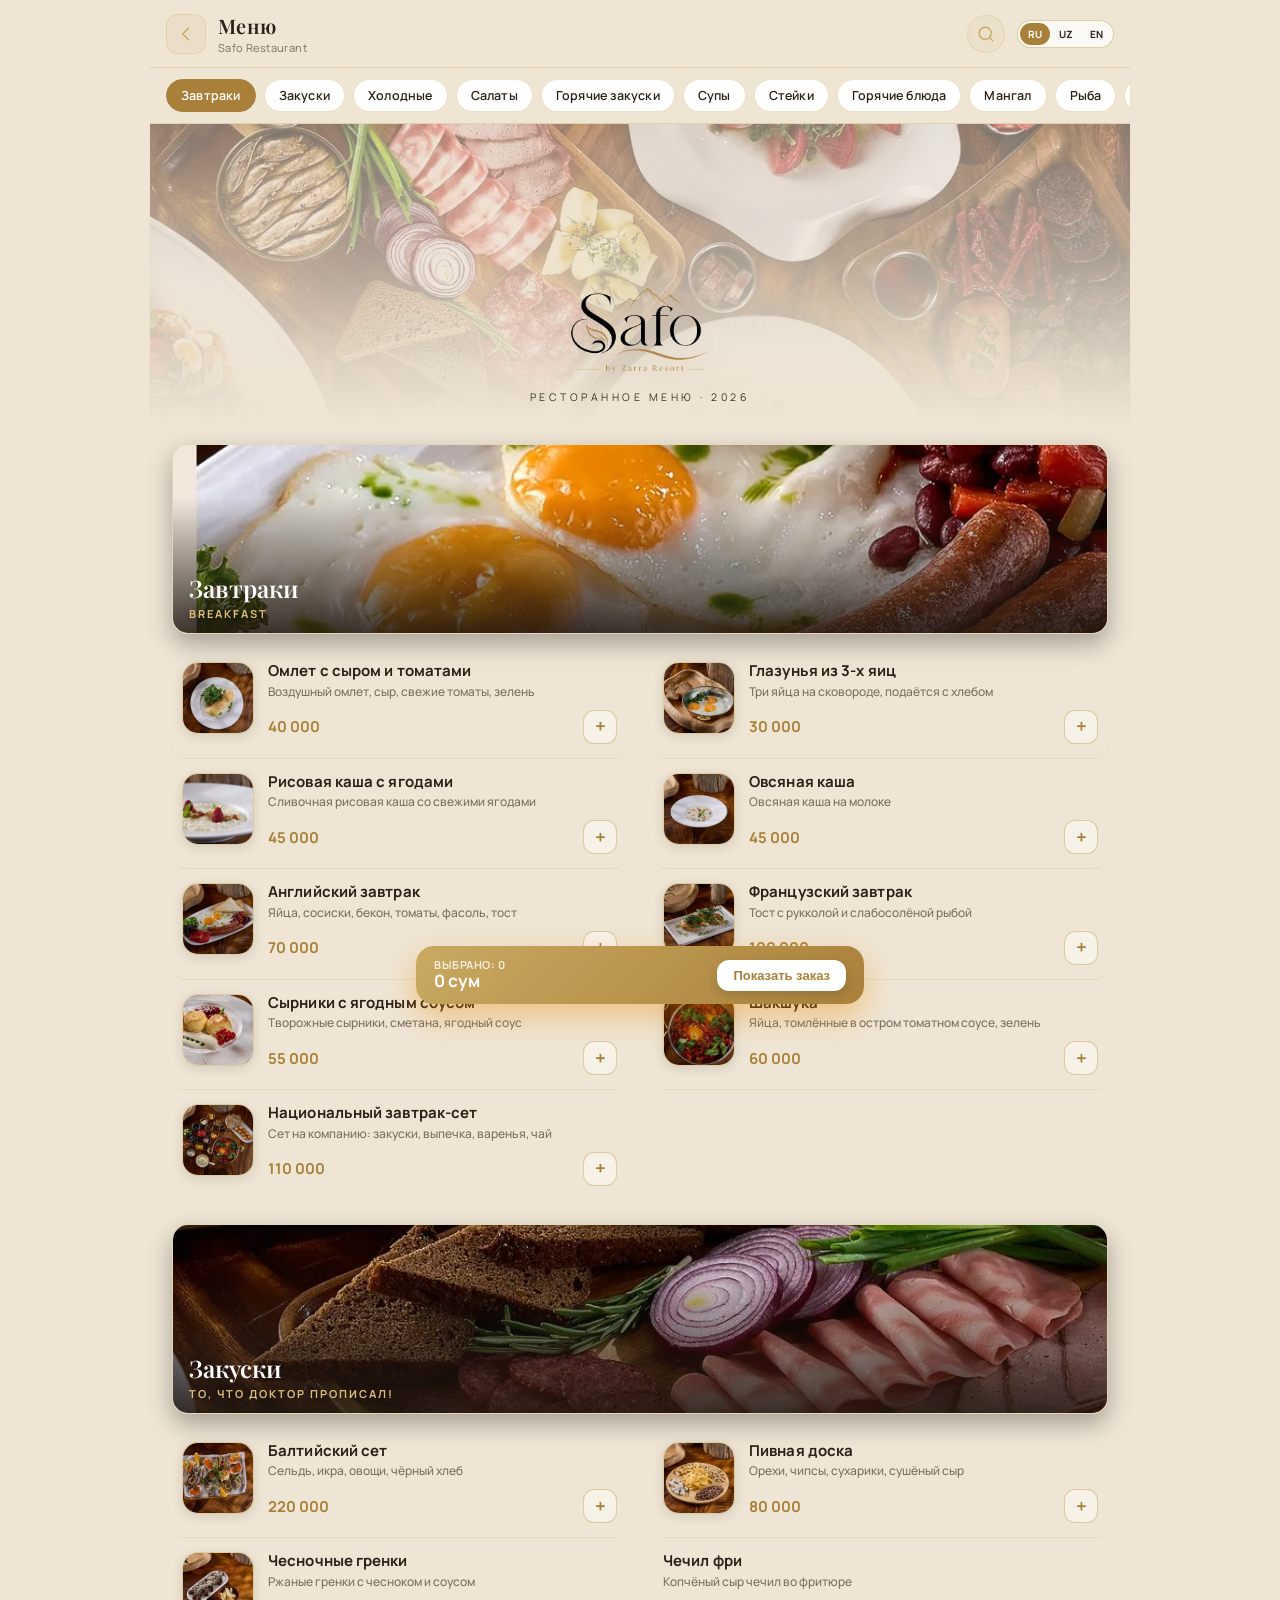
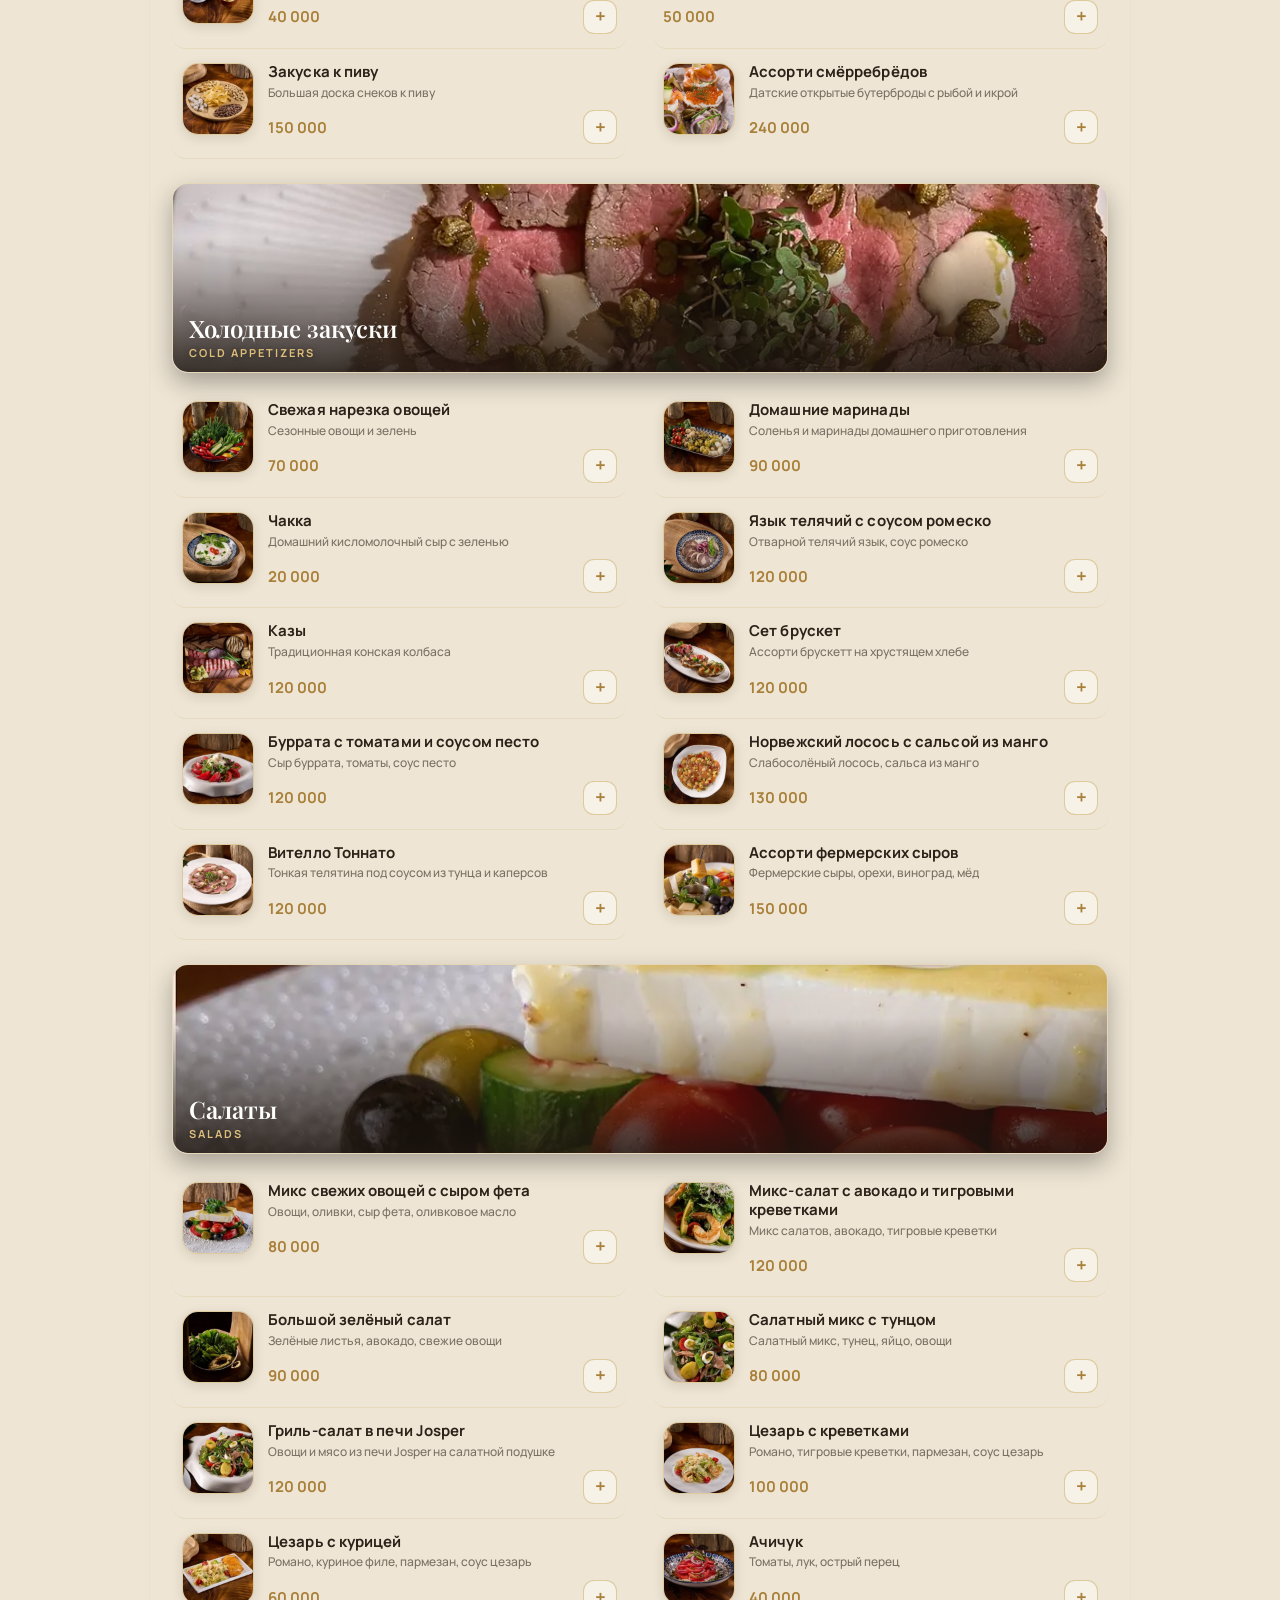
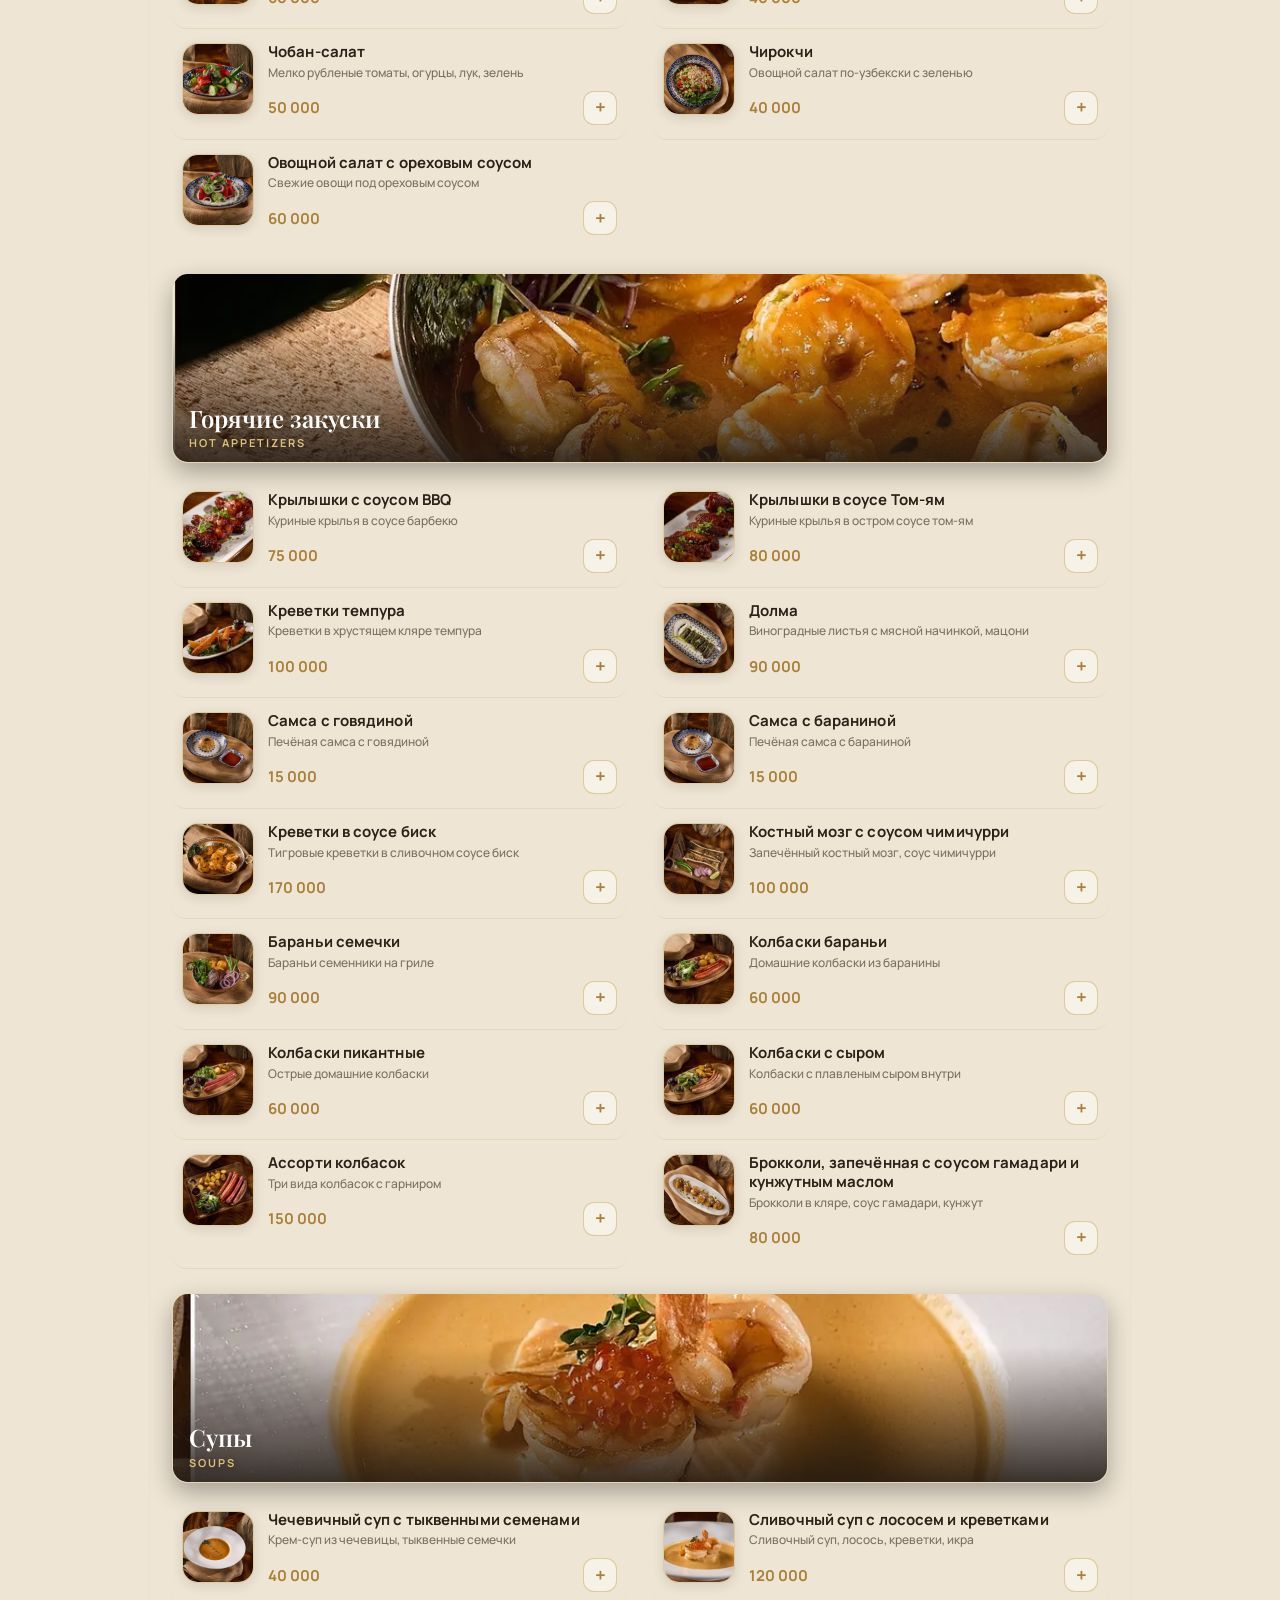
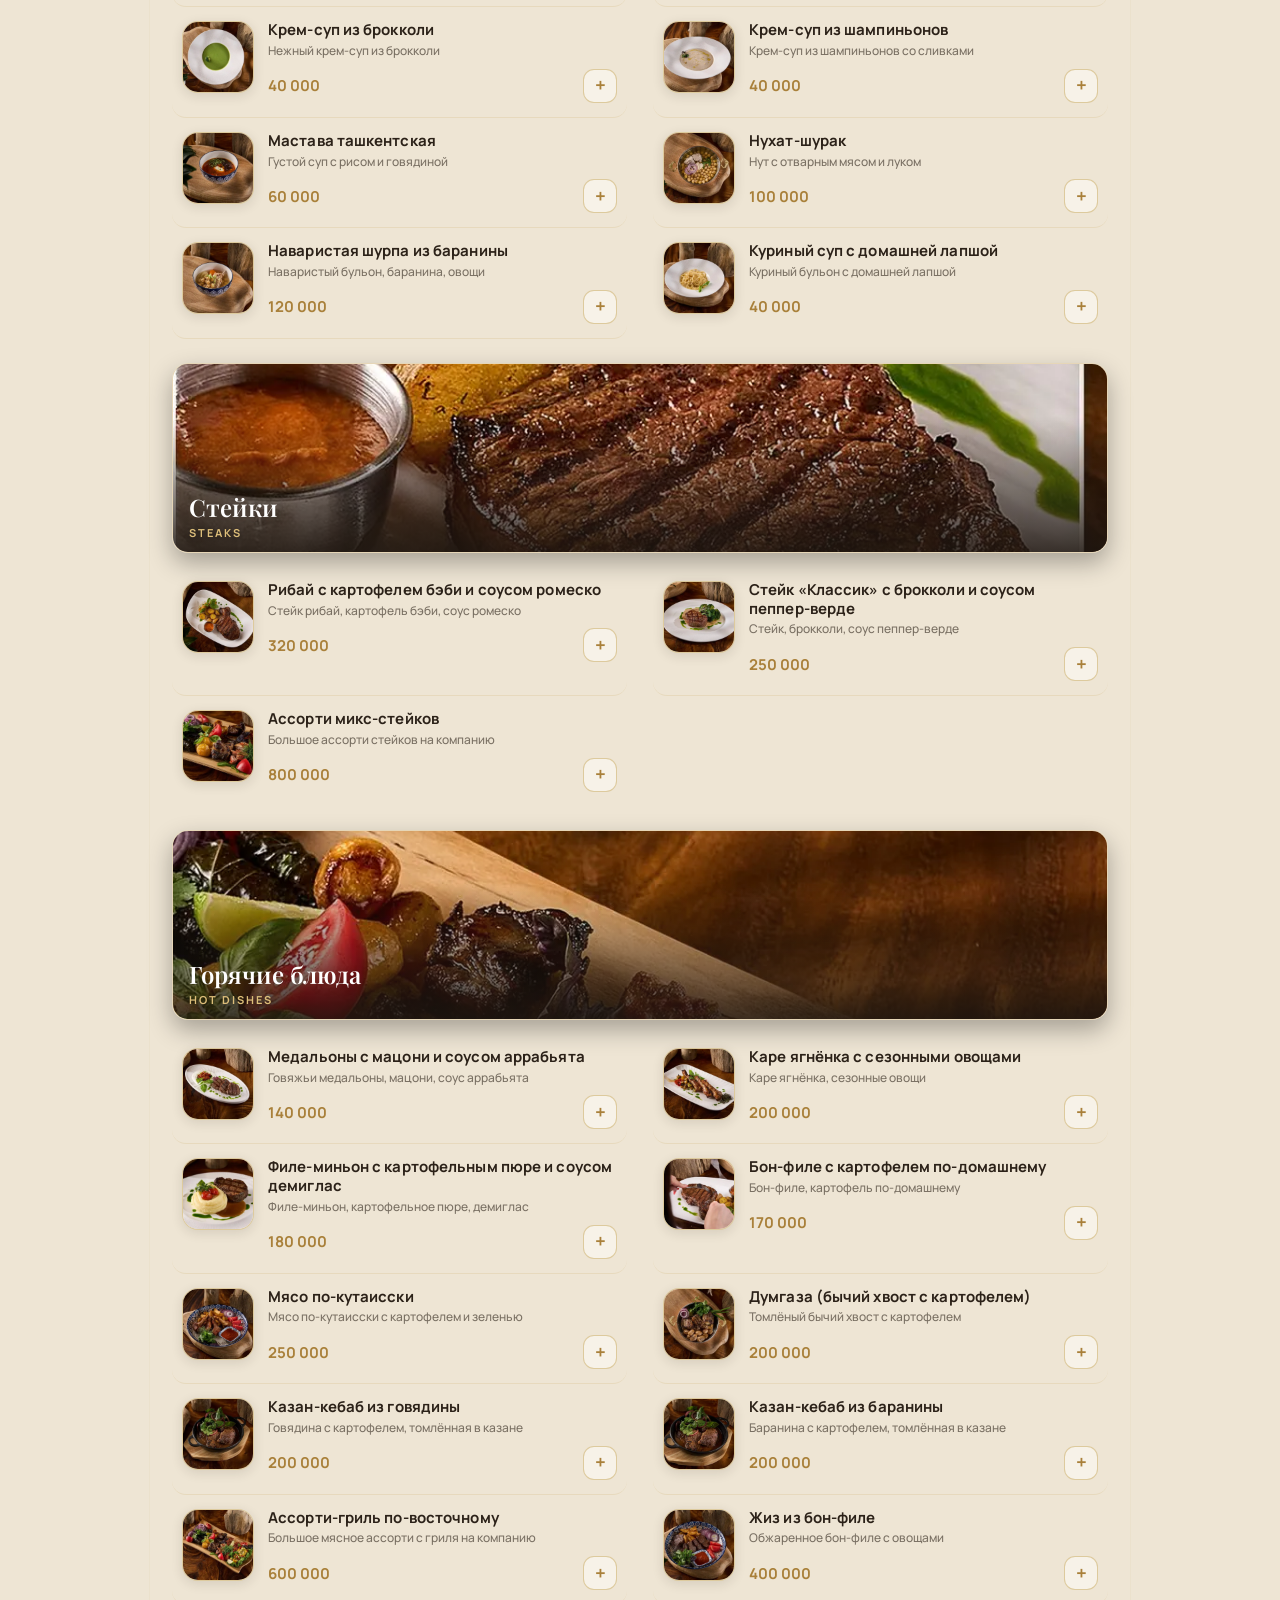
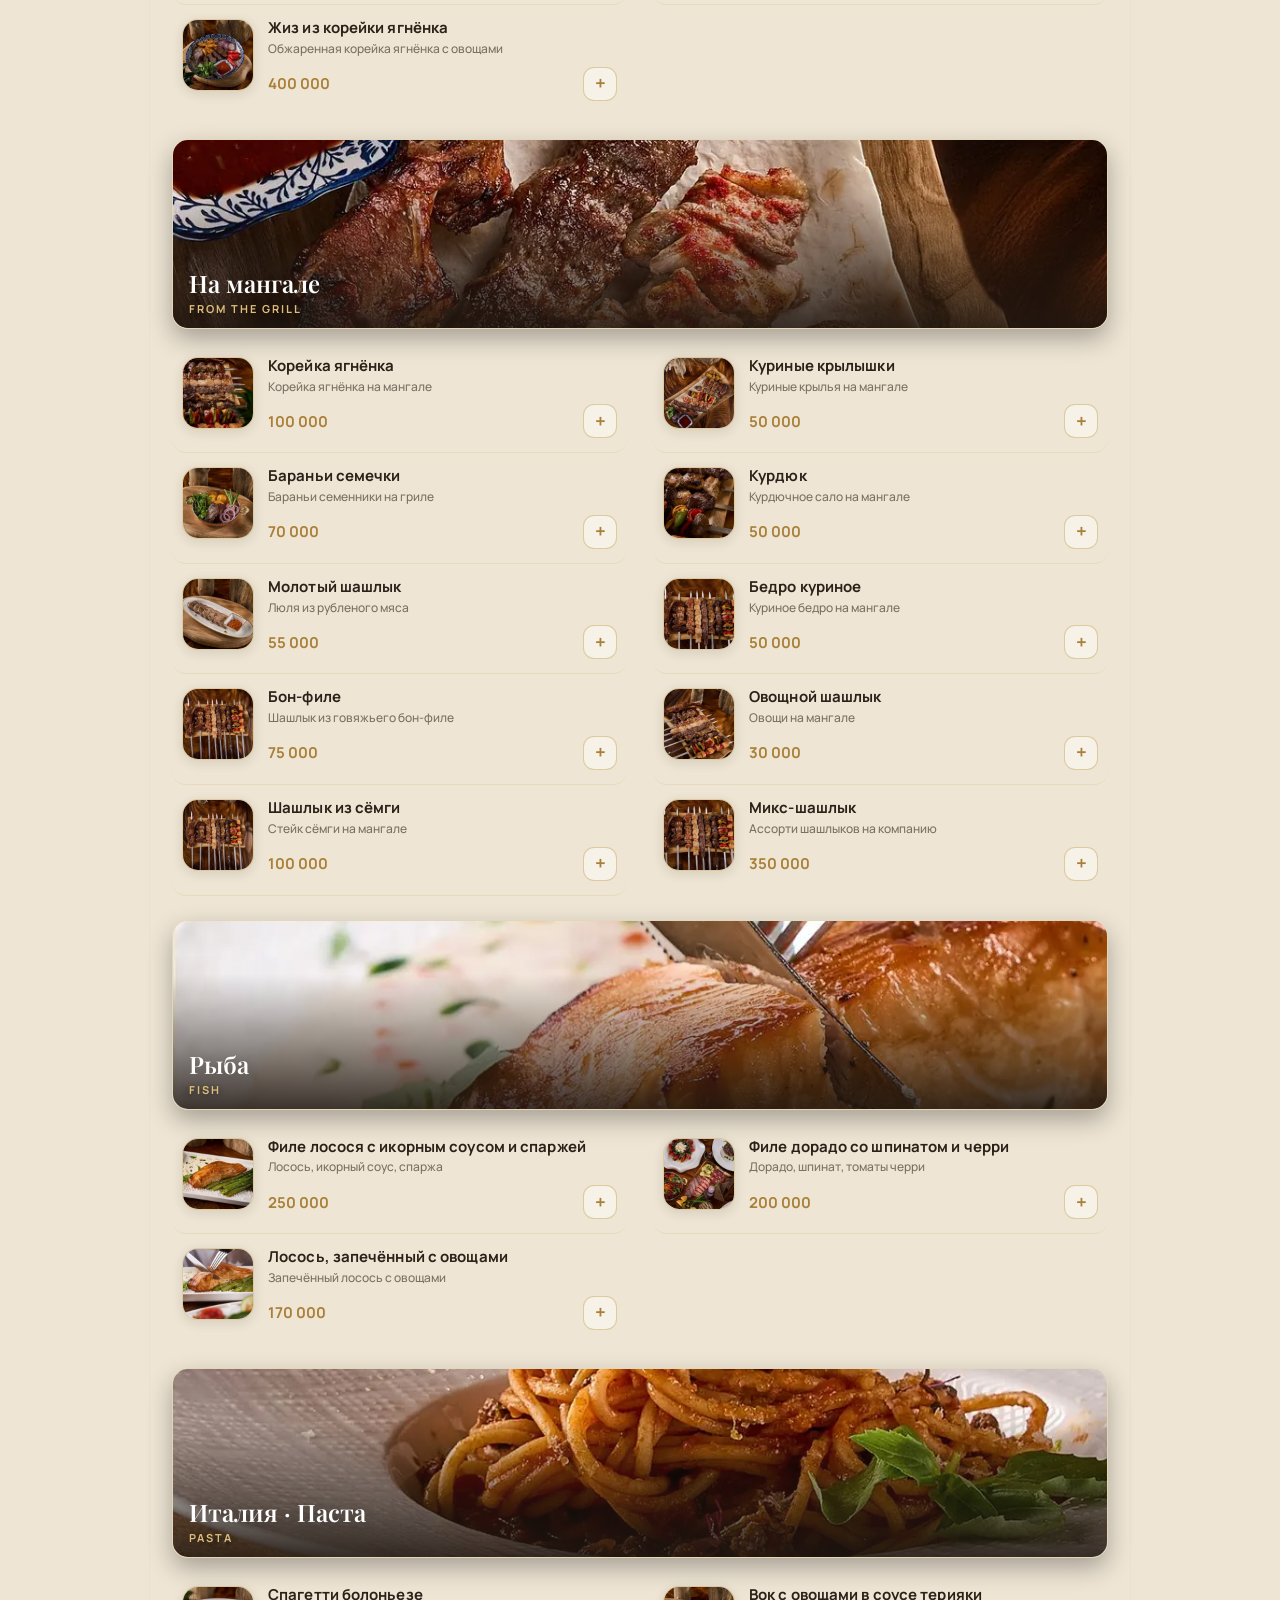
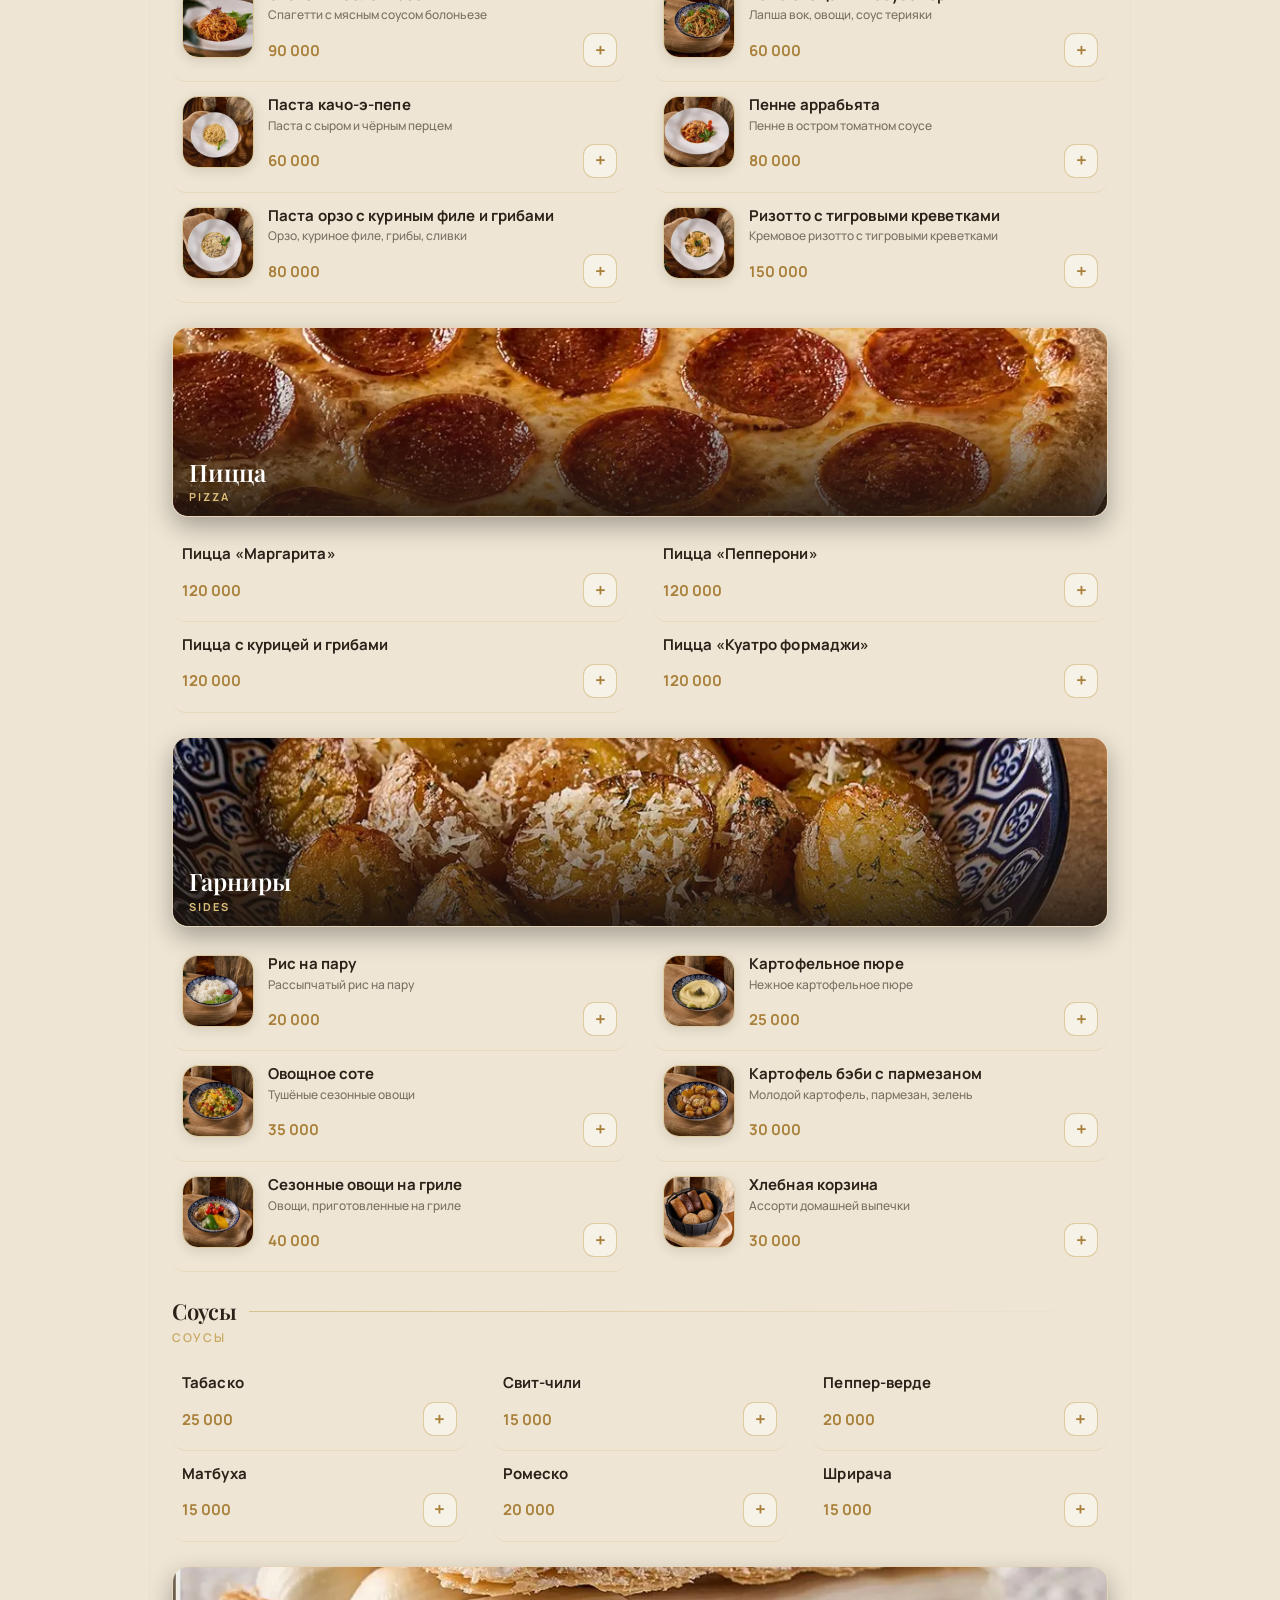
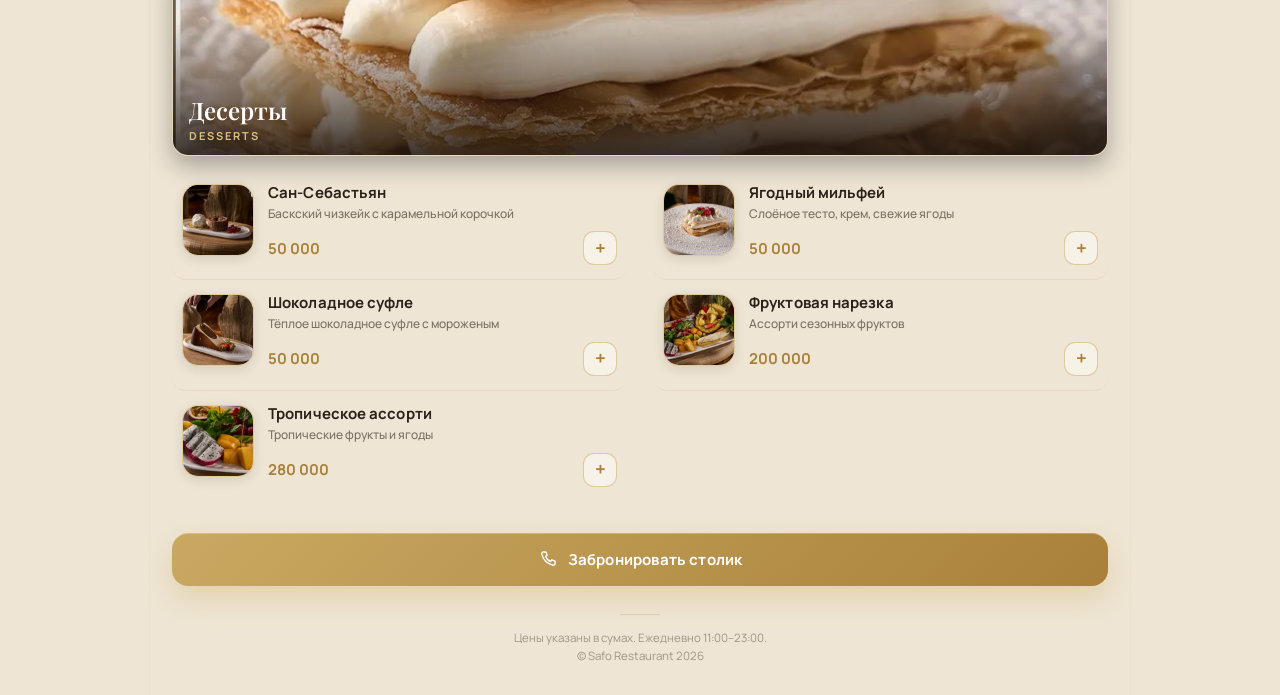
==== commit 99607343: "Fix cart modal styling and make vibration land on Android The cart modal kept the old cold-navy foot" ====
--- a/menu/index.html
+++ b/menu/index.html
@@ -98,7 +98,7 @@
       box-shadow:0 10px 24px rgba(0,0,0,.30);border:1px solid rgba(201,169,97,.25);}
     .cat-hero img{width:100%;height:100%;object-fit:cover;display:block;}
     .cat-hero::after{content:"";position:absolute;inset:0;
-      background:linear-gradient(180deg,rgba(8,21,37,0) 28%,rgba(8,21,37,.85));}
+      background:linear-gradient(180deg,rgba(30,22,16,0) 28%,rgba(30,22,16,.86));}
     .cat-hero .ch-tx{position:absolute;left:16px;right:16px;bottom:12px;z-index:2;}
     .cat-hero .ch-tx h2{font-family:var(--display);font-weight:600;font-size:24px;margin:0;color:#fff;
       text-shadow:0 2px 12px rgba(43,33,24,.18);line-height:1.15;}
@@ -340,7 +340,7 @@
       font-size: 13px;
       font-weight: 700;
       cursor: pointer;
-      box-shadow: 0 4px 10px rgba(14, 35, 56, 0.2);
+      box-shadow: 0 4px 10px rgba(43, 33, 24, 0.18);
       transition: transform 0.1s ease;
     }
     .cart-view-btn:active {
@@ -363,7 +363,7 @@
     .cart-modal-backdrop {
       position: absolute;
       inset: 0;
-      background: rgba(8, 21, 37, 0.75);
+      background: rgba(43, 33, 24, 0.55);
       backdrop-filter: blur(4px);
       -webkit-backdrop-filter: blur(4px);
     }
@@ -442,7 +442,7 @@
     .cart-modal-footer {
       padding: 18px 22px calc(18px + env(safe-area-inset-bottom));
       border-top: 1px solid rgba(201,169,97,.30);
-      background: rgba(8, 21, 37, 0.4);
+      background: rgba(201, 169, 97, 0.07);
     }
     .cart-modal-total {
       display: flex;
@@ -451,7 +451,7 @@
       margin-bottom: 8px;
     }
     .cart-modal-total strong {
-      color: var(--gold-bright);
+      color: var(--gold-deep);
       font-size: 19px;
     }
     .cart-modal-tip {
@@ -460,10 +460,32 @@
       text-align: center;
       margin: 4px 0 16px;
     }
+    .cart-modal-share {
+      width: 100%;
+      margin-bottom: 10px;
+      padding: 13px;
+      border-radius: 12px;
+      border: 1px solid var(--gold-deep);
+      background: transparent;
+      color: var(--gold-deep);
+      font-family: var(--sans);
+      font-size: 14px;
+      font-weight: 700;
+      cursor: pointer;
+      display: flex;
+      align-items: center;
+      justify-content: center;
+      gap: 9px;
+      -webkit-tap-highlight-color: transparent;
+      transition: background 0.16s ease;
+    }
+    .cart-modal-share:active { background: var(--card-press); }
+    .cart-modal-share svg { width: 17px; height: 17px; flex: 0 0 auto; }
+
     .cart-modal-clear {
       width: 100%;
       background: #FFFFFF;
-      color: rgba(255, 50, 50, 0.8);
+      color: #A8503F;
       border: 1px solid rgba(201,169,97,.30);
       border-radius: 12px;
       padding: 10px;
@@ -473,7 +495,7 @@
       transition: background 0.16s ease;
     }
     .cart-modal-clear:active {
-      background: rgba(255, 50, 50, 0.1);
+      background: rgba(168, 80, 63, 0.10);
     }
     
     /* Стили Lightbox */
@@ -1158,7 +1180,10 @@
         var next = Math.max(0, Math.min(99, cur + delta));
         if (next === 0) delete selectedItems[origin];
         else selectedItems[origin] = { price: priceVal, qty: next };
-        if (navigator.vibrate) navigator.vibrate(12);
+        if (navigator.vibrate) {
+          // короче ~20 мс Android часто игнорирует — 30 мс ощущается стабильно
+          try { navigator.vibrate(delta > 0 ? 30 : [20]); } catch (e) {}
+        }
         track(delta > 0 ? 'dish_add' : 'dish_remove', origin);
         render();
         updateCart();
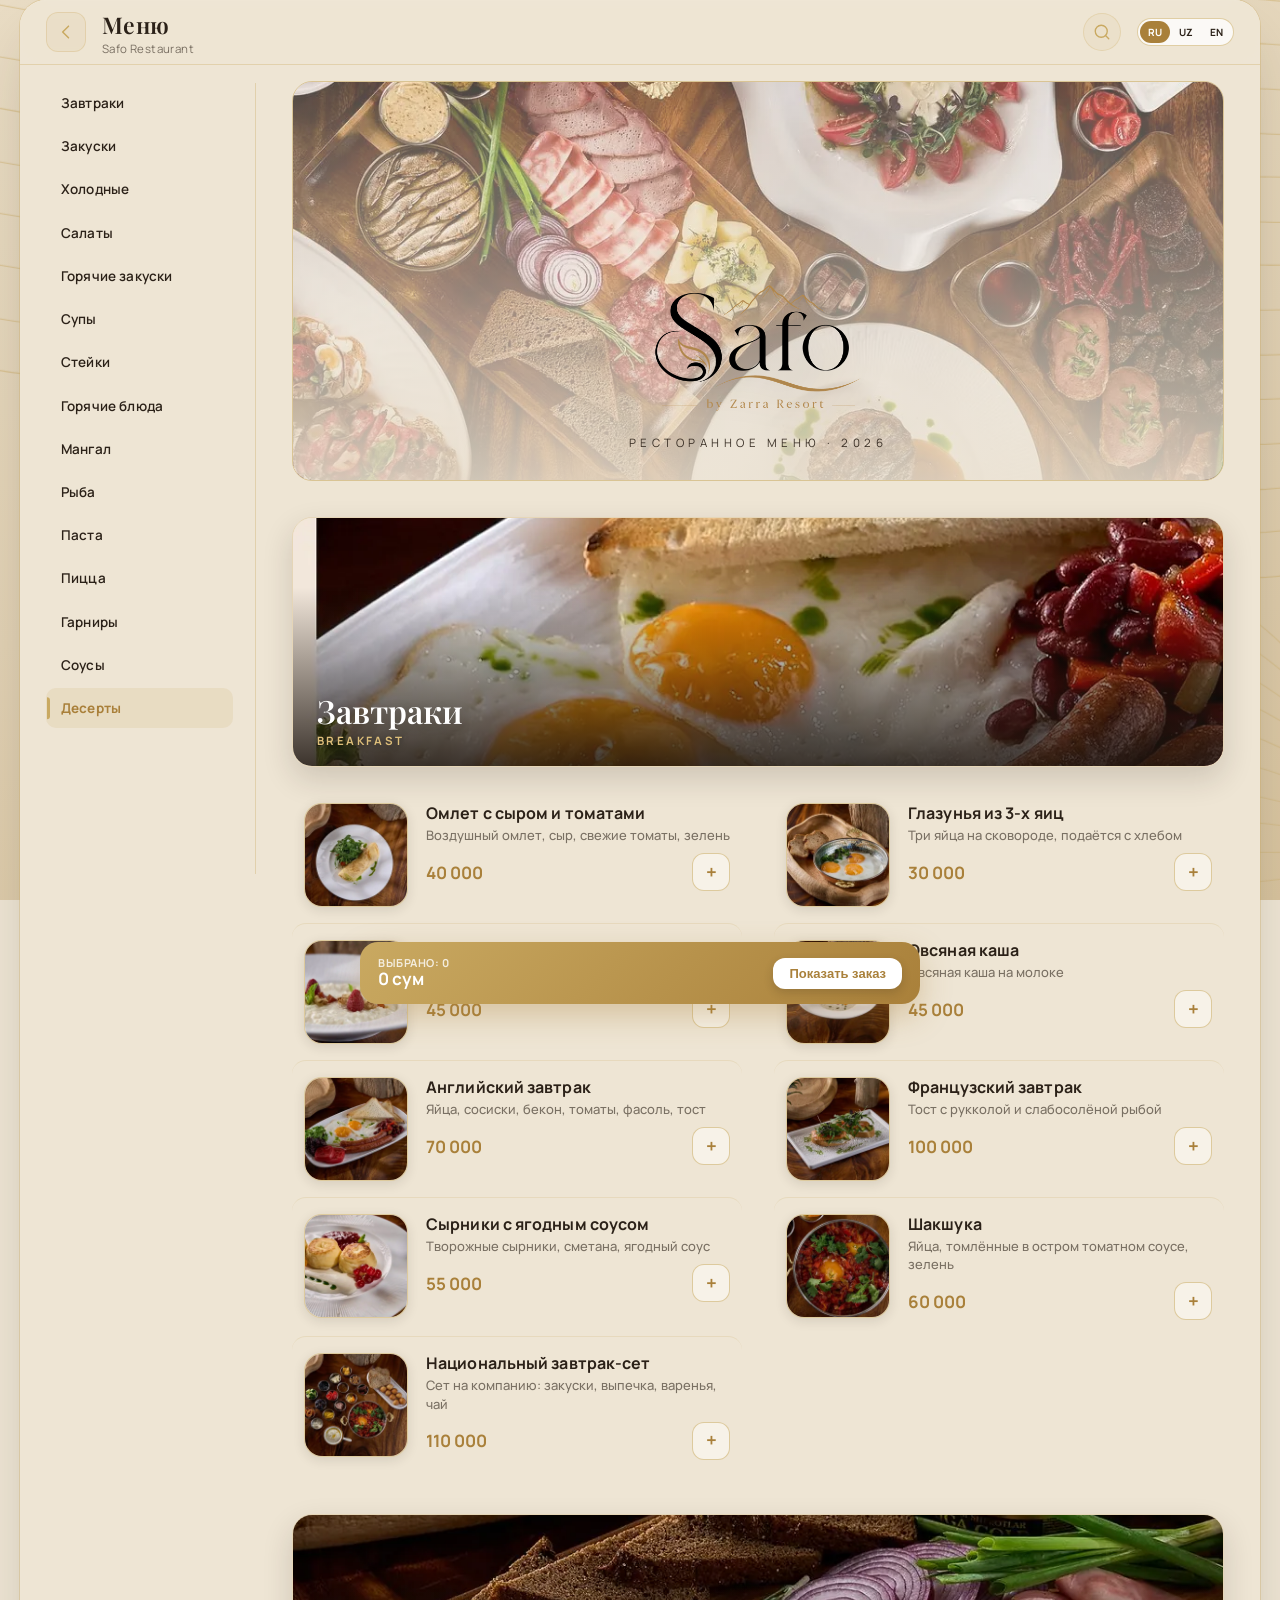
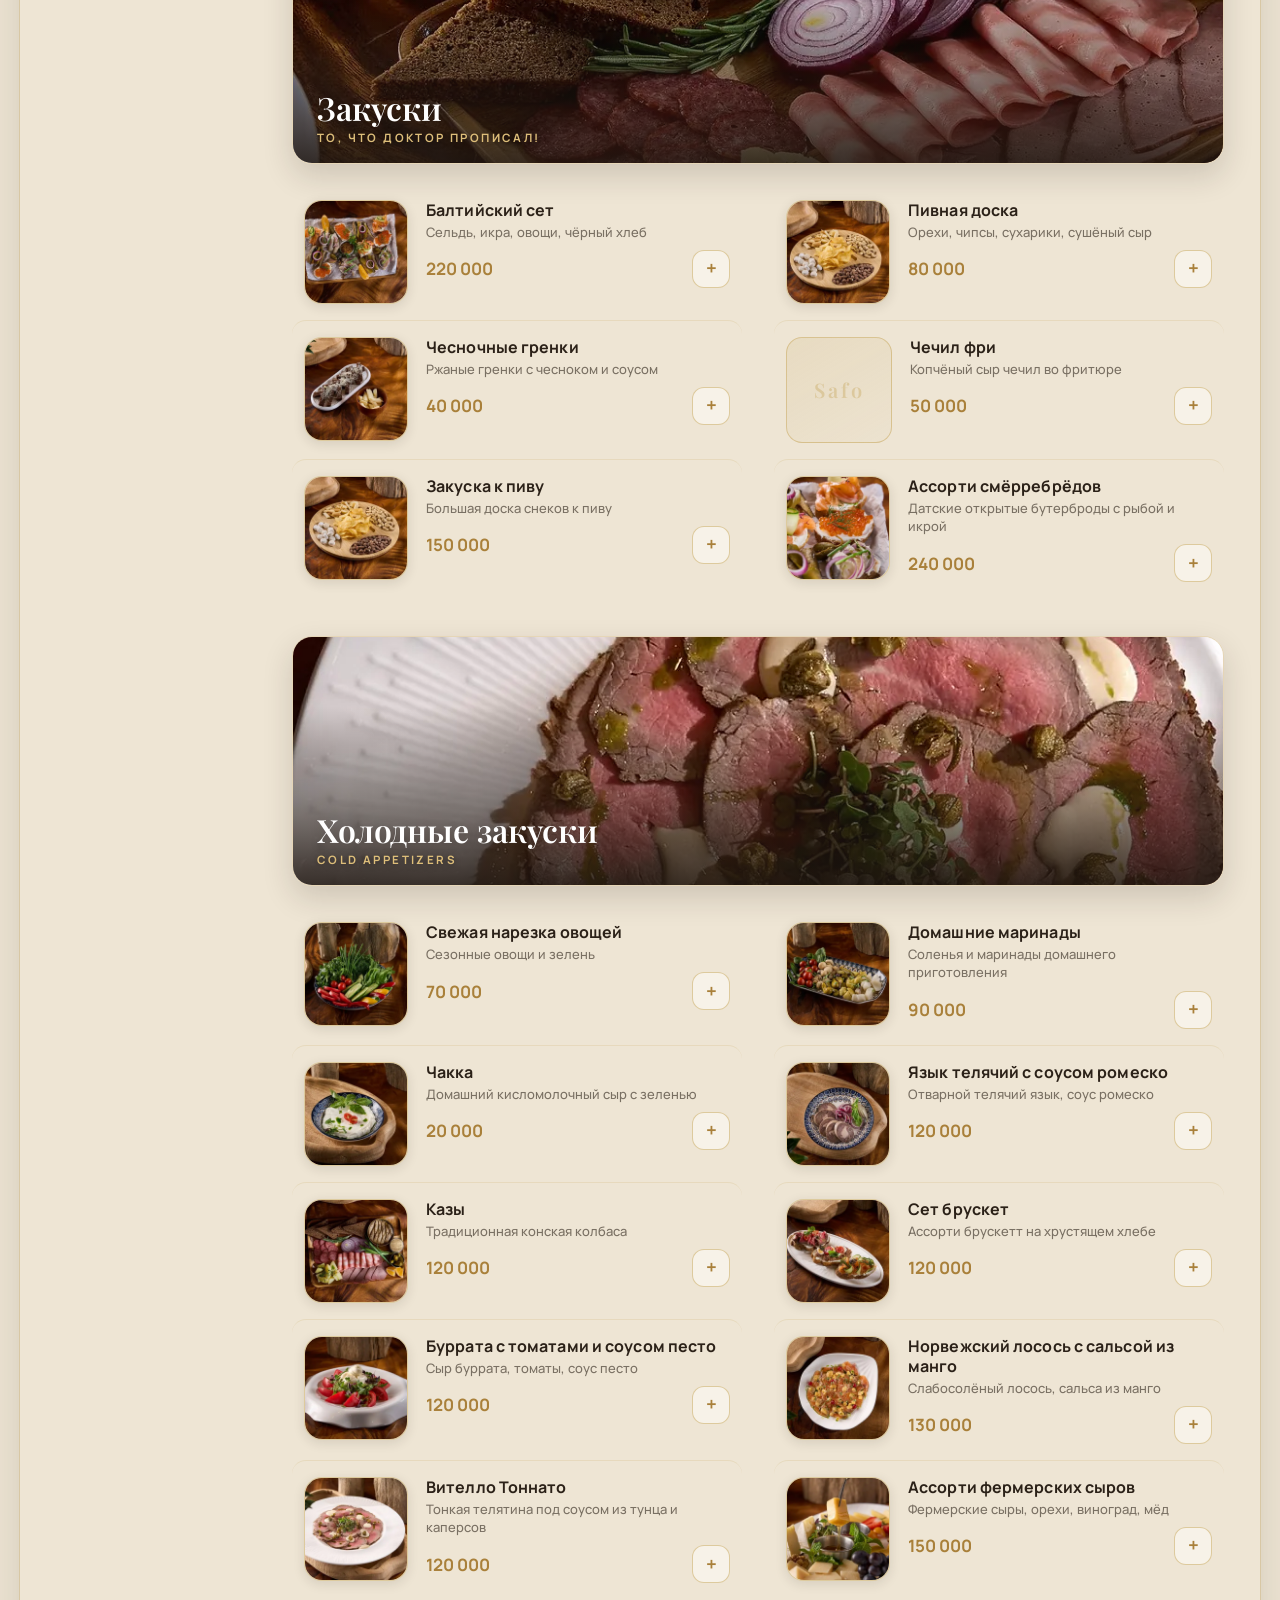
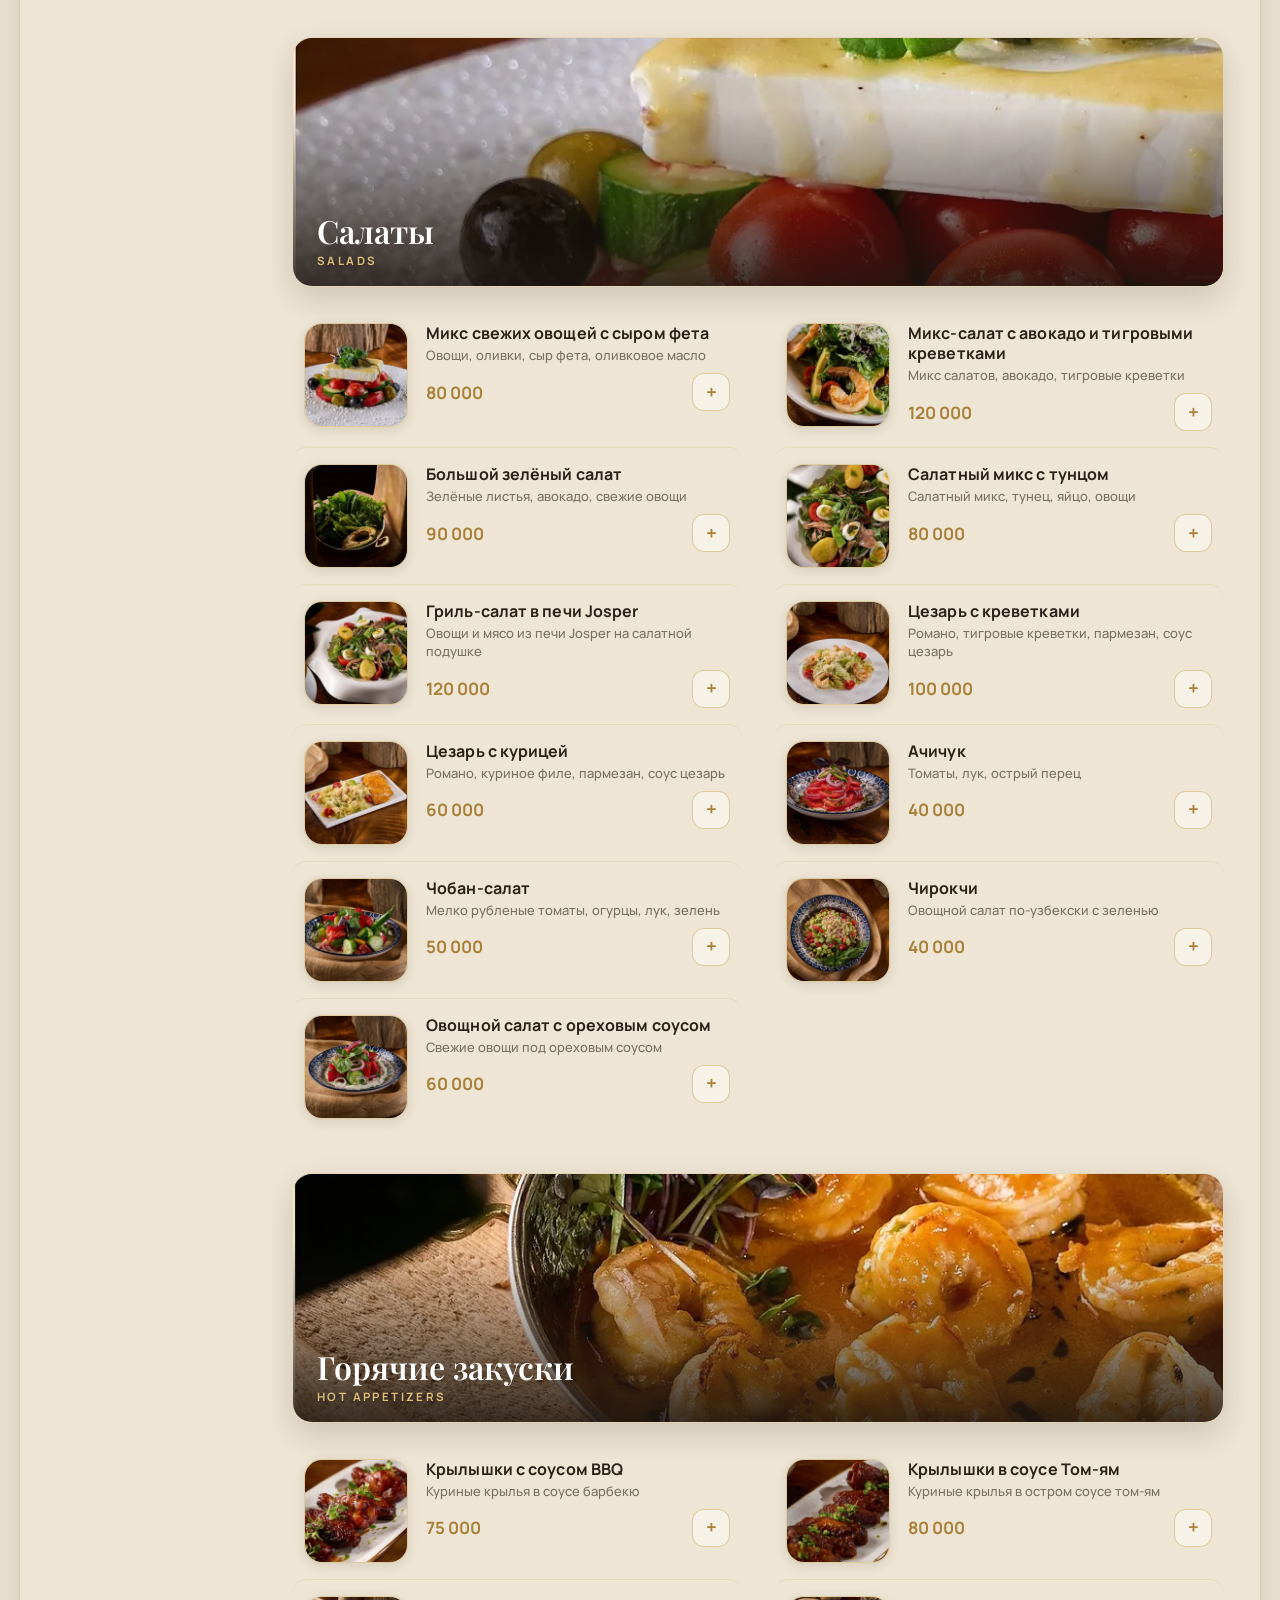
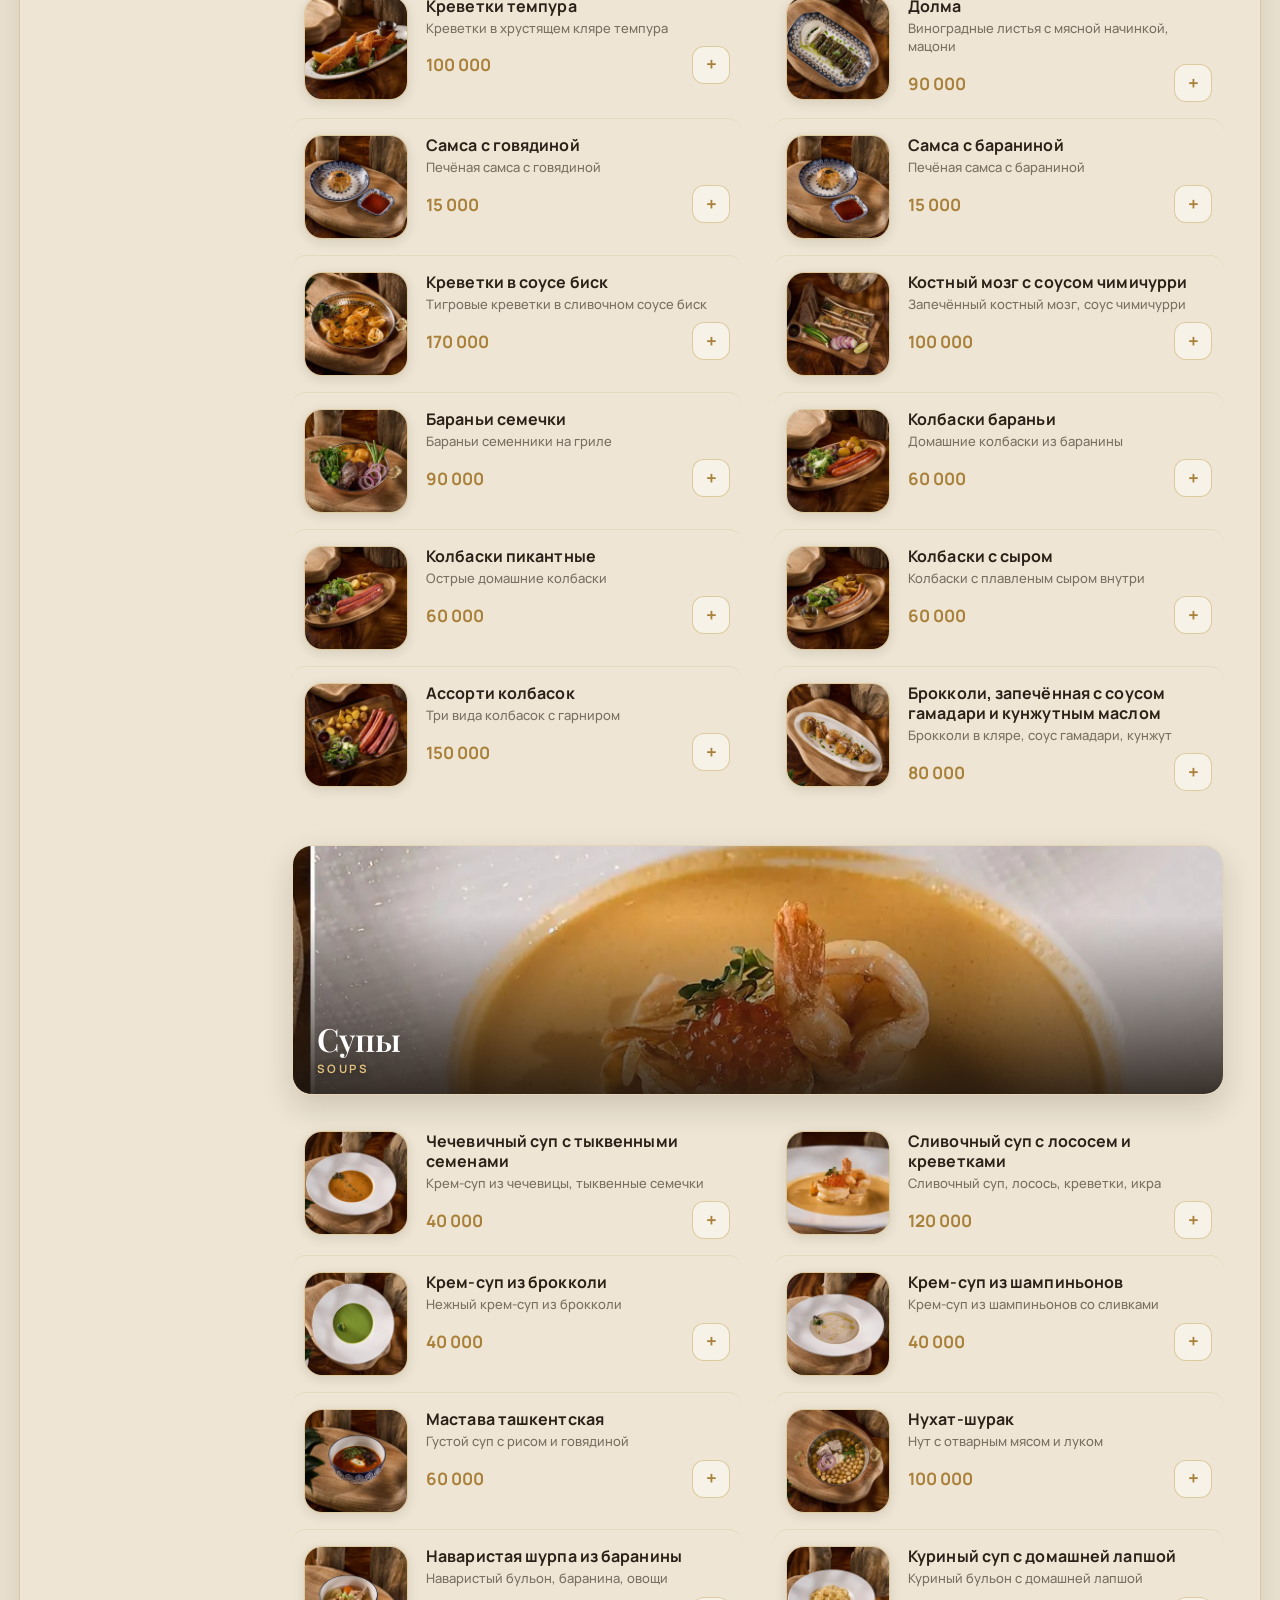
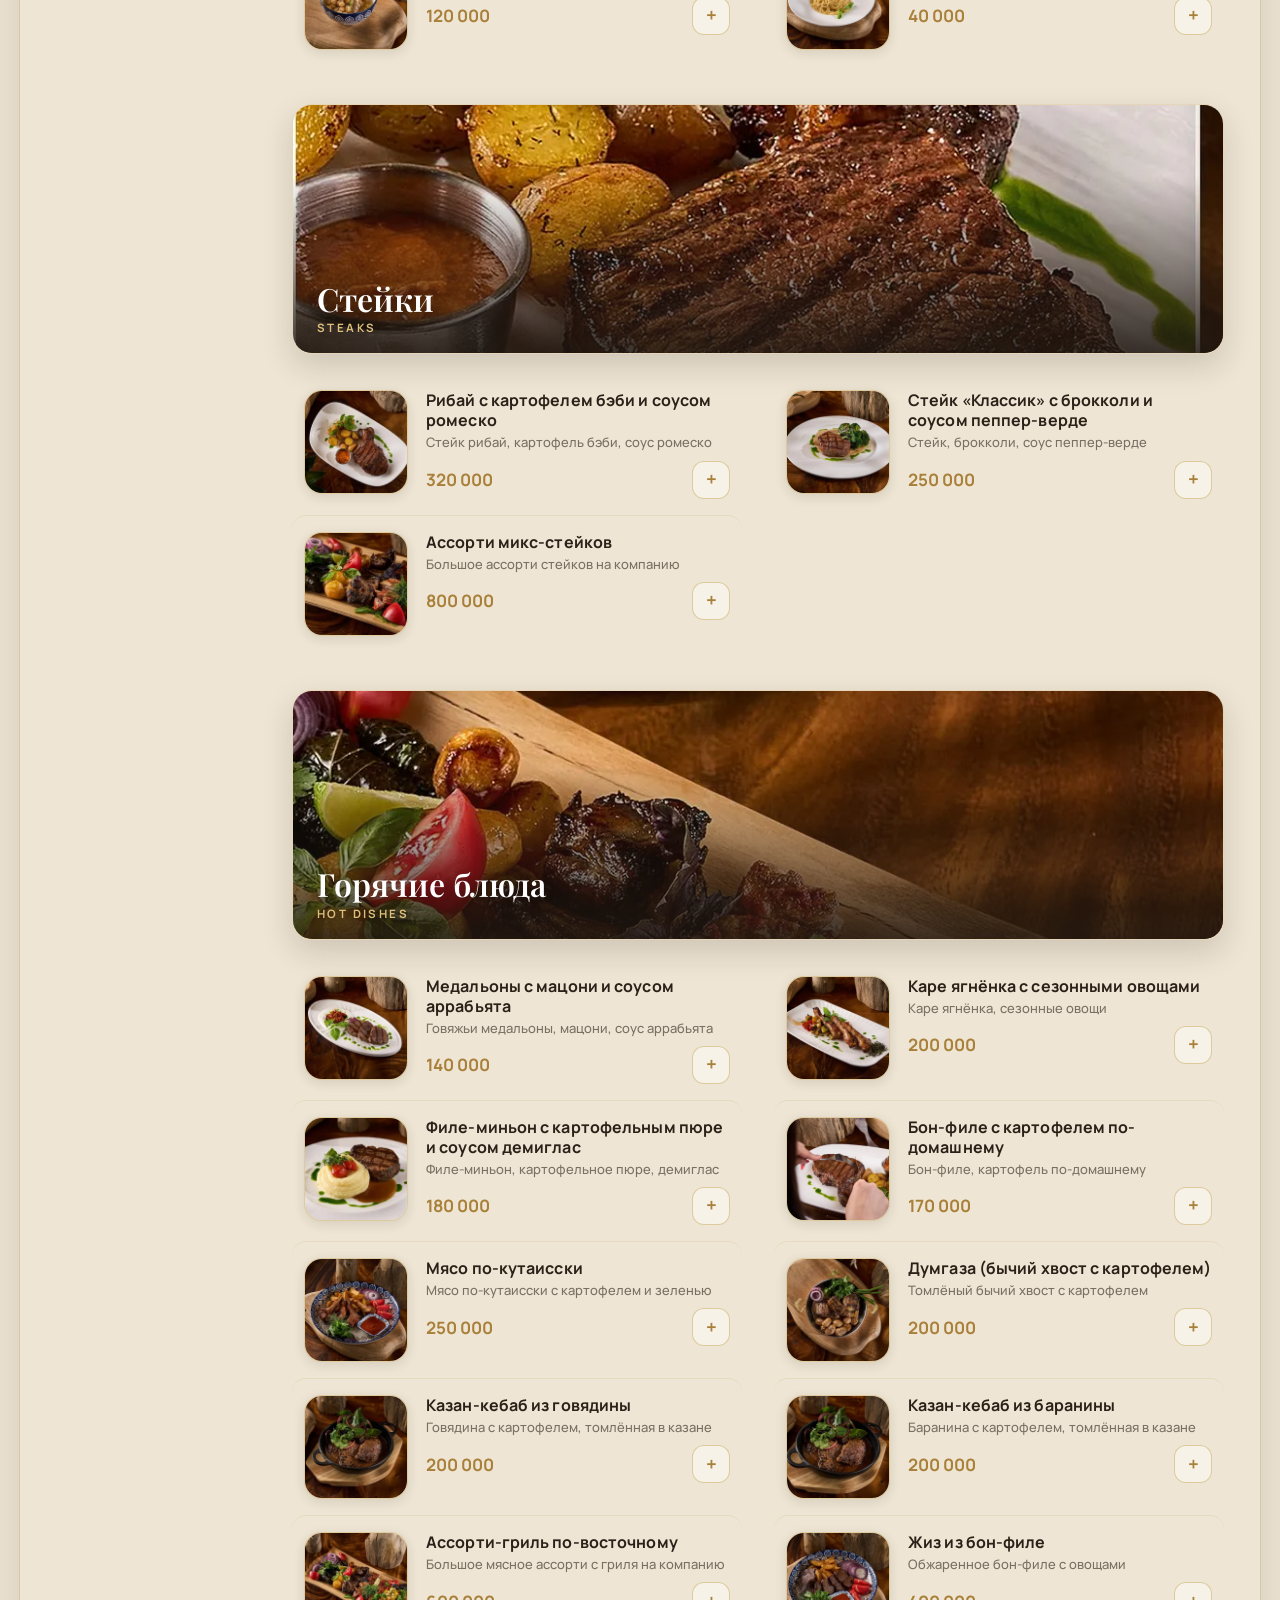
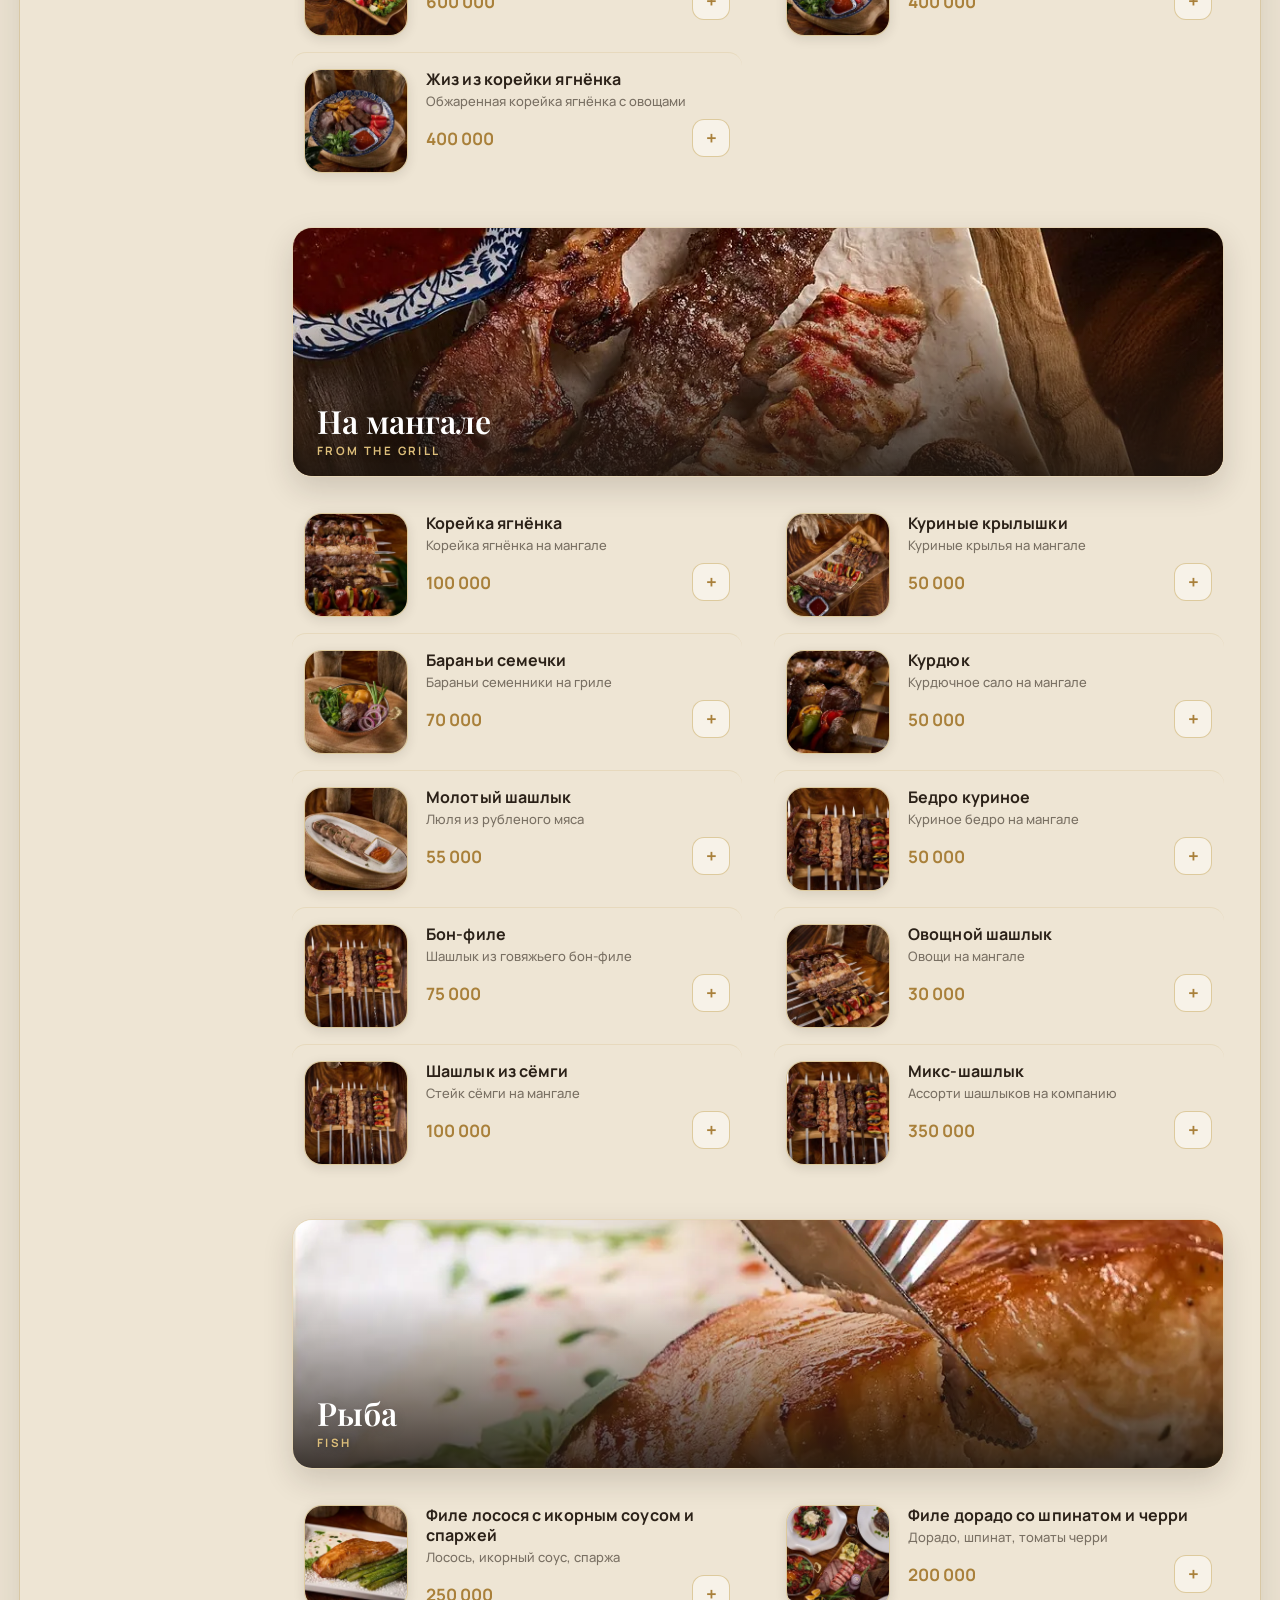
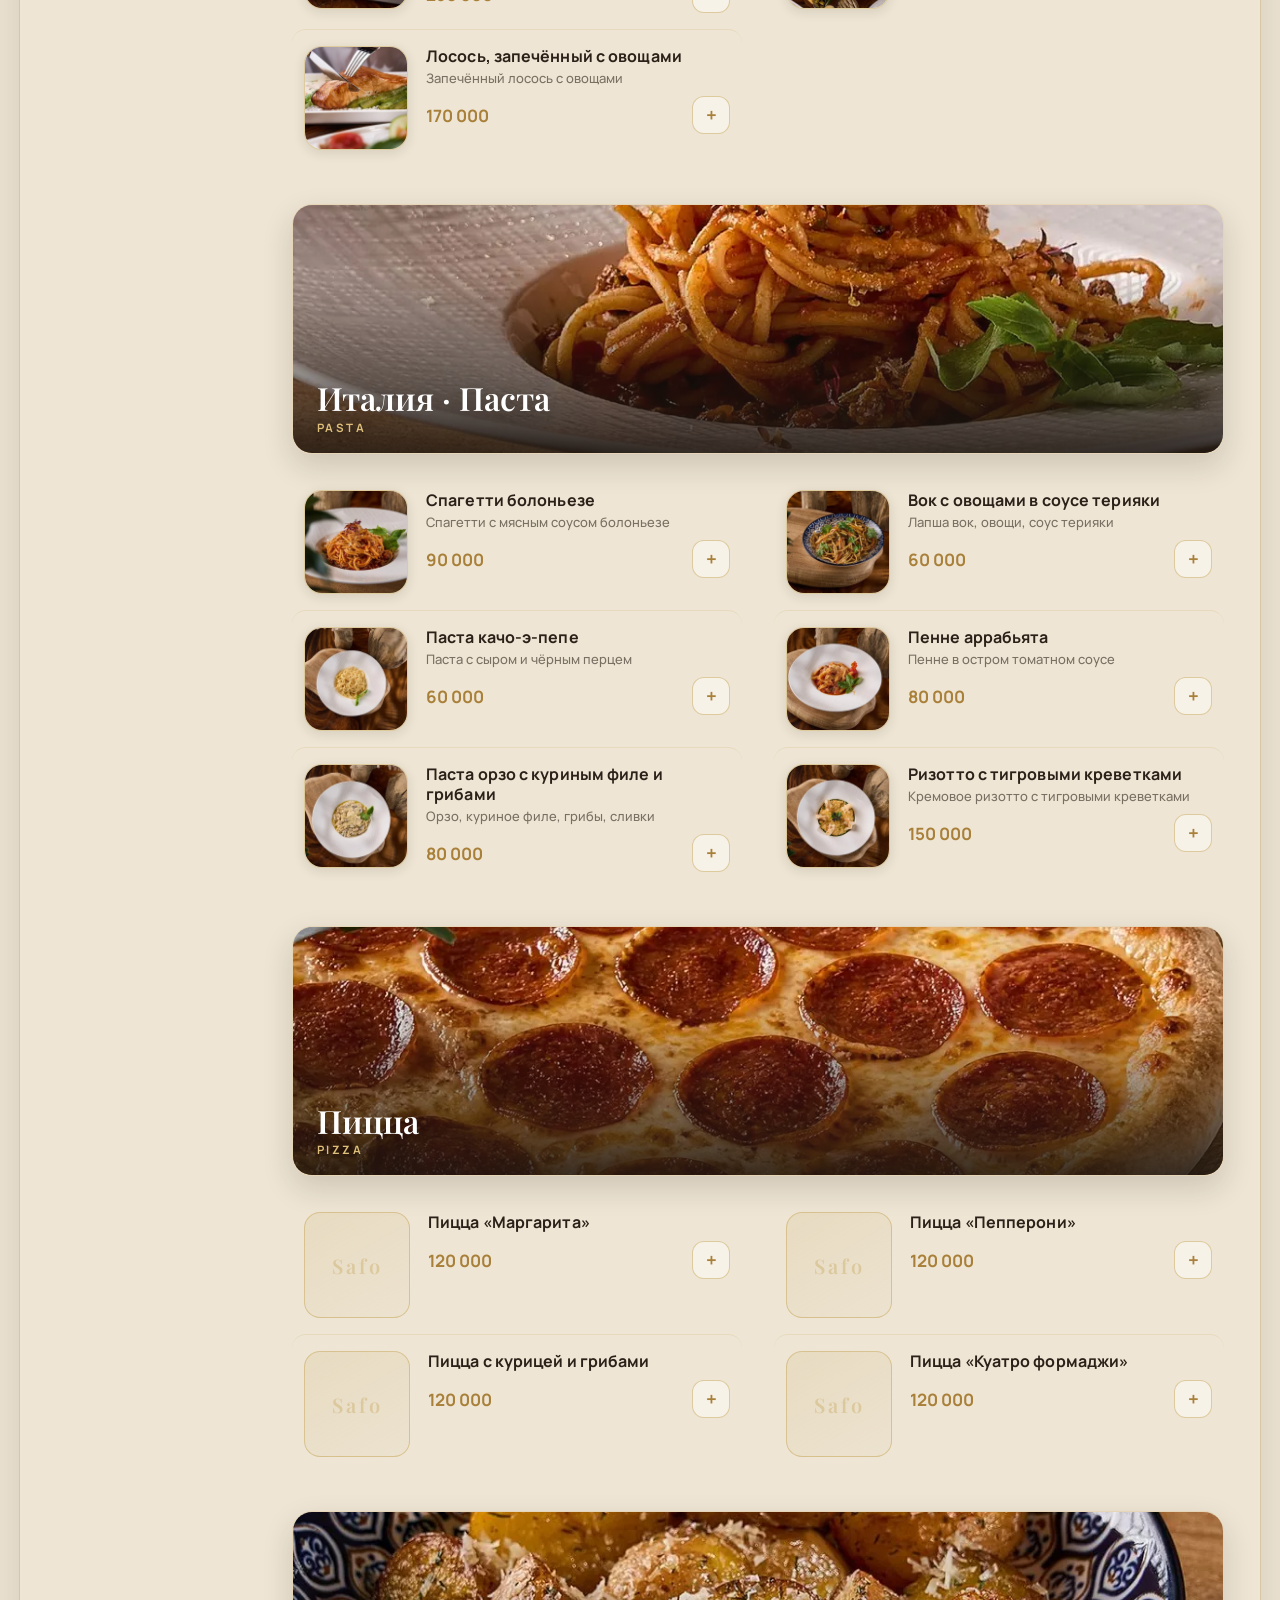
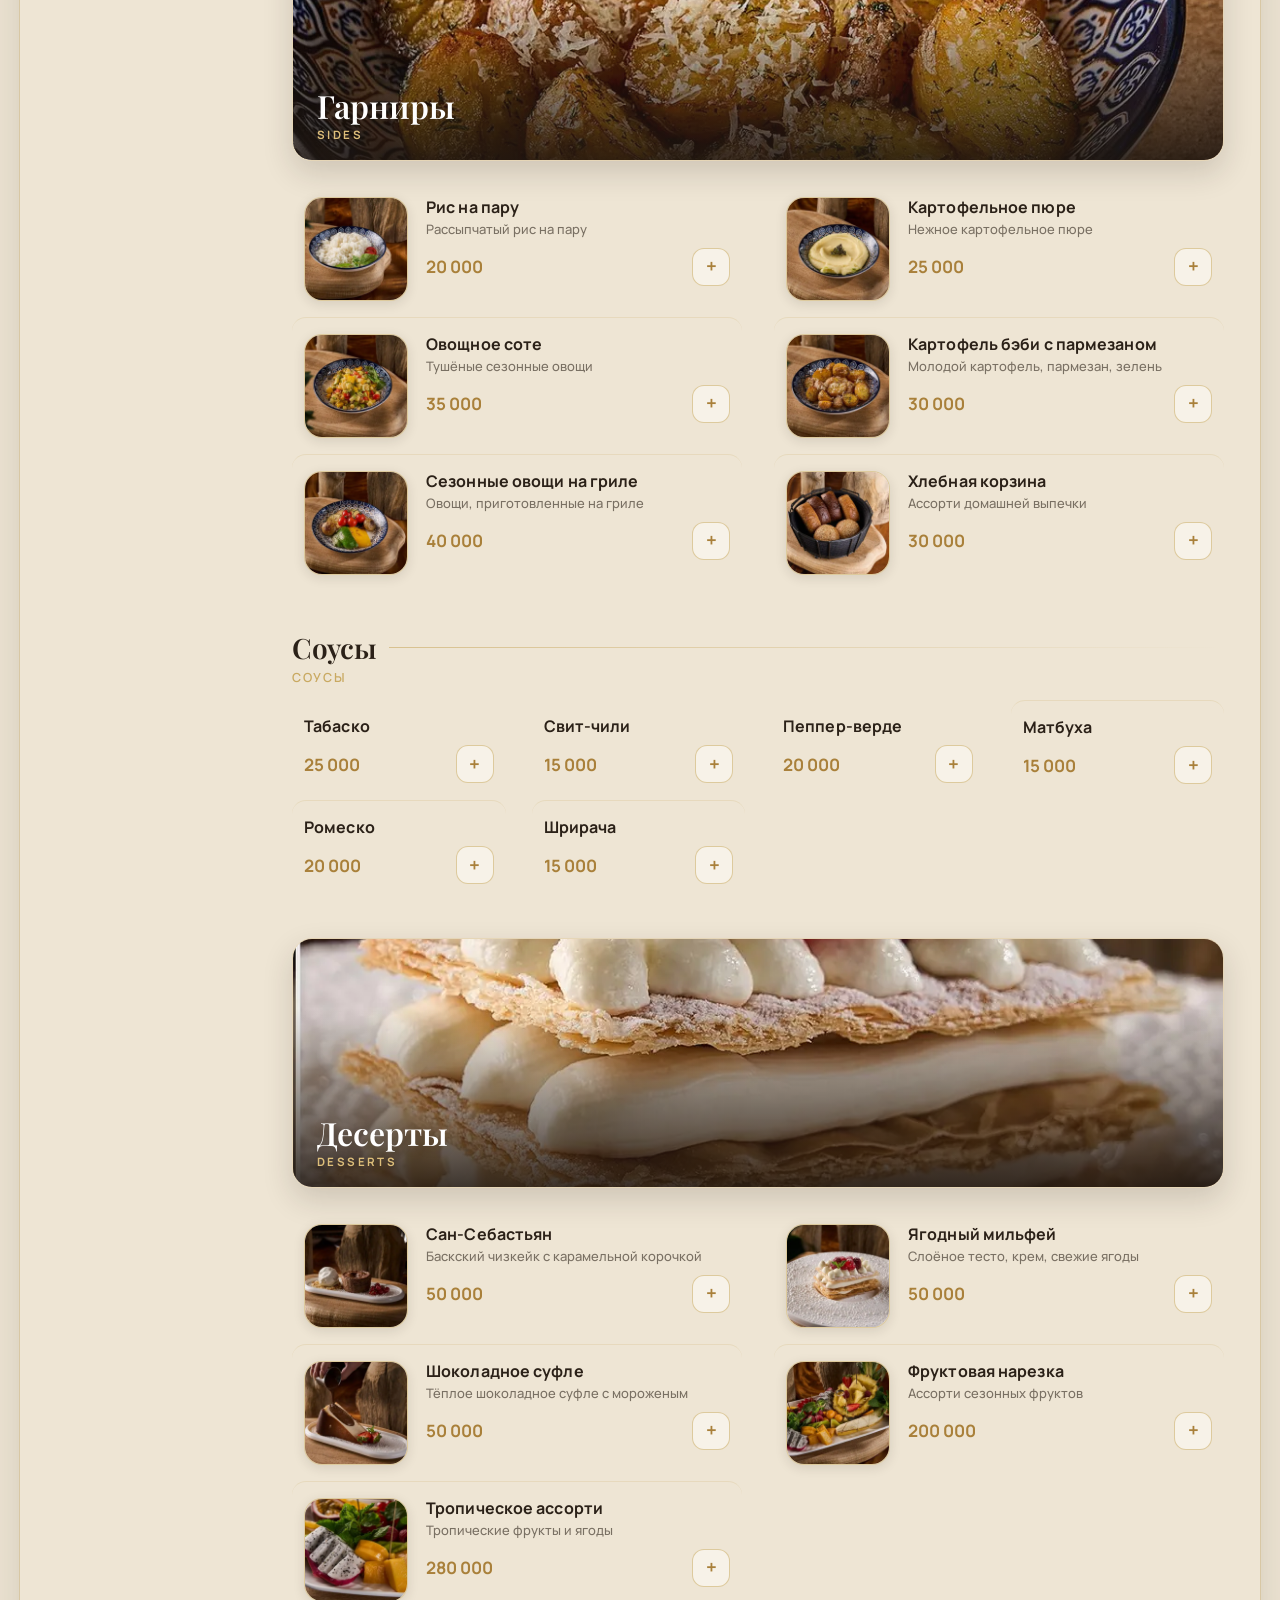
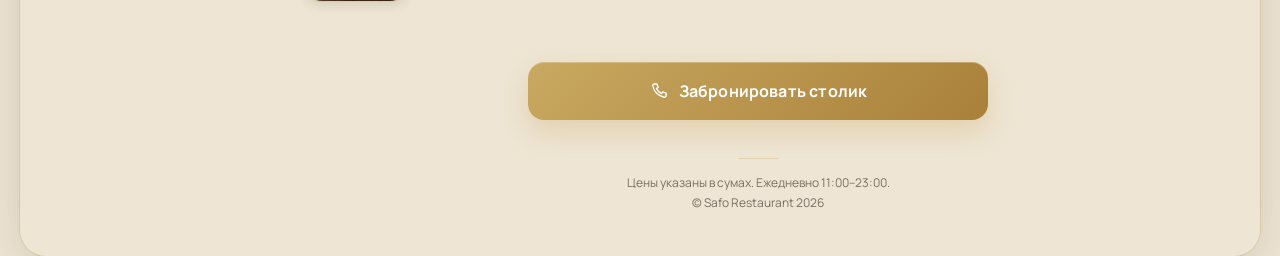
==== commit 3d95764d: "Make both pages genuinely adaptive on desktop and tablet The client's complaint was "too much empty " ====
--- a/menu/index.html
+++ b/menu/index.html
@@ -25,6 +25,12 @@
       --line:rgba(201,169,97,.35);
       --display:"Playfair Display", Georgia, serif;
       --sans:"Manrope", -apple-system, "Helvetica Neue", Arial, system-ui, sans-serif;
+
+      /* адаптив: одна точка правды на ширину панели, рельсу и фото */
+      --col:480px;      /* ширина панели */
+      --rail:0px;       /* рельса категорий (только десктоп) */
+      --thumb:88px;     /* фото блюда */
+      --stack:120px;    /* высота липкой шапки — пишется из JS */
     }
 
     /* ===== Тёмная тема: ресторан работает до 23:00, вечером кремовый экран слепит.
@@ -51,7 +57,10 @@
     *{box-sizing:border-box;} html,body{margin:0;padding:0;}
     html{scroll-behavior:smooth;}
     body{background:var(--bg);color:var(--ink);font-family:var(--sans);-webkit-font-smoothing:antialiased;min-height:100vh;}
-    .page{max-width:480px;margin:0 auto;min-height:100vh;background:var(--bg);box-shadow:0 0 0 1px rgba(201,169,97,.07);}
+    /* ВНИМАНИЕ: .page нельзя давать overflow/transform/filter/contain —
+       это сломает sticky у .topbar и fixed у рельсы .catnav на десктопе. */
+    .page{max-width:var(--col);margin:0 auto;min-height:100vh;background:var(--bg);
+      position:relative;z-index:1;box-shadow:0 0 0 1px rgba(201,169,97,.07);}
 
     .topbar{position:sticky;top:0;z-index:20;display:flex;align-items:center;gap:12px;padding:12px 16px;
       background:rgba(238,229,212,.92);backdrop-filter:saturate(140%) blur(10px);-webkit-backdrop-filter:saturate(140%) blur(10px);
@@ -92,7 +101,7 @@
     .menu-hero .mh-logo{width:154px;height:auto;filter:drop-shadow(0 8px 20px rgba(43,33,24,.18));}
     .menu-hero .mh-cap{margin-top:9px;font-size:10.5px;letter-spacing:3.5px;text-transform:uppercase;color:var(--ink);opacity:.9;}
 
-    .cat{padding:20px 22px 4px;scroll-margin-top:120px;}
+    .cat{padding:20px 22px 4px;scroll-margin-top:calc(var(--stack) + 14px);}
     /* баннер категории */
     .cat-hero{position:relative;height:150px;border-radius:16px;overflow:hidden;margin-bottom:14px;
       box-shadow:0 10px 24px rgba(0,0,0,.30);border:1px solid rgba(201,169,97,.25);}
@@ -120,7 +129,7 @@
     .item:last-child{border-bottom:0;}
     .item.selected{background:rgba(201,169,97,.10);}
     .i-thumb{
-      flex:0 0 auto; width:88px; height:88px; border-radius:16px;
+      flex:0 0 auto; width:var(--thumb); height:var(--thumb); border-radius:16px;
       object-fit:cover; display:block; cursor:zoom-in;
       border:1px solid var(--gold-line); background:var(--bg-soft);
       box-shadow:0 3px 12px rgba(43,33,24,.12);
@@ -212,19 +221,6 @@
     }
 
 
-    /* Планшет: колонка шире, блюда в две колонки — на iPad не пусто */
-    @media (min-width:700px){
-      .page{max-width:860px;}
-      .cat .items{display:grid;grid-template-columns:1fr 1fr;column-gap:26px;}
-      .cat--compact .items{grid-template-columns:1fr 1fr 1fr;}
-      .menu-hero{height:300px;}
-      .cat-hero{height:190px;}
-      .i-thumb{width:72px;height:72px;}
-    }
-    @media (min-width:1000px){
-      .page{max-width:980px;}
-      .cat--compact .items{grid-template-columns:repeat(3,1fr);}
-    }
 
     .cta-wrap{padding:28px 22px 4px;}
     .cta{display:flex;align-items:center;justify-content:center;gap:10px;padding:16px;border-radius:16px;
@@ -234,7 +230,7 @@
     .cta:active{transform:scale(.99);}
     .cta svg{width:20px;height:20px;}
 
-    .foot{text-align:center;padding:24px 26px calc(30px + env(safe-area-inset-bottom));font-size:11.5px;line-height:1.6;color:rgba(43,33,24,.4);}
+    .foot{text-align:center;padding:24px 26px calc(30px + env(safe-area-inset-bottom));font-size:11.5px;line-height:1.6;color:var(--ink-dim);}
     .foot .fdiv{width:40px;height:1px;background:rgba(201,169,97,.34);margin:0 auto 14px;}
 
     /* === Новые стили для дополнительных фич === */
@@ -303,7 +299,7 @@
       height: 58px;
       background: linear-gradient(135deg, var(--gold), var(--gold-deep));
       border-radius: 18px;
-      box-shadow: 0 12px 30px rgba(240, 140, 0, 0.4);
+      box-shadow: 0 12px 30px rgba(169, 128, 58, 0.34);
       display: flex;
       align-items: center;
       justify-content: space-between;
@@ -423,7 +419,7 @@
       justify-content: space-between;
       align-items: center;
       padding: 12px 0;
-      border-bottom: 1px solid #FFFFFF;
+      border-bottom: 1px solid rgba(201,169,97,.22);
     }
     .cart-modal-item:last-child {
       border-bottom: none;
@@ -534,9 +530,360 @@
     .lightbox.active .lightbox-img {
       transform: scale(1);
     }
+
+/* ═══════════════════════════════════════════════════════════════════
+   SAFO · АДАПТИВ  —  menu/index.html
+   ВСТАВИТЬ В САМЫЙ КОНЕЦ <style>, после ВСЕГО (после тёмной темы,
+   после .cart-*, .search-overlay, .lightbox-img). Медиазапросы не
+   добавляют специфичности — при равном весе решает порядок в файле,
+   а половина базовых правил объявлена ниже старого блока 216–227.
+   Старый блок 216–227 должен быть УДАЛЁН (см. шаг M1).
+   ═══════════════════════════════════════════════════════════════════ */
+
+/* ---------- 0. Золотые линии фона (разметка — шаг M2) ---------- */
+.bg-lines{
+  position:fixed; inset:0; z-index:0; pointer-events:none; overflow:hidden;
+  transform:translateZ(0); contain:paint;
+  display:none;                      /* на телефоне не рисуется вовсе */
+}
+.bg-lines svg{width:100%;height:100%;display:block;}
+.bg-lines path{fill:none;stroke:var(--gold);stroke-width:1.05;vector-effect:non-scaling-stroke;}
+.ln--a{opacity:.50;transform-origin:50% 50%;animation:drift-a 26s ease-in-out infinite alternate;
+  will-change:transform;backface-visibility:hidden;}
+.ln--b{opacity:.34;transform-origin:50% 50%;animation:drift-b 34s ease-in-out infinite alternate;
+  will-change:transform;backface-visibility:hidden;}
+@keyframes drift-a{
+  from{transform:translate3d(-6%,-4%,0) scale(1.00) rotate(-3deg);}
+  to  {transform:translate3d(7%,5%,0)  scale(1.18) rotate(4deg);}
+}
+@keyframes drift-b{
+  from{transform:translate3d(6%,4%,0)   scale(1.16) rotate(2deg);}
+  to  {transform:translate3d(-7%,-5%,0) scale(0.98) rotate(-4deg);}
+}
+@media (prefers-reduced-motion:reduce){ .ln--a,.ln--b{animation:none;} }
+@media (prefers-color-scheme:dark){ .ln--a{opacity:.26;} .ln--b{opacity:.18;} }
+
+/* ---------- 1. ТОКЕНЫ ШИРИНЫ ----------
+   1240 = рельса 236 + контент 1004; полоса категории 932px при исходнике
+   1000px = 0.93×, апскейла нет вообще.
+   1440 = рельса 260 + контент 1180; полоса 1092px = 1.09×, под тёмным
+   градиентом .cat-hero::after незаметно. Выше не идём. */
+@media (min-width:700px) { :root{ --col:920px;  --thumb:96px;  } }
+@media (min-width:1000px){ :root{ --col:1080px; } }
+@media (min-width:1180px){ :root{ --col:1240px; --rail:236px; --thumb:104px; } }
+@media (min-width:1520px){ :root{ --col:1440px; --rail:260px; --thumb:116px; } }
+
+/* ---------- 2. ПЛАНШЕТ 700–1179 ---------- */
+@media (min-width:700px){
+  .cat{padding:24px 26px 6px;}
+  /* minmax(0,1fr), а не голый 1fr: «Брокколи, запечённая с соусом
+     гамадари и кунжутным маслом» — 57 символов без переносов */
+  .cat .items{display:grid;grid-template-columns:repeat(2,minmax(0,1fr));
+              column-gap:28px;row-gap:0;}
+  .cat--compact .items{grid-template-columns:repeat(3,minmax(0,1fr));column-gap:26px;}
+
+  /* .item:last-child{border-bottom:0} гасит рамку только под последним
+     в DOM — в сетке нижний ряд получается рваным. Переходим на border-top. */
+  .cat .items > .item{border-bottom:0;}
+  .cat:not(.cat--compact) .items > .item:not(:nth-child(-n+2)){
+    border-top:1px solid rgba(201,169,97,.20);}
+  .cat--compact .items > .item:not(:nth-child(-n+3)){
+    border-top:1px solid rgba(201,169,97,.20);}
+
+  .menu-hero{height:320px;}
+  .menu-hero .mh-logo{width:184px;}
+  .cat-hero{height:200px;}
+  .cat-hero .ch-tx h2{font-size:28px;}
+  .cat-title{font-size:26px;}
+  .i-name{font-size:15.5px;}
+  .cta{max-width:420px;margin-inline:auto;}
+
+  /* 11 блюд без фото (4 пиццы, 6 соусов, «Чечил фри»): без плашки их
+     текст в сетке начинается не от той же линии, что у соседей */
+  .item.no-photo::before{
+    content:"Safo";
+    flex:0 0 auto; width:var(--thumb); height:var(--thumb);
+    display:flex; align-items:center; justify-content:center;
+    font-family:var(--display); font-size:calc(var(--thumb) / 5.2);
+    letter-spacing:3px; color:var(--gold-soft);
+    background:linear-gradient(150deg,rgba(201,169,97,.16),rgba(201,169,97,.04));
+    border:1px solid var(--gold-line); border-radius:16px;
+  }
+  /* соусы и так без фото и без описаний — шесть плашек подряд смешны */
+  .cat--compact .item.no-photo::before{content:none;}
+}
+
+@media (min-width:700px) and (prefers-color-scheme:dark){
+  .item.no-photo::before{
+    background:linear-gradient(150deg,rgba(201,169,97,.13),rgba(201,169,97,.03));}
+}
+
+@media (min-width:1000px){
+  .menu-hero{height:360px;}
+  .cat-hero{height:220px;}
+  .cat-hero .ch-tx h2{font-size:30px;}
+}
+
+/* ═══════════ 3. ДЕСКТОП ≥1180 — панель + рельса категорий ═══════════ */
+@media (min-width:1180px){
+
+  /* «Стол»: фон ГЛУБЖЕ панели. Сегодня .page и body — один и тот же
+     #EEE5D4, поэтому глаз не видит границы и читает весь экран как
+     одну незаконченную поверхность. Тональная ступень + золотая
+     линовка превращают поля в подложку, а не в пустоту. */
+  body{
+    background-image:linear-gradient(165deg,#E9DCC4 0%,#E1D1B4 52%,#D7C39E 100%);
+    background-attachment:fixed;
+  }
+  .bg-lines{display:block;}
+
+  .page{
+    padding-top:65px;              /* .topbar стал fixed */
+    padding-left:var(--rail);      /* в этом поле живёт рельса */
+    border-radius:26px;
+    box-shadow:
+      0 0 0 1px rgba(201,169,97,.34),
+      inset 0 1px 0 rgba(255,255,255,.55),
+      0 28px 64px -22px rgba(43,33,24,.30);
+  }
+
+  /* --- топбар: fixed, ровно по ширине панели --- */
+  .topbar{
+    position:fixed; top:0; left:0; right:0;
+    width:100%; max-width:var(--col); margin-inline:auto;
+    height:65px; padding:0 26px; gap:16px;
+    border-radius:26px 26px 0 0;
+  }
+  .topbar .t-title{font-size:23px;}
+  .topbar .t-sub{font-size:11.5px;}
+
+  /* .search-overlay — inset:0 внутри топбара; без этого поле поиска
+     растянулось бы на 1190px, а крестик улетел бы к правому краю */
+  .search-overlay{justify-content:center; padding:0 26px; border-radius:26px 26px 0 0;}
+  .search-overlay input{flex:0 1 520px; font-size:15px; padding:11px 20px;}
+
+  /* --- .catnav → вертикальная рельса в левом поле панели ---
+     position:fixed работает, пока у .page нет transform/filter/contain.
+     Плюс: высота рельсы не зависит от языка (UZ/EN длиннее RU), поэтому
+     липкий стек не «плывёт» при переключении RU/UZ/EN. */
+  .catnav{
+    position:fixed;
+    top:83px; bottom:26px;
+    left:16px;                                        /* fallback Safari <13.1 */
+    left:max(16px, calc(50% - var(--col) / 2));
+    width:var(--rail); z-index:19;
+    flex-direction:column; align-items:stretch;
+    gap:3px; padding:0 22px 0 26px;
+    overflow-x:hidden; overflow-y:auto;
+    overscroll-behavior:contain;                      /* колесо над рельсой
+                                                         не «замораживает» страницу */
+    background:transparent;
+    backdrop-filter:none; -webkit-backdrop-filter:none;
+    border-bottom:0;
+    border-right:1px solid var(--line);
+    /* база прячет скроллбар (scrollbar-width:none) — на ноутбуке 1280×800
+       15 категорий не влезают, и без полосы их не видно вовсе */
+    scrollbar-width:thin; scrollbar-color:var(--gold-soft) transparent;
+  }
+  .catnav::-webkit-scrollbar{display:block; width:5px;}
+  .catnav::-webkit-scrollbar-thumb{background:var(--gold-soft); border-radius:5px;}
+  .catnav::-webkit-scrollbar-track{background:transparent;}
+
+  .catnav .chip{
+    position:relative; flex:0 0 auto;
+    display:block; width:100%;
+    padding:10px 12px 10px 14px; border-radius:10px;
+    border:1px solid transparent; background:transparent;
+    font-size:13.5px; line-height:1.35; letter-spacing:.15px;
+    color:var(--ink); text-align:left; white-space:normal;
+    transition:background .16s ease, color .16s ease;
+  }
+  .catnav .chip::before{
+    content:""; position:absolute; left:0; top:50%;
+    width:3px; height:0; transform:translateY(-50%);
+    border-radius:0 3px 3px 0; background:var(--gold);
+    transition:height .22s cubic-bezier(.22,.61,.36,1);
+  }
+  /* базовый .chip:active — (0,2,0); наш .catnav .chip тоже (0,2,0) и идёт
+     позже, значит гасит его. Состояния возвращаем явно, иначе главная
+     навигация на десктопе окажется мёртвым текстом без реакции. */
+  .catnav .chip:active{background:rgba(201,169,97,.18); color:var(--gold-deep);}
+  @media (hover:hover){
+    .catnav .chip:hover{background:rgba(201,169,97,.10); color:var(--gold-deep);}
+  }
+  /* базовый .chip.active-chip объявлен с !important ×3 (строки 243–247) —
+     перебить можно только тем же весом. Не «чистить». */
+  .catnav .chip.active-chip{
+    background:rgba(201,169,97,.15) !important;
+    border-color:transparent !important;
+    color:var(--gold-deep) !important;
+    font-weight:800;
+  }
+  .catnav .chip.active-chip::before{height:56%;}
+
+  /* --- контентная колонка --- */
+  .menu-hero{
+    height:400px; margin:16px 36px 6px;   /* 932px = 0.93× от 1000px исходника */
+    border-radius:20px; border:1px solid var(--gold-line);
+  }
+  /* базовая вуаль уходит в сплошной var(--bg): у карточки со скруглением
+     нижние два угла становятся невидимыми, форма «разваливается».
+     Останавливаем градиент на .86 — все четыре угла читаются. */
+  .menu-hero .mh-ov{
+    background:linear-gradient(180deg,rgba(238,229,212,.30),
+                               rgba(238,229,212,.52) 45%,rgba(238,229,212,.86));
+    padding-bottom:30px;
+  }
+  .menu-hero .mh-logo{width:230px;}
+  .menu-hero .mh-cap{font-size:11.5px; letter-spacing:4.5px; margin-top:12px;}
+
+  .cat{padding:30px 36px 8px;}
+  .cat-hero{
+    height:250px; border-radius:20px; margin-bottom:20px;
+    box-shadow:0 12px 30px rgba(43,33,24,.16);   /* базовая .30 на кремовом
+                                                    поле в 932px слишком тяжела */
+  }
+  .cat-hero .ch-tx{left:24px; right:24px; bottom:18px;}
+  .cat-hero .ch-tx h2{font-size:32px;}
+  .cat-hero .ch-tx span{font-size:11.5px; letter-spacing:2.4px;}
+  .cat-title{font-size:28px;}
+  .cat-em{font-size:12.5px;}
+
+  /* auto-fit, а не repeat(2): при поиске с одним попаданием пустая
+     колонка схлопывается и результат не висит в половине пустой сетки */
+  .cat .items{grid-template-columns:repeat(auto-fit,minmax(420px,1fr)); column-gap:32px;}
+  .cat--compact .items{grid-template-columns:repeat(4,minmax(0,1fr)); column-gap:26px;}
+  .cat--compact .items > .item{border-top:0;}
+  .cat--compact .items > .item:not(:nth-child(-n+4)){border-top:1px solid rgba(201,169,97,.20);}
+
+  .item{padding:16px 12px; gap:18px;}
+  .i-thumb{border-radius:18px;}
+  .i-name{font-size:16px;}
+  .i-desc{font-size:13px; -webkit-line-clamp:3;}
+  .i-price{font-size:17px;}
+  .i-btn{width:38px; height:38px; border-radius:12px;}
+  .i-stepper button{width:36px; height:38px;}
+  .i-count{font-size:15px;}
+
+  /* :not(.selected) обязателен: .item.selected — (0,2,0), и голый
+     .item:hover (0,2,0, позже) стёр бы подсветку «блюдо в заказе» */
+  @media (hover:hover){
+    .item:not(.selected):hover{background:rgba(201,169,97,.06);}
+  }
+
+  .cta-wrap{padding:36px 36px 8px;}
+  .cta{max-width:460px; margin-inline:auto; font-size:16px; padding:18px;}
+  .foot{padding:30px 36px 44px; font-size:12px;}
+
+  /* --- плавающие элементы (они СИБЛИНГИ .page, не потомки) --- */
+  .cart-bar{max-width:560px; height:62px;}
+  .to-top{right:16px;}                                       /* fallback */
+  .to-top{right:max(16px, calc(50% - var(--col) / 2 + 18px));}  /* внутри панели */
+
+  /* корзина: не шторка у нижнего края 1440-го экрана, а окно по центру */
+  .cart-modal{display:flex; align-items:center; justify-content:center;}
+  .cart-modal-content{
+    position:relative; inset:auto; margin:0;
+    width:min(560px,86vw); max-width:none; max-height:78vh;
+    border:1px solid var(--gold-line);
+    border-radius:24px;                       /* перекрывает border-top-*-radius
+                                                 из строк 380–381 (шорткат позже) */
+    box-shadow:0 24px 60px rgba(43,33,24,.35);
+    transform:translateY(14px) scale(.985);
+  }
+  .cart-modal.active .cart-modal-content{transform:none;}   /* (0,3,0), позже
+                                                               строки 389 — выигрывает */
+
+  /* исходник блюда 420px, баннера 1000px. Общий max-width:95% растягивал
+     фото блюда в 3× на экране 1440. */
+  .lightbox-img[data-kind="dish"]{max-width:min(92vw,500px);}
+  .lightbox-img[data-kind="banner"]{max-width:min(92vw,1000px);}
+
+  /* почти квадратные исходники в полосе 932×250 показывают ~25% кадра
+     и срезают верх композиции. Проверить глазами все 15, вот стартовые. */
+  #supy .cat-hero img, #holodnye .cat-hero img, #zavtraki .cat-hero img,
+  #steyki .cat-hero img, #deserty .cat-hero img{object-position:center 40%;}
+}
+
+@media (min-width:1520px){
+  .menu-hero{height:440px; margin:20px 44px 8px;}    /* 1092px = 1.09× */
+  .menu-hero .mh-logo{width:250px;}
+  .cat{padding:34px 44px 10px;}
+  .cat-hero{height:280px;}
+  .cat-hero .ch-tx h2{font-size:36px;}
+  .cat .items{grid-template-columns:repeat(auto-fit,minmax(460px,1fr)); column-gap:40px;}
+  .cat--compact .items{grid-template-columns:repeat(6,minmax(0,1fr)); column-gap:24px;}
+  .cat--compact .items > .item{border-top:0;}        /* шесть соусов = один ряд */
+  .item{padding:18px 14px; gap:20px;}
+  .i-name{font-size:16.5px;}
+  .cta-wrap{padding:44px 44px 8px;}
+  .foot{padding:34px 44px 52px;}
+}
+
+/* ---------- 4. Тёмная тема для новых поверхностей ---------- */
+@media (prefers-color-scheme:dark) and (min-width:1180px){
+  body{background-image:linear-gradient(165deg,#0F0C0A 0%,#0B0908 55%,#080606 100%);}
+  .page{
+    box-shadow:
+      0 0 0 1px rgba(201,169,97,.24),
+      inset 0 1px 0 rgba(255,255,255,.05),
+      0 30px 70px -24px rgba(0,0,0,.75);
+  }
+  .catnav{border-right-color:rgba(201,169,97,.24);}
+  .catnav .chip.active-chip{background:rgba(201,169,97,.20) !important;}
+  .menu-hero .mh-ov{
+    background:linear-gradient(180deg,rgba(23,19,16,.42),
+                               rgba(23,19,16,.58) 45%,rgba(23,19,16,.86));
+  }
+  .cat-hero{box-shadow:0 12px 30px rgba(0,0,0,.45);}
+  .cart-modal-content{box-shadow:0 24px 60px rgba(0,0,0,.65);}
+}
+
   </style>
 </head>
 <body>
+  <!-- ======= ФОН: анимированные золотые линии (по референсу Дианы) ======= -->
+  <div class="bg-lines" aria-hidden="true">
+    <svg viewBox="0 0 400 800" preserveAspectRatio="xMidYMid slice" xmlns="http://www.w3.org/2000/svg">
+      <g class="ln ln--a">
+          <path d="M -80 120 C 110 -40, 300 640, 480 380"/>
+          <path d="M -80 132 C 110 -7, 300 606, 480 372"/>
+          <path d="M -80 145 C 110 26, 300 572, 480 365"/>
+          <path d="M -80 157 C 110 59, 300 538, 480 357"/>
+          <path d="M -80 169 C 110 92, 300 504, 480 349"/>
+          <path d="M -80 182 C 110 125, 300 469, 480 342"/>
+          <path d="M -80 194 C 110 158, 300 435, 480 334"/>
+          <path d="M -80 206 C 110 191, 300 401, 480 326"/>
+          <path d="M -80 219 C 110 224, 300 367, 480 319"/>
+          <path d="M -80 231 C 110 256, 300 333, 480 311"/>
+          <path d="M -80 244 C 110 289, 300 299, 480 304"/>
+          <path d="M -80 256 C 110 322, 300 265, 480 296"/>
+          <path d="M -80 268 C 110 355, 300 231, 480 288"/>
+          <path d="M -80 281 C 110 388, 300 196, 480 281"/>
+          <path d="M -80 293 C 110 421, 300 162, 480 273"/>
+          <path d="M -80 305 C 110 454, 300 128, 480 265"/>
+          <path d="M -80 318 C 110 487, 300 94, 480 258"/>
+          <path d="M -80 330 C 110 520, 300 60, 480 250"/>
+      </g>
+      <g class="ln ln--b">
+          <path d="M -80 520 C 110 860, 300 120, 480 600"/>
+          <path d="M -80 534 C 110 817, 300 171, 480 591"/>
+          <path d="M -80 548 C 110 774, 300 222, 480 582"/>
+          <path d="M -80 562 C 110 731, 300 272, 480 572"/>
+          <path d="M -80 575 C 110 688, 300 323, 480 563"/>
+          <path d="M -80 589 C 110 645, 300 374, 480 554"/>
+          <path d="M -80 603 C 110 602, 300 425, 480 545"/>
+          <path d="M -80 617 C 110 558, 300 475, 480 535"/>
+          <path d="M -80 631 C 110 515, 300 526, 480 526"/>
+          <path d="M -80 645 C 110 472, 300 577, 480 517"/>
+          <path d="M -80 658 C 110 429, 300 628, 480 508"/>
+          <path d="M -80 672 C 110 386, 300 678, 480 498"/>
+          <path d="M -80 686 C 110 343, 300 729, 480 489"/>
+          <path d="M -80 700 C 110 300, 300 780, 480 480"/>
+      </g>
+    </svg>
+  </div>
+
   <main class="page">
 
     <div class="topbar">
@@ -857,10 +1204,6 @@
   </main>
 
 
-  <!-- ======= КНОПКА «НАВЕРХ» ======= -->
-  <button class="to-top" id="to-top" type="button" aria-label="Наверх">
-    <svg viewBox="0 0 24 24" fill="none" stroke="currentColor" stroke-width="2" stroke-linecap="round" stroke-linejoin="round"><path d="M12 19V5M5 12l7-7 7 7"/></svg>
-  </button>
 
   <!-- ======= ПЛАВАЮЩИЙ БАР КОРЗИНЫ ======= -->
   <div class="cart-bar" id="cart-bar">
@@ -870,6 +1213,11 @@
     </div>
     <button class="cart-view-btn" id="cart-view-btn">Показать заказ</button>
   </div>
+
+  <!-- ======= КНОПКА «НАВЕРХ» ======= -->
+  <button class="to-top" id="to-top" type="button" aria-label="Наверх">
+    <svg viewBox="0 0 24 24" fill="none" stroke="currentColor" stroke-width="2" stroke-linecap="round" stroke-linejoin="round"><path d="M12 19V5M5 12l7-7 7 7"/></svg>
+  </button>
 
   <!-- ======= МОДАЛЬНОЕ ОКНО ЗАКАЗА ======= -->
   <div class="cart-modal" id="cart-modal">
@@ -1107,6 +1455,7 @@
 
       // фото — открывается по тапу
       var slug = DISH_PHOTOS[origin];
+      if (!slug) itemEl.classList.add('no-photo');   // 11 блюд без фото
       if (slug) {
         var thumb = document.createElement('img');
         thumb.className = 'i-thumb';
@@ -1119,7 +1468,7 @@
         thumb.addEventListener('error', function () { thumb.classList.add('is-loaded'); }, { once: true });
         thumb.addEventListener('click', function () {
           var lb = document.getElementById('lightbox'), li = document.getElementById('lightbox-img');
-          if (lb && li) { li.src = thumb.src; lb.classList.add('active'); }
+          if (lb && li) { li.dataset.kind = 'dish'; li.src = thumb.src; lb.classList.add('active'); }
         });
         itemEl.appendChild(thumb);
       }
@@ -1312,44 +1661,62 @@
       setLang(saved || 'ru');
     })();
 
-    // ===== 3. Intersection Observer (Подсветка активной категории) =====
+    // ===== 3. Intersection Observer (подсветка активной категории) =====
     (function () {
-      var activeSectionId = null;
-      var observerOptions = {
-        root: null,
-        rootMargin: '-120px 0px -50% 0px',
-        threshold: 0
-      };
-      
-      var observer = new IntersectionObserver(function(entries) {
-        entries.forEach(function(entry) {
-          if (entry.isIntersecting) {
-            var id = entry.target.getAttribute('id');
-            setActiveChip(id);
-          }
-        });
-      }, observerOptions);
-      
-      document.querySelectorAll('section.cat').forEach(function(section) {
-        observer.observe(section);
-      });
-      
+      var topbar = document.querySelector('.topbar');
+      var catnav = document.querySelector('.catnav');
+      var sections = document.querySelectorAll('section.cat');
+      var observer = null, raf = 0;
+
+      // Реальная высота липкой шапки. На десктопе .catnav — вертикальная
+      // рельса (flex-direction:column) и в липкий стек НЕ входит.
+      function stackHeight() {
+        var h = topbar ? topbar.getBoundingClientRect().height : 65;
+        if (catnav && getComputedStyle(catnav).flexDirection !== 'column') {
+          h += catnav.getBoundingClientRect().height;
+        }
+        return Math.round(h);
+      }
+
+      function build() {
+        var h = stackHeight();
+        document.documentElement.style.setProperty('--stack', h + 'px');
+        if (observer) observer.disconnect();
+        observer = new IntersectionObserver(function (entries) {
+          entries.forEach(function (entry) {
+            if (entry.isIntersecting) setActiveChip(entry.target.getAttribute('id'));
+          });
+        }, { root: null, rootMargin: '-' + (h + 14) + 'px 0px -50% 0px', threshold: 0 });
+        sections.forEach(function (s) { observer.observe(s); });
+      }
+
       function setActiveChip(id) {
-        activeSectionId = id;
-        document.querySelectorAll('.catnav .chip').forEach(function(chip) {
-          var href = chip.getAttribute('href').substring(1);
-          var isActive = href === id;
+        document.querySelectorAll('.catnav .chip').forEach(function (chip) {
+          var isActive = chip.getAttribute('href').substring(1) === id;
           chip.classList.toggle('active-chip', isActive);
-          
-          if (isActive) {
-            chip.scrollIntoView({
-              behavior: 'smooth',
-              block: 'nearest',
-              inline: 'center'
-            });
+          if (!isActive) return;
+
+          // Рельса скроллится вручную: scrollIntoView({block:'nearest'})
+          // при html{scroll-behavior:smooth} утаскивает сам документ.
+          var nav = chip.parentElement;
+          if (nav.scrollHeight > nav.clientHeight + 1) {
+            var t = chip.offsetTop, bh = chip.offsetHeight;
+            if (t < nav.scrollTop) nav.scrollTop = t - 12;
+            else if (t + bh > nav.scrollTop + nav.clientHeight)
+              nav.scrollTop = t + bh - nav.clientHeight + 12;
+          } else if (nav.scrollWidth > nav.clientWidth + 1) {
+            chip.scrollIntoView({ behavior: 'smooth', block: 'nearest', inline: 'center' });
           }
         });
       }
+
+      build();
+      // поворот iPad пересекает 1180 → режим меняется, стек надо пересчитать
+      window.addEventListener('resize', function () {
+        cancelAnimationFrame(raf);
+        raf = requestAnimationFrame(build);
+      }, { passive: true });
+      window.addEventListener('orientationchange', build);
     })();
 
     // ===== 4. Умный Живой Поиск (Live Search) =====
@@ -1624,6 +1991,7 @@
     document.querySelectorAll('.cat-hero img, .menu-hero img').forEach(function(img) {
       img.style.cursor = 'zoom-in';
       img.addEventListener('click', function() {
+        lightboxImg.dataset.kind = 'banner';
         lightboxImg.src = img.src;
         lightbox.classList.add('active');
       });
